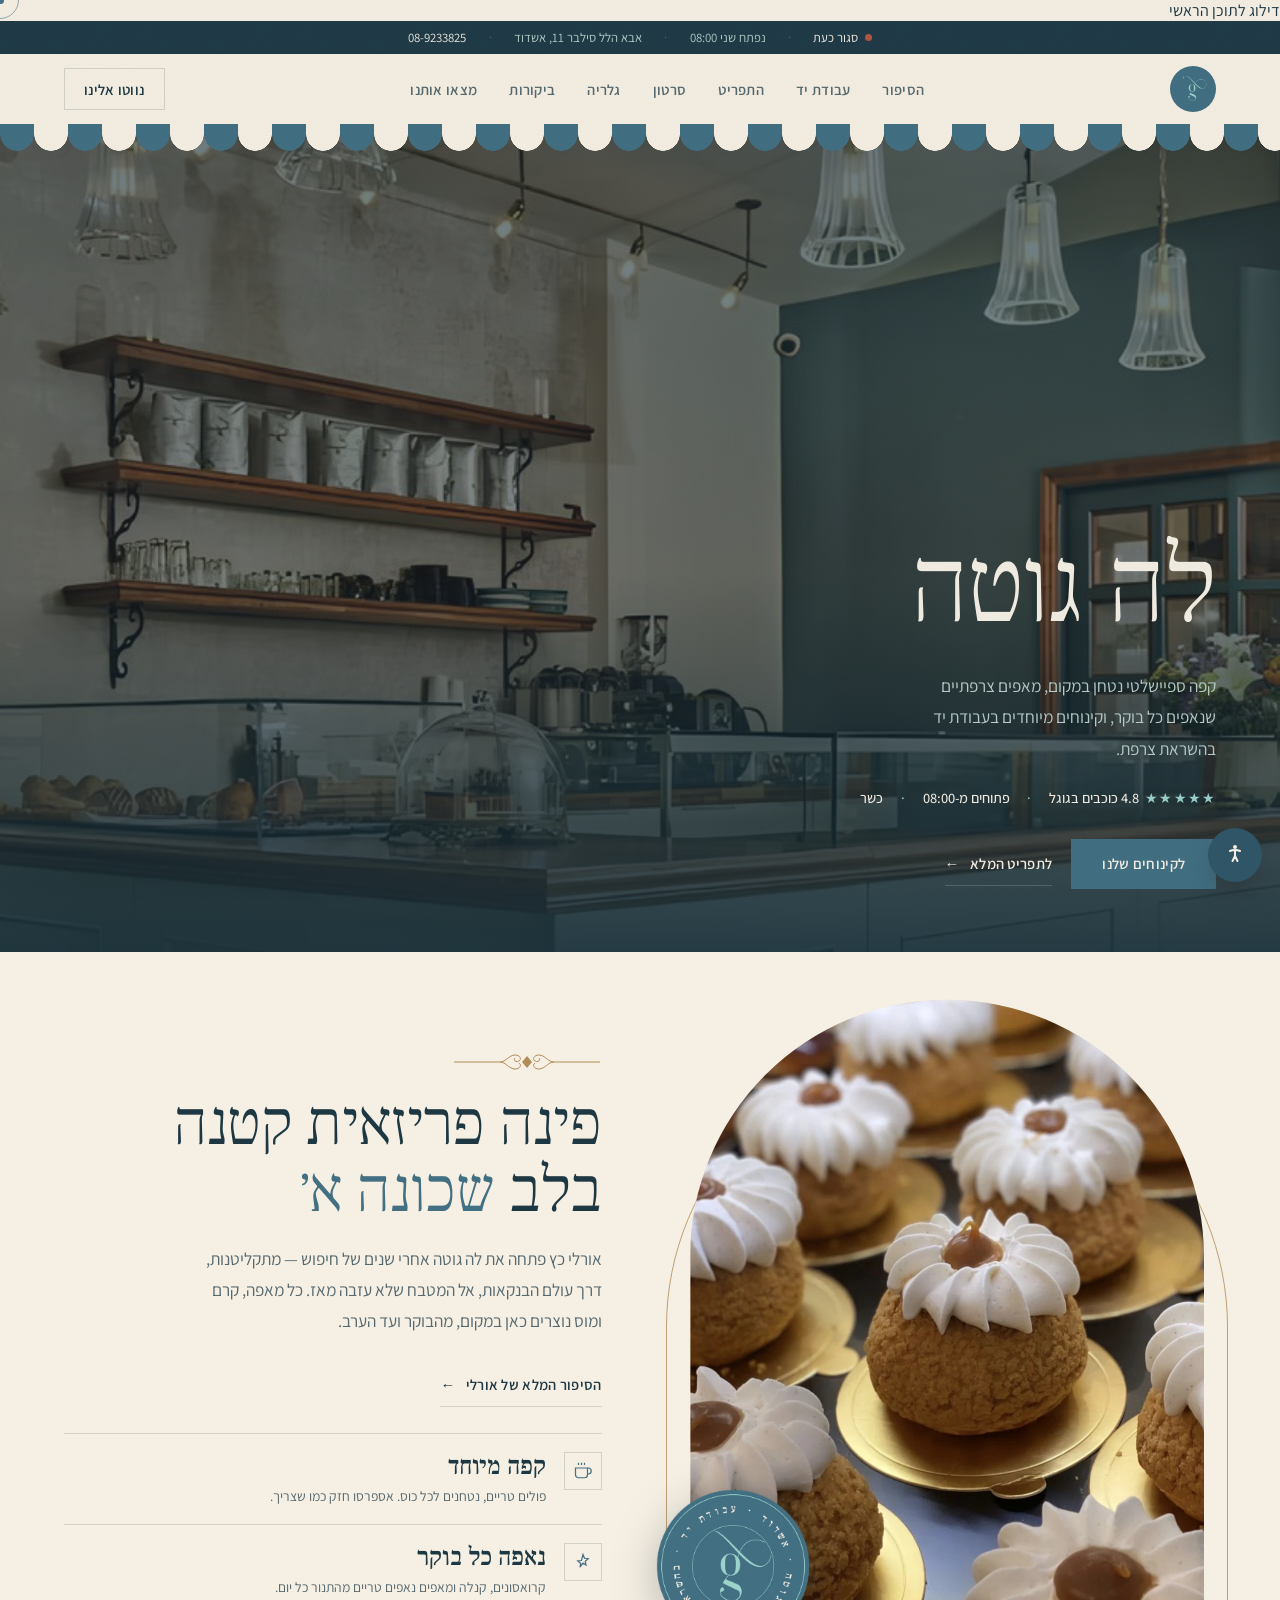
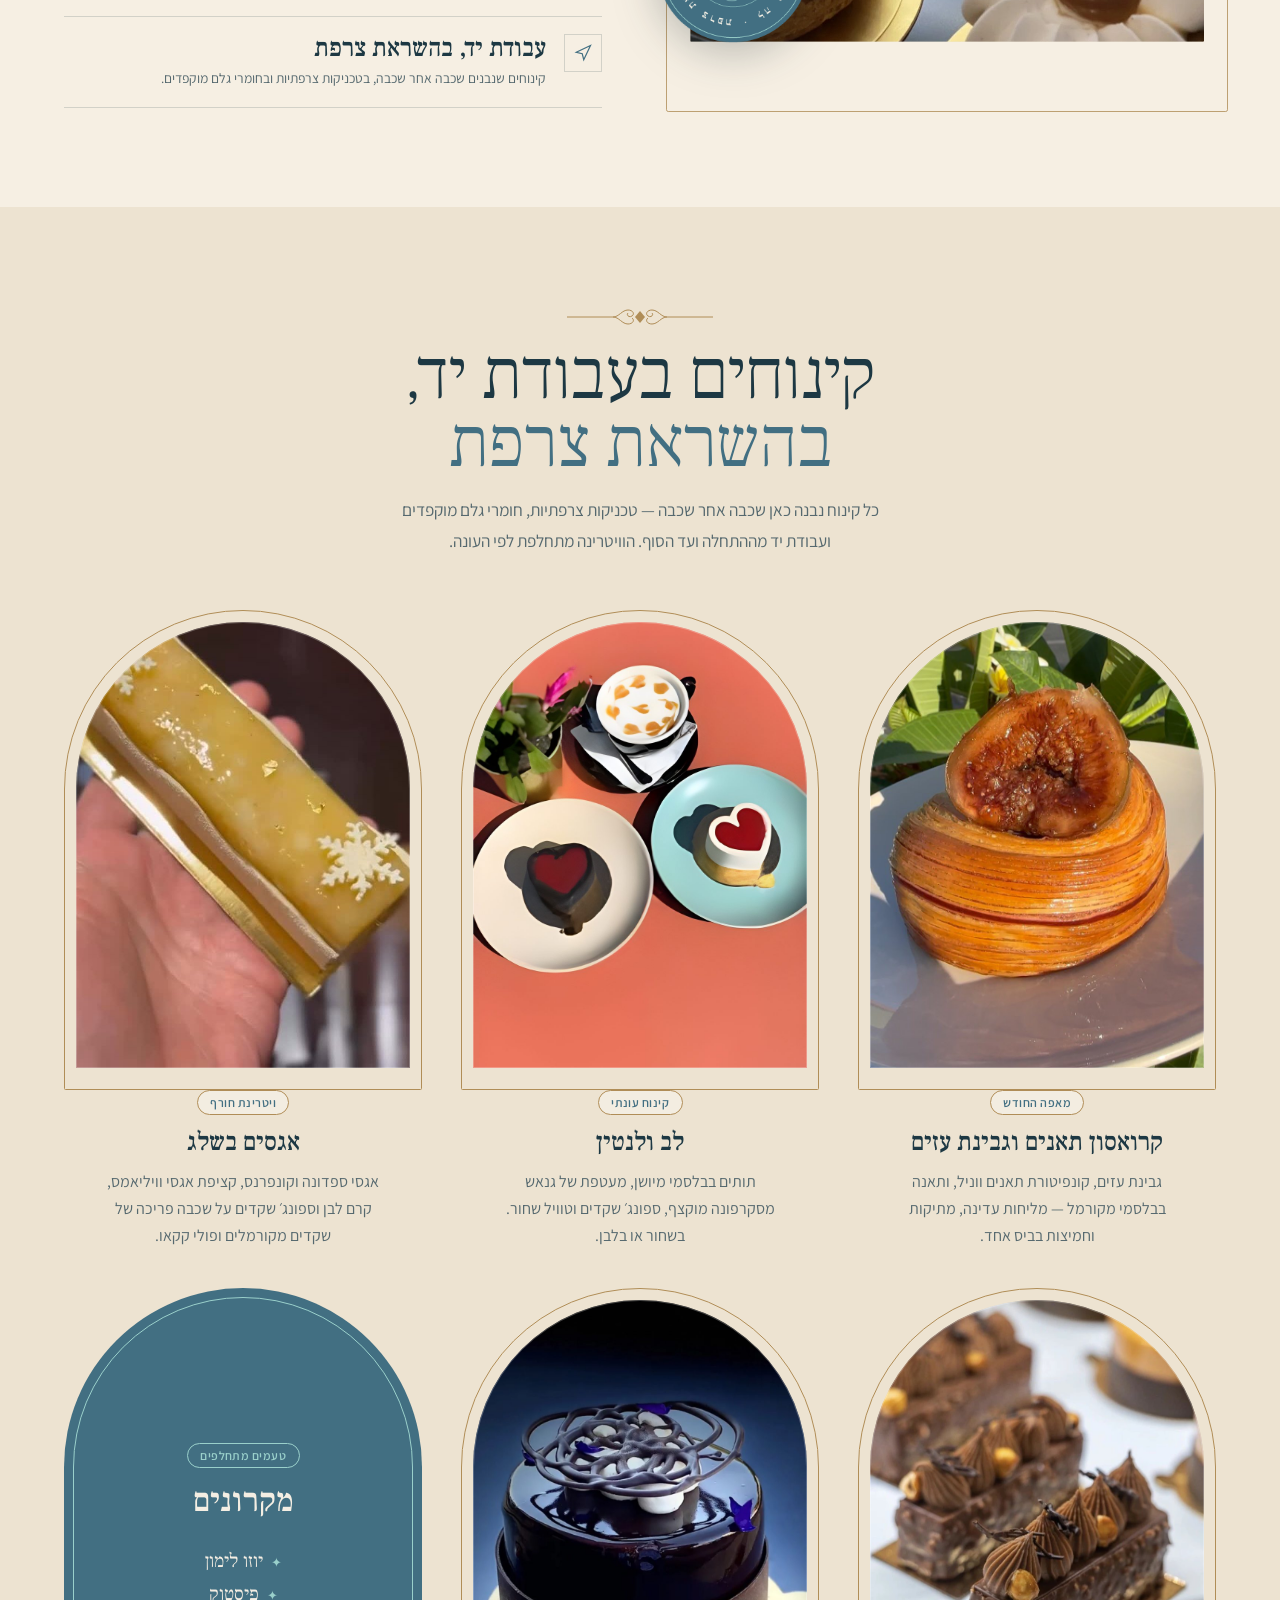
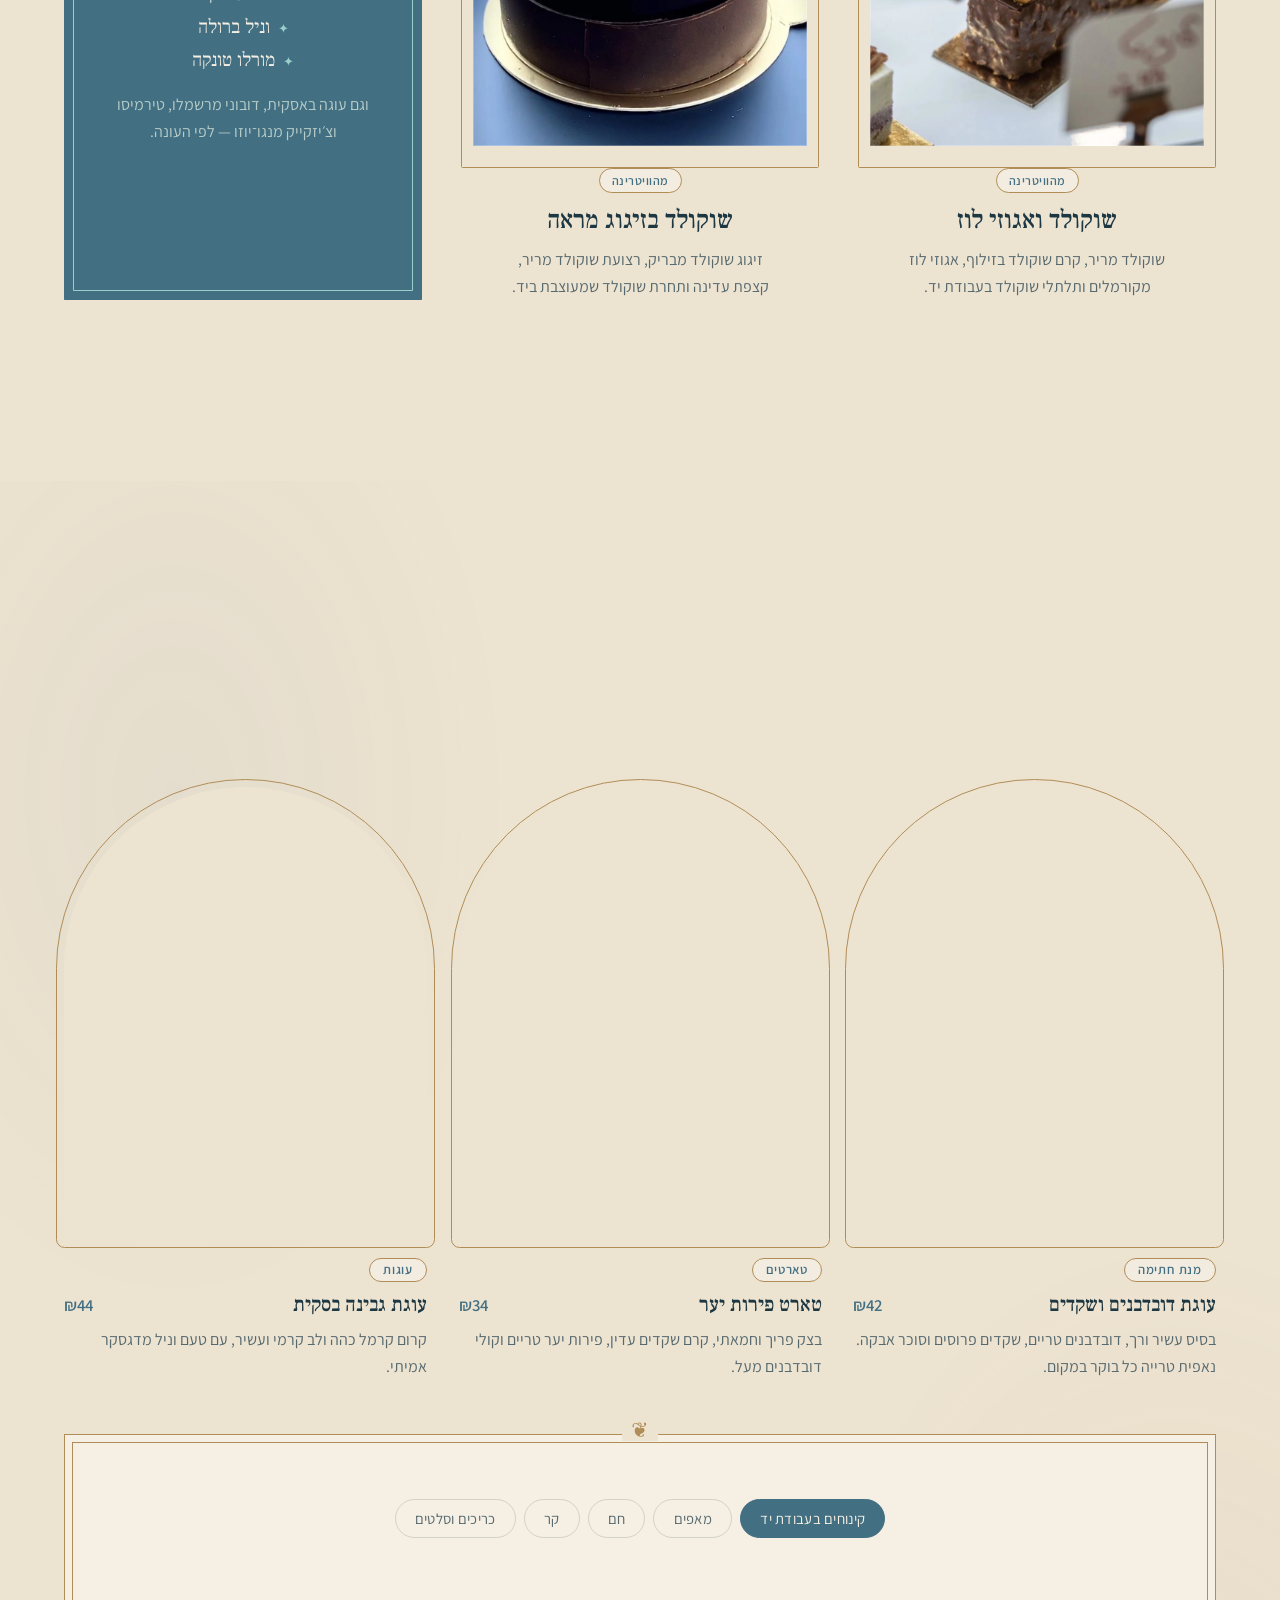
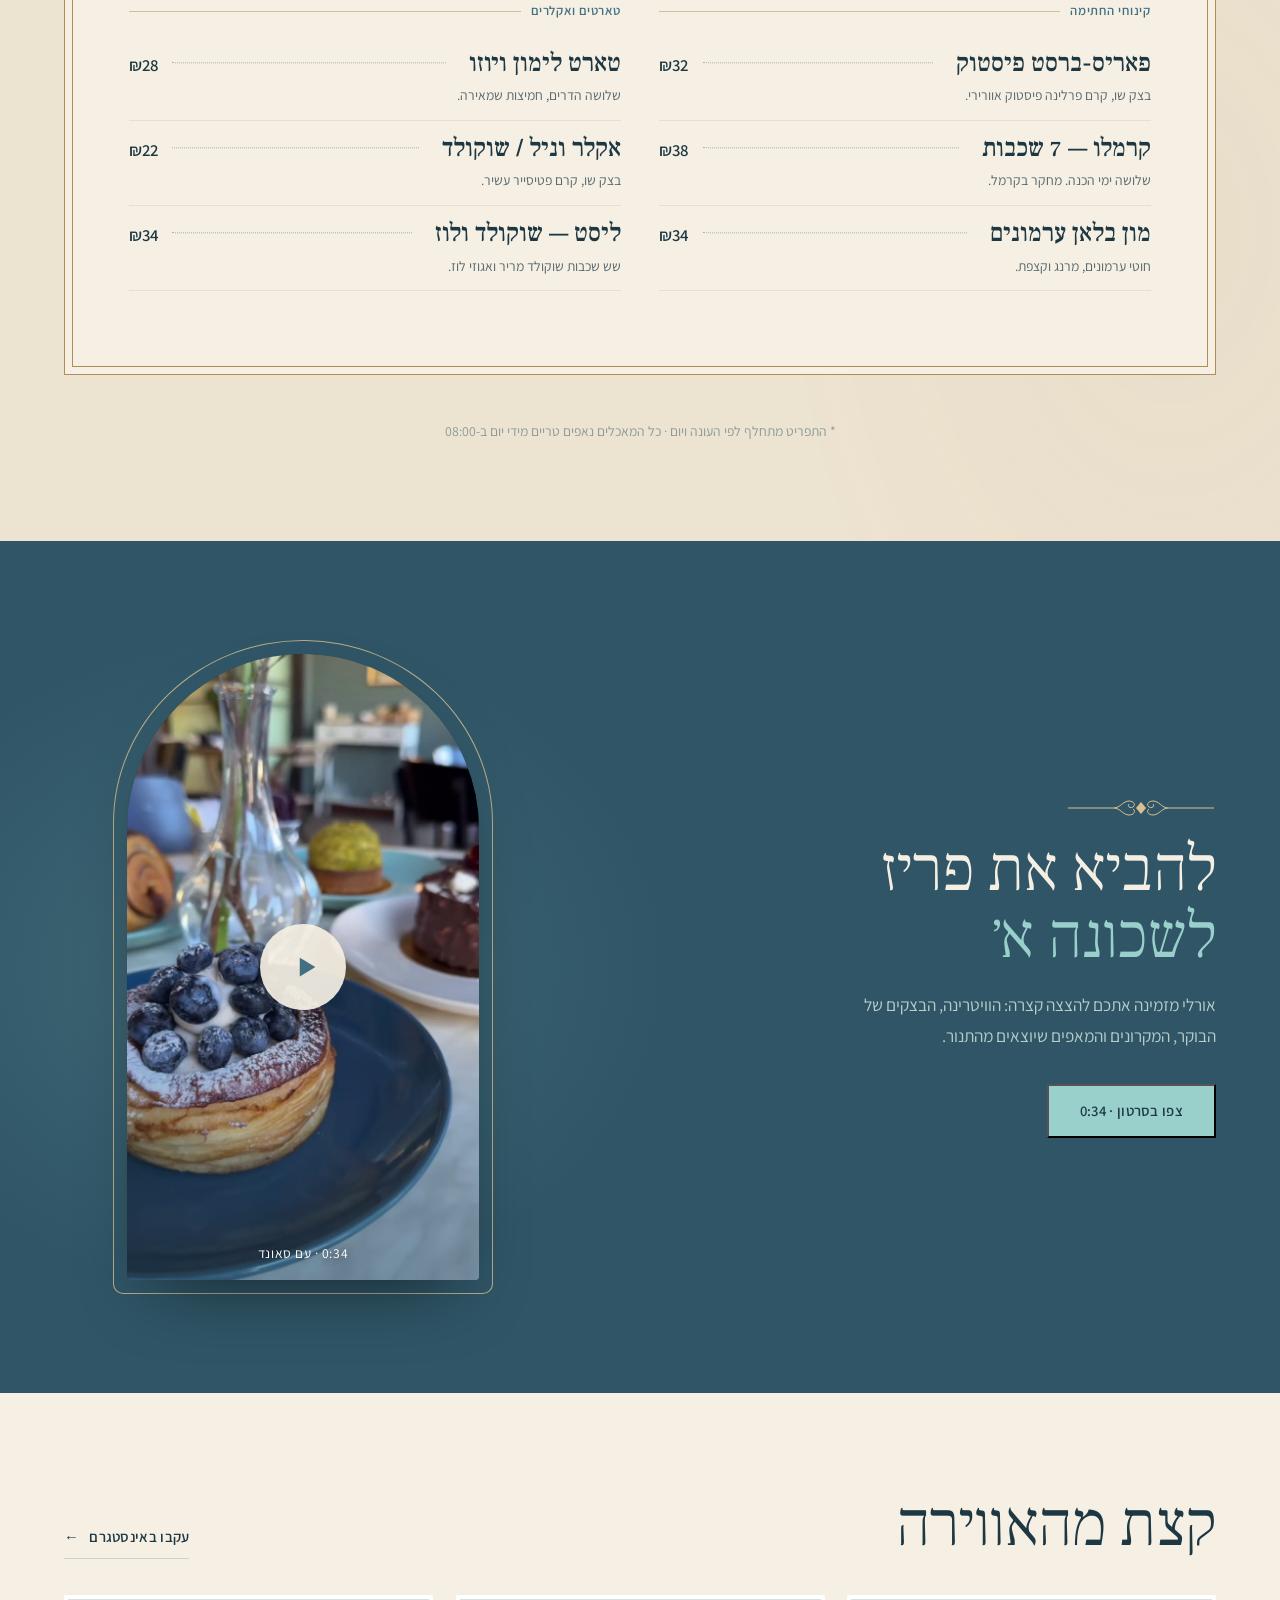
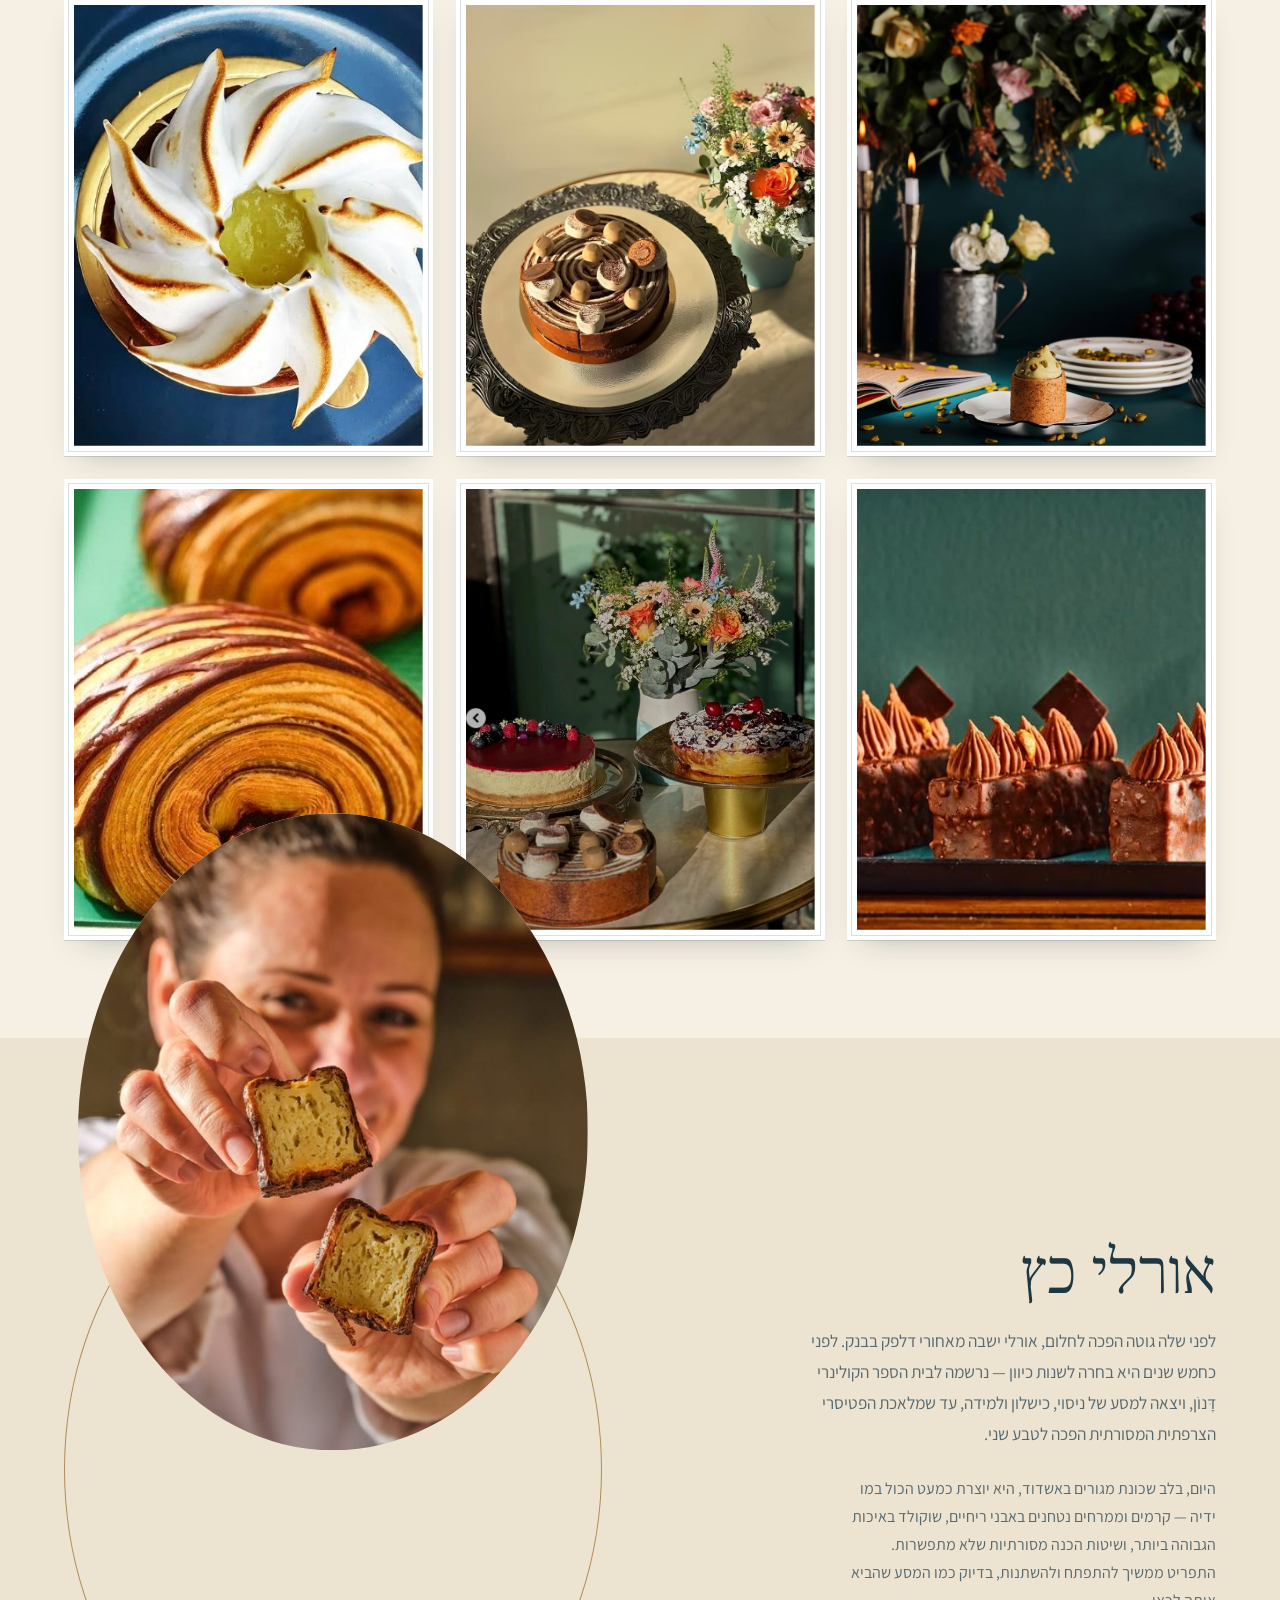
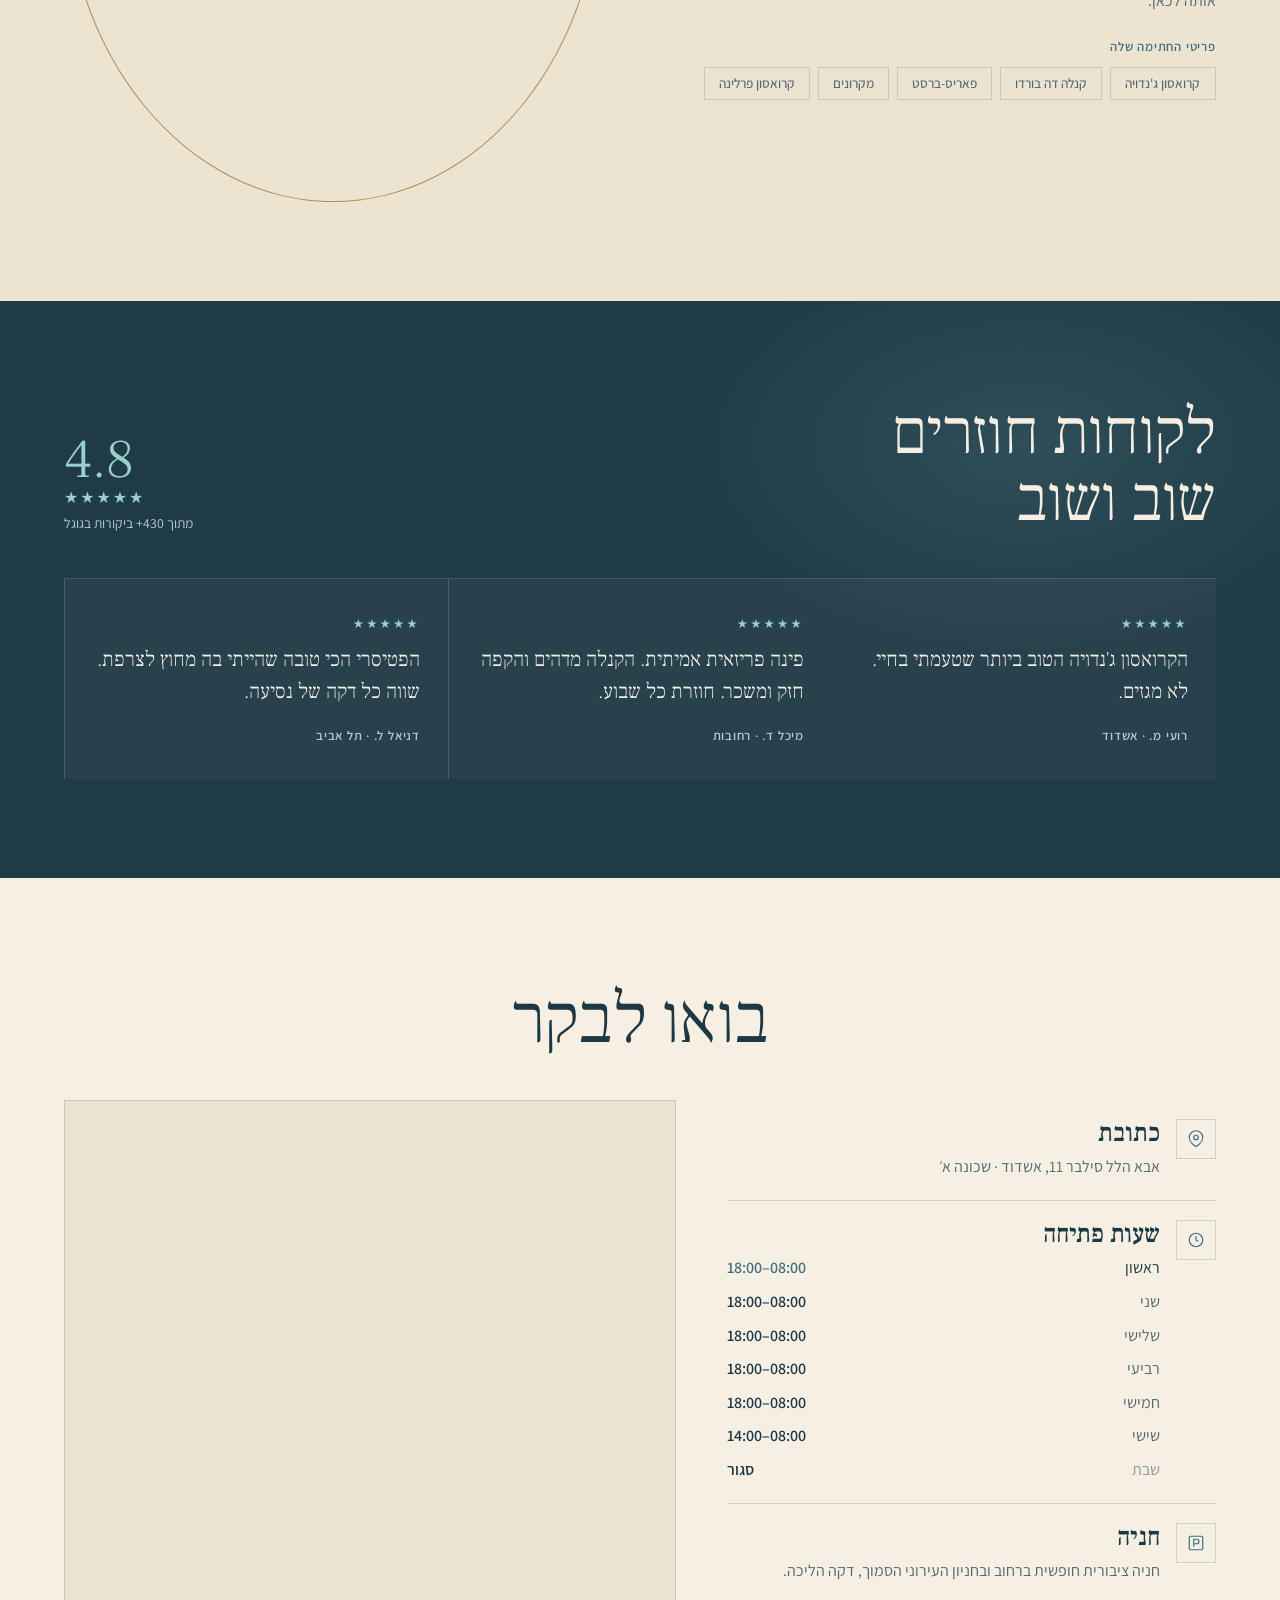
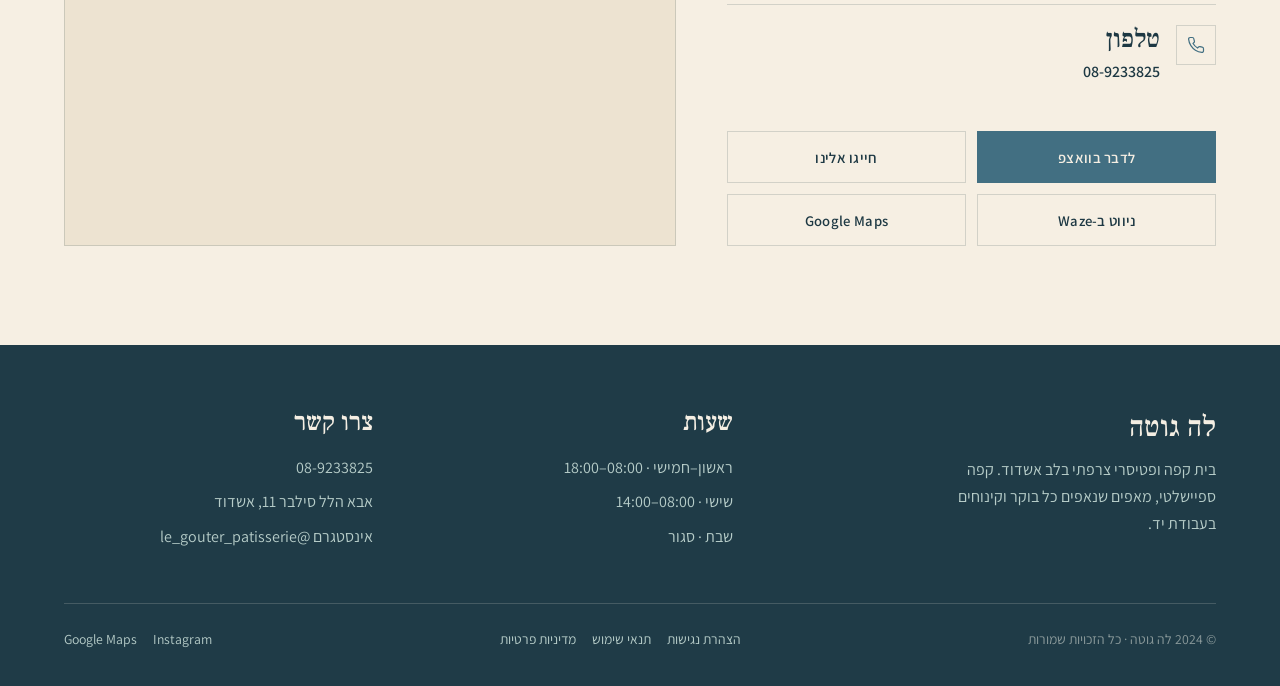
==== index.html @ fa126a37 "Vintage Parisian redesign in the logo's colors, handmade desserts, video Palette moves to the logo's" ====
<!DOCTYPE html>
<html lang="he" dir="rtl">
<head>
<meta charset="UTF-8">
<meta name="viewport" content="width=device-width, initial-scale=1.0">
<title>לה גוטה · בית קפה ופטיסרי צרפתי · אשדוד</title>
<meta name="description" content="לה גוטה — בית קפה ופטיסרי צרפתי בלב אשדוד. קפה ספיישלטי, מאפים שנאפים כל בוקר וקינוחים מיוחדים בעבודת יד בהשראת צרפת. אבא הלל סילבר 11, אשדוד.">
<link rel="preconnect" href="https://fonts.googleapis.com">
<link rel="preconnect" href="https://fonts.gstatic.com" crossorigin>
<!-- 2 FAMILIES ONLY · Hebrew-native: Frank Ruhl Libre (display) + Assistant (text) -->
<link href="https://fonts.googleapis.com/css2?family=Frank+Ruhl+Libre:wght@300;500;700;900&family=Assistant:wght@300;400;500;600;700&display=swap" rel="stylesheet">
<link rel="stylesheet" href="assets/a11y.css?v=1">
<script src="assets/a11y.js?v=1"></script>
<style>
/* =====================================================================
   לה גוטה — מערכת עיצוב
   טיפוגרפיה: Frank Ruhl Libre (כותרות) · Assistant (טקסט) — 2 משפחות בלבד
   ===================================================================== */
:root{
  --paper:#F6EFE3;        /* נייר קרם חם */
  --paper-2:#EDE3D1;      /* קרם עמוק */
  --espresso:#264653;     /* פטרול כהה — משטחים כהים */
  --ink:#1D3843;          /* טקסט ראשי — דיו פטרול */
  --ink-soft:#56696F;
  --ink-faint:#8B9A9B;
  --cream-text:#F4EEE3;
  --cream-soft:#B7CDC9;
  --crema:#426F82;        /* פטרול — צבע הלוגו */
  --crema-2:#9AD0CB;      /* מנטה — המונוגרמה בלוגו */
  --petrol:#426F82; --petrol-d:#2F5566; --petrol-dd:#1F3B47;
  --mint:#9AD0CB; --mint-l:#D5ECE8;
  --gold:#B08D57; --gold-l:#D9C193;
  --green:#5C7A52;        /* פתוח עכשיו */
  --line:rgba(29,56,67,.16);
  --line-2:rgba(29,56,67,.08);
  --line-cream:rgba(244,238,227,.18);
  --r:0px;
  --ease:cubic-bezier(.19,1,.22,1);
  --d1:.4s; --d2:.7s; --d3:1.1s;
  --gut:clamp(18px,5vw,80px);
  --sec:clamp(70px,11vh,150px);
}
*,*::before,*::after{box-sizing:border-box;margin:0;padding:0}
html{scroll-behavior:smooth;-webkit-font-smoothing:antialiased;-moz-osx-font-smoothing:grayscale}
body{background:var(--paper);color:var(--ink);font-family:"Assistant",system-ui,sans-serif;font-weight:400;overflow-x:hidden}
::selection{background:var(--crema);color:var(--paper)}
::-webkit-scrollbar{width:0}
img{display:block;max-width:100%}
a{color:inherit;text-decoration:none}
button,input,select,textarea{font-family:inherit;font-size:inherit;letter-spacing:inherit;color:inherit}

/* ===================== סולם טיפוגרפי (קבוע) ===================== */
.t-hero{font-family:"Frank Ruhl Libre",serif;font-weight:300;font-size:clamp(3.2rem,8.5vw,8.5rem);line-height:.95;letter-spacing:-.01em}
.t-h1{font-family:"Frank Ruhl Libre",serif;font-weight:300;font-size:clamp(2.3rem,5vw,4.4rem);line-height:1.04;letter-spacing:-.01em}
.t-h2{font-family:"Frank Ruhl Libre",serif;font-weight:500;font-size:clamp(1.9rem,3.8vw,3.1rem);line-height:1.08}
.t-h3{font-family:"Frank Ruhl Libre",serif;font-weight:500;font-size:clamp(1.25rem,2vw,1.6rem);line-height:1.2}
.t-bodyL{font-family:"Assistant",sans-serif;font-weight:400;font-size:clamp(1.05rem,1.35vw,1.2rem);line-height:1.8}
.t-body{font-family:"Assistant",sans-serif;font-weight:400;font-size:1rem;line-height:1.75}
.t-caption{font-family:"Assistant",sans-serif;font-weight:400;font-size:.86rem;line-height:1.6;color:var(--ink-soft)}
.t-label{font-family:"Assistant",sans-serif;font-weight:600;font-size:.8rem;line-height:1;letter-spacing:.06em}
.t-price{font-family:"Assistant",sans-serif;font-weight:600;font-size:1.05rem;line-height:1;font-feature-settings:"tnum"}
.t-btn{font-family:"Assistant",sans-serif;font-weight:600;font-size:.92rem;letter-spacing:.02em}
.cr{color:var(--crema)}
.serif{font-family:"Frank Ruhl Libre",serif}

/* ===================== פרימיטיבים ===================== */
.wrap{max-width:1280px;margin:0 auto;padding:0 var(--gut)}
.ey{display:inline-flex;align-items:center;gap:.7em;color:var(--crema)}
.ey::before{content:"";width:26px;height:1px;background:currentColor}

/* מערכת כפתורים אחת */
.btn{display:inline-flex;align-items:center;gap:.7em;position:relative;cursor:pointer;white-space:nowrap}
.btn .ar{transition:transform var(--d2) var(--ease)}
.btn:hover .ar{transform:translateX(-7px)}
.btn--fill{padding:1.05em 2.1em;background:var(--crema);color:var(--paper);overflow:hidden}
.btn--fill .lbl{position:relative;z-index:1;transition:color var(--d2) var(--ease)}
.btn--fill::before{content:"";position:absolute;inset:0;background:var(--ink);transform:translateY(101%);transition:transform var(--d2) var(--ease)}
.btn--fill:hover::before{transform:translateY(0)}
.btn--out{padding:1.05em 1.8em;border:1px solid var(--line);color:var(--ink);transition:border-color var(--d2),background var(--d2),color var(--d2)}
.btn--out:hover{border-color:var(--crema);color:var(--crema)}
.btn--out svg{flex:none}
.btn--text{padding:.85em 0;color:var(--ink);border-bottom:1px solid var(--line)}
.btn--text::after{content:"";position:absolute;right:0;bottom:-1px;width:0;height:1px;background:var(--crema);transition:width var(--d2) var(--ease)}
.btn--text:hover::after{width:100%}
.on-dark.btn--out{color:var(--cream-text);border-color:var(--line-cream)}
.on-dark.btn--out:hover{border-color:var(--crema-2);color:var(--crema-2)}
.on-dark.btn--text{color:var(--cream-text);border-color:var(--line-cream)}

/* טיפול תמונה אחיד */
.fig{position:relative;overflow:hidden;border-radius:var(--r);background:var(--paper-2)}
.fig img{width:100%;height:100%;object-fit:cover;filter:saturate(.96) contrast(1.02);
  clip-path:inset(0 0 100% 0);transform:scale(1.1);transition:clip-path var(--d3) var(--ease),transform 1.5s var(--ease)}
.fig.in img{clip-path:inset(0 0 0 0);transform:scale(1)}
.fig:hover img{transform:scale(1.05)}
.fig .pl{position:absolute;right:14px;bottom:12px;z-index:2;color:#fff;text-shadow:0 1px 14px rgba(0,0,0,.5);opacity:0;transform:translateY(8px);transition:.5s var(--ease)}
.fig:hover .pl{opacity:1;transform:none}

/* תנועה */
.rise{opacity:0;transform:translateY(26px);will-change:transform,opacity;transition:opacity var(--d3) var(--ease),transform var(--d3) var(--ease)}
.rise.in{opacity:1;transform:none}
.rise:not(.in){pointer-events:none}
.dl1{transition-delay:.08s}.dl2{transition-delay:.16s}.dl3{transition-delay:.24s}.dl4{transition-delay:.32s}
.mask{display:block;overflow:hidden;padding-bottom:.05em}
.mask>span{display:block;transform:translateY(108%);transition:transform var(--d3) var(--ease)}
.in .mask>span{transform:none}
.mk2>span{transition-delay:.1s}

/* ===================== מד מידע עליון ===================== */
.topbar{background:var(--espresso);color:var(--cream-soft)}
.topbar-in{max-width:1280px;margin:0 auto;padding:8px var(--gut);display:flex;align-items:center;justify-content:center;gap:1.4rem;flex-wrap:wrap;font-size:.8rem}
.topbar .o{display:inline-flex;align-items:center;gap:.5em;color:var(--cream-text)}
.topbar .o .d{width:7px;height:7px;border-radius:50%;background:var(--green);box-shadow:0 0 0 0 rgba(92,122,82,.6);animation:pulse 2.4s infinite}
.topbar .o.closed .d{background:#B5563E;animation:none}
@keyframes pulse{0%{box-shadow:0 0 0 0 rgba(92,122,82,.55)}70%{box-shadow:0 0 0 7px rgba(92,122,82,0)}100%{box-shadow:0 0 0 0 rgba(92,122,82,0)}}
.topbar .sep{color:rgba(238,228,211,.25)}
@media(max-width:640px){.topbar .hidesm{display:none}}

/* ===================== ניווט ===================== */
nav{position:sticky;top:0;z-index:100;background:var(--paper);transition:box-shadow var(--d2),background var(--d2)}
nav::after{content:"";position:absolute;left:0;right:0;bottom:0;height:1px;background:var(--line)}
nav.scr{background:rgba(246,239,227,.97)}
.nav-in{display:flex;align-items:center;justify-content:space-between;height:70px;max-width:1280px;margin:0 auto;padding:0 var(--gut)}
.brand{display:flex;align-items:center;gap:.5em}
.brand .b1{font-family:"Frank Ruhl Libre",serif;font-weight:500;font-size:1.55rem;color:var(--ink)}
.brand .b2{font-weight:600;font-size:.62rem;letter-spacing:.04em;color:var(--ink-soft)}
.logo-img{height:46px;width:auto;display:block;border-radius:50%}
.loader-logo{display:block;height:clamp(110px,18vw,170px);width:auto;margin:0 auto}
.nav-links{display:flex;align-items:center;gap:2rem}
.nav-links a{color:var(--ink-soft);position:relative;transition:color var(--d1)}
.nav-links a::after{content:"";position:absolute;right:0;bottom:-5px;width:0;height:1px;background:var(--crema);transition:width var(--d2) var(--ease)}
.nav-links a:hover{color:var(--ink)}.nav-links a:hover::after{width:100%}
.nav-cta{display:flex;align-items:center;gap:1rem}
.burger{display:none;width:28px;height:12px;position:relative;cursor:pointer}
.burger span{position:absolute;right:0;left:0;height:1.5px;background:var(--ink);transition:.4s var(--ease)}
.burger span:nth-child(1){top:0}.burger span:nth-child(2){bottom:0}
.burger.x span:nth-child(1){top:5px;transform:rotate(45deg)}
.burger.x span:nth-child(2){bottom:5px;transform:rotate(-45deg)}
.mm{position:fixed;inset:0;z-index:99;background:var(--espresso);display:flex;flex-direction:column;justify-content:center;padding:0 var(--gut);gap:.15rem;clip-path:inset(0 0 100% 0);transition:clip-path var(--d2) var(--ease)}
.mm.open{clip-path:inset(0 0 0 0)}
.mm a{color:var(--cream-text);padding:.28em 0;border-bottom:1px solid var(--line-cream)}
.mm .info{margin-top:2rem;color:var(--cream-soft);display:flex;flex-direction:column;gap:.6rem}

/* ===================== הירו ===================== */
.hero{position:relative;min-height:92svh;display:flex;align-items:flex-end;overflow:hidden}
.hero-bg{position:absolute;inset:0;z-index:0;overflow:hidden;background:var(--espresso)}
.hero-bg img{position:absolute;inset:0;width:100%;height:100%;object-fit:cover;filter:saturate(.92) contrast(1.03) brightness(.78)}
.hb-mobile{display:none}
@media(max-width:760px){.hb-desktop{display:none}.hb-mobile{display:block}}
.hero-bg::after{content:"";position:absolute;inset:0;background:
  linear-gradient(to top,rgba(24,48,58,.9) 0%,rgba(24,48,58,.4) 46%,rgba(24,48,58,.5) 100%),
  radial-gradient(60% 50% at 80% 20%,rgba(154,208,203,.18),transparent 60%)}
#steam{position:absolute;inset:0;z-index:1;pointer-events:none;mix-blend-mode:screen;opacity:.5}
.hero-in{position:relative;z-index:3;width:100%;max-width:1280px;margin:0 auto;padding:0 var(--gut) clamp(40px,7vh,90px);color:var(--cream-text)}
.hero h1{color:var(--cream-text)}
.hero h1 .l2{color:var(--crema-2)}
.hero-sub{margin-top:1.6rem;max-width:32ch;color:var(--cream-soft)}
.hero-meta{margin-top:1.5rem;display:flex;align-items:center;gap:.7rem 1.1rem;flex-wrap:wrap;
  font-family:"Assistant",sans-serif;font-weight:500;font-size:.9rem}
.hero-meta .hm{display:inline-flex;align-items:center;gap:.45em;color:var(--cream-text)}
.hero-meta .dotsep{color:var(--crema-2)}
.hero-meta .stars{color:var(--crema-2);letter-spacing:.08em}
.hero-cta{margin-top:2rem;display:flex;align-items:center;gap:1.2rem;flex-wrap:wrap}
.cue{position:absolute;left:var(--gut);bottom:34px;z-index:3;display:flex;flex-direction:column;align-items:center;gap:8px}
.cue .rail{width:1px;height:46px;background:var(--line-cream);position:relative;overflow:hidden}
.cue .rail::after{content:"";position:absolute;left:0;right:0;height:42%;background:var(--crema-2);animation:cue 1.9s var(--ease) infinite}
@keyframes cue{0%{top:-50%}100%{top:118%}}

/* ===================== אודות (קצר, קונקרטי) ===================== */
.about{padding:var(--sec) 0}
.about-in{display:grid;grid-template-columns:1fr 1fr;gap:clamp(32px,6vw,90px);align-items:center}
.about-fig .fig{aspect-ratio:4/5}
.about-txt h2{margin-bottom:1.2rem}
.about-txt .p{color:var(--ink-soft);max-width:46ch;margin-bottom:1.6rem}
.about-points{display:flex;flex-direction:column;gap:0;border-top:1px solid var(--line)}
.about-points .pt{display:grid;grid-template-columns:auto 1fr;gap:1.1rem;padding:1.1rem 0;border-bottom:1px solid var(--line);align-items:start}
.about-points .pt .ic{width:38px;height:38px;border:1px solid var(--line);display:flex;align-items:center;justify-content:center;color:var(--crema)}
.about-points .pt .h{margin-bottom:.15rem}
.about-points .pt .d{color:var(--ink-soft)}

/* ===================== תפריט אמיתי ===================== */
.menu{background:var(--paper-2);padding:var(--sec) 0}
.menu-head{text-align:center;margin-bottom:clamp(40px,6vh,70px)}
.menu-head h2{margin:.7rem 0 .8rem}
.menu-head .sub{color:var(--ink-soft);max-width:48ch;margin:0 auto}
.menu-tabs{display:flex;justify-content:center;flex-wrap:wrap;gap:.5rem;margin-bottom:clamp(36px,5vh,56px)}
.menu-tab{padding:.6em 1.3em;border:1px solid var(--line);color:var(--ink-soft);cursor:pointer;transition:.4s var(--ease);background:transparent}
.menu-tab:hover{border-color:var(--crema);color:var(--ink)}
.menu-tab.active{background:var(--ink);color:var(--paper);border-color:var(--ink)}
.menu-panel{display:none}
.menu-panel.show{display:block;animation:fadeup .6s var(--ease)}
@keyframes fadeup{from{opacity:0;transform:translateY(14px)}to{opacity:1;transform:none}}
.menu-grid{display:grid;grid-template-columns:1fr 1fr;gap:clamp(8px,3vw,72px)}
.mcat{margin-bottom:1.2rem}
.mcat>h3{display:flex;align-items:center;gap:.8em;color:var(--crema);margin:1.4rem 0 1.1rem}
.mcat>h3::after{content:"";flex:1;height:1px;background:var(--line)}
.mitem{display:grid;grid-template-columns:1fr auto;gap:.25rem .9rem;padding:.85rem 0;border-bottom:1px solid var(--line-2);align-items:baseline}
.mitem .nm{display:flex;align-items:baseline;gap:.5em;flex-wrap:wrap}
.mitem .nm .lat{font-size:.78rem;color:var(--ink-faint);font-weight:400}
.mitem .pr{color:var(--ink);white-space:nowrap}
.mitem .ds{grid-column:1/-1;color:var(--ink-soft);font-size:.86rem;line-height:1.5;margin-top:.1rem}
.menu-note{margin-top:clamp(34px,5vh,56px);text-align:center;color:var(--ink-faint)}
/* מנות חתימה — 3 כרטיסים בשורה (תמונה למעלה, טקסט מתחת) */
.menu-feature{display:grid;grid-template-columns:repeat(3,1fr);gap:clamp(20px,2.5vw,34px);margin-bottom:clamp(40px,6vh,64px)}
.mf{display:block}
.mf .fig{aspect-ratio:4/5;margin-bottom:1.1rem}
.mf-tag{display:block;margin-bottom:.7rem}
.mf-h{display:flex;justify-content:space-between;align-items:baseline;gap:.6em;margin-bottom:.5rem}
.mf-h .t-h3{font-size:clamp(1.2rem,1.6vw,1.5rem)}
.mf-h .pr{color:var(--crema);white-space:nowrap}
.mf .ds{color:var(--ink-soft);line-height:1.7}
@media(max-width:760px){
  /* טלפון: תמונה מלאה (ללא חיתוך), ממורכזת וקטנה יותר, טקסט מתחת */
  .menu-feature{grid-template-columns:1fr;gap:clamp(40px,9vw,54px)}
  .mf{display:block;text-align:center;max-width:430px;margin:0 auto}
  .mf:nth-child(even) .fig{order:0}
  .mf .fig{aspect-ratio:auto;overflow:visible;background:transparent;width:78%;max-width:300px;margin:0 auto 1rem}
  .mf .fig img{position:relative;height:auto;object-fit:contain;clip-path:none!important;transform:none!important}
  .mf-body{align-items:center}
  .mf-tag{margin-bottom:.6rem}
  .mf-h{justify-content:center;margin-bottom:.45rem}
  .mf .ds{line-height:1.65;max-width:42ch}
}

/* ===================== גלריה ===================== */
.gal{padding:var(--sec) 0}
.gal-head{display:flex;justify-content:space-between;align-items:flex-end;gap:18px;margin-bottom:clamp(28px,4vh,48px);flex-wrap:wrap}
.gal-grid{display:grid;grid-template-columns:repeat(3,1fr);gap:clamp(16px,1.8vw,24px)}
.gal-grid .fig{aspect-ratio:4/5}

/* ===================== ביקורות (כהה) ===================== */
.rev{background:var(--espresso);color:var(--cream-text);padding:var(--sec) 0;position:relative;overflow:hidden}
.rev .glow{position:absolute;inset:0;background:radial-gradient(46% 60% at 80% 25%,rgba(154,208,203,.13),transparent 60%);pointer-events:none}
.rev-in{position:relative}
.rev-head{display:flex;justify-content:space-between;align-items:flex-end;gap:20px;flex-wrap:wrap;margin-bottom:clamp(34px,5vh,56px)}
.rev-head h2{color:var(--cream-text)}
.rev-score{text-align:left}
.rev-score .n{font-family:"Frank Ruhl Libre",serif;font-weight:300;font-size:3.4rem;color:var(--crema-2);line-height:1}
.rev-score .s{color:var(--crema-2);letter-spacing:.12em}
.rev-score .c{color:var(--cream-soft);margin-top:.2rem}
.rev-grid{display:grid;grid-template-columns:repeat(3,1fr);border-top:1px solid var(--line-cream)}
.rcard{padding:clamp(26px,4vh,40px) clamp(16px,2.2vw,32px);border-left:1px solid var(--line-cream)}
.rcard:first-child{border-left:none}
.rcard .st{color:var(--crema-2);letter-spacing:.18em;margin-bottom:1em;font-size:.78rem}
.rcard p{font-family:"Frank Ruhl Libre",serif;font-weight:300;font-size:1.3rem;line-height:1.5;color:var(--cream-text);margin-bottom:1.1em}
.rcard .who{color:var(--cream-soft)}

/* ===================== מצאו אותנו ===================== */
.find{padding:var(--sec) 0}
.find-head{text-align:center;margin-bottom:clamp(36px,5vh,56px)}
.find-head h2{margin-top:.7rem}
.find-grid{display:grid;grid-template-columns:1fr 1.25fr;gap:clamp(28px,4vw,64px);align-items:stretch}
.find-info{display:flex;flex-direction:column}
.irow{display:grid;grid-template-columns:40px 1fr;gap:1rem;padding:1.2rem 0;border-top:1px solid var(--line);align-items:start}
.irow:first-child{border-top:none}
.irow .ic{width:40px;height:40px;border:1px solid var(--line);display:flex;align-items:center;justify-content:center;color:var(--crema);flex:none}
.irow .k{margin-bottom:.2rem}
.irow .v{color:var(--ink-soft)}
.irow .v b{color:var(--ink);font-weight:600}
.hrs{display:flex;flex-direction:column;gap:.35rem}
.hrs .h{display:flex;justify-content:space-between;gap:1.5rem}
.hrs .h.today{color:var(--ink)}
.hrs .h.today b{color:var(--crema)}
.hrs .h.cl{color:var(--ink-faint)}
.find-actions{display:grid;grid-template-columns:1fr 1fr;gap:.7rem;margin-top:1.6rem}
.find-actions .btn{justify-content:center}
.find-actions .full{grid-column:1/-1}
.map-wrap{position:relative;overflow:hidden;border:1px solid var(--line);min-height:420px}
.map-wrap iframe{width:100%;height:100%;border:0;display:block;filter:saturate(.92) contrast(1.02)}

/* ===================== פוטר ===================== */
footer{background:var(--espresso);color:var(--cream-soft);padding:clamp(48px,7vh,80px) 0 clamp(28px,4vh,40px)}
.foot-top{display:grid;grid-template-columns:1.4fr 1fr 1fr;gap:clamp(28px,4vw,60px);padding-bottom:clamp(34px,5vh,52px);border-bottom:1px solid var(--line-cream)}
.foot-top .b1{font-family:"Frank Ruhl Libre",serif;font-weight:500;font-size:1.8rem;color:var(--cream-text)}
.foot-col h4{color:var(--cream-text);margin-bottom:1rem}
.foot-col a,.foot-col p{color:var(--cream-soft);display:block;margin-bottom:.55rem;line-height:1.6}
.foot-col a:hover{color:var(--crema-2)}
.foot-bottom{display:flex;justify-content:space-between;align-items:center;gap:16px;flex-wrap:wrap;padding-top:1.5rem;color:var(--ink-faint)}
.foot-legal{display:flex;flex-wrap:wrap;align-items:center;gap:.6rem 1rem}
.foot-legal a{color:var(--cream-soft)}
.foot-legal a:hover{color:var(--crema-2)}
.foot-soc{display:flex;gap:1rem}
.foot-soc a{color:var(--cream-soft)}.foot-soc a:hover{color:var(--crema-2)}

/* ===================== אפקטים ואנימציות ===================== */
/* פס התקדמות גלילה */
#progress{position:fixed;top:0;right:0;height:2px;width:0;z-index:130;
  background:linear-gradient(90deg,var(--gold-l),var(--petrol));box-shadow:0 0 12px rgba(154,208,203,.5)}
/* קן-ברנס עדין על תמונת ההירו — תנועה רגועה ויוקרתית */
.hero-bg img{will-change:auto}
@keyframes kenburns{0%{transform:scale(1.05)}100%{transform:scale(1.16) translate(-1.5%,-1%)}}
/* הרמת כרטיסי מנת חתימה */
.mf .fig{transition:transform var(--d2) var(--ease)}
.mf:hover .fig{transform:translateY(-5px)}
/* זוהר עדין בכניסת מנה */
.menu-feature .fig::after{content:"";position:absolute;inset:0;background:linear-gradient(180deg,transparent 55%,rgba(34,25,19,.35));opacity:0;transition:opacity var(--d2)}
.mf:hover .fig::after{opacity:1}
/* סרגל הזמנה קבוע במובייל */
.mbar{position:fixed;left:0;right:0;bottom:0;z-index:96;display:none;align-items:center;justify-content:space-between;gap:14px;
  background:rgba(31,59,71,.98);border-top:1px solid var(--line-cream);
  padding:10px var(--gut) calc(10px + env(safe-area-inset-bottom));transform:translateY(110%);transition:transform var(--d2) var(--ease)}
.mbar.show{transform:none}
.mbar .info{display:flex;flex-direction:column;gap:1px;min-width:0}
.mbar .info .o{color:var(--cream-text);font-weight:600;font-size:.92rem}
.mbar .info .h{color:var(--cream-soft);font-size:.74rem;white-space:nowrap;overflow:hidden;text-overflow:ellipsis}
.mbar a{background:var(--crema);color:var(--paper);padding:.85em 1.5em;white-space:nowrap;flex:none}

/* ===================== שכבת פרימיום (ליטוש ברמת Apple) ===================== */
/* טעינת עמוד — וילון מותג */
#loader{position:fixed;inset:0;z-index:200;background:#426F82;display:flex;align-items:center;justify-content:center;transition:transform 1s var(--ease)}
#loader.done{transform:translateY(-100%)}
#loader .lg{font-family:"Frank Ruhl Libre",serif;font-weight:300;font-size:clamp(2.6rem,7vw,5rem);color:var(--ink);opacity:0;transform:translateY(14px);animation:loadIn 1s var(--ease) .15s forwards}
#loader .ln{height:1px;background:var(--mint);width:0;margin:16px auto 0;animation:loadLn 1.1s var(--ease) .5s forwards}
#loader .sm{margin-top:14px;color:var(--mint-l);opacity:0;animation:loadIn 1s var(--ease) .55s forwards}
@keyframes loadIn{to{opacity:1;transform:none}}
@keyframes loadLn{to{width:120px}}
/* סמן מותאם (דסקטופ בלבד) */
.cur,.curd{position:fixed;top:0;left:0;z-index:190;pointer-events:none;border-radius:50%;will-change:transform}
.cur{width:7px;height:7px;background:var(--crema);margin:-3.5px 0 0 -3.5px}
.curd{width:38px;height:38px;border:1px solid var(--crema);margin:-19px 0 0 -19px;opacity:.55;
  transition:width .3s var(--ease),height .3s var(--ease),margin .3s var(--ease),background .3s,opacity .3s}
.curd.big{width:74px;height:74px;margin:-37px 0 0 -37px;background:rgba(66,111,130,.08);opacity:1}
@media(hover:none),(max-width:900px){.cur,.curd{display:none}}
/* גרדיאנט חמים נע במקטעים הכהים */
/* glow סטטי — בלי אנימציית background-position היקרה */
@keyframes drift{0%{background-position:0% 0%}100%{background-position:100% 100%}}
/* זכוכית עדינה על כרטיסי הביקורות */
.rev .rcard{background:rgba(238,228,211,.04);transition:background .4s var(--ease)}
.rev .rcard:hover{background:rgba(238,228,211,.06)}
/* כפתורים מגנטיים — מעבר חלק */
[data-magnetic]{transition:transform .35s var(--ease)}
/* רקע אַאוּרה עדין נע במקטע התפריט (לא פוגע בקריאוּת) */
.menu{position:relative;overflow:hidden}
.menu>.wrap{position:relative;z-index:1}
.menu::before{content:"";position:absolute;inset:-15%;z-index:0;pointer-events:none;opacity:.6;
  will-change:transform;transform:translateZ(0);
  background:radial-gradient(34% 40% at 22% 26%,rgba(66,111,130,.08),transparent 62%),
             radial-gradient(38% 44% at 82% 74%,rgba(176,141,87,.10),transparent 64%);
  animation:aurora 26s ease-in-out infinite alternate}
@keyframes aurora{0%{transform:translate(0,0) scale(1)}100%{transform:translate(-3%,-4%) scale(1.12)}}
/* כרטיסי 3D — חזרה חלקה ביציאת העכבר */
.rev .rcard{transform-style:preserve-3d;will-change:transform}
/* תגיות פריטי חתימה (סקשן המנהלת) */
.chip{font-family:"Assistant",sans-serif;font-weight:500;font-size:.84rem;color:var(--ink-soft);border:1px solid var(--line);padding:.5em 1.05em;transition:border-color var(--d1),color var(--d1)}
.chip:hover{border-color:var(--crema);color:var(--crema)}


/* ===================== שכבת וינטג' — פריז, צבעי הלוגו ===================== */
/* גרעיניות נייר עדינה, כמו הדפס ישן */
body::after{content:"";position:fixed;inset:0;z-index:150;pointer-events:none;opacity:.07;mix-blend-mode:multiply;
  background-image:url("data:image/svg+xml,%3Csvg xmlns='http://www.w3.org/2000/svg' width='160' height='160'%3E%3Cfilter id='n'%3E%3CfeTurbulence type='fractalNoise' baseFrequency='.85' numOctaves='3' stitchTiles='stitch'/%3E%3CfeColorMatrix values='0 0 0 0 .12 0 0 0 0 .22 0 0 0 0 .26 0 0 0 .9 0'/%3E%3C/filter%3E%3Crect width='100%25' height='100%25' filter='url(%23n)'/%3E%3C/svg%3E")}
/* סוכך פריזאי מפוספס עם שוליים מסולסלים — יושב מתחת לניווט */
.awning{--s:34px;position:absolute;right:0;left:0;top:100%;height:calc(10px + var(--s)/2);pointer-events:none;z-index:2;
  background:repeating-linear-gradient(90deg,var(--petrol) 0 var(--s),var(--paper) 0 calc(var(--s)*2));
  -webkit-mask:linear-gradient(#000 0 0) top/100% 10px no-repeat,radial-gradient(circle calc(var(--s)/2) at 50% 0,#000 97%,#0000) 0 10px/var(--s) calc(var(--s)/2) repeat-x;
          mask:linear-gradient(#000 0 0) top/100% 10px no-repeat,radial-gradient(circle calc(var(--s)/2) at 50% 0,#000 97%,#0000) 0 10px/var(--s) calc(var(--s)/2) repeat-x;
  filter:drop-shadow(0 3px 2px rgba(20,40,48,.18))}
nav::after{display:none}
section,header.hero{scroll-margin-top:92px}
@media(max-width:560px){section{scroll-margin-top:78px}}
@media(max-width:560px){.awning{--s:26px;height:calc(8px + var(--s)/2)}}
/* קישוט מפריד — סלסול זהב */
.orn{display:block;width:150px;height:22px;margin:0 auto;color:var(--gold)}
.orn--l{margin:0 0 18px}
/* מסגרת קשת — כמו חלון ראווה ישן */
.arch{position:relative}
.arch .fig{border-radius:999px 999px 4px 4px}
.arch::before{content:"";position:absolute;inset:-12px;border:1px solid var(--gold);border-radius:999px 999px 8px 8px;pointer-events:none;opacity:.8}
.about-fig.arch{padding:0 12px}
.stamp{position:absolute;width:clamp(110px,12vw,158px);height:auto;left:-22px;bottom:9%;z-index:3;filter:drop-shadow(0 10px 22px rgba(20,40,48,.28));will-change:transform}
@media(max-width:900px){.stamp{left:-6px;bottom:-26px;width:112px}}
/* קמאו אובלי לאורלי */
#owner .about-fig{padding:14px}
#owner .fig{border-radius:50%;aspect-ratio:4/5}
#owner .about-fig::before{content:"";position:absolute;inset:0;border:1px solid var(--gold);border-radius:50%;pointer-events:none}
#owner .about-fig{position:relative}
/* מנות חתימה בקשתות */
.mf .fig{border-radius:999px 999px 3px 3px;outline:1px solid var(--gold);outline-offset:7px}
.mf-tag,.vc-tag{display:inline-block;padding:.35em 1em;border:1px solid var(--gold);color:var(--petrol);border-radius:999px;background:rgba(255,255,255,.35)}
.mf-tag.ey::before{display:none}
/* תפריט בסגנון קארט צרפתי מודפס */
.carte{position:relative;background:var(--paper);padding:clamp(28px,5vw,64px) clamp(18px,5vw,70px);border:1px solid var(--gold);outline:1px solid var(--gold);outline-offset:-9px}
.carte::before,.carte::after{content:"❦";position:absolute;top:-.72em;font-size:1.3rem;color:var(--gold);background:var(--paper-2);padding:0 .45em;line-height:1}
.carte::before{right:50%;transform:translateX(50%)}
.carte::after{display:none}
.mitem .nm{flex-wrap:nowrap}
.mitem .nm::after{content:"";flex:1;min-width:16px;border-bottom:1px dotted rgba(29,56,67,.35);transform:translateY(-.3em);margin-inline-start:.4em}
.mitem .nm .lat{white-space:nowrap}
.menu-tab{border-radius:999px}
.menu-tab.active{background:var(--petrol);border-color:var(--petrol)}
.mcat>h3{color:var(--petrol)}
.mcat>h3::after{background:var(--gold);opacity:.5}
/* גלריה — הדפסים ממוסגרים עם פספרטו */
.gal-grid .fig{padding:10px;background:#fff;box-shadow:0 1px 0 var(--line),0 14px 30px -18px rgba(29,56,67,.35);outline:1px solid var(--line);outline-offset:-5px}
.gal-grid .fig img{position:relative}
.gal .pl{right:22px;bottom:20px}
/* ===================== הוויטרינה — קינוחים בעבודת יד ===================== */
.vit{padding:var(--sec) 0;background:var(--paper-2);position:relative}
.vit-head{text-align:center;max-width:760px;margin:0 auto clamp(40px,6vh,70px)}
.vit-head h2{margin:.9rem 0 1rem}
.vit-head p{color:var(--ink-soft);max-width:54ch;margin:0 auto}
.vit-grid{display:grid;grid-template-columns:repeat(3,1fr);gap:clamp(22px,3vw,44px)}
.vcard{display:flex;flex-direction:column;text-align:center}
.vc-fig{position:relative;aspect-ratio:3/4;border-radius:999px 999px 4px 4px;overflow:hidden;background:var(--paper);margin:12px 12px 22px}
.vc-fig::after{content:"";position:absolute;inset:0;border-radius:inherit;box-shadow:inset 0 0 0 1px rgba(255,255,255,.25)}
.vcard .vc-wrap{position:relative}
.vcard .vc-wrap::before{content:"";position:absolute;inset:0;border:1px solid var(--gold);border-radius:999px 999px 8px 8px;pointer-events:none}
.vc-fig img{width:100%;height:100%;object-fit:cover;transition:transform 1.4s var(--ease)}
.vcard:hover .vc-fig img{transform:scale(1.05)}
.vc-tag{align-self:center;font-family:"Assistant",sans-serif;font-weight:600;font-size:.76rem;letter-spacing:.04em;margin-bottom:.8rem}
.vcard h3{margin-bottom:.55rem}
.vcard p{color:var(--ink-soft);max-width:34ch;margin:0 auto;line-height:1.7}
.vcard--type{justify-content:center;background:var(--petrol);color:var(--cream-text);padding:clamp(34px,4vw,54px) clamp(22px,3vw,36px);outline:1px solid var(--mint);outline-offset:-10px;border-radius:999px 999px 4px 4px}
.vcard--type h3{color:var(--cream-text);font-size:clamp(1.8rem,2.6vw,2.4rem)}
.vcard--type .vc-tag{color:var(--mint);border-color:var(--mint);background:transparent}
.vcard--type .flav{list-style:none;margin:1.2rem 0;display:flex;flex-direction:column;gap:.55rem;font-family:"Frank Ruhl Libre",serif;font-size:1.2rem}
.vcard--type .flav li::before{content:"✦";color:var(--mint);font-size:.7em;margin-inline-end:.6em;vertical-align:middle}
.vcard--type p{color:var(--cream-soft)}
.vit-note{text-align:center;margin-top:clamp(40px,6vh,64px);color:var(--ink-soft)}
.vit-note a{color:var(--petrol);font-weight:600;border-bottom:1px solid var(--gold)}
@media(max-width:1000px){.vit-grid{grid-template-columns:repeat(2,1fr)}}
@media(max-width:640px){
  .vit-grid{display:flex;overflow-x:auto;scroll-snap-type:x mandatory;gap:18px;margin:0 calc(-1*var(--gut));padding:4px var(--gut) 16px;scrollbar-width:none}
  .vit-grid::-webkit-scrollbar{display:none}
  .vcard{flex:0 0 78%;scroll-snap-align:center}
}
/* ===================== סרטון ===================== */
.film{background:var(--petrol-d);color:var(--cream-text);padding:var(--sec) 0;position:relative;overflow:hidden}
.film::before{content:"";position:absolute;inset:0;background:radial-gradient(50% 60% at 20% 50%,rgba(154,208,203,.16),transparent 65%);pointer-events:none}
.film-in{position:relative;display:grid;grid-template-columns:1.1fr .9fr;gap:clamp(36px,7vw,110px);align-items:center}
.film-txt h2{color:var(--cream-text);margin:1rem 0 1.2rem}
.film-txt h2 .cr{color:var(--mint)}
.film-txt p{color:var(--cream-soft);max-width:40ch;margin-bottom:2rem}
.film-txt .orn{color:var(--gold-l)}
.film-go{background:var(--mint);color:var(--petrol-dd)}
.film-go .lbl{color:var(--petrol-dd)}
.film-go:hover .lbl{color:var(--paper)}
.film-frame{position:relative;justify-self:center;width:min(100%,380px);padding:14px}
.film-frame::before{content:"";position:absolute;inset:0;border:1px solid var(--gold-l);border-radius:50% 50% 10px 10px/28% 28% 10px 10px;pointer-events:none;opacity:.8}
.film-arch{position:relative;aspect-ratio:9/16;border-radius:50% 50% 4px 4px/28% 28% 4px 4px;overflow:hidden;background:var(--petrol-dd);box-shadow:0 30px 70px -30px rgba(0,0,0,.6)}
.film-arch video{width:100%;height:100%;object-fit:cover;display:block}
.film-play{position:absolute;inset:0;display:flex;align-items:center;justify-content:center;background:linear-gradient(180deg,rgba(31,59,71,0) 40%,rgba(31,59,71,.45));border:0;cursor:pointer;transition:opacity .5s var(--ease)}
.film-play span{width:86px;height:86px;border-radius:50%;background:rgba(246,239,227,.92);color:var(--petrol);display:flex;align-items:center;justify-content:center;box-shadow:0 12px 34px rgba(0,0,0,.3);transition:transform .5s var(--ease)}
.film-play:hover span{transform:scale(1.08)}
.film-play span svg{width:30px;height:30px;margin-left:5px}
.film-play small{position:absolute;bottom:18px;right:0;left:0;text-align:center;color:#fff;font-size:.85rem;letter-spacing:.04em;text-shadow:0 1px 8px rgba(0,0,0,.5)}
.film.is-playing .film-play{opacity:0;pointer-events:none}
@media(max-width:900px){.film-in{grid-template-columns:1fr;text-align:center}.film-txt p{margin-inline:auto}.film-txt .orn--l{margin:0 auto 18px}.film-frame{width:min(86%,340px)}}
/* ביקורות וכהים אחרים — פטרול */
.rev{background:var(--petrol-dd)}
footer{background:var(--petrol-dd)}
.topbar{background:var(--petrol-dd)}
.mm{background:var(--petrol-d)}
.rev-score .n,.rev-score .s,.rcard .st{color:var(--mint)}
@media(prefers-reduced-motion:reduce){.stamp{transform:none!important}}

/* ===================== מובייל ===================== */
@media(max-width:900px){
  :root{--sec:clamp(56px,9vh,90px)}
  .nav-links{display:none}.burger{display:block}
  .nav-cta .btn--out{display:none}
  .about-in{grid-template-columns:1fr;gap:36px}.about-fig{order:-1}
  .menu-grid{grid-template-columns:1fr;gap:0}
  /* טאבים: רצועה נגללת אופקית במקום שורות שבורות */
  .menu-tabs{flex-wrap:nowrap;overflow-x:auto;justify-content:flex-start;gap:.5rem;
    -webkit-overflow-scrolling:touch;scrollbar-width:none;padding:0 var(--gut) 6px;margin-left:calc(-1*var(--gut));margin-right:calc(-1*var(--gut));
    scroll-snap-type:x proximity;-webkit-mask-image:linear-gradient(90deg,transparent,#000 6%,#000 94%,transparent)}
  .menu-tabs::-webkit-scrollbar{display:none}
  .menu-tab{flex:0 0 auto;scroll-snap-align:center}
  .gal-grid{grid-template-columns:repeat(2,1fr);gap:12px}
  .rev-grid{grid-template-columns:1fr}
  .rcard{border-left:none;border-bottom:1px solid var(--line-cream)}.rcard:last-child{border-bottom:none}
  .find-grid{grid-template-columns:1fr;gap:28px}
  .map-wrap{min-height:340px;order:-1}
  .foot-top{grid-template-columns:1fr;gap:28px}
}
@media(max-width:560px){
  .hero{min-height:69svh;align-items:center}
  .hero-in{padding-top:14px;padding-bottom:20px}
    .hero h1{font-size:clamp(2.8rem,13.5vw,4rem)}
  .hero-sub{font-size:.9rem;max-width:none;margin-top:1.1rem;line-height:1.65}
  .hero-meta{gap:.4rem .8rem;font-size:.78rem;margin-top:1rem}
  .hero-cta{gap:.55rem;flex-direction:column;align-items:stretch;margin-top:1.3rem}
  .hero-cta .btn{justify-content:center;font-size:.8rem}
  .hero-cta .btn--fill{padding:1em 1.8em}
  .menu-tab{padding:.6em 1.1em;font-size:.9rem}
  .menu-head h2{font-size:clamp(2.3rem,9vw,3rem)}
  .find-actions{grid-template-columns:1fr}
  .find-actions .btn{padding:1.1em 1.4em}
  .topbar-in{gap:.7rem;font-size:.74rem}
  .logo-img{height:34px}
  /* מקום לסרגל ההזמנה הקבוע מלמטה */
  body{padding-bottom:66px}
  footer{padding-bottom:calc(28px + 66px)}
  .mbar{display:flex}
}
@media(prefers-reduced-motion:reduce){
  .rise,.mask>span,.fig img{transition:none!important;opacity:1!important;transform:none!important;clip-path:none!important;filter:none!important}
  .cue .rail::after,.topbar .o .d,.hero-bg img,.rev .glow,.final .glow,.menu::before{animation:none!important}
}
</style>
</head>
<body>

<a class="skip-link" href="#top">דילוג לתוכן הראשי</a>

<!-- ===== תפריט נגישות ===== -->
<button class="a11y-btn" aria-label="פתיחת תפריט נגישות" aria-expanded="false" aria-controls="a11yPanel">
  <svg viewBox="0 0 24 24" width="24" height="24" aria-hidden="true"><circle cx="12" cy="4" r="2" fill="currentColor"/><path d="M12 7c-3 0-5 1-5 1M12 7c3 0 5 1 5 1M12 7v6m0 0l-2.5 5M12 13l2.5 5" stroke="currentColor" stroke-width="2" fill="none" stroke-linecap="round"/></svg>
</button>
<div class="a11y-panel" id="a11yPanel" role="dialog" aria-label="הגדרות נגישות" aria-hidden="true">
  <h2 class="a11y-title">נגישות</h2>
  <div class="a11y-row"><span>ניגודיות גבוהה</span><div class="a11y-seg" role="group" aria-label="ניגודיות"><button class="a11y-chip" type="button" data-key="contrast" data-val="normal" aria-pressed="true">רגילה</button><button class="a11y-chip" type="button" data-key="contrast" data-val="high" aria-pressed="false">גבוהה</button></div></div>
  <div class="a11y-row"><span>גודל טקסט</span><div class="a11y-seg" role="group" aria-label="גודל טקסט"><button class="a11y-chip" type="button" data-key="text" data-val="normal" aria-pressed="true">רגיל</button><button class="a11y-chip" type="button" data-key="text" data-val="large" aria-pressed="false">גדול</button></div></div>
  <div class="a11y-row"><span>הדגשת קישורים</span><div class="a11y-seg" role="group" aria-label="הדגשת קישורים"><button class="a11y-chip" type="button" data-key="links" data-val="off" aria-pressed="true">כבוי</button><button class="a11y-chip" type="button" data-key="links" data-val="on" aria-pressed="false">דלוק</button></div></div>
  <div class="a11y-row"><span>עצירת אנימציות</span><div class="a11y-seg" role="group" aria-label="עצירת אנימציות"><button class="a11y-chip" type="button" data-key="motion" data-val="on" aria-pressed="true">דלוקות</button><button class="a11y-chip" type="button" data-key="motion" data-val="off" aria-pressed="false">עצורות</button></div></div>
  <button class="a11y-reset" type="button">איפוס הגדרות</button>
  <a class="a11y-statement" href="accessibility.html">הצהרת נגישות</a>
</div>
<div id="progress"></div>
<div class="cur" id="cur"></div><div class="curd" id="curd"></div>

<!-- וילון טעינה -->
<div id="loader"><div style="text-align:center">
  <img src="assets/img/logo.jpg" alt="לה גוטה" class="loader-logo">
  <div class="ln"></div>
  <div class="sm t-label">בית קפה · פטיסרי · אשדוד</div>
</div></div>
<script>
(function(){var l=document.getElementById('loader');if(!l)return;
  function hide(){l.classList.add('done');setTimeout(function(){if(l&&l.parentNode)l.parentNode.removeChild(l);},1000);}
  if(matchMedia('(prefers-reduced-motion:reduce)').matches){hide();return;}
  var done=false,go=function(){if(done)return;done=true;hide();};
  window.addEventListener('load',function(){setTimeout(go,650);});
  setTimeout(go,2600);})();
</script>

<!-- מד מידע עליון -->
<div class="topbar">
  <div class="topbar-in">
    <span class="o" id="openState"><span class="d"></span><span id="openTxt">פתוח עכשיו</span></span>
    <span class="sep">·</span>
    <span id="todayHrs">היום 08:00–18:00</span>
    <span class="sep hidesm">·</span>
    <span class="hidesm">אבא הלל סילבר 11, אשדוד</span>
    <span class="sep hidesm">·</span>
    <a href="tel:089233825" class="hidesm" style="color:var(--cream-text)">08-9233825</a>
  </div>
</div>

<!-- ניווט -->
<nav id="nav">
  <div class="nav-in">
    <a href="#top" class="brand" aria-label="לה גוטה — דף הבית"><img src="assets/img/logo.jpg" alt="לה גוטה" class="logo-img"></a>
    <div class="nav-links t-btn">
      <a href="#about">הסיפור</a>
      <a href="#handmade">עבודת יד</a>
      <a href="#menu">התפריט</a>
      <a href="#film">סרטון</a>
      <a href="#gallery">גלריה</a>
      <a href="#reviews">ביקורות</a>
      <a href="#find">מצאו אותנו</a>
    </div>
    <div class="nav-cta">
      <a href="https://waze.com/ul?ll=31.8113175,34.6441395&navigate=yes" target="_blank" rel="noopener" class="btn btn--out t-btn" style="padding:.7em 1.3em">נווטו אלינו</a>
      <div class="burger" id="burger"><span></span><span></span></div>
    </div>
  </div>
  <div class="awning" aria-hidden="true"></div>
</nav>
<div class="mm" id="mm">
  <a href="#about" class="t-h1">הסיפור</a>
  <a href="#handmade" class="t-h1">עבודת יד</a>
  <a href="#menu" class="t-h1">התפריט</a>
  <a href="#film" class="t-h1">סרטון</a>
  <a href="#gallery" class="t-h1">גלריה</a>
  <a href="#reviews" class="t-h1">ביקורות</a>
  <a href="#find" class="t-h1">מצאו אותנו</a>
  <div class="info t-body">
    <span>אבא הלל סילבר 11, אשדוד</span>
    <a href="tel:089233825">08-9233825</a>
    <span>א׳–ה׳ 08:00–18:00 · ו׳ 08:00–14:00</span>
  </div>
</div>

<!-- הירו -->
<header class="hero" id="top">
  <div class="hero-bg">
    <img class="hb-desktop" src="assets/img/hero-d.jpg" alt="פנים בית הקפה לה גוטה">
    <img class="hb-mobile" src="assets/img/hero-m.jpg" alt="פנים בית הקפה לה גוטה">
  </div>
  <canvas id="steam"></canvas>

  <div class="hero-in">
    <div id="heroCopy" class="rise">
      <h1 class="t-hero">
        <span class="mask"><span>לה גוטה</span></span>
      </h1>
      <p class="hero-sub t-bodyL">קפה ספיישלטי נטחן במקום, מאפים צרפתיים שנאפים כל בוקר, וקינוחים מיוחדים בעבודת יד בהשראת צרפת.</p>
      <div class="hero-meta">
        <span class="hm"><span class="stars">★★★★★</span> 4.8 כוכבים בגוגל</span>
        <span class="dotsep">·</span>
        <span class="hm">פתוחים מ-08:00</span>
        <span class="dotsep">·</span>
        <span class="hm">כשר</span>
      </div>
      <div class="hero-cta">
        <a href="#handmade" class="btn btn--fill t-btn"><span class="lbl">לקינוחים שלנו</span></a>
        <a href="#menu" class="btn btn--text on-dark t-btn">לתפריט המלא <span class="ar">←</span></a>
        
      </div>
    </div>
  </div>
</header>

<!-- אודות -->
<section class="about" id="about">
  <div class="wrap about-in">
    <div class="about-fig arch">
      <div class="fig"><img src="assets/img/about-choux.jpg" alt="פחזניות קרם וניל עם לב קרמל, על תחתיות זהב בוויטרינה"></div>
      <img class="stamp" src="assets/img/stamp.png" alt="" aria-hidden="true" width="420" height="420">
    </div>
    <div class="about-txt">
      <svg class="orn orn--l rise" viewBox="0 0 150 22" fill="none" stroke="currentColor" stroke-width="1" aria-hidden="true"><path d="M2 11h46M102 11h46"/><path d="M48 11c6 0 9-7 15-7 5 0 7 4 4 6-3 2-6-1-4-3M102 11c-6 0-9-7-15-7-5 0-7 4-4 6 3 2 6-1 4-3M48 11c6 0 9 7 15 7 5 0 7-4 4-6M102 11c-6 0-9 7-15 7-5 0-7-4-4-6"/><path d="M75 5l5 6-5 6-5-6z" fill="currentColor" stroke="none"/></svg>
      <h2 class="t-h1 rise dl1">פינה פריזאית קטנה<br>בלב <span class="cr">שכונה א׳</span></h2>
      <p class="p t-bodyL rise dl1">אורלי כץ פתחה את לה גוטה אחרי שנים של חיפוש — מתקליטנות, דרך עולם הבנקאות, אל המטבח שלא עזבה מאז. כל מאפה, קרם ומוס נוצרים כאן במקום, מהבוקר ועד הערב.</p>
      <div class="rise dl1" style="margin:.4rem 0 1.6rem"><a href="#owner" class="btn btn--text t-btn">הסיפור המלא של אורלי <span class="ar">←</span></a></div>
      <div class="about-points rise dl2">
        <div class="pt">
          <div class="ic"><svg width="18" height="18" viewBox="0 0 24 24" fill="none" stroke="currentColor" stroke-width="1.6"><path d="M18 8h1a4 4 0 010 8h-1M2 8h16v9a4 4 0 01-4 4H6a4 4 0 01-4-4V8zM6 1v3M10 1v3M14 1v3"/></svg></div>
          <div><div class="h t-h3">קפה מיוחד</div><div class="d t-caption">פולים טריים, נטחנים לכל כוס. אספרסו חזק כמו שצריך.</div></div>
        </div>
        <div class="pt">
          <div class="ic"><svg width="18" height="18" viewBox="0 0 24 24" fill="none" stroke="currentColor" stroke-width="1.6"><path d="M12 2l2 5 5 .5-4 3.5 1 5-4-2.5L8 19l1-5-4-3.5 5-.5z"/></svg></div>
          <div><div class="h t-h3">נאפה כל בוקר</div><div class="d t-caption">קרואסונים, קנלה ומאפים נאפים טריים מהתנור כל יום.</div></div>
        </div>
        <div class="pt">
          <div class="ic"><svg width="18" height="18" viewBox="0 0 24 24" fill="none" stroke="currentColor" stroke-width="1.6"><path d="M3 11l19-9-9 19-2-8-8-2z"/></svg></div>
          <div><div class="h t-h3">עבודת יד, בהשראת צרפת</div><div class="d t-caption">קינוחים שנבנים שכבה אחר שכבה, בטכניקות צרפתיות ובחומרי גלם מוקפדים.</div></div>
        </div>
      </div>
    </div>
  </div>
</section>

<!-- הוויטרינה: קינוחים בעבודת יד -->
<section class="vit" id="handmade">
  <div class="wrap">
    <div class="vit-head">
      <svg class="orn" viewBox="0 0 150 22" fill="none" stroke="currentColor" stroke-width="1" aria-hidden="true"><path d="M2 11h46M102 11h46"/><path d="M48 11c6 0 9-7 15-7 5 0 7 4 4 6-3 2-6-1-4-3M102 11c-6 0-9-7-15-7-5 0-7 4-4 6 3 2 6-1 4-3M48 11c6 0 9 7 15 7 5 0 7-4 4-6M102 11c-6 0-9 7-15 7-5 0-7-4-4-6"/><path d="M75 5l5 6-5 6-5-6z" fill="currentColor" stroke="none"/></svg>
      <h2 class="t-hero rise" style="font-size:clamp(2.5rem,5.6vw,4.6rem)">קינוחים בעבודת יד,<br><span class="cr">בהשראת צרפת</span></h2>
      <p class="t-bodyL rise dl1">כל קינוח נבנה כאן שכבה אחר שכבה — טכניקות צרפתיות, חומרי גלם מוקפדים ועבודת יד מההתחלה ועד הסוף. הוויטרינה מתחלפת לפי העונה.</p>
    </div>
    <div class="vit-grid">
      <article class="vcard rise">
        <div class="vc-wrap"><div class="vc-fig"><img src="assets/img/v-fig.jpg" alt="מאפה קרואסון מסולסל עם תאנה מקורמלת מעל" loading="lazy"></div></div>
        <span class="vc-tag">מאפה החודש</span>
        <h3 class="t-h3">קרואסון תאנים וגבינת עזים</h3>
        <p>גבינת עזים, קונפיטורת תאנים ווניל, ותאנה בבלסמי מקורמל — מליחות עדינה, מתיקות וחמיצות בביס אחד.</p>
      </article>
      <article class="vcard rise dl1">
        <div class="vc-wrap"><div class="vc-fig"><img src="assets/img/v-valentine.jpg" alt="קינוחי לב בשחור ובלבן על שולחן קורל, לצד קפה" loading="lazy"></div></div>
        <span class="vc-tag">קינוח עונתי</span>
        <h3 class="t-h3">לב ולנטין</h3>
        <p>תותים בבלסמי מיושן, מעטפת של גנאש מסקרפונה מוקצף, ספונג׳ שקדים וטוויל שחור. בשחור או בלבן.</p>
      </article>
      <article class="vcard rise dl2">
        <div class="vc-wrap"><div class="vc-fig"><img src="assets/img/v-pears.jpg" alt="קינוח אגסים מוארך עם פתיתי שלג משוקולד לבן" loading="lazy"></div></div>
        <span class="vc-tag">ויטרינת חורף</span>
        <h3 class="t-h3">אגסים בשלג</h3>
        <p>אגסי ספדונה וקונפרנס, קציפת אגסי וויליאמס, קרם לבן וספונג׳ שקדים על שכבה פריכה של שקדים מקורמלים ופולי קקאו.</p>
      </article>
      <article class="vcard rise">
        <div class="vc-wrap"><div class="vc-fig"><img src="assets/img/v-choco.jpg" alt="קינוחי שוקולד ואגוזי לוז עם זילופי קרם בוויטרינה" loading="lazy"></div></div>
        <span class="vc-tag">מהוויטרינה</span>
        <h3 class="t-h3">שוקולד ואגוזי לוז</h3>
        <p>שוקולד מריר, קרם שוקולד בזילוף, אגוזי לוז מקורמלים ותלתלי שוקולד בעבודת יד.</p>
      </article>
      <article class="vcard rise dl1">
        <div class="vc-wrap"><div class="vc-fig"><img src="assets/img/v-mirror.jpg" alt="עוגת שוקולד בזיגוג מראה עם תחרת שוקולד וקצפת" loading="lazy"></div></div>
        <span class="vc-tag">מהוויטרינה</span>
        <h3 class="t-h3">שוקולד בזיגוג מראה</h3>
        <p>זיגוג שוקולד מבריק, רצועת שוקולד מריר, קצפת עדינה ותחרת שוקולד שמעוצבת ביד.</p>
      </article>
      <article class="vcard vcard--type rise dl2">
        <span class="vc-tag">טעמים מתחלפים</span>
        <h3 class="t-h3">מקרונים</h3>
        <ul class="flav"><li>יוזו לימון</li><li>פיסטוק</li><li>וניל ברולה</li><li>מורלו טונקה</li></ul>
        <p>וגם עוגה באסקית, דובוני מרשמלו, טירמיסו וצ׳יזקייק מנגו־יוזו — לפי העונה.</p>
      </article>
    </div>
    <p class="vit-note t-body rise">קולקציות החגים מיוצרות בעבודת יד ובכמויות מוגבלות — מומלץ להזמין מראש: <a href="tel:089233825">08-9233825</a> · <a href="https://wa.me/972534233825?text=%D7%94%D7%99%D7%99%2C%20%D7%90%D7%A9%D7%9E%D7%97%20%D7%9C%D7%94%D7%96%D7%9E%D7%99%D7%9F%20%D7%A7%D7%99%D7%A0%D7%95%D7%97%D7%99%D7%9D" target="_blank" rel="noopener">וואטסאפ</a></p>
  </div>
</section>

<!-- תפריט -->
<section class="menu" id="menu">
  <div class="wrap">
    <div class="menu-head">
      <h2 class="t-hero rise dl1" style="font-size:clamp(2.6rem,6vw,5rem)">מה מגישים אצלנו</h2>
      <p class="sub t-body rise dl1">קפה, מאפים וקינוחים בעבודת יד — נטחן, נאפה ומורכב כאן במקום. ייתכנו שינויים בתפריט ובמחירים לפי העונה.</p>
    </div>

    <!-- מנות החתימה (החליפו את התמונות בצילומים מהאינסטגרם — ראו הערה בראש הקובץ) -->
    <div class="menu-feature">
      <article class="mf rise">
        <div class="fig"><img src="assets/img/sig-cherry.jpg" alt="עוגת דובדבנים ושקדים"></div>
        <div class="mf-body">
          <span class="ey t-label mf-tag">מנת חתימה</span>
          <div class="mf-h"><span class="t-h3">עוגת דובדבנים ושקדים</span><span class="pr t-price">₪42</span></div>
          <p class="ds t-body">בסיס עשיר ורך, דובדבנים טריים, שקדים פרוסים וסוכר אבקה. נאפית טרייה כל בוקר במקום.</p>
        </div>
      </article>
      <article class="mf rise">
        <div class="fig"><img src="assets/img/sig-berry.jpg" alt="טארט פירות יער"></div>
        <div class="mf-body">
          <span class="ey t-label mf-tag">טארטים</span>
          <div class="mf-h"><span class="t-h3">טארט פירות יער</span><span class="pr t-price">₪34</span></div>
          <p class="ds t-body">בצק פריך וחמאתי, קרם שקדים עדין, פירות יער טריים וקולי דובדבנים מעל.</p>
        </div>
      </article>
      <article class="mf rise">
        <div class="fig"><img src="assets/img/sig-basque.jpg" alt="עוגת גבינה בסקית וניל"></div>
        <div class="mf-body">
          <span class="ey t-label mf-tag">עוגות</span>
          <div class="mf-h"><span class="t-h3">עוגת גבינה בסקית</span><span class="pr t-price">₪44</span></div>
          <p class="ds t-body">קרום קרמל כהה ולב קרמי ועשיר, עם טעם וניל מדגסקר אמיתי.</p>
        </div>
      </article>
    </div>

    <div class="carte rise">
    <div class="menu-tabs t-btn">
      <button class="menu-tab active" data-tab="dessert">קינוחים בעבודת יד</button>
      <button class="menu-tab" data-tab="pastry">מאפים</button>
      <button class="menu-tab" data-tab="hot">חם</button>
      <button class="menu-tab" data-tab="cold">קר</button>
      <button class="menu-tab" data-tab="food">כריכים וסלטים</button>
    </div>

    <!-- חם -->
    <div class="menu-panel" data-panel="hot">
      <div class="menu-grid">
        <div>
          <div class="mcat">
            <h3 class="t-label">אספרסו</h3>
            <div class="mitem"><div class="nm t-h3">אספרסו <span class="lat">Espresso</span></div><div class="pr t-price">₪9</div><div class="ds">שוט יחיד, פולים שנטחנים בהזמנה.</div></div>
            <div class="mitem"><div class="nm t-h3">אספרסו כפול <span class="lat">Doppio</span></div><div class="pr t-price">₪11</div><div class="ds">שני שוטים לבוקר רציני.</div></div>
            <div class="mitem"><div class="nm t-h3">מקיאטו <span class="lat">Macchiato</span></div><div class="pr t-price">₪12</div><div class="ds">אספרסו עם נגיעת קצף חלב.</div></div>
            <div class="mitem"><div class="nm t-h3">אמריקנו <span class="lat">Americano</span></div><div class="pr t-price">₪12</div><div class="ds">אספרסו ארוך על מים חמים.</div></div>
          </div>
        </div>
        <div>
          <div class="mcat">
            <h3 class="t-label">קפה חלב</h3>
            <div class="mitem"><div class="nm t-h3">קפה הפוך <span class="lat">Latte</span></div><div class="pr t-price">₪15</div><div class="ds">חלב מוקצף קטיפתי, איזון מושלם.</div></div>
            <div class="mitem"><div class="nm t-h3">קפוצ'ינו <span class="lat">Cappuccino</span></div><div class="pr t-price">₪14</div><div class="ds">שליש אספרסו, שליש חלב, שליש קצף.</div></div>
            <div class="mitem"><div class="nm t-h3">פלאט וויט <span class="lat">Flat White</span></div><div class="pr t-price">₪15</div><div class="ds">אספרסו כפול, מיקרו-פום דק.</div></div>
            <div class="mitem"><div class="nm t-h3">מוקה <span class="lat">Mocha</span></div><div class="pr t-price">₪17</div><div class="ds">אספרסו, שוקולד בלגי וחלב.</div></div>
            <div class="mitem"><div class="nm t-h3">שוקו חם / תה</div><div class="pr t-price">₪16 / ₪12</div><div class="ds">שוקולד אמיתי, או תה מבחר.</div></div>
          </div>
        </div>
      </div>
    </div>

    <!-- קר -->
    <div class="menu-panel" data-panel="cold">
      <div class="menu-grid">
        <div>
          <div class="mcat">
            <h3 class="t-label">קפה קר</h3>
            <div class="mitem"><div class="nm t-h3">לאטה קר <span class="lat">Iced Latte</span></div><div class="pr t-price">₪16</div><div class="ds">אספרסו, חלב וקרח.</div></div>
            <div class="mitem"><div class="nm t-h3">קולד ברו <span class="lat">Cold Brew</span></div><div class="pr t-price">₪18</div><div class="ds">חליטה קרה של 18 שעות, רך ונקי.</div></div>
            <div class="mitem"><div class="nm t-h3">אמריקנו קר <span class="lat">Iced Americano</span></div><div class="pr t-price">₪13</div><div class="ds">אספרסו על מים קרים וקרח.</div></div>
          </div>
        </div>
        <div>
          <div class="mcat">
            <h3 class="t-label">מתוקים וקרים</h3>
            <div class="mitem"><div class="nm t-h3">פראפה <span class="lat">Frappé</span></div><div class="pr t-price">₪19</div><div class="ds">קפה שייק קרמי עם קצפת.</div></div>
            <div class="mitem"><div class="nm t-h3">אייס שוקו</div><div class="pr t-price">₪18</div><div class="ds">שוקולד בלגי קר עם חלב.</div></div>
            <div class="mitem"><div class="nm t-h3">לימונדה במקום</div><div class="pr t-price">₪14</div><div class="ds">לימון סחוט ונענע טרייה.</div></div>
          </div>
        </div>
      </div>
    </div>

    <!-- מאפים -->
    <div class="menu-panel" data-panel="pastry">
      <div class="menu-grid">
        <div>
          <div class="mcat">
            <h3 class="t-label">קרואסונים</h3>
            <div class="mitem"><div class="nm t-h3">קרואסון חמאה</div><div class="pr t-price">₪14</div><div class="ds">81 שכבות חמאה, פריך מבחוץ ואוורירי מבפנים.</div></div>
            <div class="mitem"><div class="nm t-h3">קרואסון ג'נדויה</div><div class="pr t-price">₪18</div><div class="ds">ממולא שוקולד-אגוזי לוז, נזר שוקולד.</div></div>
            <div class="mitem"><div class="nm t-h3">קרואסון מנגו-פסיפלורה</div><div class="pr t-price">₪18</div><div class="ds">קרם מנגו ופסיפלורה, חמיצות טרופית.</div></div>
            <div class="mitem"><div class="nm t-h3">קרואסון קרמל מלוח</div><div class="pr t-price">₪18</div><div class="ds">קרם וניל וקרמל מלוח, מקורמל מעל.</div></div>
            <div class="mitem"><div class="nm t-h3">קרואסון לימון-יוזו</div><div class="pr t-price">₪18</div><div class="ds">קרם הדרים מרענן, פריכות חמאתית.</div></div>
          </div>
        </div>
        <div>
          <div class="mcat">
            <h3 class="t-label">מאפי בוקר</h3>
            <div class="mitem"><div class="nm t-h3">קנלה דה בורדו</div><div class="pr t-price">₪9</div><div class="ds">קליפת קרמל כהה, לב רך בניחוח רום.</div></div>
            <div class="mitem"><div class="nm t-h3">מקרון</div><div class="pr t-price">₪8</div><div class="ds">קמח שקדים נטחן בבוקר. טעמים מתחלפים.</div></div>
            <div class="mitem"><div class="nm t-h3">בורקס גבינה / תפו"א</div><div class="pr t-price">₪16</div><div class="ds">בצק עלים חמאתי, נאפה במקום.</div></div>
          </div>
        </div>
      </div>
    </div>

    <!-- כריכים וסלטים -->
    <div class="menu-panel" data-panel="food">
      <div class="menu-grid">
        <div>
          <div class="mcat">
            <h3 class="t-label">כריכים</h3>
            <div class="mitem"><div class="nm t-h3">כריך סלמון</div><div class="pr t-price">₪52</div><div class="ds">סלמון מעושן, גבינת שמנת, צלף ובצל סגול בבאגט.</div></div>
            <div class="mitem"><div class="nm t-h3">כריך גבינות וירק</div><div class="pr t-price">₪44</div><div class="ds">מבחר גבינות, עגבנייה מיובשת ופסטו.</div></div>
            <div class="mitem"><div class="nm t-h3">בצק עלים פטריות</div><div class="pr t-price">₪38</div><div class="ds">פטה פטריות חמאתי, נאפה במקום.</div></div>
            <div class="mitem"><div class="nm t-h3">מאפה ריקוטה-קישואים</div><div class="pr t-price">₪38</div><div class="ds">ריקוטה, פסטו וקישואים בבצק עלים.</div></div>
          </div>
        </div>
        <div>
          <div class="mcat">
            <h3 class="t-label">סלטים</h3>
            <div class="mitem"><div class="nm t-h3">סלט ירוק</div><div class="pr t-price">₪46</div><div class="ds">עלים, אבוקדו, אגוזים וויניגרט הדרים.</div></div>
            <div class="mitem"><div class="nm t-h3">סלט קינואה</div><div class="pr t-price">₪52</div><div class="ds">קינואה, ירקות צלויים וגבינת פטה.</div></div>
          </div>
        </div>
      </div>
    </div>

    <!-- קינוחים -->
    <div class="menu-panel show" data-panel="dessert">
      <div class="menu-grid">
        <div>
          <div class="mcat">
            <h3 class="t-label">קינוחי החתימה</h3>
            <div class="mitem"><div class="nm t-h3">פאריס-ברסט פיסטוק</div><div class="pr t-price">₪32</div><div class="ds">בצק שו, קרם פרלינה פיסטוק אוורירי.</div></div>
            <div class="mitem"><div class="nm t-h3">קרמלו — 7 שכבות</div><div class="pr t-price">₪38</div><div class="ds">שלושה ימי הכנה. מחקר בקרמל.</div></div>
            <div class="mitem"><div class="nm t-h3">מון בלאן ערמונים</div><div class="pr t-price">₪34</div><div class="ds">חוטי ערמונים, מרנג וקצפת.</div></div>
          </div>
        </div>
        <div>
          <div class="mcat">
            <h3 class="t-label">טארטים ואקלרים</h3>
            <div class="mitem"><div class="nm t-h3">טארט לימון ויוזו</div><div class="pr t-price">₪28</div><div class="ds">שלושה הדרים, חמיצות שמאירה.</div></div>
            <div class="mitem"><div class="nm t-h3">אקלר וניל / שוקולד</div><div class="pr t-price">₪22</div><div class="ds">בצק שו, קרם פטיסייר עשיר.</div></div>
            <div class="mitem"><div class="nm t-h3">ליסט — שוקולד ולוז</div><div class="pr t-price">₪34</div><div class="ds">שש שכבות שוקולד מריר ואגוזי לוז.</div></div>
          </div>
        </div>
      </div>
    </div>

    </div>
    <p class="menu-note t-caption rise">* התפריט מתחלף לפי העונה ויום · כל המאכלים נאפים טריים מידי יום ב-08:00</p>
  </div>
</section>

<!-- סרטון -->
<section class="film" id="film">
  <div class="wrap film-in">
    <div class="film-txt">
      <svg class="orn orn--l" viewBox="0 0 150 22" fill="none" stroke="currentColor" stroke-width="1" aria-hidden="true"><path d="M2 11h46M102 11h46"/><path d="M48 11c6 0 9-7 15-7 5 0 7 4 4 6-3 2-6-1-4-3M102 11c-6 0-9-7-15-7-5 0-7 4-4 6 3 2 6-1 4-3M48 11c6 0 9 7 15 7 5 0 7-4 4-6M102 11c-6 0-9 7-15 7-5 0-7-4-4-6"/><path d="M75 5l5 6-5 6-5-6z" fill="currentColor" stroke="none"/></svg>
      <h2 class="t-h1 rise">להביא את פריז<br><span class="cr">לשכונה א׳</span></h2>
      <p class="t-bodyL rise dl1">אורלי מזמינה אתכם להצצה קצרה: הוויטרינה, הבצקים של הבוקר, המקרונים והמאפים שיוצאים מהתנור.</p>
      <button type="button" class="btn btn--fill t-btn film-go rise dl2"><span class="lbl">צפו בסרטון · 0:34</span></button>
    </div>
    <div class="film-frame rise dl1">
      <div class="film-arch">
        <video id="filmVideo" src="assets/video/le-gouter.mp4" poster="assets/img/film-poster.jpg" preload="none" playsinline aria-label="סרטון: אורלי כץ מציגה את לה גוטה"></video>
        <button type="button" class="film-play" aria-label="הפעלת הסרטון"><span><svg viewBox="0 0 24 24" fill="currentColor" aria-hidden="true"><path d="M7 4.5v15l12.5-7.5z"/></svg></span><small>0:34 · עם סאונד</small></button>
      </div>
    </div>
  </div>
</section>

<!-- גלריה -->
<section class="gal" id="gallery">
  <div class="wrap">
    <div class="gal-head">
      <div>
        <h2 class="t-h1 rise dl1">קצת מהאווירה</h2>
      </div>
      <a href="https://www.instagram.com/le_gouter_patisserie" target="_blank" rel="noopener" class="btn btn--text t-btn rise dl1">עקבו באינסטגרם <span class="ar">←</span></a>
    </div>
    <div class="gal-grid">
      <div class="fig g-a rise"><img src="assets/img/g-pistachio.jpg" alt="קינוח פיסטוק"><span class="pl t-label">פיסטוק</span></div>
      <div class="fig g-b rise dl1"><img src="assets/img/g-caramel.jpg" alt="קרמלו — שבע שכבות"><span class="pl t-label">קרמלו</span></div>
      <div class="fig g-c rise"><img src="assets/img/g-lemon.jpg" alt="טארט מרנג לימון"><span class="pl t-label">טארט לימון</span></div>
      <div class="fig g-d rise dl1"><img src="assets/img/g-choco.jpg" alt="מנות שוקולד ואגוזי לוז"><span class="pl t-label">שוקולד-לוז</span></div>
      <div class="fig g-e rise dl2"><img src="assets/img/g-vitrine.jpg" alt="מבחר עוגות בוויטרינה"><span class="pl t-label">ויטרינת העוגות</span></div>
      <div class="fig rise dl2"><img src="assets/img/g-croissant.jpg" alt="קרואסונים טריים מהתנור"><span class="pl t-label">קורסונים טריים</span></div>
    </div>
  </div>
</section>

<!-- על המנהלת -->
<section class="about" id="owner" style="background:var(--paper-2)">
  <div class="wrap about-in">
    <div class="about-txt">
      <h2 class="t-h1 rise dl1">אורלי כץ</h2>
      <p class="p t-bodyL rise dl1">לפני שלה גוטה הפכה לחלום, אורלי ישבה מאחורי דלפק בבנק. לפני כחמש שנים היא בחרה לשנות כיוון — נרשמה לבית הספר הקולינרי דָּנוֹן, ויצאה למסע של ניסוי, כישלון ולמידה, עד שמלאכת הפטיסרי הצרפתית המסורתית הפכה לטבע שני.</p>
      <p class="p t-body rise dl2">היום, בלב שכונת מגורים באשדוד, היא יוצרת כמעט הכול במו ידיה — קרמים וממרחים נטחנים באבני ריחיים, שוקולד באיכות הגבוהה ביותר, ושיטות הכנה מסורתיות שלא מתפשרות. התפריט ממשיך להתפתח ולהשתנות, בדיוק כמו המסע שהביא אותה לכאן.</p>
      <div class="rise dl2" style="margin-top:1.5rem">
        <div class="t-label cr" style="margin-bottom:.8rem">פריטי החתימה שלה</div>
        <div style="display:flex;flex-wrap:wrap;gap:.5rem">
          <span class="chip">קרואסון ג'נדויה</span><span class="chip">קנלה דה בורדו</span><span class="chip">פאריס-ברסט</span><span class="chip">מקרונים</span><span class="chip">קרואסון פרלינה</span>
        </div>
      </div>
    </div>
    <div class="about-fig rise dl1">
      <div class="fig"><img src="assets/img/orly.jpg" style="object-position:center 32%" alt="אורלי כץ, מייסדת לה גוטה"></div>
    </div>
  </div>
</section>

<!-- ביקורות -->
<section class="rev" id="reviews">
  <div class="glow"></div>
  <div class="wrap rev-in">
    <div class="rev-head">
      <div>
        <h2 class="t-h1 rise dl1">לקוחות חוזרים<br>שוב ושוב</h2>
      </div>
      <div class="rev-score rise dl1">
        <div class="n">4.8</div>
        <div class="s">★★★★★</div>
        <div class="c t-caption">מתוך 430+ ביקורות בגוגל</div>
      </div>
    </div>
    <div class="rev-grid">
      <div class="rcard rise"><div class="st">★★★★★</div><p>הקרואסון ג'נדויה הטוב ביותר שטעמתי בחיי. לא מגזים.</p><div class="who t-label">רועי מ. · אשדוד</div></div>
      <div class="rcard rise dl1"><div class="st">★★★★★</div><p>פינה פריזאית אמיתית. הקנלה מדהים והקפה חזק ומשכר. חוזרת כל שבוע.</p><div class="who t-label">מיכל ד. · רחובות</div></div>
      <div class="rcard rise dl2"><div class="st">★★★★★</div><p>הפטיסרי הכי טובה שהייתי בה מחוץ לצרפת. שווה כל דקה של נסיעה.</p><div class="who t-label">דניאל ל. · תל אביב</div></div>
    </div>
  </div>
</section>

<!-- מצאו אותנו -->
<section class="find" id="find">
  <div class="wrap">
    <div class="find-head">
      <h2 class="t-hero rise dl1" style="font-size:clamp(2.4rem,5.5vw,4.4rem)">בואו לבקר</h2>
    </div>
    <div class="find-grid">
      <div class="find-info rise">
        <div class="irow">
          <div class="ic"><svg width="18" height="18" viewBox="0 0 24 24" fill="none" stroke="currentColor" stroke-width="1.6"><path d="M21 10c0 7-9 12-9 12s-9-5-9-12a9 9 0 1118 0z"/><circle cx="12" cy="10" r="3"/></svg></div>
          <div><div class="k t-h3">כתובת</div><div class="v t-body">אבא הלל סילבר 11, אשדוד · שכונה א׳</div></div>
        </div>
        <div class="irow">
          <div class="ic"><svg width="18" height="18" viewBox="0 0 24 24" fill="none" stroke="currentColor" stroke-width="1.6"><circle cx="12" cy="12" r="9"/><path d="M12 7v5l3 2"/></svg></div>
          <div><div class="k t-h3">שעות פתיחה</div>
            <div class="v hrs t-body">
              <div class="h" data-day="0">ראשון<b>08:00–18:00</b></div>
              <div class="h" data-day="1">שני<b>08:00–18:00</b></div>
              <div class="h" data-day="2">שלישי<b>08:00–18:00</b></div>
              <div class="h" data-day="3">רביעי<b>08:00–18:00</b></div>
              <div class="h" data-day="4">חמישי<b>08:00–18:00</b></div>
              <div class="h" data-day="5">שישי<b>08:00–14:00</b></div>
              <div class="h cl" data-day="6">שבת<b>סגור</b></div>
            </div>
          </div>
        </div>
        <div class="irow">
          <div class="ic"><svg width="18" height="18" viewBox="0 0 24 24" fill="none" stroke="currentColor" stroke-width="1.6"><rect x="3" y="3" width="18" height="18" rx="2"/><path d="M9 17V7h4a3 3 0 010 6H9"/></svg></div>
          <div><div class="k t-h3">חניה</div><div class="v t-body">חניה ציבורית חופשית ברחוב ובחניון העירוני הסמוך, דקה הליכה.</div></div>
        </div>
        <div class="irow">
          <div class="ic"><svg width="18" height="18" viewBox="0 0 24 24" fill="none" stroke="currentColor" stroke-width="1.6"><path d="M22 16.92v3a2 2 0 01-2.18 2 19.79 19.79 0 01-8.63-3.07 19.5 19.5 0 01-6-6 19.79 19.79 0 01-3.07-8.67A2 2 0 014.11 2h3a2 2 0 012 1.72c.13.96.36 1.9.7 2.81a2 2 0 01-.45 2.11L8.09 9.91a16 16 0 006 6l1.27-1.27a2 2 0 012.11-.45c.91.34 1.85.57 2.81.7A2 2 0 0122 16.92z"/></svg></div>
          <div><div class="k t-h3">טלפון</div><div class="v t-body"><b>08-9233825</b></div></div>
        </div>

        <div class="find-actions t-btn">
          <a href="https://wa.me/972534233825?text=%D7%94%D7%99%D7%99%2C%20%D7%90%D7%A9%D7%9E%D7%97%20%D7%9C%D7%A9%D7%A8%D7%99%D7%99%D7%9F%20%D7%A9%D7%95%D7%9C%D7%97%D7%9F" target="_blank" rel="noopener" class="btn btn--fill"><span class="lbl">לדבר בוואצפ</span></a>
          <a href="tel:089233825" class="btn btn--out">חייגו אלינו</a>
          <a href="https://waze.com/ul?ll=31.8113175,34.6441395&navigate=yes" target="_blank" rel="noopener" class="btn btn--out">ניווט ב-Waze</a>
          <a href="https://www.google.com/maps/dir/?api=1&destination=31.8113175,34.6441395" target="_blank" rel="noopener" class="btn btn--out">Google Maps</a>
        </div>
      </div>

      <div class="map-wrap fig rise dl1">
        <iframe title="מפת לה גוטה פטיסרי אשדוד והסביבה" loading="lazy" referrerpolicy="no-referrer-when-downgrade" allowfullscreen
          src="https://maps.google.com/maps?q=31.8113175,34.6441395&hl=he&z=15&output=embed"></iframe>
      </div>
    </div>
  </div>
</section>

<!-- פוטר -->
<footer>
  <div class="wrap">
    <div class="foot-top">
      <div>
        <div class="b1">לה גוטה</div>
        <p style="color:var(--cream-soft);margin-top:.6rem;max-width:34ch;line-height:1.7" class="t-body">בית קפה ופטיסרי צרפתי בלב אשדוד. קפה ספיישלטי, מאפים שנאפים כל בוקר וקינוחים בעבודת יד.</p>
      </div>
      <div class="foot-col t-body">
        <h4 class="t-h3">שעות</h4>
        <p>ראשון–חמישי · 08:00–18:00</p>
        <p>שישי · 08:00–14:00</p>
        <p>שבת · סגור</p>
      </div>
      <div class="foot-col t-body">
        <h4 class="t-h3">צרו קשר</h4>
        <a href="tel:089233825">08-9233825</a>
        <p>אבא הלל סילבר 11, אשדוד</p>
        <a href="https://www.instagram.com/le_gouter_patisserie" target="_blank" rel="noopener">אינסטגרם @le_gouter_patisserie</a>
      </div>
    </div>
    <div class="foot-bottom t-caption">
      <span>© 2024 לה גוטה · כל הזכויות שמורות</span>
      <div class="foot-legal" role="navigation" aria-label="מסמכים משפטיים">
        <a href="accessibility.html">הצהרת נגישות</a>
        <a href="terms.html">תנאי שימוש</a>
        <a href="privacy.html">מדיניות פרטיות</a>
      </div>
      <div class="foot-soc">
        <a href="https://www.instagram.com/le_gouter_patisserie" target="_blank" rel="noopener">Instagram</a>
        <a href="https://maps.google.com/?q=31.8113175,34.6441395" target="_blank" rel="noopener">Google Maps</a>
      </div>
    </div>
  </div>
</footer>

<!-- סרגל הזמנה קבוע (מובייל) -->
<div class="mbar" id="mbar">
  <div class="info"><span class="o">לה גוטה · אשדוד</span><span class="h">אבא הלל סילבר 11</span></div>
  <a href="tel:089233825" class="t-btn">חייגו / הזמנה</a>
</div>

<script>
(function(){
  var reduce=matchMedia('(prefers-reduced-motion:reduce)').matches;

  /* ---------- פתוח/סגור עכשיו + הדגשת היום ---------- */
  (function(){
    var hours=[[8,18],[8,18],[8,18],[8,18],[8,18],[8,14],null]; // א..ש
    var names=['ראשון','שני','שלישי','רביעי','חמישי','שישי','שבת'];
    var now=new Date(),d=now.getDay(),h=now.getHours()+now.getMinutes()/60;
    var t=hours[d],open=t&&h>=t[0]&&h<t[1];
    var st=document.getElementById('openState'),tx=document.getElementById('openTxt'),th=document.getElementById('todayHrs');
    if(open){tx.textContent='פתוח עכשיו';th.textContent='היום '+('0'+t[0]).slice(-2)+':00–'+('0'+t[1]).slice(-2)+':00';}
    else{st.classList.add('closed');tx.textContent='סגור כעת';
      // מצא יום הבא שפתוח
      var nx=d;for(var i=1;i<=7;i++){var j=(d+i)%7;if(hours[j]){nx=j;th.textContent='נפתח '+names[j]+' '+('0'+hours[j][0]).slice(-2)+':00';break;}}}
    var today=document.querySelector('.hrs .h[data-day="'+d+'"]');
    if(today&&hours[d])today.classList.add('today');
  })();

  /* ---------- ניווט ---------- */
  var nav=document.getElementById('nav');
  addEventListener('scroll',function(){nav.classList.toggle('scr',scrollY>20);},{passive:true});
  var burger=document.getElementById('burger'),mm=document.getElementById('mm');
  burger.addEventListener('click',function(){var o=mm.classList.toggle('open');burger.classList.toggle('x',o);
    document.body.style.overflow=o?'hidden':'';});
  mm.querySelectorAll('a').forEach(function(a){a.addEventListener('click',function(){
    mm.classList.remove('open');burger.classList.remove('x');document.body.style.overflow='';});});

  /* ---------- טאבים בתפריט ---------- */
  var tabs=document.querySelectorAll('.menu-tab'),panels=document.querySelectorAll('.menu-panel');
  tabs.forEach(function(t){t.addEventListener('click',function(){
    tabs.forEach(function(x){x.classList.remove('active');});t.classList.add('active');
    var id=t.dataset.tab;panels.forEach(function(p){p.classList.toggle('show',p.dataset.panel===id);});
  });});

  /* ---------- חשיפה בגלילה ---------- */
  var io=new IntersectionObserver(function(es){es.forEach(function(e){
    if(e.isIntersecting){e.target.classList.add('in');io.unobserve(e.target);}});},
    {threshold:.14,rootMargin:'0px 0px -7% 0px'});
  document.querySelectorAll('.rise,.fig').forEach(function(el){io.observe(el);});
  requestAnimationFrame(function(){document.getElementById('heroCopy').classList.add('in');});

  /* ---------- אדי קפה עולים (קנבס, עדין) ---------- */
  if(!reduce)(function(){
    var c=document.getElementById('steam'),x=c.getContext('2d',{alpha:true}),W,H,parts=[];
    var hero=document.querySelector('.hero');
    /* ספרייט רך מצויר פעם אחת — במקום ליצור גרדיאנט בכל פריים */
    var sp=document.createElement('canvas'),SS=128;sp.width=sp.height=SS;
    var sx=sp.getContext('2d'),sg=sx.createRadialGradient(SS/2,SS/2,0,SS/2,SS/2,SS/2);
    sg.addColorStop(0,'rgba(255,244,228,1)');sg.addColorStop(1,'rgba(255,244,228,0)');
    sx.fillStyle=sg;sx.fillRect(0,0,SS,SS);
    function mk(){return{x:Math.random()*W,y:H+Math.random()*H*.4,r:130+Math.random()*180,
      s:.18+Math.random()*.3,sway:Math.random()*6.28,sw:.012+Math.random()*.012,a:.05+Math.random()*.06};}
    function rs(){W=c.width=hero.clientWidth;H=c.height=hero.clientHeight;c.style.width=W+'px';c.style.height=H+'px';
      parts=[];var n=Math.min(6,Math.max(4,Math.round(W/280)));for(var i=0;i<n;i++)parts.push(mk());}
    function draw(){x.clearRect(0,0,W,H);
      for(var i=0;i<parts.length;i++){var p=parts[i];p.y-=p.s;p.sway+=p.sw;
        var dx=Math.sin(p.sway)*22,fade=Math.min(1,(H-p.y)/(H*.5));
        x.globalAlpha=fade>0?p.a*fade:0;
        x.drawImage(sp,p.x+dx-p.r,p.y-p.r,p.r*2,p.r*2);
        if(p.y<-p.r)parts[i]=mk();}
      x.globalAlpha=1;}
    rs();addEventListener('resize',rs);
    var run=false,last=0;
    function loop(t){if(!run)return;if(t-last>33){last=t;draw();}requestAnimationFrame(loop);} /* ~30fps לאפקט אווירה */
    new IntersectionObserver(function(e){var v=e[0].isIntersecting;if(v&&!run){run=true;requestAnimationFrame(loop);}else if(!v){run=false;}}).observe(hero);
  })();

  /* ---------- פס התקדמות + פרלקס עדין על תמונות ---------- */
  var prog=document.getElementById('progress');
  var plx=[].slice.call(document.querySelectorAll('.about-fig .fig'));
  var heroCopyEl=document.getElementById('heroCopy');
  var ticking=false;
  function onScroll(){
    var sy=scrollY;
    if(prog){var hh=document.documentElement.scrollHeight-innerHeight;prog.style.width=(hh>0?(sy/hh*100):0)+'%';}
    if(!reduce){
      if(innerWidth>900){for(var i=0;i<plx.length;i++){var el=plx[i],r=el.getBoundingClientRect();
        var c=r.top+r.height/2-innerHeight/2;el.style.transform='translate3d(0,'+(c*-0.045).toFixed(1)+'px,0)';}}
      else{for(var j=0;j<plx.length;j++)plx[j].style.transform='';}
      /* הירו נע ומתעמעם בגלילה (scroll-linked) */
      if(heroCopyEl&&sy<innerHeight){heroCopyEl.style.transform='translateY('+(sy*.16).toFixed(1)+'px)';
        heroCopyEl.style.opacity=Math.max(0,1-sy/(innerHeight*.62)).toFixed(3);}
    }
    ticking=false;
  }
  addEventListener('scroll',function(){if(!ticking){ticking=true;requestAnimationFrame(onScroll);}},{passive:true});
  onScroll();

  /* ---------- סמן מותאם + כפתורים מגנטיים (דסקטופ) ---------- */
  var fine=matchMedia('(hover:hover) and (pointer:fine)').matches&&innerWidth>900;
  if(fine){
    var cur=document.getElementById('cur'),curd=document.getElementById('curd');
    var mx=innerWidth/2,my=innerHeight/2,dx=mx,dy=my;
    var raf=null;
    function ring(){dx+=(mx-dx)*.18;dy+=(my-dy)*.18;
      curd.style.transform='translate('+dx+'px,'+dy+'px)';
      if(Math.abs(mx-dx)>.1||Math.abs(my-dy)>.1){raf=requestAnimationFrame(ring);}else{raf=null;}}
    addEventListener('mousemove',function(e){mx=e.clientX;my=e.clientY;
      cur.style.transform='translate('+mx+'px,'+my+'px)';
      if(!raf)raf=requestAnimationFrame(ring);},{passive:true});
    document.querySelectorAll('a,button,.fig,.mitem,.menu-tab,.crow').forEach(function(el){
      el.addEventListener('mouseenter',function(){curd.classList.add('big');});
      el.addEventListener('mouseleave',function(){curd.classList.remove('big');});
    });
    /* מגנטיות לכפתורים הראשיים */
    document.querySelectorAll('.btn--fill,.nav-cta .btn').forEach(function(b){
      b.setAttribute('data-magnetic','');
      b.addEventListener('mousemove',function(e){var r=b.getBoundingClientRect();
        var x=e.clientX-(r.left+r.width/2),y=e.clientY-(r.top+r.height/2);
        b.style.transform='translate('+(x*.28)+'px,'+(y*.4)+'px)';});
      b.addEventListener('mouseleave',function(){b.style.transform='';});
    });
    /* הטיית 3D על כרטיסים (מנות חתימה + ביקורות) */
    if(!reduce)document.querySelectorAll('.rev .rcard').forEach(function(el){
      var r=null;
      el.addEventListener('mouseenter',function(){r=el.getBoundingClientRect();el.style.transition='transform .12s linear';});
      el.addEventListener('mousemove',function(e){if(!r)r=el.getBoundingClientRect();
        var x=(e.clientX-r.left)/r.width-.5,y=(e.clientY-r.top)/r.height-.5;
        el.style.transform='perspective(900px) rotateX('+(-y*7).toFixed(2)+'deg) rotateY('+(x*7).toFixed(2)+'deg) translateY(-6px) scale(1.02)';});
      el.addEventListener('mouseleave',function(){el.style.transition='transform .6s cubic-bezier(.19,1,.22,1)';el.style.transform='';r=null;});
    });
  }else{var c1=document.getElementById('cur'),c2=document.getElementById('curd');if(c1)c1.style.display='none';if(c2)c2.style.display='none';}

  /* ---------- חשיפת סרגל ההזמנה אחרי ההירו ---------- */
  var mbar=document.getElementById('mbar'),heroEl=document.querySelector('.hero');
  if(mbar&&heroEl){new IntersectionObserver(function(e){
    mbar.classList.toggle('show',!e[0].isIntersecting);},{threshold:0}).observe(heroEl);}

  /* ---------- ספירה עולה לדירוג ---------- */
  var sc=document.querySelector('.rev-score .n');
  if(sc){var done=false;new IntersectionObserver(function(e){
    if(e[0].isIntersecting&&!done){done=true;
      if(reduce){sc.textContent='4.8';return;}
      var t0=performance.now();(function a(){var p=Math.min((performance.now()-t0)/1000,1);
        sc.textContent=(4.8*(1-Math.pow(1-p,3))).toFixed(1);if(p<1)requestAnimationFrame(a);})();}
  },{threshold:.6}).observe(sc);}
})();
</script>

<script>
(function(){
  var reduce=matchMedia('(prefers-reduced-motion:reduce)').matches||document.documentElement.getAttribute('data-motion')==='off';
  var stamp=document.querySelector('.stamp');
  if(stamp&&!reduce){var t=false;addEventListener('scroll',function(){if(t)return;t=true;requestAnimationFrame(function(){stamp.style.transform='rotate('+(scrollY*.12).toFixed(1)+'deg)';t=false;});},{passive:true});}
  var sec=document.getElementById('film'),v=document.getElementById('filmVideo');
  if(!sec||!v)return;
  function play(){sec.classList.add('is-playing');v.setAttribute('controls','');var p=v.play();if(p&&p.catch)p.catch(function(){});}
  sec.querySelector('.film-play').addEventListener('click',play);
  sec.querySelector('.film-go').addEventListener('click',function(){play();v.scrollIntoView({behavior:reduce?'auto':'smooth',block:'center'});});
  v.addEventListener('ended',function(){sec.classList.remove('is-playing');v.removeAttribute('controls');v.load();});
  if('IntersectionObserver' in window)new IntersectionObserver(function(e){if(!e[0].isIntersecting&&!v.paused)v.pause();},{threshold:.2}).observe(v);
})();
</script>
</body>
</html>
---- assets/a11y.css ----
/* ==========================================================================
   לה גוטה — accessibility widget + accessibility state overrides.
   Matches the site's own tokens (warm cream / espresso / crema, Frank Ruhl
   Libre + Assistant, sharp corners — --r:0px everywhere on this site) so it
   never reads as a bolted-on plugin. Works standalone on the legal pages too.
   ========================================================================== */

.a11y-btn,
.a11y-panel { font-family: 'Assistant', system-ui, sans-serif; }

/* ---------- Floating button (kept circular — the one universal a11y
   convention worth breaking the site's sharp-corner rule for) ---------- */
.a11y-btn {
  position: fixed;
  inset-inline-start: 18px;
  bottom: 18px;
  z-index: 9950;
  width: 54px;
  height: 54px;
  padding: 0;
  border: 1.5px solid #2F5566;
  border-radius: 50%;
  background: #2F5566;
  color: #F4EEE3;
  display: grid;
  place-items: center;
  cursor: pointer;
  box-shadow: 0 12px 28px -12px rgba(34, 25, 19, .55);
  transition: transform .3s ease, background .3s ease, border-color .3s ease;
}
.a11y-btn:hover { transform: scale(1.06); background: #426F82; border-color: #426F82; }
.a11y-btn:focus-visible { outline: 2px solid #426F82; outline-offset: 3px; }

/* ---------- Panel — sharp corners, matches every card/button on the site ---------- */
.a11y-panel {
  position: fixed;
  inset-inline-start: 18px;
  bottom: 84px;
  z-index: 9951;
  width: 302px;
  max-width: calc(100vw - 36px);
  padding: 22px;
  background: #F6EFE3;
  border: 1px solid rgba(29, 56, 67, .16);
  box-shadow: 0 30px 66px -30px rgba(34, 25, 19, .6);
  opacity: 0;
  visibility: hidden;
  transform: translateY(10px) scale(.97);
  transform-origin: bottom right;
  transition: opacity .28s ease, transform .28s ease, visibility .28s ease;
}
.a11y-panel.is-open { opacity: 1; visibility: visible; transform: none; }

.a11y-title {
  margin: 0 0 14px;
  font-family: 'Frank Ruhl Libre', Georgia, serif;
  font-weight: 500;
  font-size: 20px;
  color: #1D3843;
}
.a11y-row {
  display: flex;
  align-items: center;
  justify-content: space-between;
  gap: 10px;
  padding: 9px 0;
  font-size: 14.5px;
  font-weight: 500;
  color: #1D3843;
}
.a11y-seg {
  display: inline-flex;
  padding: 3px;
  background: #EDE3D1;
  border: 1px solid rgba(29, 56, 67, .12);
}
.a11y-chip {
  padding: 6px 12px;
  border: 0;
  background: transparent;
  font-family: inherit;
  font-size: 13px;
  font-weight: 600;
  color: #56696F;
  cursor: pointer;
  transition: background .2s ease, color .2s ease;
}
.a11y-chip:hover { color: #1D3843; }
.a11y-chip[aria-pressed="true"] { background: #2F5566; color: #F4EEE3; }
.a11y-chip:focus-visible { outline: 2px solid #426F82; outline-offset: 2px; }

.a11y-reset {
  width: 100%;
  margin-top: 14px;
  padding: 11px;
  border: 1px solid rgba(29, 56, 67, .2);
  background: transparent;
  font-family: inherit;
  font-size: 14px;
  font-weight: 600;
  color: #1D3843;
  cursor: pointer;
  transition: background .2s ease, color .2s ease;
}
.a11y-reset:hover { background: #2F5566; color: #F4EEE3; }

.a11y-statement {
  display: block;
  margin-top: 10px;
  text-align: center;
  font-size: 13px;
  color: #56696F;
  text-decoration: underline;
  text-underline-offset: 3px;
}
.a11y-statement:hover { color: #426F82; }

/* ==========================================================================
   Accessibility state overrides
   ========================================================================== */

/* Larger text — scales page blocks, never the widget itself */
[data-text="large"] body > *:not(.a11y-btn):not(.a11y-panel):not(#loader) { zoom: 1.12; }

/* High contrast — deepen the muted inks so body copy passes AA comfortably.
   `html[...]` so these outrank the page's own :root, same specificity but
   earlier in source order. */
html[data-contrast="high"] {
  --ink-soft: #1D3843;
  --ink-faint: #2F4A54;
  --cream-soft: #F6EFE3;
  --line: rgba(29, 56, 67, .4);
  --line-cream: rgba(244, 238, 227, .4);
}

/* Emphasise links */
[data-links="on"] a:not(.a11y-statement) {
  text-decoration: underline !important;
  text-underline-offset: 3px;
  text-decoration-thickness: 2px;
}

/* Stop motion */
[data-motion="off"] { scroll-behavior: auto !important; }
[data-motion="off"] *,
[data-motion="off"] *::before,
[data-motion="off"] *::after {
  animation: none !important;
  transition: none !important;
}
[data-motion="off"] .rise,
[data-motion="off"] [class*="rise"] {
  opacity: 1 !important;
  transform: none !important;
}

@media (max-width: 480px) {
  .a11y-btn { width: 48px; height: 48px; inset-inline-start: 14px; bottom: 14px; }
  .a11y-panel { inset-inline-start: 14px; bottom: 74px; }
}
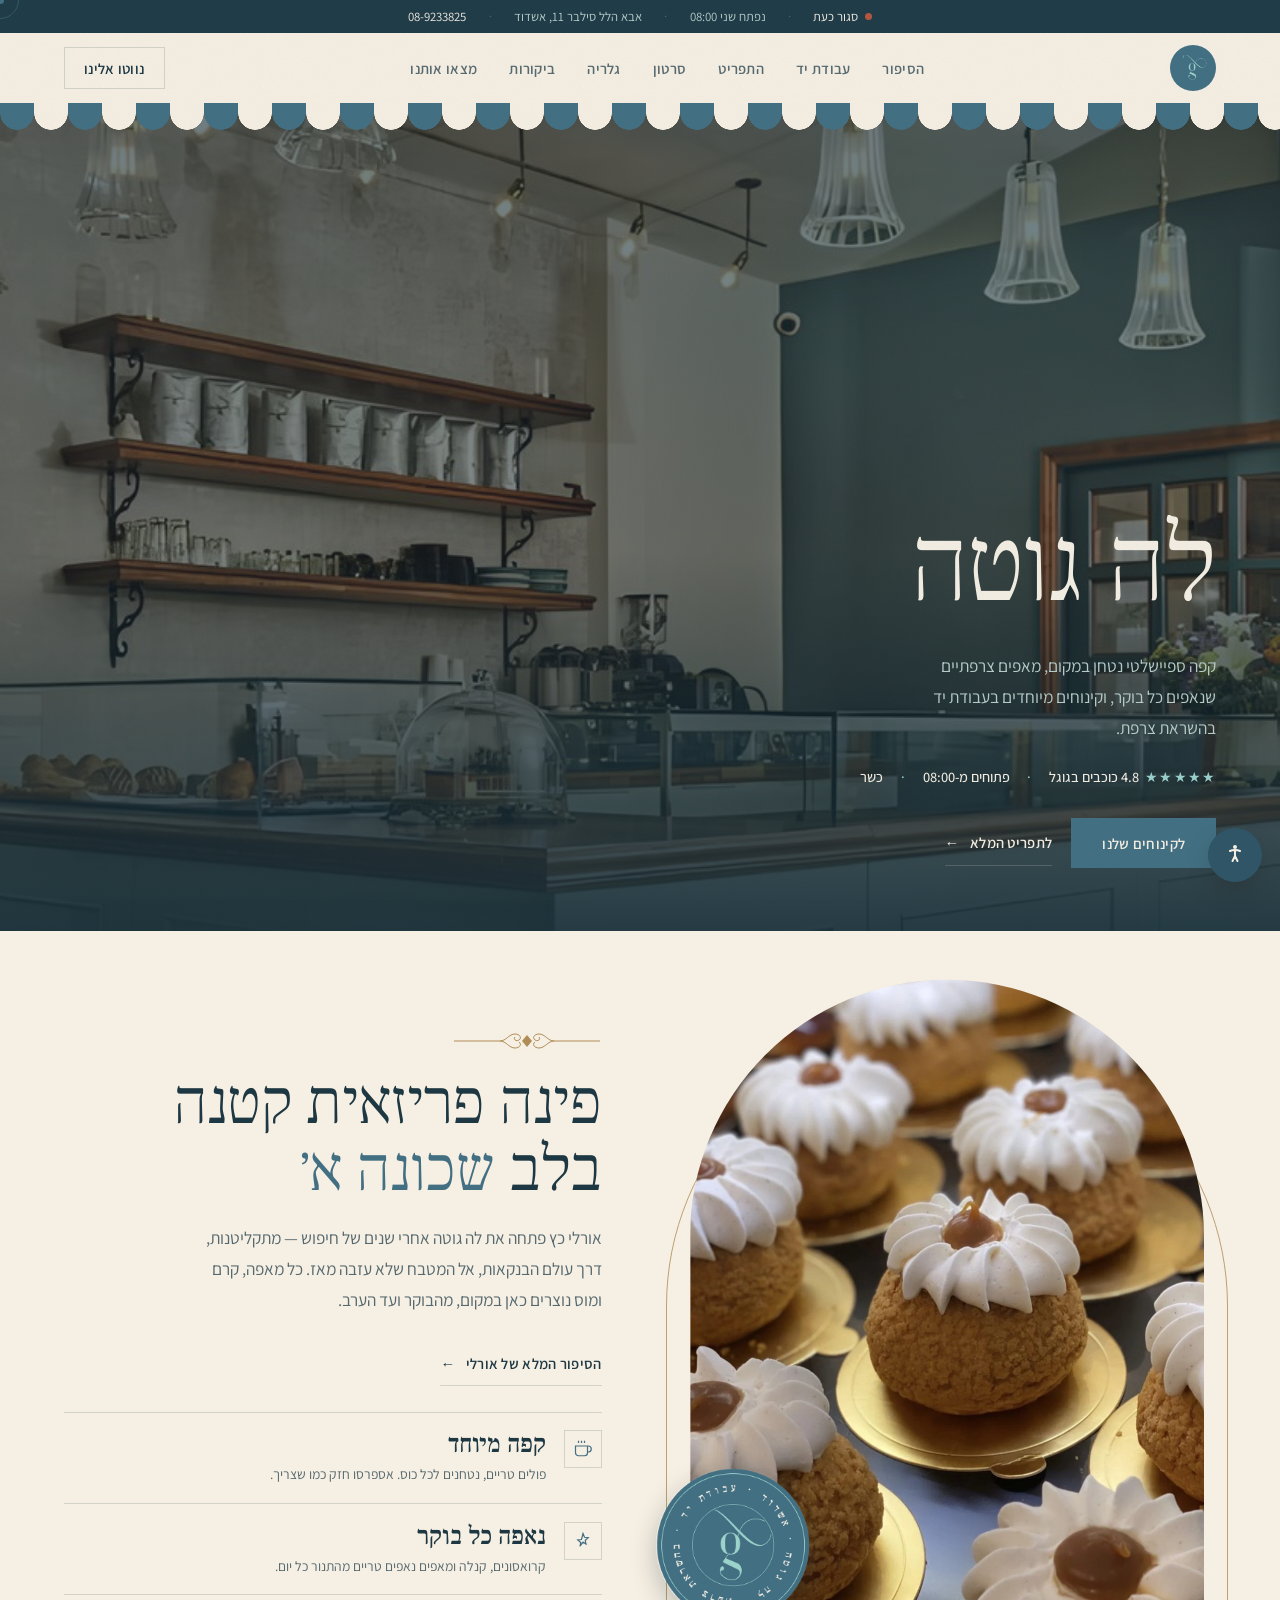
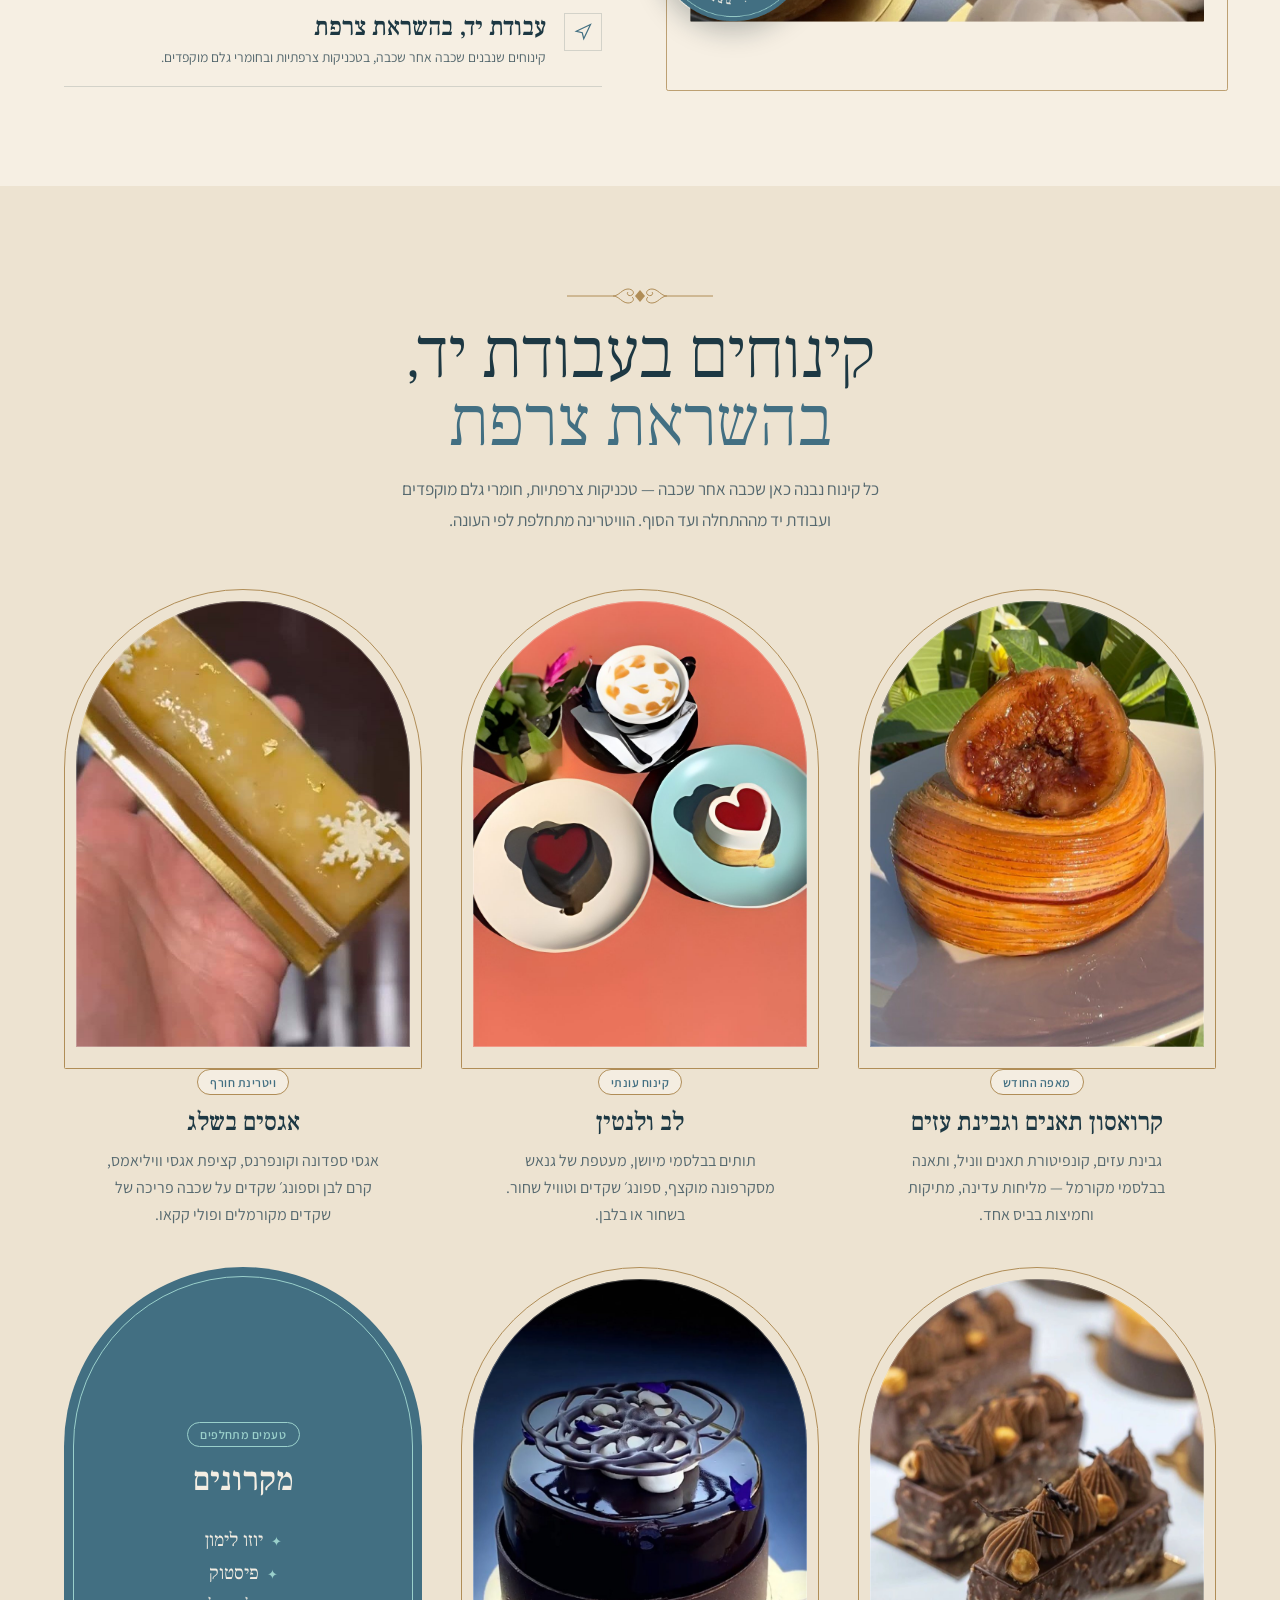
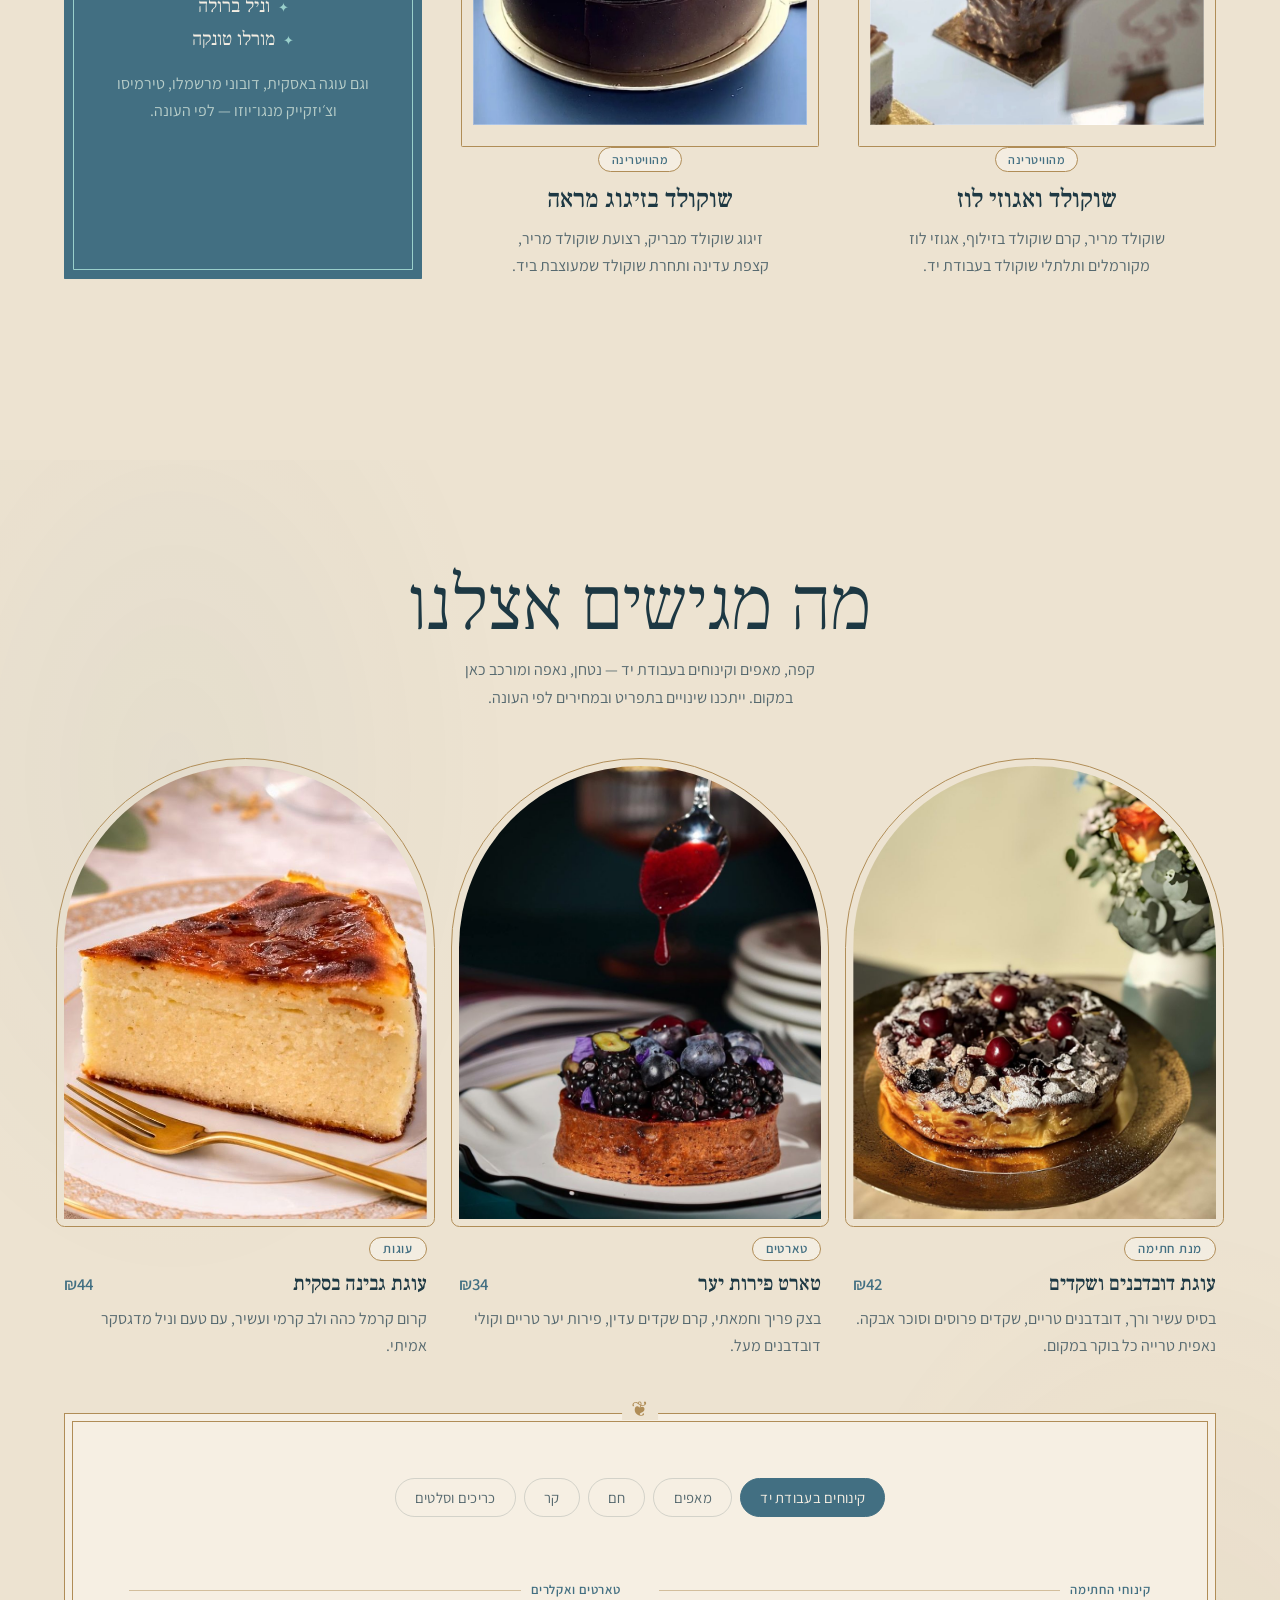
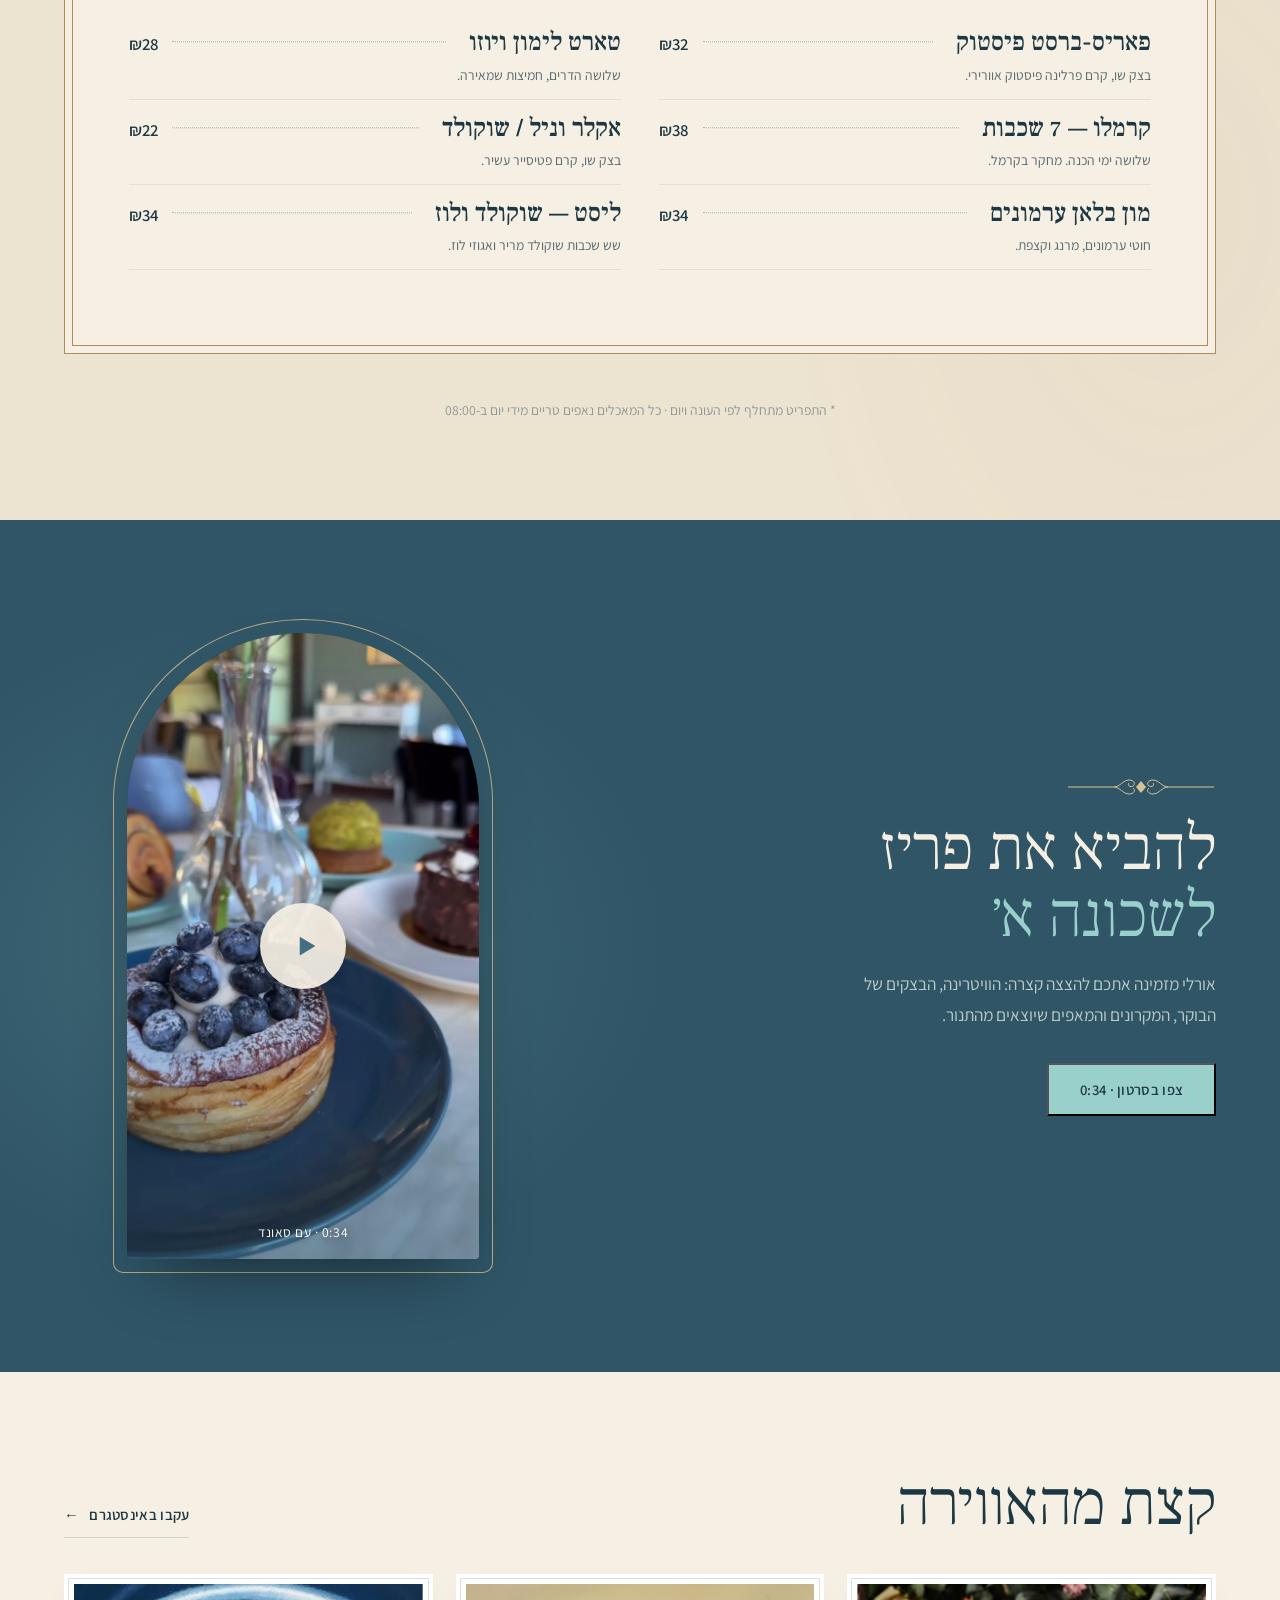
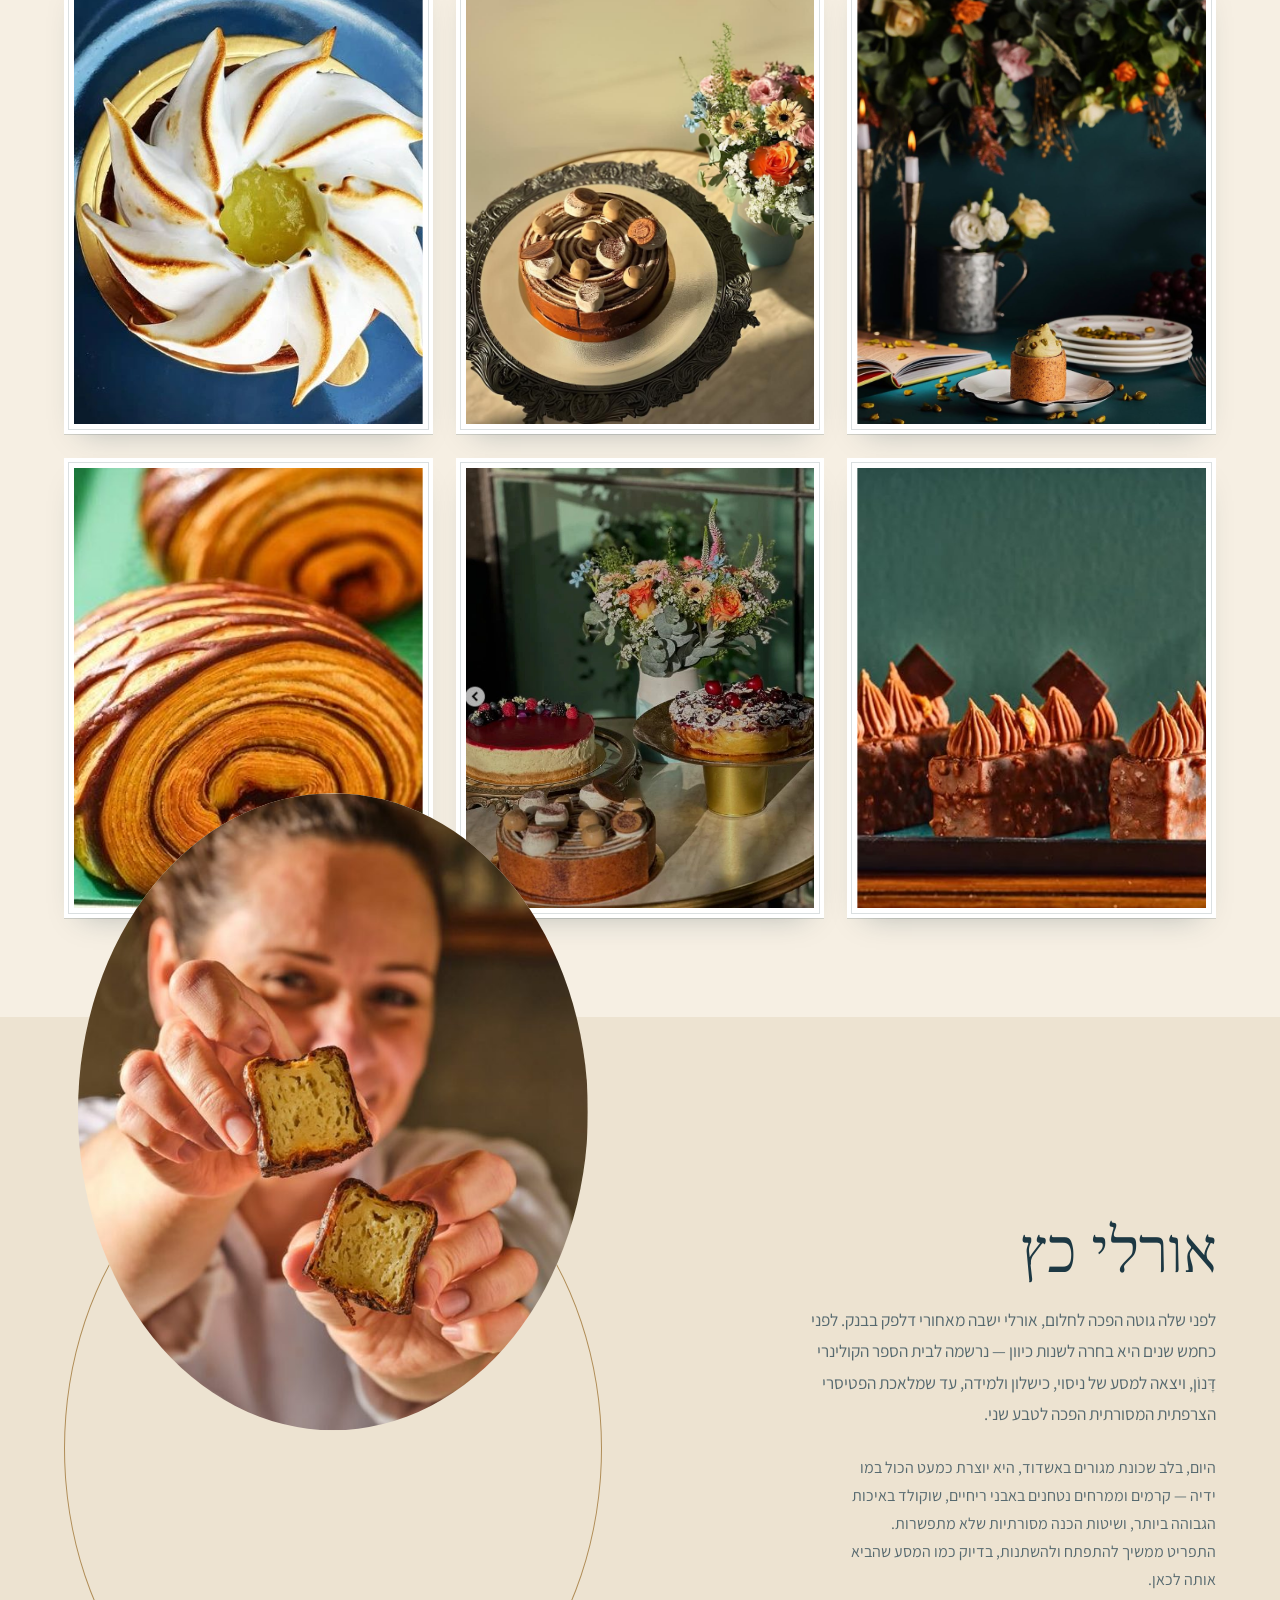
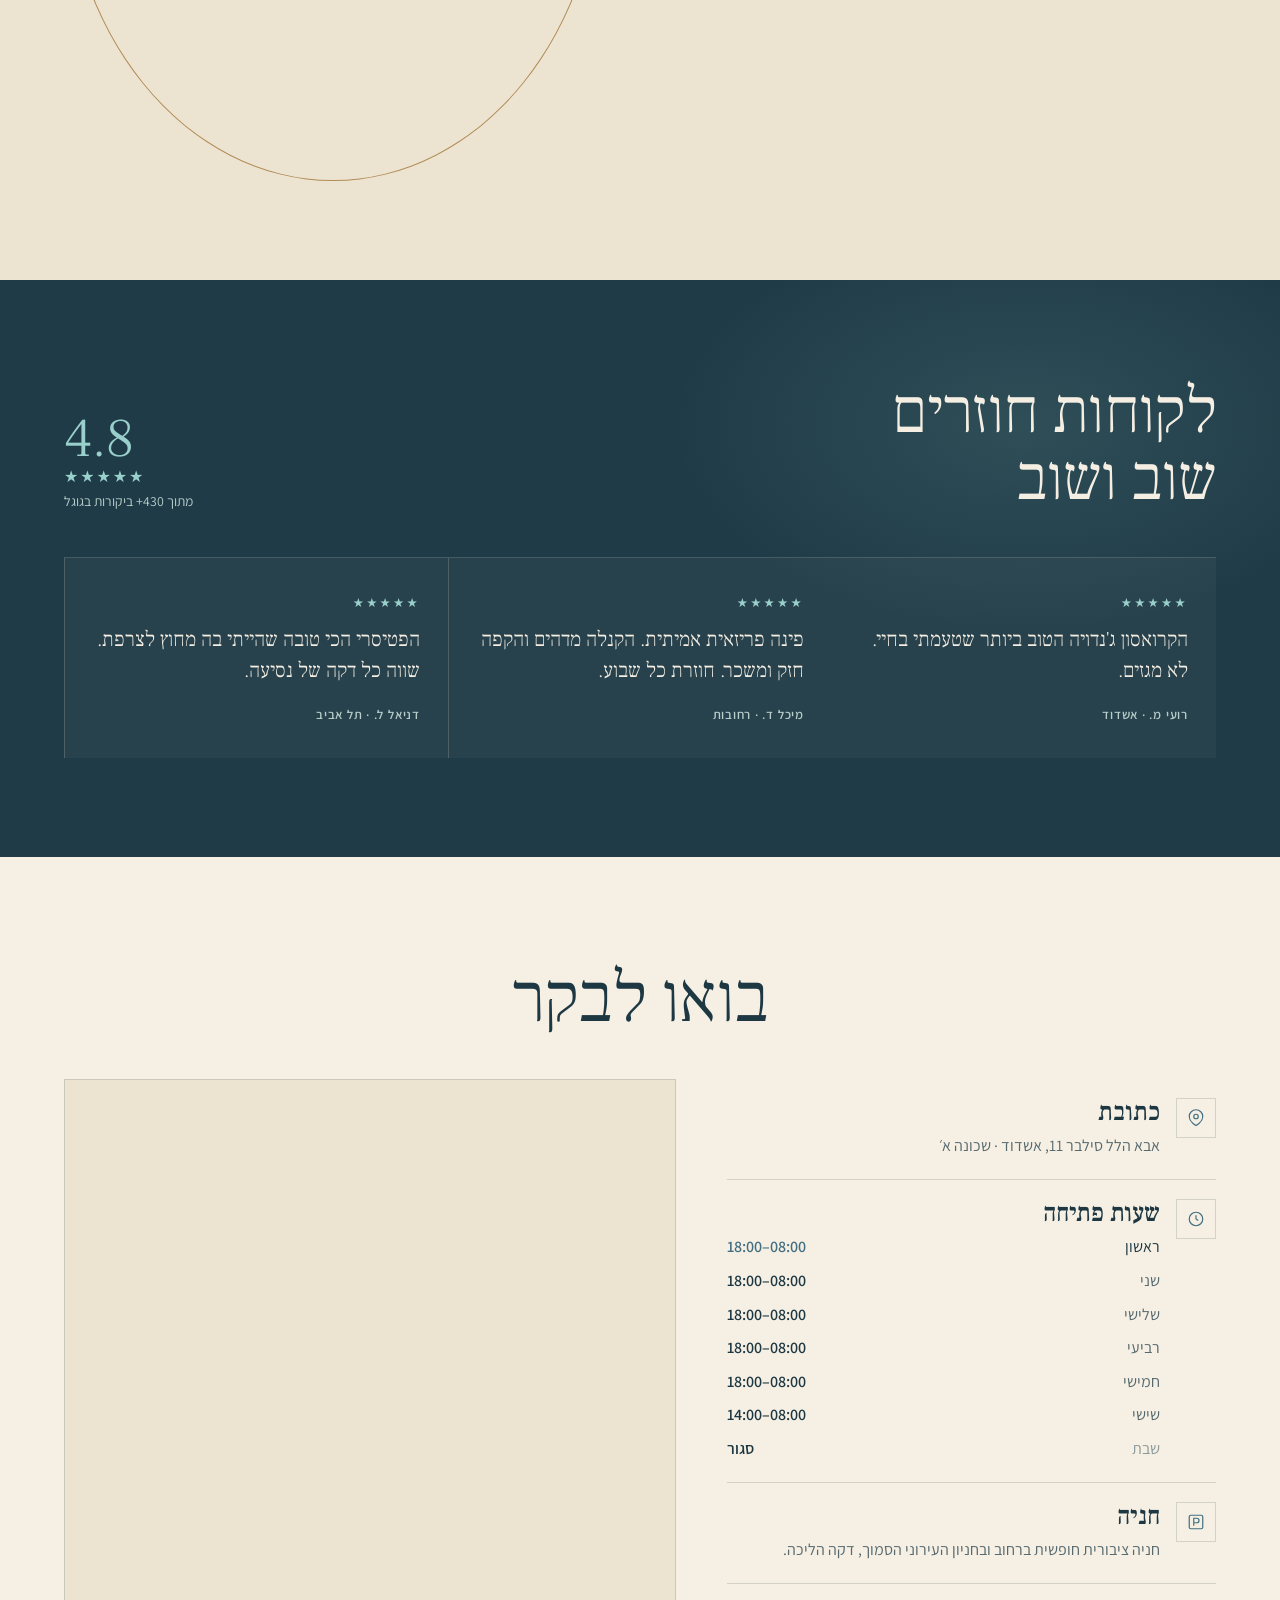
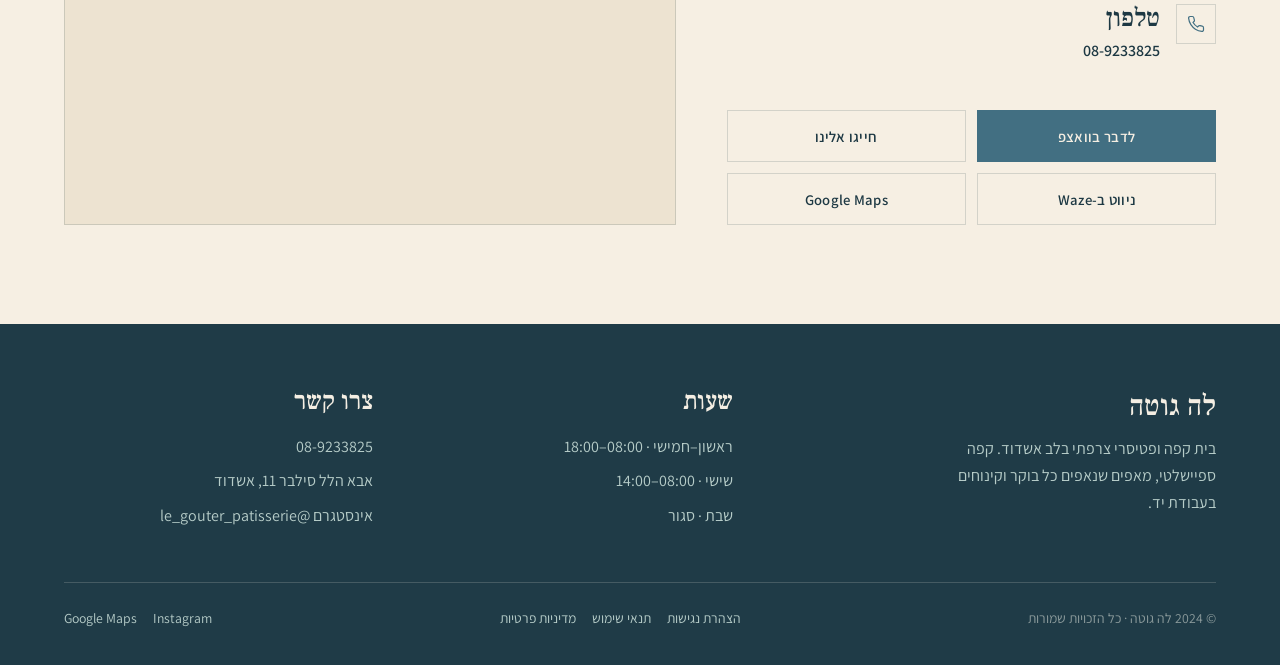
==== commit 576f0440: "Remove skip link, smooth mobile scrolling, fix mobile dessert list and arch crops Drops the visible " ====
--- a/index.html
+++ b/index.html
@@ -88,7 +88,7 @@
 
 /* טיפול תמונה אחיד */
 .fig{position:relative;overflow:hidden;border-radius:var(--r);background:var(--paper-2)}
-.fig img{width:100%;height:100%;object-fit:cover;filter:saturate(.96) contrast(1.02);
+.fig img{width:100%;height:100%;object-fit:cover;
   clip-path:inset(0 0 100% 0);transform:scale(1.1);transition:clip-path var(--d3) var(--ease),transform 1.5s var(--ease)}
 .fig.in img{clip-path:inset(0 0 0 0);transform:scale(1)}
 .fig:hover img{transform:scale(1.05)}
@@ -96,7 +96,7 @@
 .fig:hover .pl{opacity:1;transform:none}
 
 /* תנועה */
-.rise{opacity:0;transform:translateY(26px);will-change:transform,opacity;transition:opacity var(--d3) var(--ease),transform var(--d3) var(--ease)}
+.rise{opacity:0;transform:translateY(26px);transition:opacity var(--d3) var(--ease),transform var(--d3) var(--ease)}
 .rise.in{opacity:1;transform:none}
 .rise:not(.in){pointer-events:none}
 .dl1{transition-delay:.08s}.dl2{transition-delay:.16s}.dl3{transition-delay:.24s}.dl4{transition-delay:.32s}
@@ -162,8 +162,8 @@
 .hero-cta{margin-top:2rem;display:flex;align-items:center;gap:1.2rem;flex-wrap:wrap}
 .cue{position:absolute;left:var(--gut);bottom:34px;z-index:3;display:flex;flex-direction:column;align-items:center;gap:8px}
 .cue .rail{width:1px;height:46px;background:var(--line-cream);position:relative;overflow:hidden}
-.cue .rail::after{content:"";position:absolute;left:0;right:0;height:42%;background:var(--crema-2);animation:cue 1.9s var(--ease) infinite}
-@keyframes cue{0%{top:-50%}100%{top:118%}}
+.cue .rail::after{content:"";position:absolute;left:0;right:0;top:0;height:42%;background:var(--crema-2);animation:cue 1.9s var(--ease) infinite}
+@keyframes cue{0%{transform:translateY(-120%)}100%{transform:translateY(280%)}}
 
 /* ===================== אודות (קצר, קונקרטי) ===================== */
 .about{padding:var(--sec) 0}
@@ -283,7 +283,7 @@
 
 /* ===================== אפקטים ואנימציות ===================== */
 /* פס התקדמות גלילה */
-#progress{position:fixed;top:0;right:0;height:2px;width:0;z-index:130;
+#progress{position:fixed;top:0;right:0;left:0;height:2px;z-index:130;transform:scaleX(0);transform-origin:right;
   background:linear-gradient(90deg,var(--gold-l),var(--petrol));box-shadow:0 0 12px rgba(154,208,203,.5)}
 /* קן-ברנס עדין על תמונת ההירו — תנועה רגועה ויוקרתית */
 .hero-bg img{will-change:auto}
@@ -332,13 +332,13 @@
 .menu{position:relative;overflow:hidden}
 .menu>.wrap{position:relative;z-index:1}
 .menu::before{content:"";position:absolute;inset:-15%;z-index:0;pointer-events:none;opacity:.6;
-  will-change:transform;transform:translateZ(0);
+  transform:translateZ(0);
   background:radial-gradient(34% 40% at 22% 26%,rgba(66,111,130,.08),transparent 62%),
              radial-gradient(38% 44% at 82% 74%,rgba(176,141,87,.10),transparent 64%);
   animation:aurora 26s ease-in-out infinite alternate}
 @keyframes aurora{0%{transform:translate(0,0) scale(1)}100%{transform:translate(-3%,-4%) scale(1.12)}}
 /* כרטיסי 3D — חזרה חלקה ביציאת העכבר */
-.rev .rcard{transform-style:preserve-3d;will-change:transform}
+.rev .rcard{transform-style:preserve-3d}
 /* תגיות פריטי חתימה (סקשן המנהלת) */
 .chip{font-family:"Assistant",sans-serif;font-weight:500;font-size:.84rem;color:var(--ink-soft);border:1px solid var(--line);padding:.5em 1.05em;transition:border-color var(--d1),color var(--d1)}
 .chip:hover{border-color:var(--crema);color:var(--crema)}
@@ -346,14 +346,14 @@
 
 /* ===================== שכבת וינטג' — פריז, צבעי הלוגו ===================== */
 /* גרעיניות נייר עדינה, כמו הדפס ישן */
-body::after{content:"";position:fixed;inset:0;z-index:150;pointer-events:none;opacity:.07;mix-blend-mode:multiply;
+body::after{content:"";position:fixed;inset:0;z-index:150;pointer-events:none;opacity:.05;
   background-image:url("data:image/svg+xml,%3Csvg xmlns='http://www.w3.org/2000/svg' width='160' height='160'%3E%3Cfilter id='n'%3E%3CfeTurbulence type='fractalNoise' baseFrequency='.85' numOctaves='3' stitchTiles='stitch'/%3E%3CfeColorMatrix values='0 0 0 0 .12 0 0 0 0 .22 0 0 0 0 .26 0 0 0 .9 0'/%3E%3C/filter%3E%3Crect width='100%25' height='100%25' filter='url(%23n)'/%3E%3C/svg%3E")}
 /* סוכך פריזאי מפוספס עם שוליים מסולסלים — יושב מתחת לניווט */
 .awning{--s:34px;position:absolute;right:0;left:0;top:100%;height:calc(10px + var(--s)/2);pointer-events:none;z-index:2;
   background:repeating-linear-gradient(90deg,var(--petrol) 0 var(--s),var(--paper) 0 calc(var(--s)*2));
   -webkit-mask:linear-gradient(#000 0 0) top/100% 10px no-repeat,radial-gradient(circle calc(var(--s)/2) at 50% 0,#000 97%,#0000) 0 10px/var(--s) calc(var(--s)/2) repeat-x;
           mask:linear-gradient(#000 0 0) top/100% 10px no-repeat,radial-gradient(circle calc(var(--s)/2) at 50% 0,#000 97%,#0000) 0 10px/var(--s) calc(var(--s)/2) repeat-x;
-  filter:drop-shadow(0 3px 2px rgba(20,40,48,.18))}
+}
 nav::after{display:none}
 section,header.hero{scroll-margin-top:92px}
 @media(max-width:560px){section{scroll-margin-top:78px}}
@@ -366,7 +366,7 @@
 .arch .fig{border-radius:999px 999px 4px 4px}
 .arch::before{content:"";position:absolute;inset:-12px;border:1px solid var(--gold);border-radius:999px 999px 8px 8px;pointer-events:none;opacity:.8}
 .about-fig.arch{padding:0 12px}
-.stamp{position:absolute;width:clamp(110px,12vw,158px);height:auto;left:-22px;bottom:9%;z-index:3;filter:drop-shadow(0 10px 22px rgba(20,40,48,.28));will-change:transform}
+.stamp{position:absolute;width:clamp(110px,12vw,158px);height:auto;left:-22px;bottom:9%;z-index:3;border-radius:50%;box-shadow:0 10px 26px rgba(20,40,48,.26)}
 @media(max-width:900px){.stamp{left:-6px;bottom:-26px;width:112px}}
 /* קמאו אובלי לאורלי */
 #owner .about-fig{padding:14px}
@@ -453,6 +453,13 @@
 .rev-score .n,.rev-score .s,.rcard .st{color:var(--mint)}
 @media(prefers-reduced-motion:reduce){.stamp{transform:none!important}}
 
+/* ===================== טלפון: ביצועי גלילה ===================== */
+@media (hover:none),(max-width:900px){
+  body::after{display:none}
+  #steam{display:none}
+  .menu::before{animation:none;display:none}
+  .fig img{transition:clip-path .8s var(--ease),transform .8s var(--ease)}
+}
 /* ===================== מובייל ===================== */
 @media(max-width:900px){
   :root{--sec:clamp(56px,9vh,90px)}
@@ -493,6 +500,25 @@
   footer{padding-bottom:calc(28px + 66px)}
   .mbar{display:flex}
 }
+@media(max-width:760px){
+  /* "מה מגישים אצלנו": התמונה נחתכת בתוך הקשת */
+  .mf .fig{aspect-ratio:4/5;overflow:hidden;border-radius:999px 999px 3px 3px;width:74%;max-width:290px;margin:0 auto 1.4rem;background:var(--paper)}
+  .mf .fig img{position:absolute;inset:0;width:100%;height:100%;object-fit:cover}
+}
+@media(max-width:640px){
+  /* "קינוחים בעבודת יד": רשימה אנכית — בלי גלילה לצדדים */
+  .vit-grid{display:grid;grid-template-columns:1fr;overflow:visible;margin:0;padding:0;gap:26px;scroll-snap-type:none}
+  .vcard{display:grid;grid-template-columns:38% 1fr;grid-template-rows:auto auto 1fr;column-gap:18px;text-align:right;align-items:start;flex:none}
+  .vcard .vc-wrap{grid-row:1/4}
+  .vc-fig{margin:8px;aspect-ratio:3/4}
+  .vc-tag{align-self:start;justify-self:start;margin:6px 0 .5rem;font-size:.7rem}
+  .vcard h3{font-size:1.2rem;margin-bottom:.35rem}
+  .vcard p{font-size:.88rem;line-height:1.6;margin:0}
+  .vcard--type{display:flex;text-align:center;border-radius:4px 4px 4px 4px;padding:30px 22px}
+  .vcard--type .vc-tag{align-self:center;justify-self:auto}
+  .vcard--type p{margin:0 auto}
+  .vcard--type .flav{flex-direction:row;flex-wrap:wrap;justify-content:center;gap:.4rem 1rem;font-size:1.05rem}
+}
 @media(prefers-reduced-motion:reduce){
   .rise,.mask>span,.fig img{transition:none!important;opacity:1!important;transform:none!important;clip-path:none!important;filter:none!important}
   .cue .rail::after,.topbar .o .d,.hero-bg img,.rev .glow,.final .glow,.menu::before{animation:none!important}
@@ -501,7 +527,6 @@
 </head>
 <body>
 
-<a class="skip-link" href="#top">דילוג לתוכן הראשי</a>
 
 <!-- ===== תפריט נגישות ===== -->
 <button class="a11y-btn" aria-label="פתיחת תפריט נגישות" aria-expanded="false" aria-controls="a11yPanel">
@@ -1073,7 +1098,7 @@
   requestAnimationFrame(function(){document.getElementById('heroCopy').classList.add('in');});
 
   /* ---------- אדי קפה עולים (קנבס, עדין) ---------- */
-  if(!reduce)(function(){
+  if(!reduce&&matchMedia('(hover:hover) and (pointer:fine)').matches&&innerWidth>900)(function(){
     var c=document.getElementById('steam'),x=c.getContext('2d',{alpha:true}),W,H,parts=[];
     var hero=document.querySelector('.hero');
     /* ספרייט רך מצויר פעם אחת — במקום ליצור גרדיאנט בכל פריים */
@@ -1105,7 +1130,7 @@
   var ticking=false;
   function onScroll(){
     var sy=scrollY;
-    if(prog){var hh=document.documentElement.scrollHeight-innerHeight;prog.style.width=(hh>0?(sy/hh*100):0)+'%';}
+    if(prog){var hh=document.documentElement.scrollHeight-innerHeight;prog.style.transform='scaleX('+(hh>0?(sy/hh):0).toFixed(4)+')';}
     if(!reduce){
       if(innerWidth>900){for(var i=0;i<plx.length;i++){var el=plx[i],r=el.getBoundingClientRect();
         var c=r.top+r.height/2-innerHeight/2;el.style.transform='translate3d(0,'+(c*-0.045).toFixed(1)+'px,0)';}}
@@ -1174,7 +1199,7 @@
 (function(){
   var reduce=matchMedia('(prefers-reduced-motion:reduce)').matches||document.documentElement.getAttribute('data-motion')==='off';
   var stamp=document.querySelector('.stamp');
-  if(stamp&&!reduce){var t=false;addEventListener('scroll',function(){if(t)return;t=true;requestAnimationFrame(function(){stamp.style.transform='rotate('+(scrollY*.12).toFixed(1)+'deg)';t=false;});},{passive:true});}
+  if(stamp&&!reduce&&matchMedia('(hover:hover) and (pointer:fine)').matches){var t=false;addEventListener('scroll',function(){if(t)return;t=true;requestAnimationFrame(function(){stamp.style.transform='rotate('+(scrollY*.12).toFixed(1)+'deg)';t=false;});},{passive:true});}
   var sec=document.getElementById('film'),v=document.getElementById('filmVideo');
   if(!sec||!v)return;
   function play(){sec.classList.add('is-playing');v.setAttribute('controls','');var p=v.play();if(p&&p.catch)p.catch(function(){});}
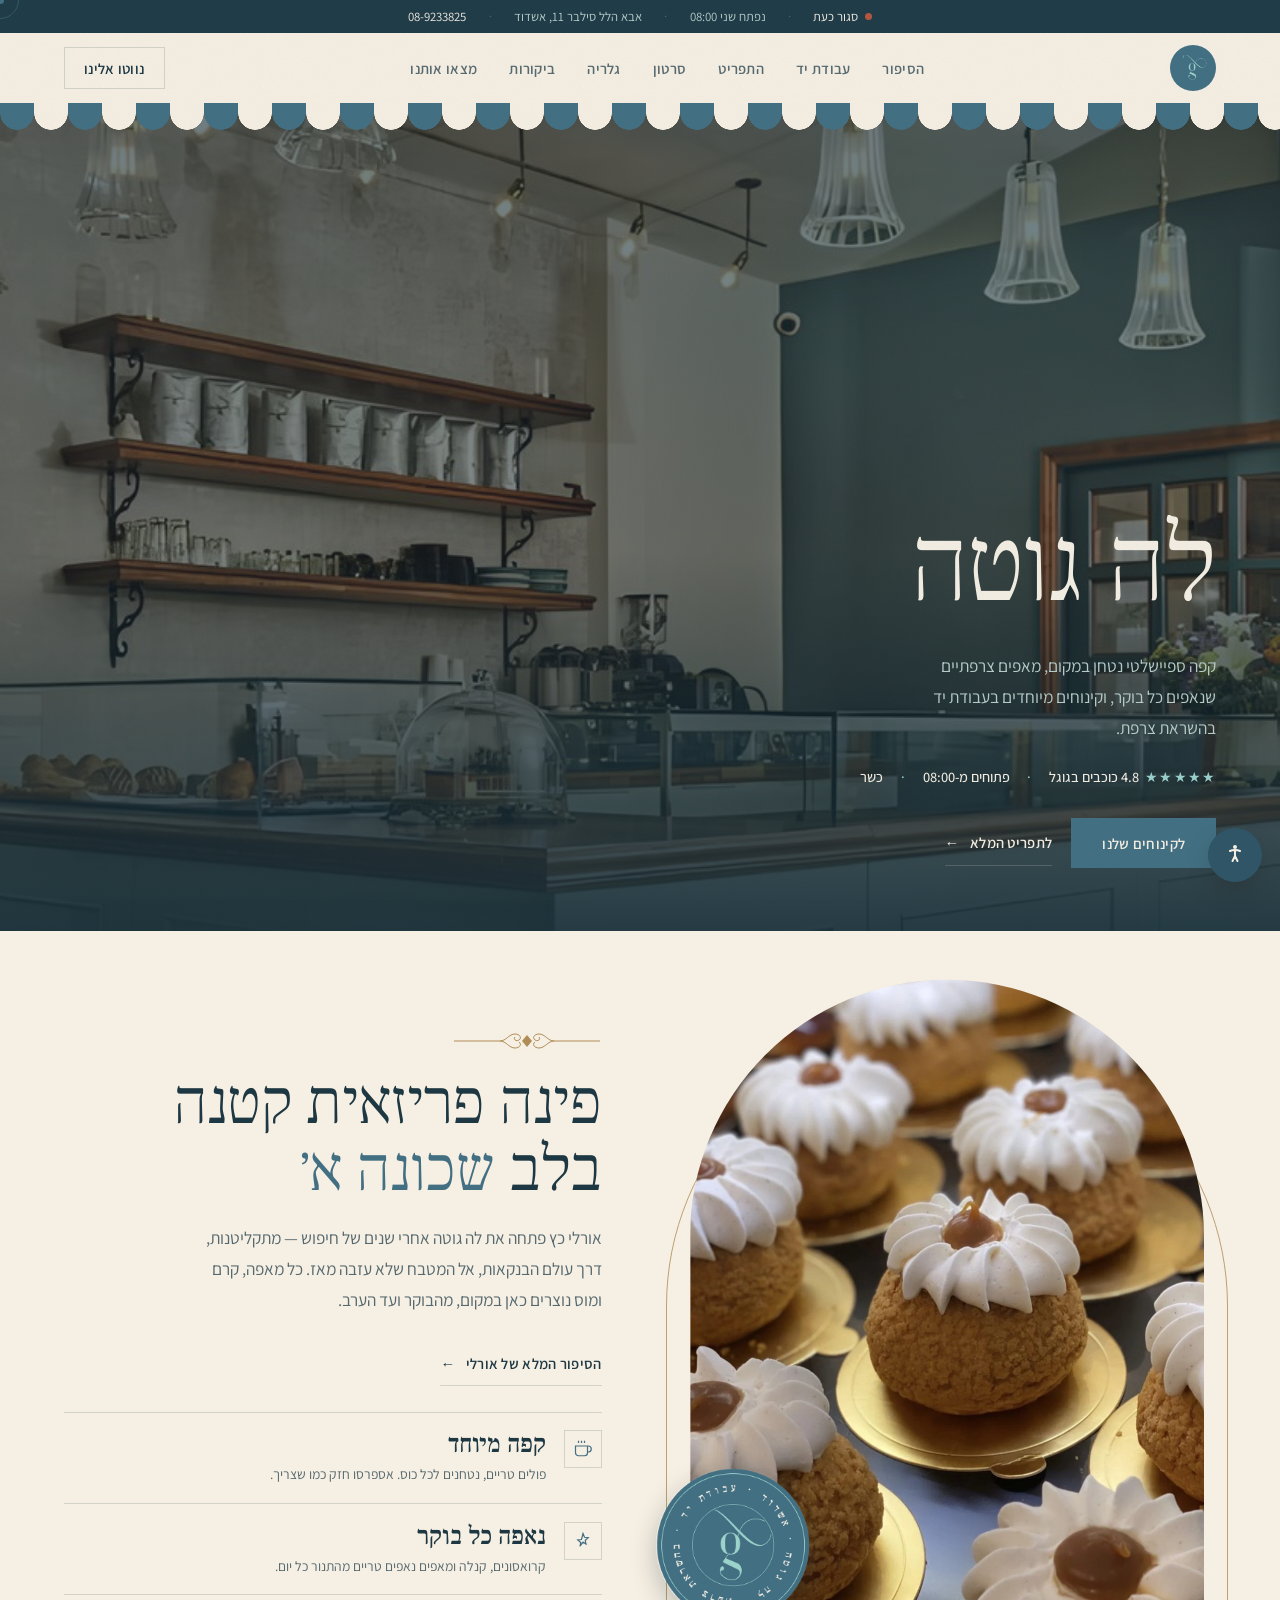
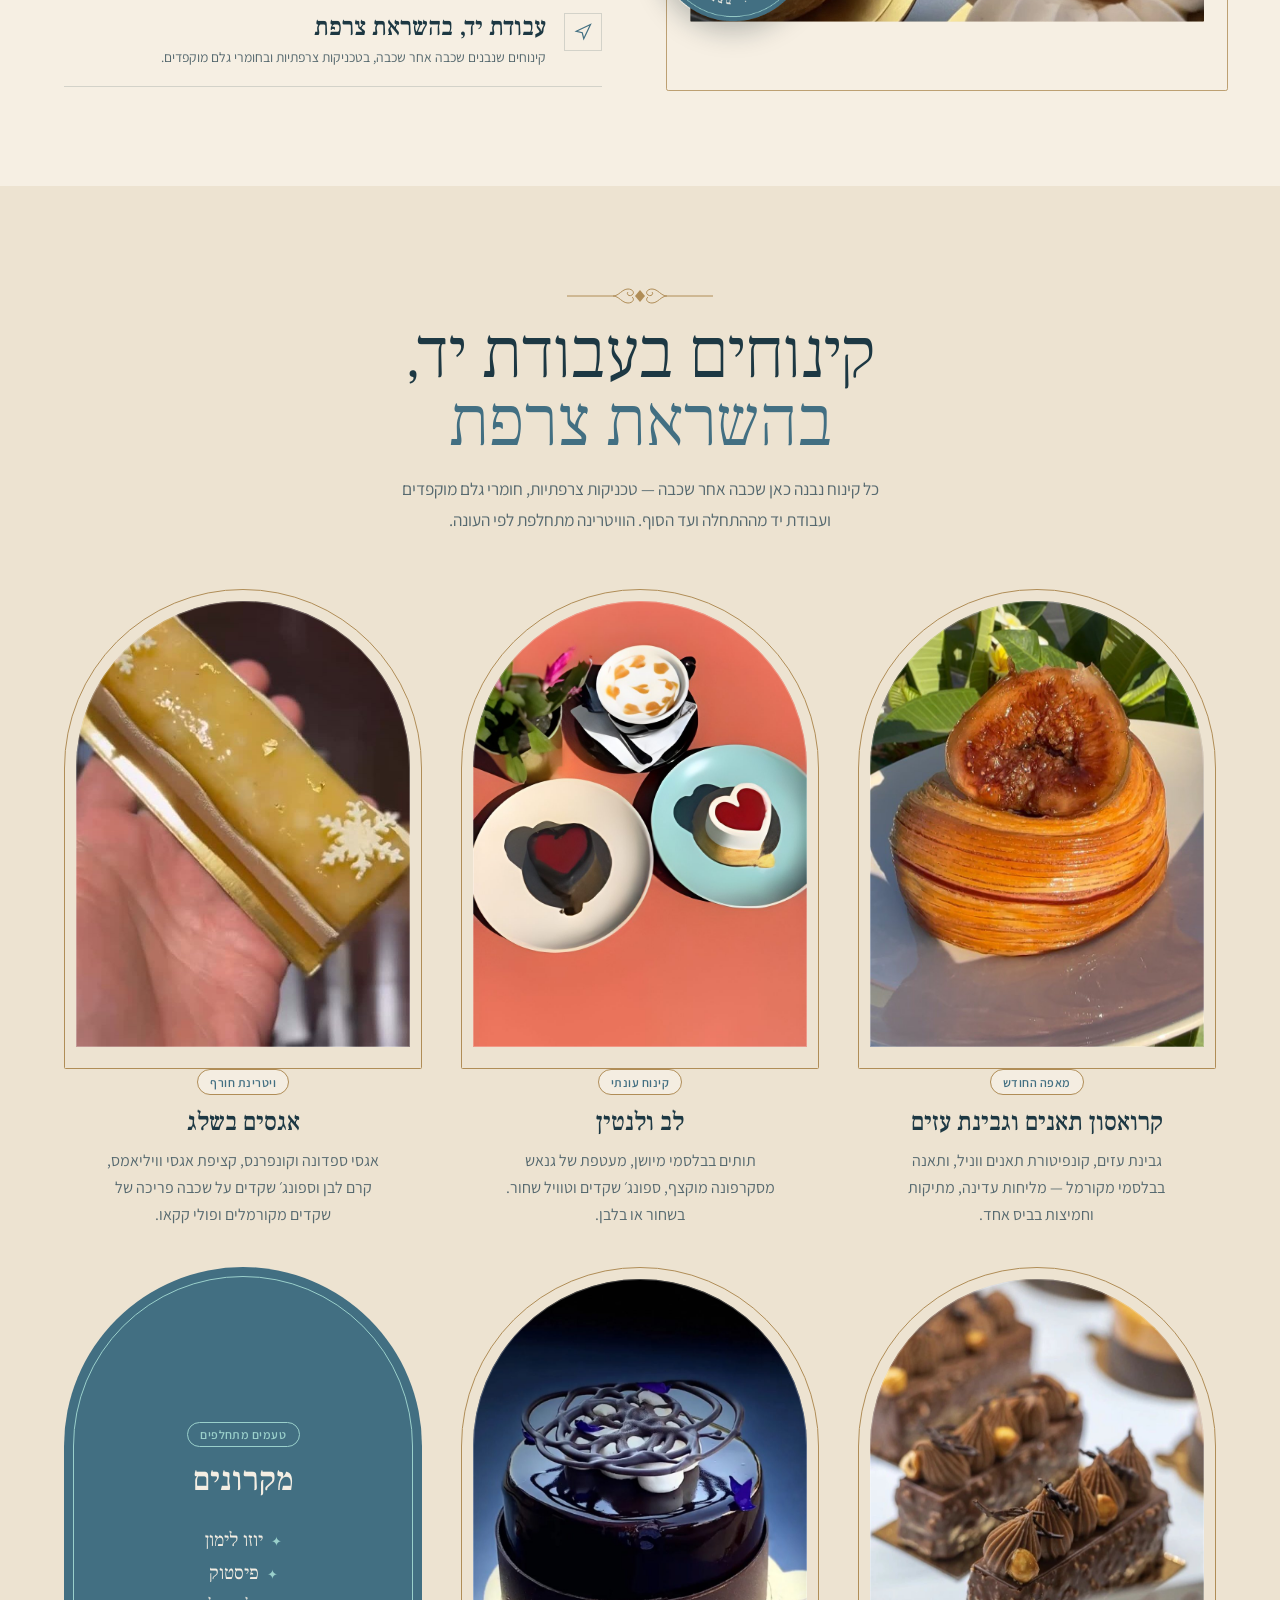
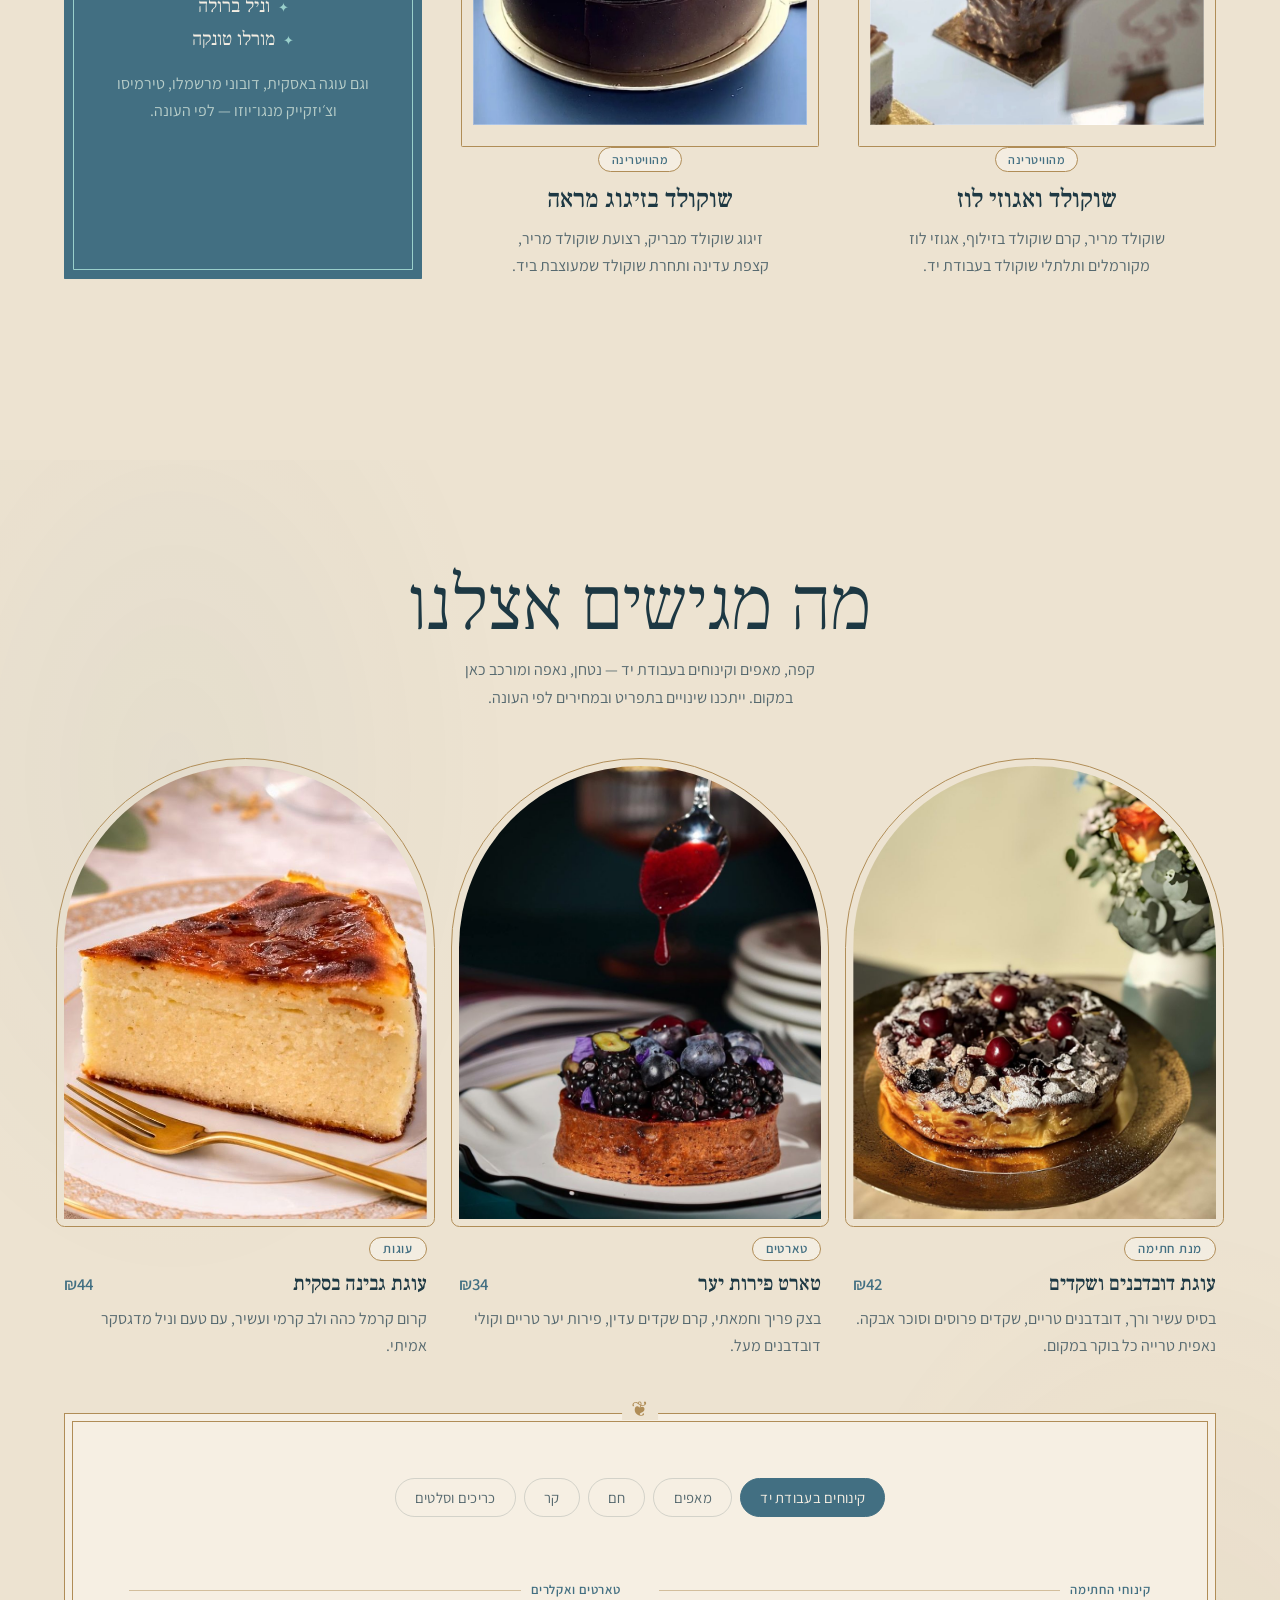
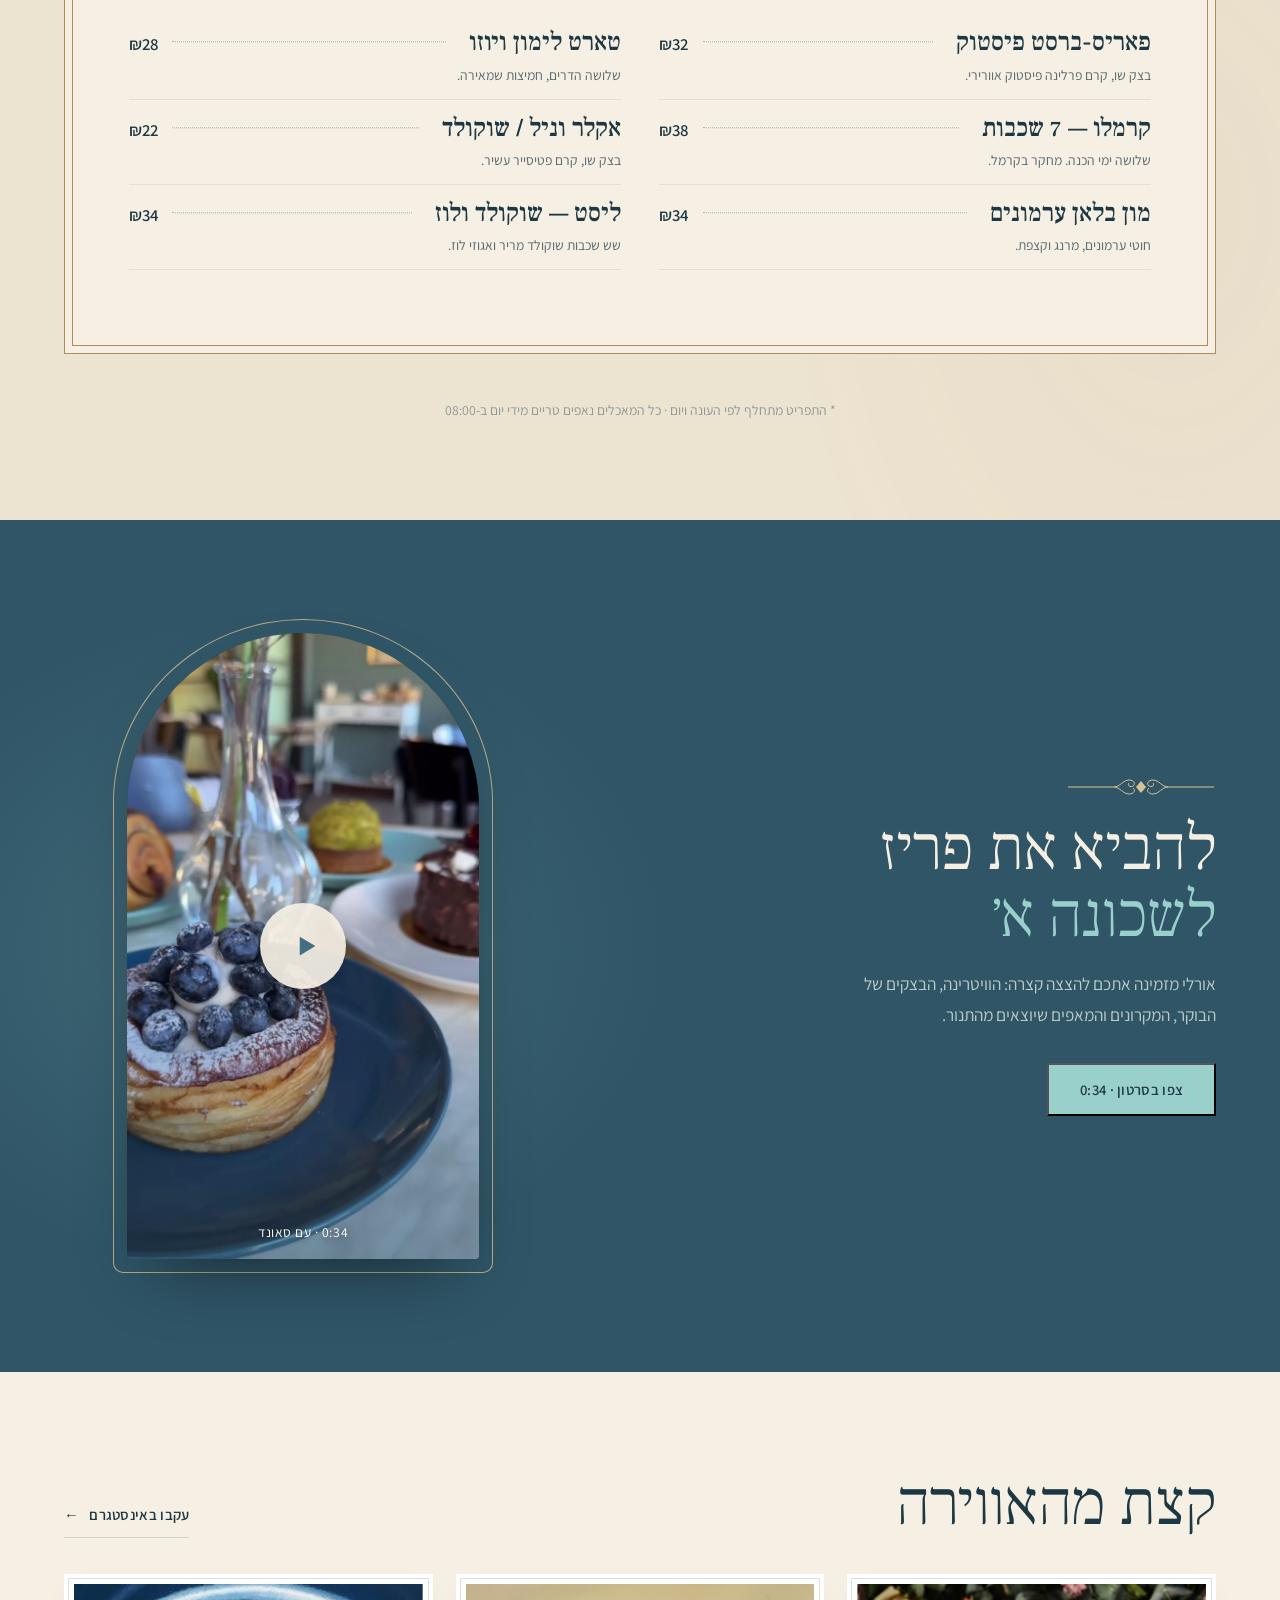
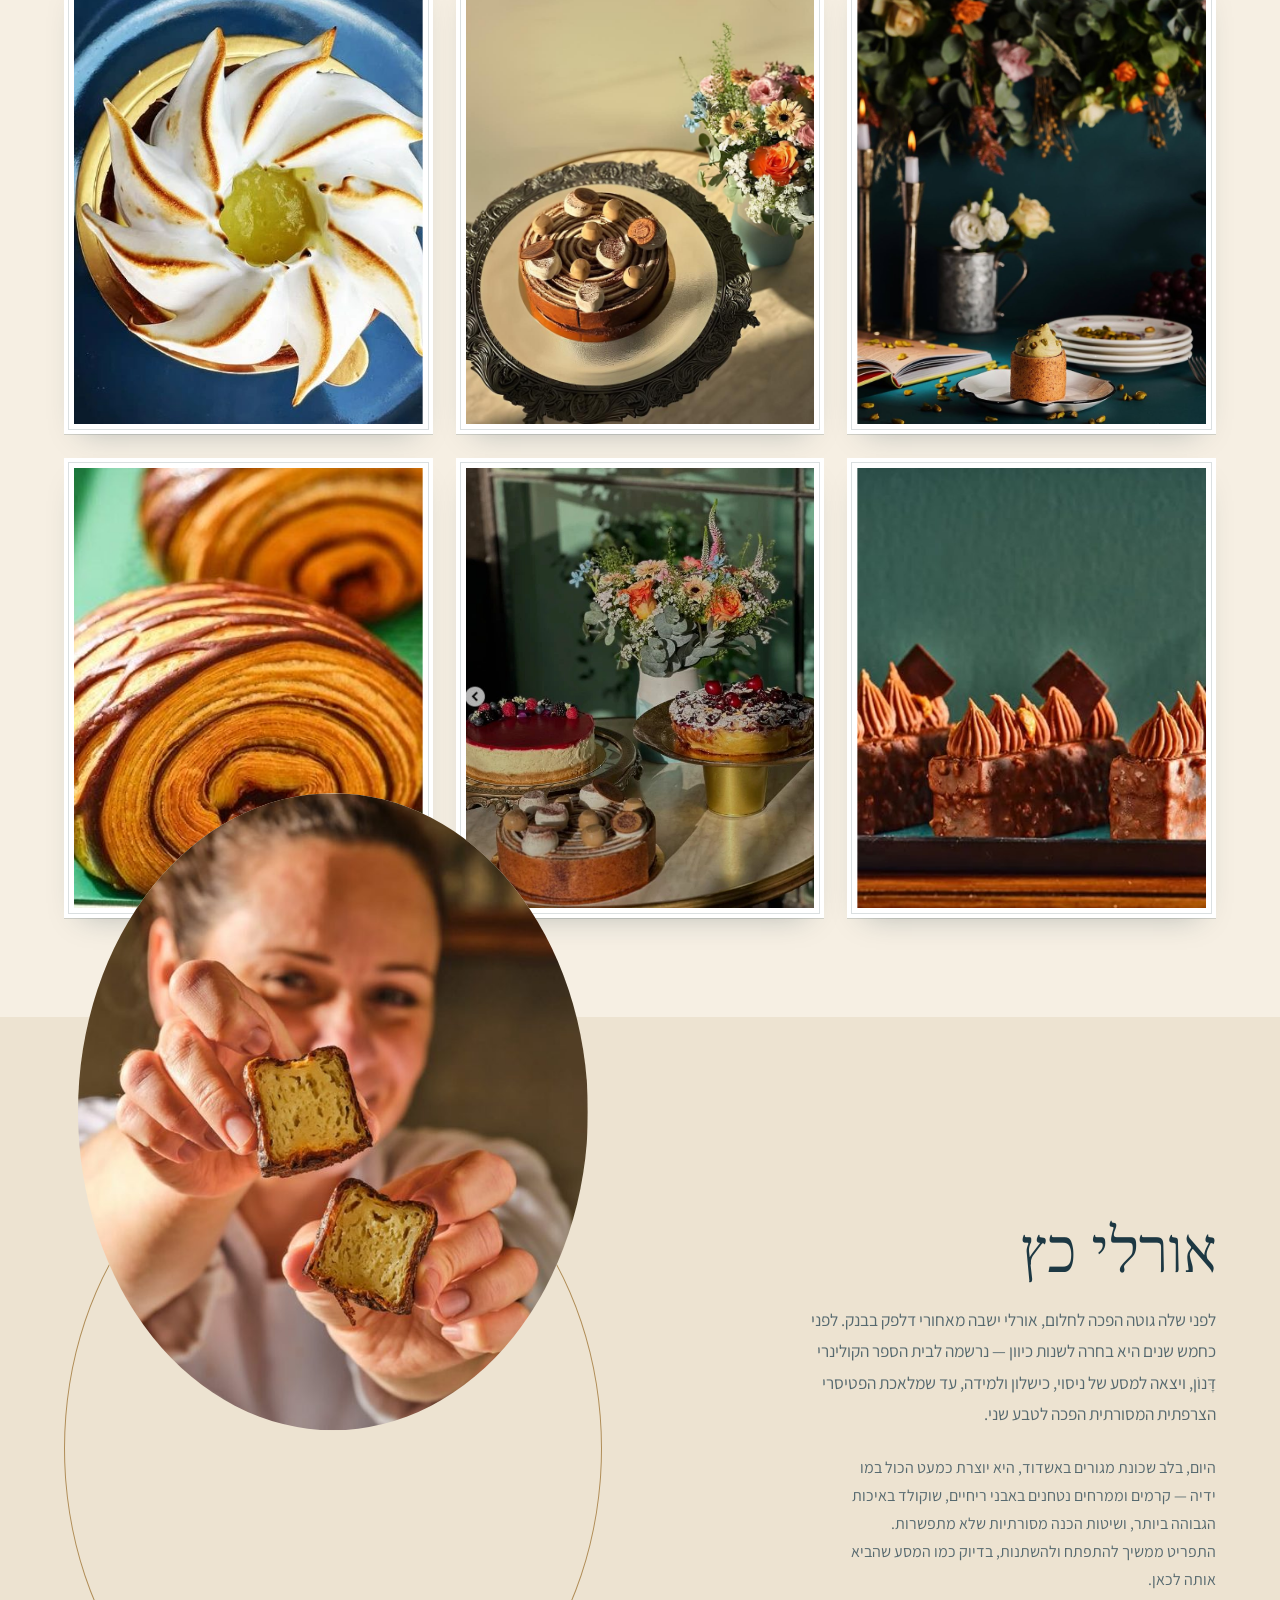
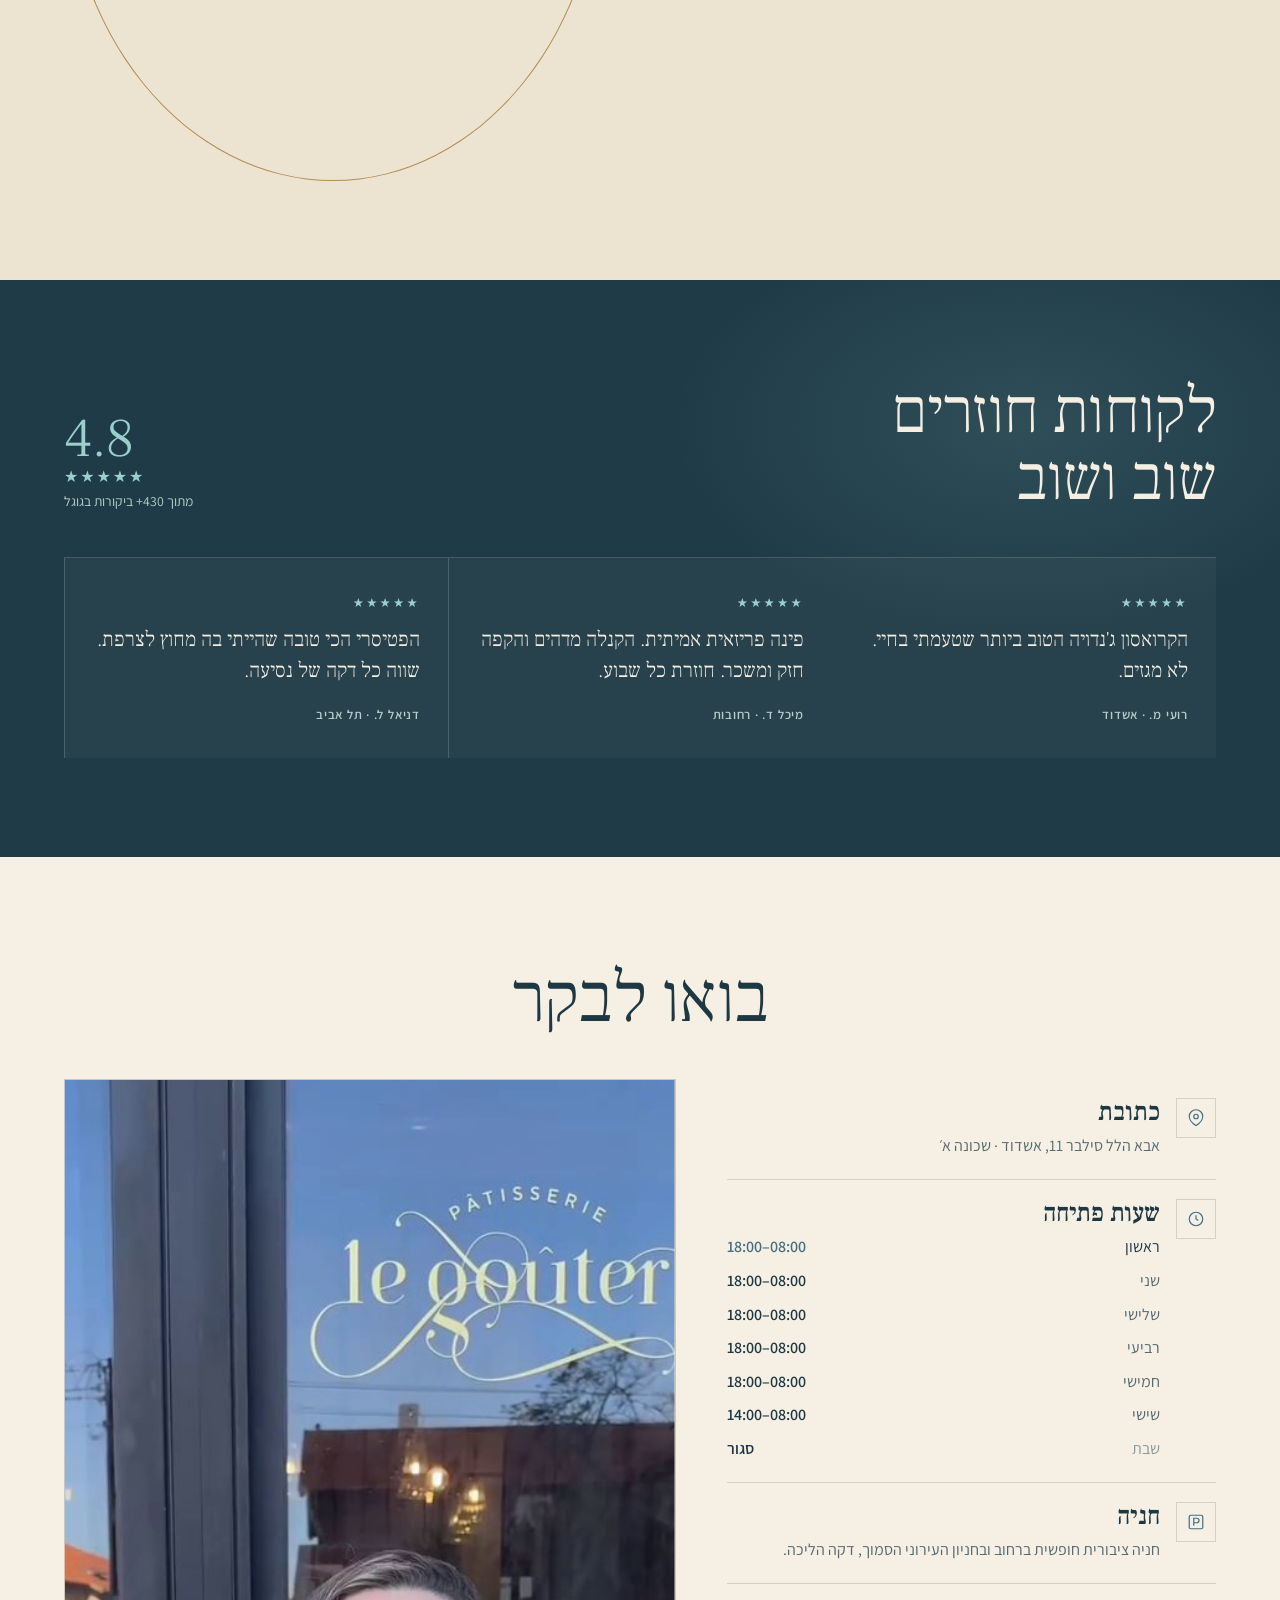
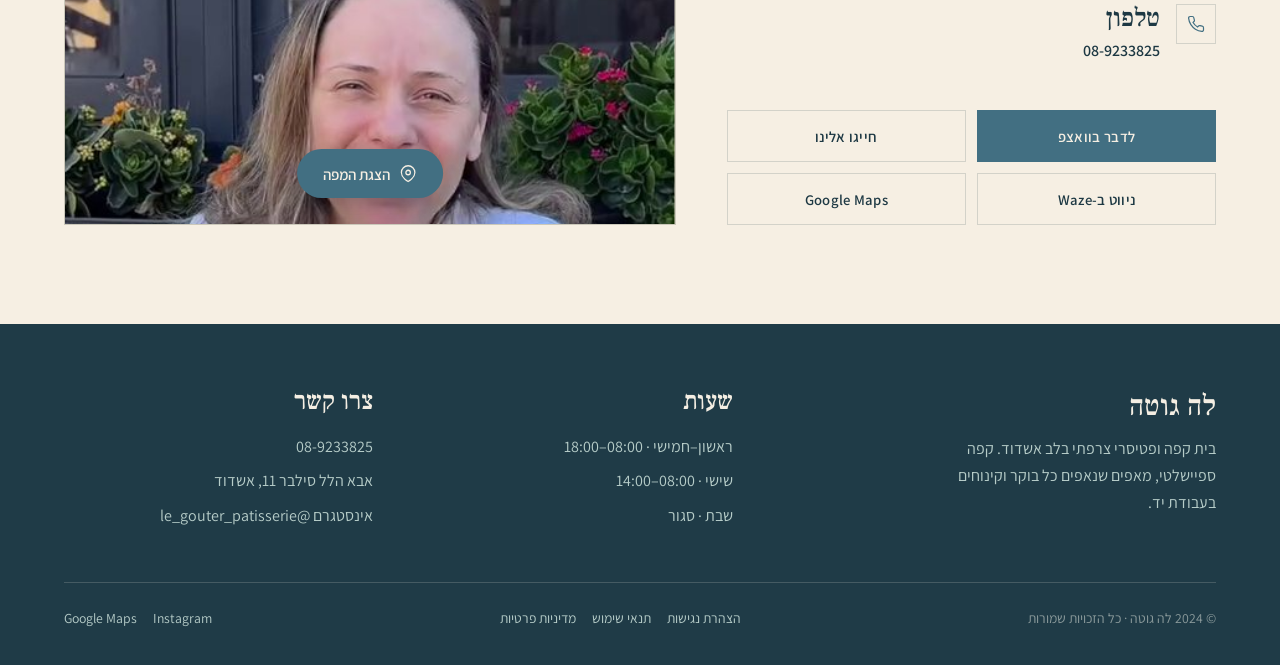
==== commit c1250af9: "Load the Google map on click to stop scroll jank on phones The embedded map loaded lazily mid-scroll" ====
--- a/index.html
+++ b/index.html
@@ -265,7 +265,10 @@
 .find-actions .btn{justify-content:center}
 .find-actions .full{grid-column:1/-1}
 .map-wrap{position:relative;overflow:hidden;border:1px solid var(--line);min-height:420px}
-.map-wrap iframe{width:100%;height:100%;border:0;display:block;filter:saturate(.92) contrast(1.02)}
+.map-wrap iframe{position:absolute;inset:0;width:100%;height:100%;border:0;display:block}
+.map-wrap .map-ph{position:absolute;inset:0;width:100%;height:100%;object-fit:cover;object-position:50% 30%}
+.map-load{position:absolute;left:50%;bottom:26px;transform:translateX(-50%);display:inline-flex;align-items:center;gap:.6em;padding:.95em 1.7em;border:0;border-radius:999px;background:var(--petrol);color:var(--paper);font-family:"Assistant",sans-serif;font-weight:600;font-size:.95rem;cursor:pointer;box-shadow:0 12px 30px rgba(20,40,48,.35);transition:background .4s var(--ease),transform .4s var(--ease)}
+.map-load:hover{background:var(--ink);transform:translateX(-50%) translateY(-2px)}
 
 /* ===================== פוטר ===================== */
 footer{background:var(--espresso);color:var(--cream-soft);padding:clamp(48px,7vh,80px) 0 clamp(28px,4vh,40px)}
@@ -1006,8 +1009,10 @@
       </div>
 
       <div class="map-wrap fig rise dl1">
-        <iframe title="מפת לה גוטה פטיסרי אשדוד והסביבה" loading="lazy" referrerpolicy="no-referrer-when-downgrade" allowfullscreen
-          src="https://maps.google.com/maps?q=31.8113175,34.6441395&hl=he&z=15&output=embed"></iframe>
+        <img class="map-ph" src="assets/img/storefront.jpg" alt="חזית לה גוטה פטיסרי ברחוב אבא הלל סילבר 11, אשדוד" loading="lazy">
+        <button type="button" class="map-load" data-src="https://maps.google.com/maps?q=31.8113175,34.6441395&amp;hl=he&amp;z=15&amp;output=embed">
+          <svg width="18" height="18" viewBox="0 0 24 24" fill="none" stroke="currentColor" stroke-width="1.7" aria-hidden="true"><path d="M21 10c0 7-9 12-9 12s-9-5-9-12a9 9 0 1118 0z"/><circle cx="12" cy="10" r="3"/></svg>
+          <span>הצגת המפה</span></button>
       </div>
     </div>
   </div>
@@ -1208,6 +1213,14 @@
   v.addEventListener('ended',function(){sec.classList.remove('is-playing');v.removeAttribute('controls');v.load();});
   if('IntersectionObserver' in window)new IntersectionObserver(function(e){if(!e[0].isIntersecting&&!v.paused)v.pause();},{threshold:.2}).observe(v);
 })();
+(function(){
+  var b=document.querySelector('.map-load');if(!b)return;
+  b.addEventListener('click',function(){
+    var w=b.parentNode,f=document.createElement('iframe');
+    f.title='מפת לה גוטה פטיסרי, אבא הלל סילבר 11, אשדוד';f.referrerPolicy='no-referrer-when-downgrade';f.allowFullscreen=true;f.src=b.dataset.src;
+    w.appendChild(f);b.remove();var ph=w.querySelector('.map-ph');if(ph)ph.remove();
+  });
+})();
 </script>
 </body>
 </html>
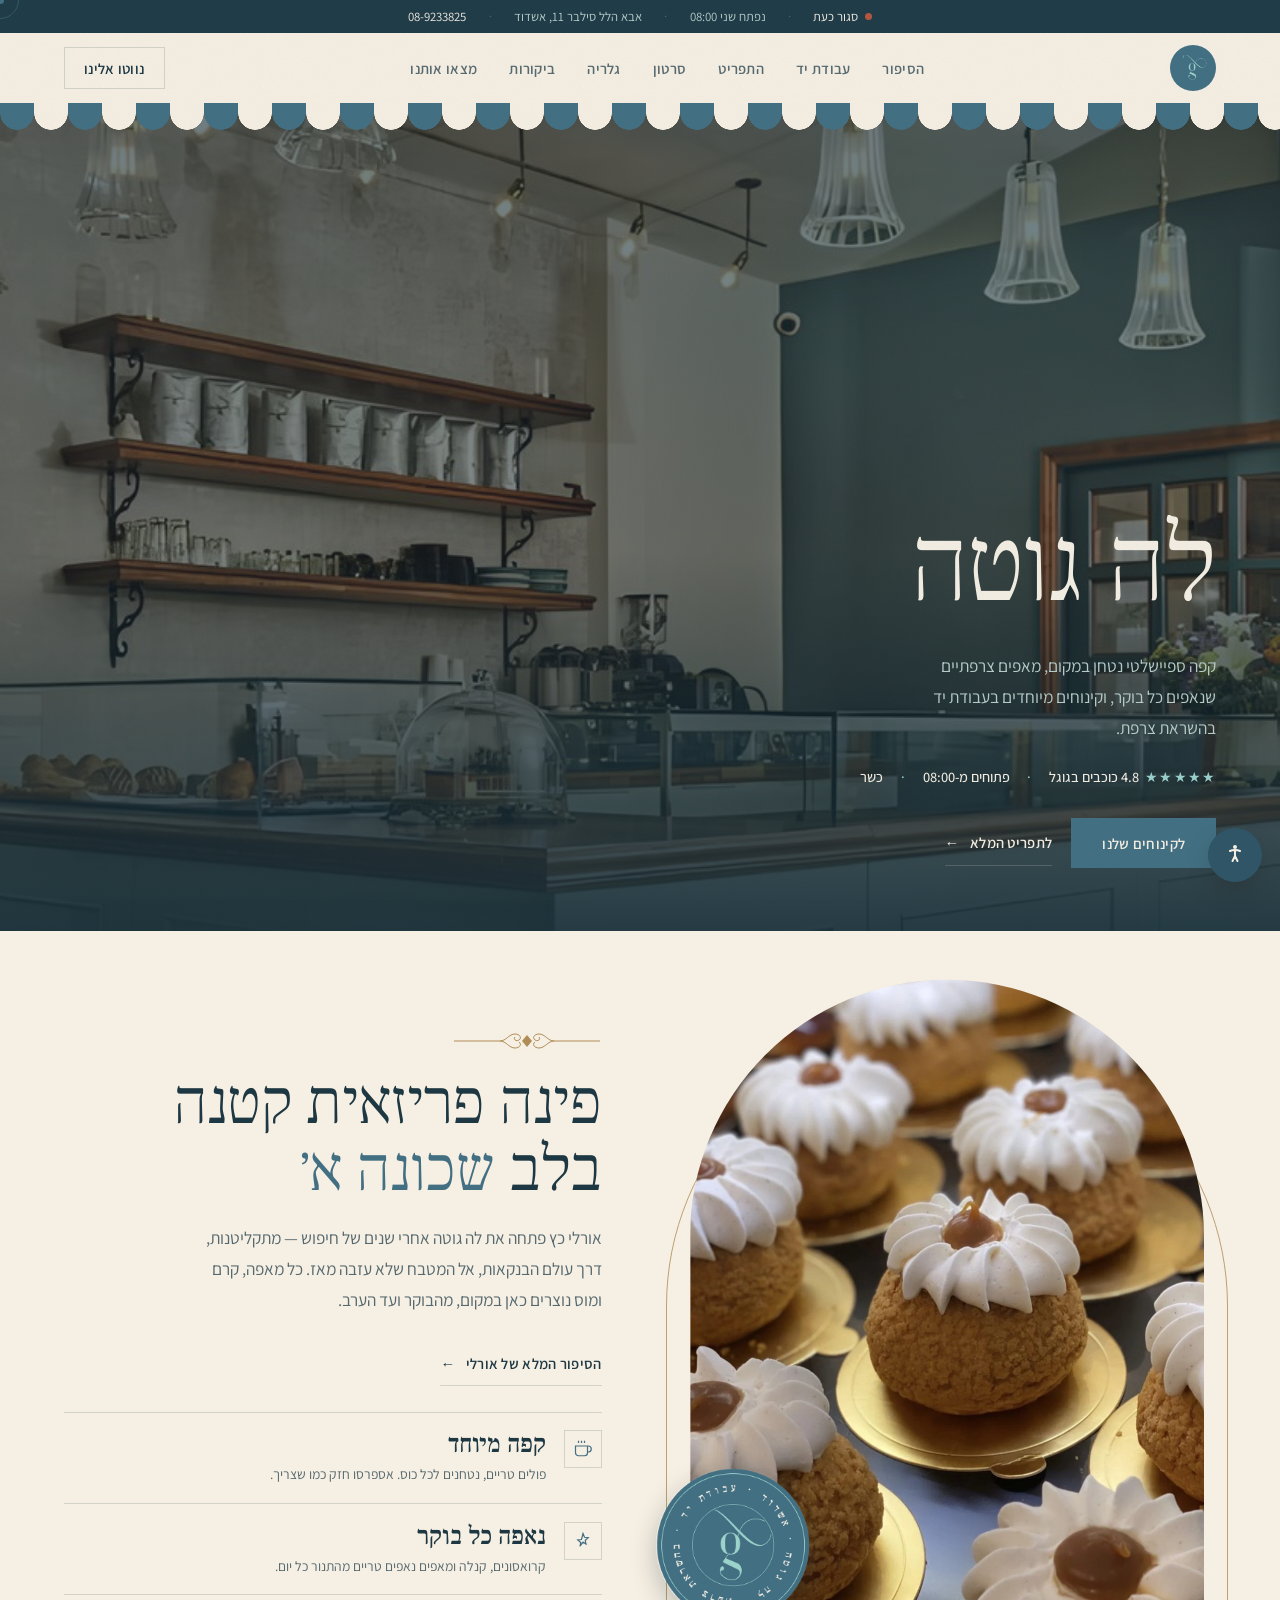
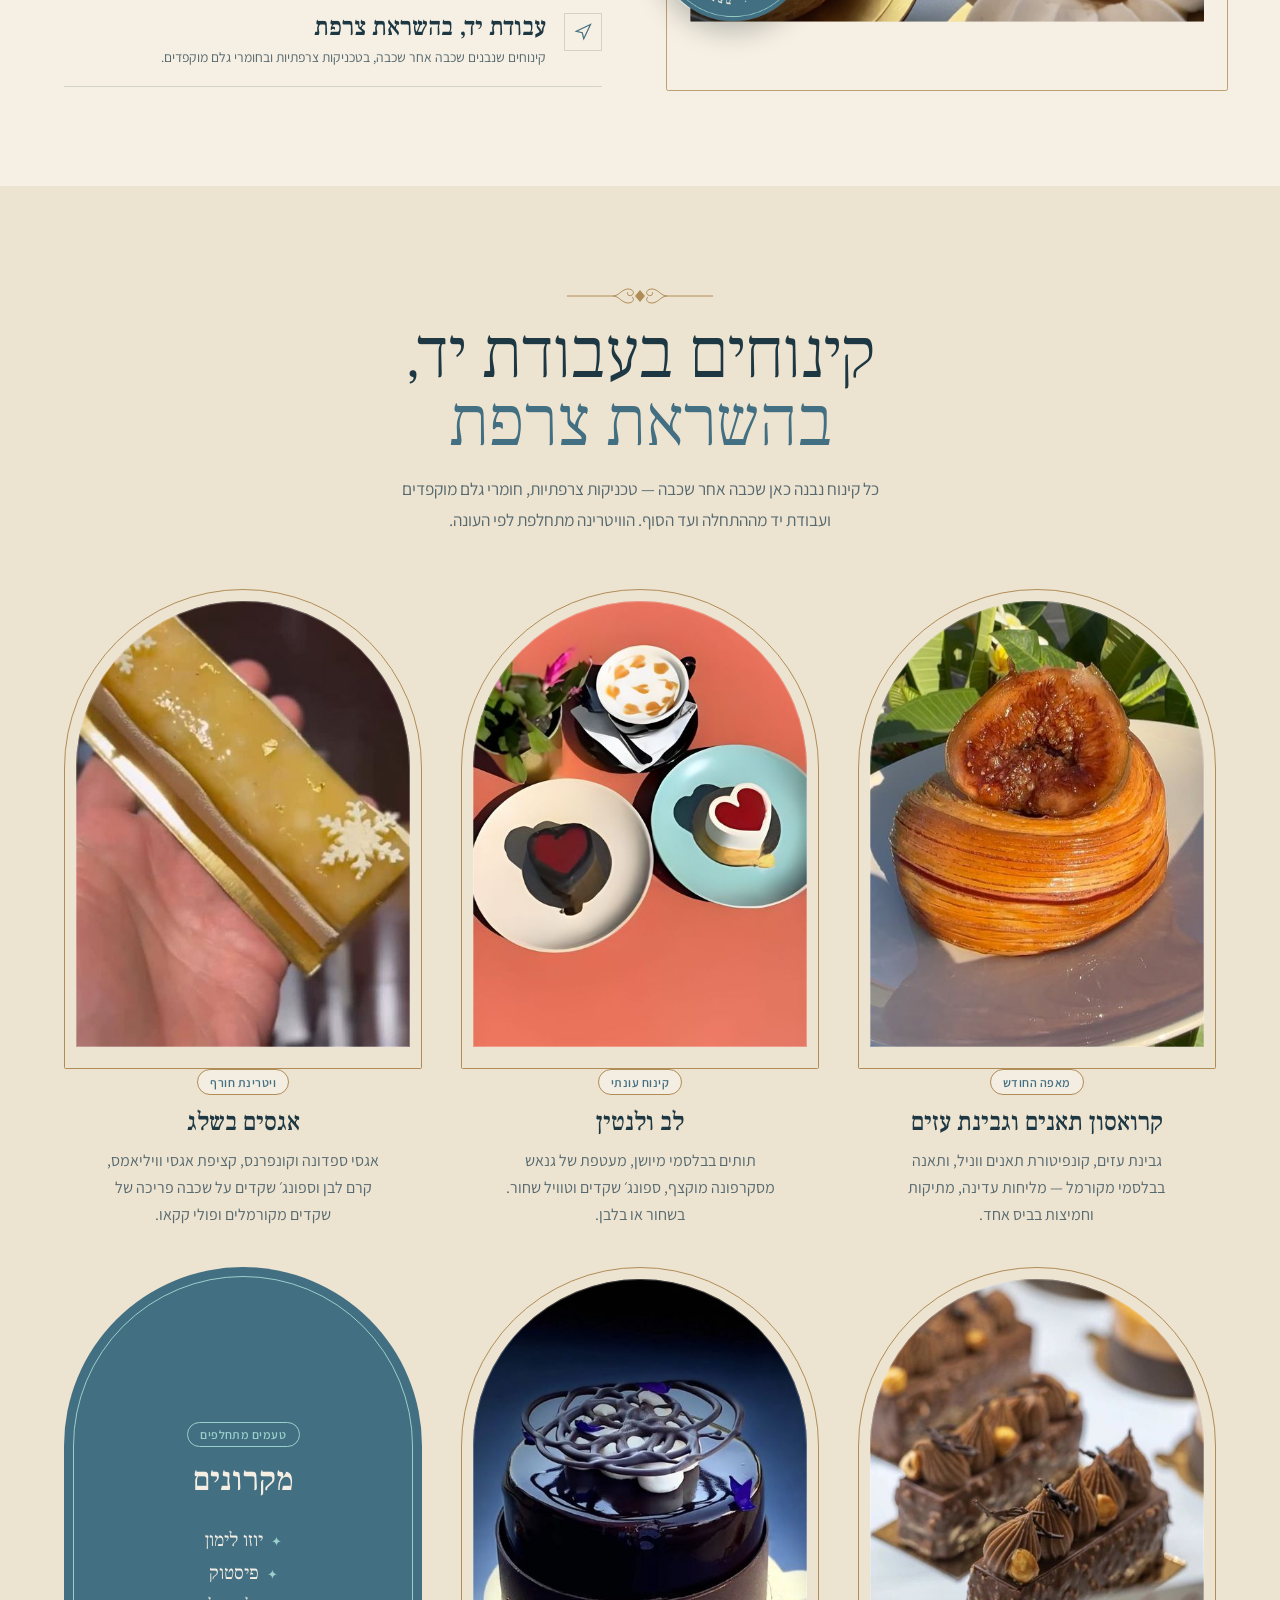
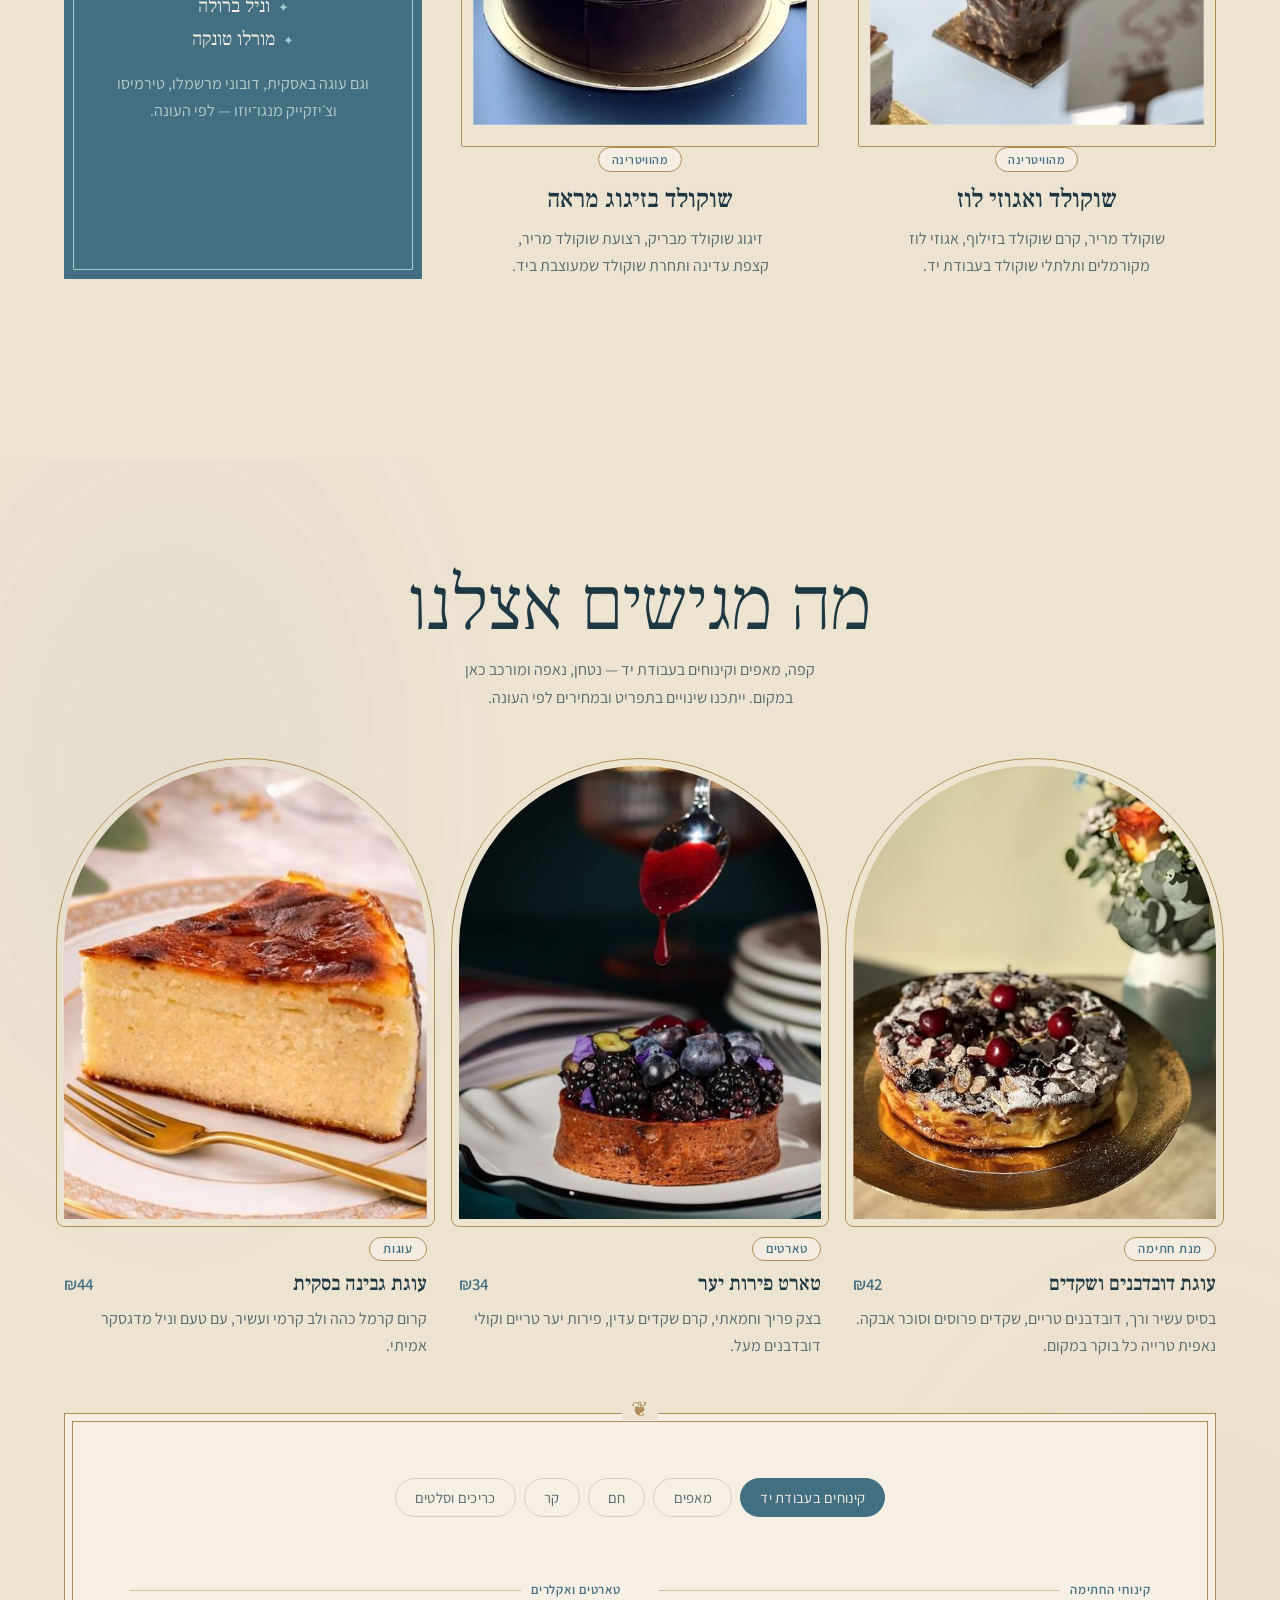
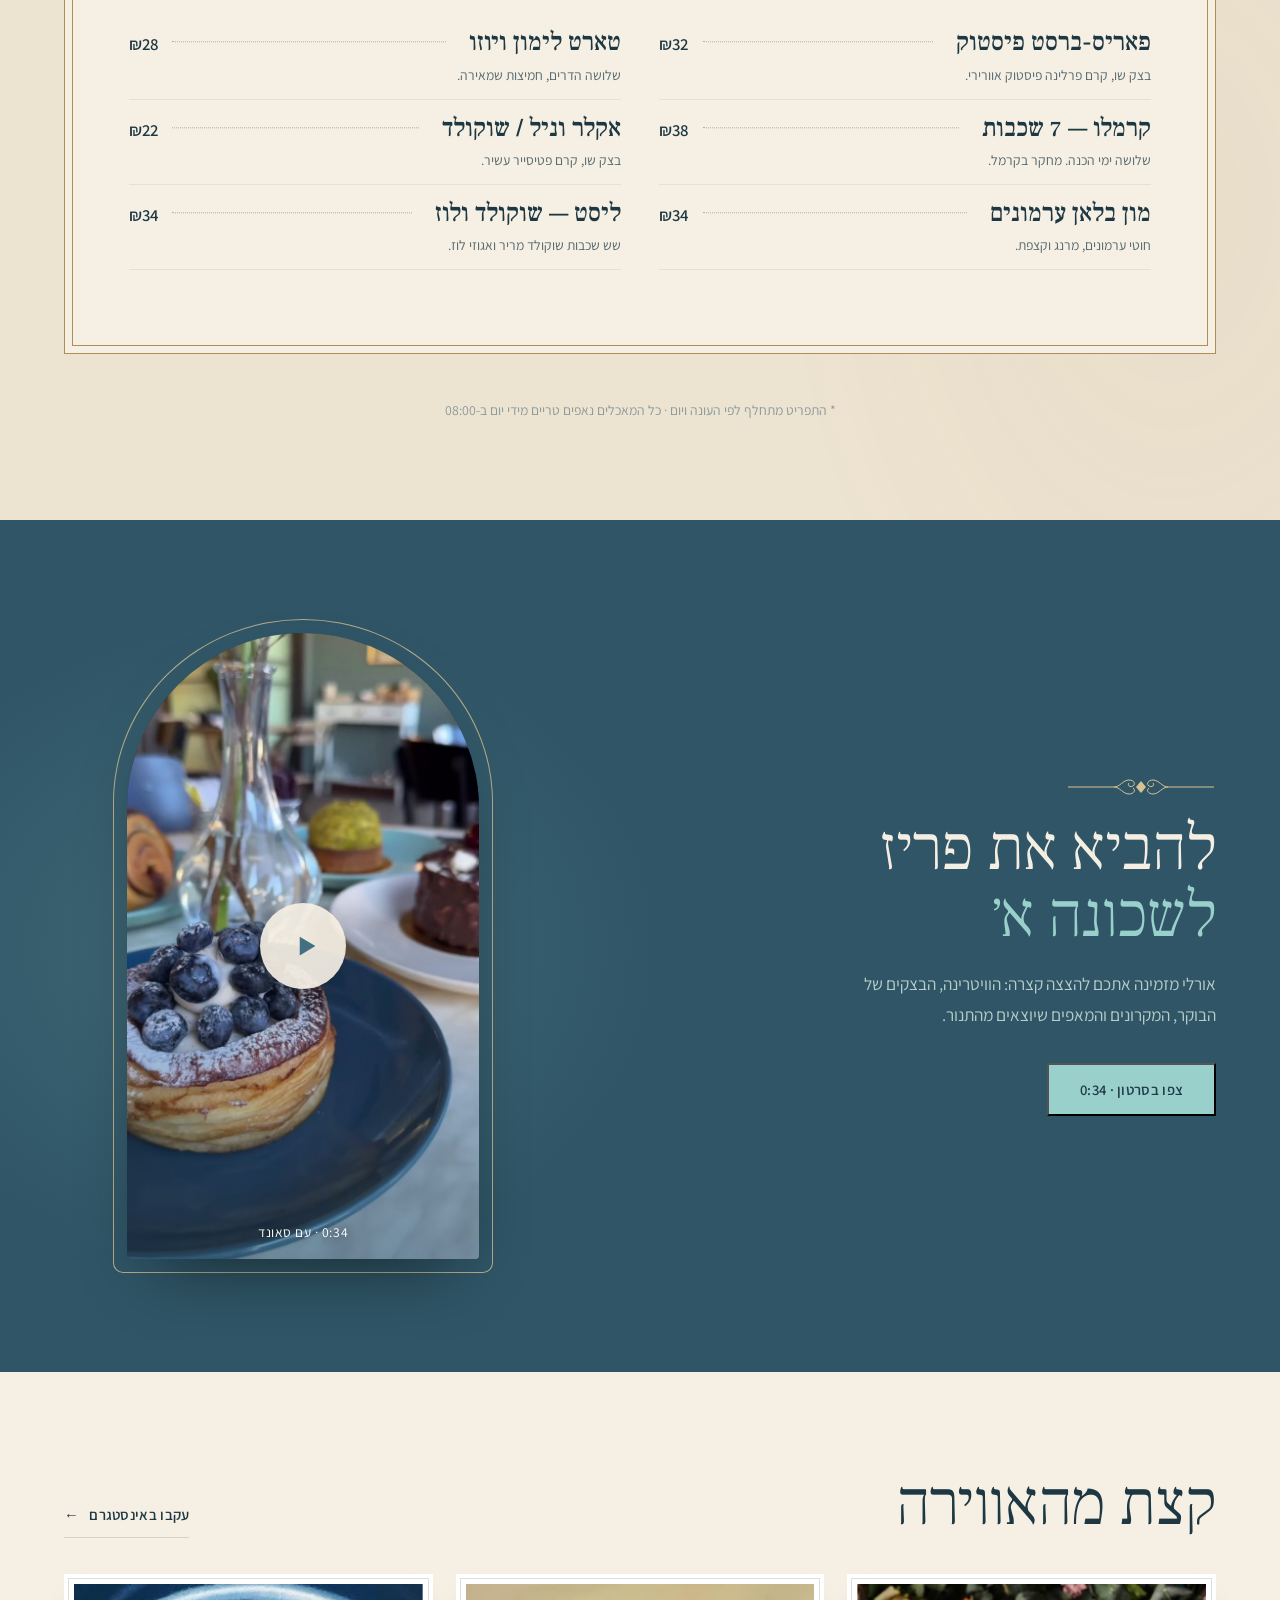
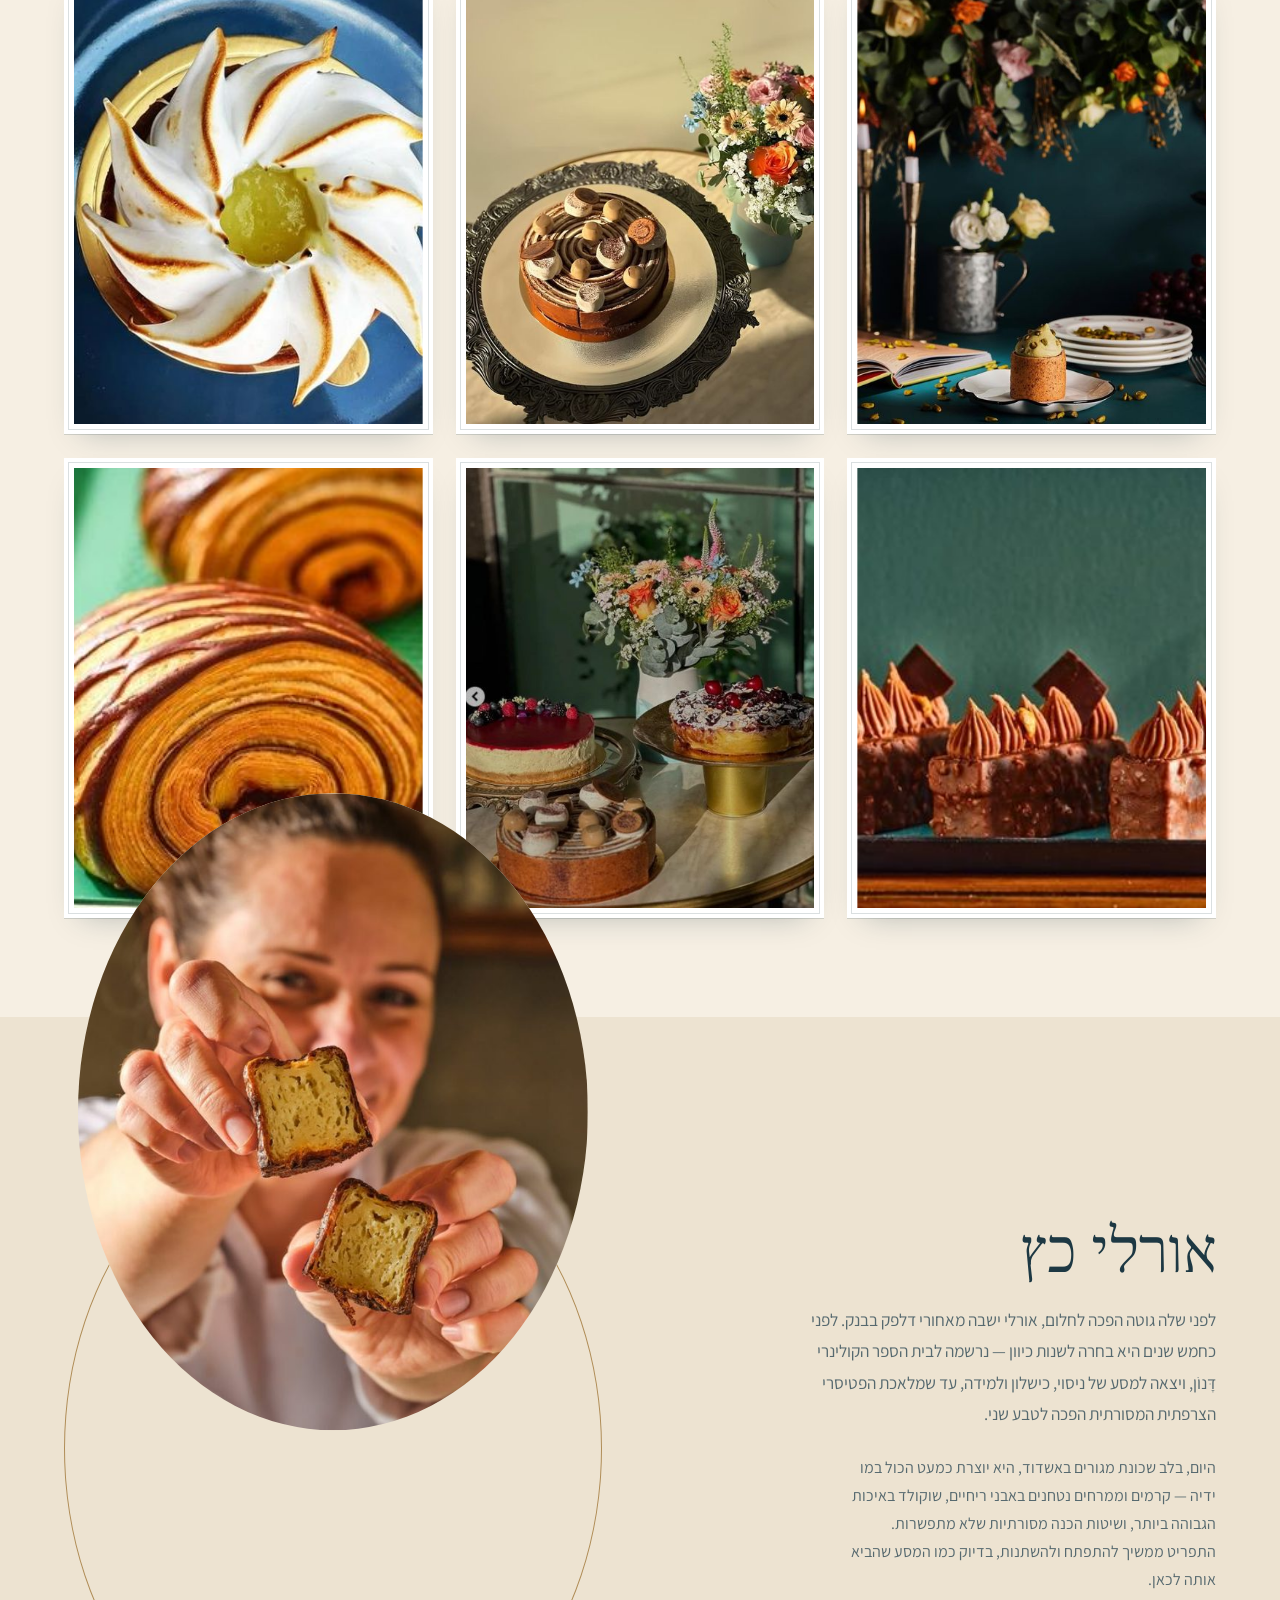
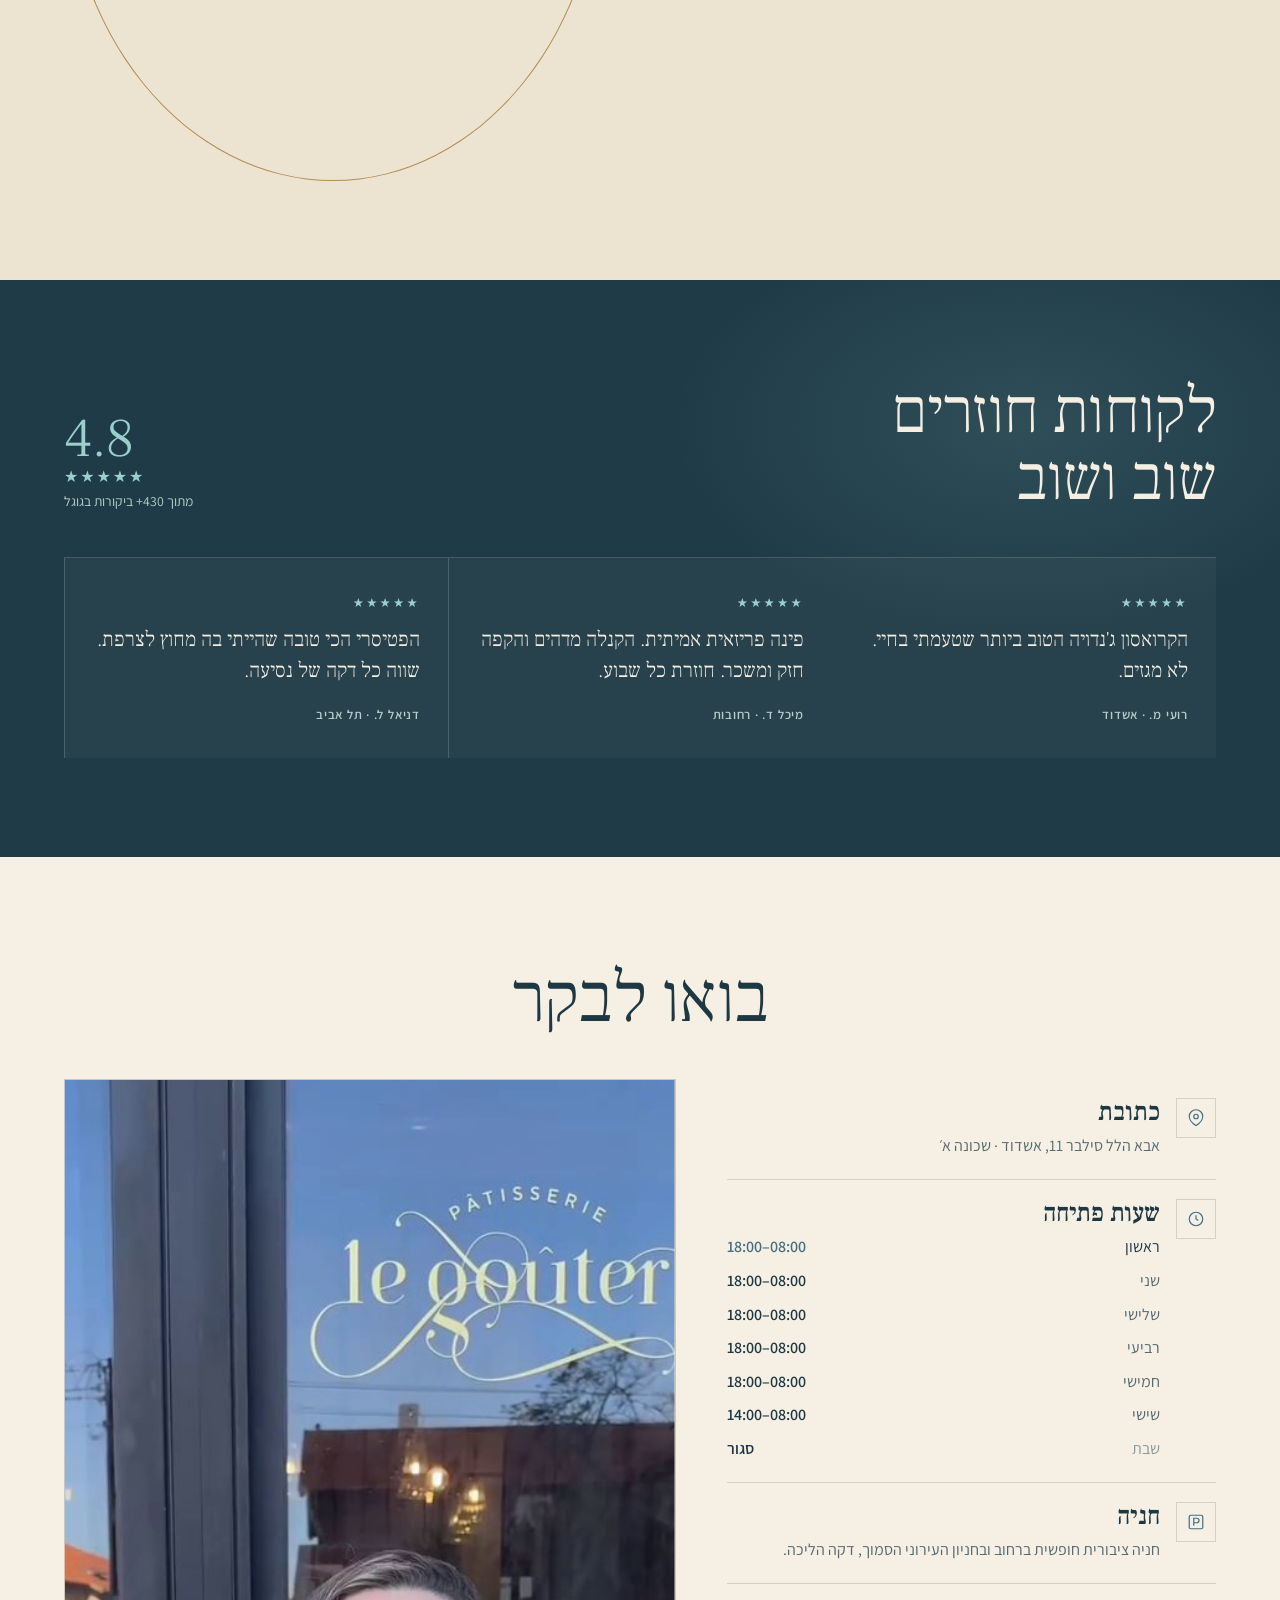
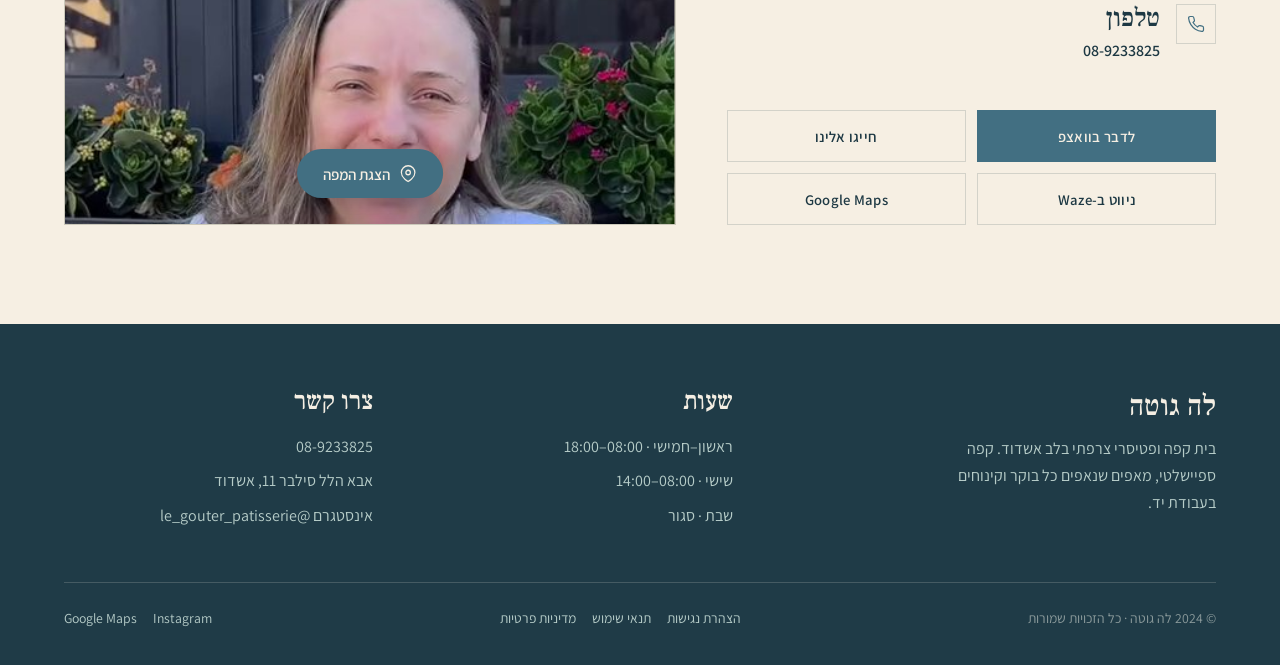
==== commit 5aaadaa7: "Serve 480px image variants to phones Co-Authored-By: Claude Opus 5.5 <noreply@anthropic.com>" ====
--- a/index.html
+++ b/index.html
@@ -644,7 +644,7 @@
 <section class="about" id="about">
   <div class="wrap about-in">
     <div class="about-fig arch">
-      <div class="fig"><img src="assets/img/about-choux.jpg" alt="פחזניות קרם וניל עם לב קרמל, על תחתיות זהב בוויטרינה"></div>
+      <div class="fig"><img src="assets/img/about-choux.jpg" srcset="assets/img/about-choux-480.jpg 480w, assets/img/about-choux.jpg 1000w" sizes="(max-width:900px) 92vw, 44vw" alt="פחזניות קרם וניל עם לב קרמל, על תחתיות זהב בוויטרינה"></div>
       <img class="stamp" src="assets/img/stamp.png" alt="" aria-hidden="true" width="420" height="420">
     </div>
     <div class="about-txt">
@@ -680,31 +680,31 @@
     </div>
     <div class="vit-grid">
       <article class="vcard rise">
-        <div class="vc-wrap"><div class="vc-fig"><img src="assets/img/v-fig.jpg" alt="מאפה קרואסון מסולסל עם תאנה מקורמלת מעל" loading="lazy"></div></div>
+        <div class="vc-wrap"><div class="vc-fig"><img src="assets/img/v-fig.jpg" srcset="assets/img/v-fig-480.jpg 480w, assets/img/v-fig.jpg 720w" sizes="(max-width:640px) 38vw, (max-width:1000px) 44vw, 30vw" alt="מאפה קרואסון מסולסל עם תאנה מקורמלת מעל" loading="lazy"></div></div>
         <span class="vc-tag">מאפה החודש</span>
         <h3 class="t-h3">קרואסון תאנים וגבינת עזים</h3>
         <p>גבינת עזים, קונפיטורת תאנים ווניל, ותאנה בבלסמי מקורמל — מליחות עדינה, מתיקות וחמיצות בביס אחד.</p>
       </article>
       <article class="vcard rise dl1">
-        <div class="vc-wrap"><div class="vc-fig"><img src="assets/img/v-valentine.jpg" alt="קינוחי לב בשחור ובלבן על שולחן קורל, לצד קפה" loading="lazy"></div></div>
+        <div class="vc-wrap"><div class="vc-fig"><img src="assets/img/v-valentine.jpg" srcset="assets/img/v-valentine-480.jpg 480w, assets/img/v-valentine.jpg 900w" sizes="(max-width:640px) 38vw, (max-width:1000px) 44vw, 30vw" alt="קינוחי לב בשחור ובלבן על שולחן קורל, לצד קפה" loading="lazy"></div></div>
         <span class="vc-tag">קינוח עונתי</span>
         <h3 class="t-h3">לב ולנטין</h3>
         <p>תותים בבלסמי מיושן, מעטפת של גנאש מסקרפונה מוקצף, ספונג׳ שקדים וטוויל שחור. בשחור או בלבן.</p>
       </article>
       <article class="vcard rise dl2">
-        <div class="vc-wrap"><div class="vc-fig"><img src="assets/img/v-pears.jpg" alt="קינוח אגסים מוארך עם פתיתי שלג משוקולד לבן" loading="lazy"></div></div>
+        <div class="vc-wrap"><div class="vc-fig"><img src="assets/img/v-pears.jpg" srcset="assets/img/v-pears-480.jpg 480w, assets/img/v-pears.jpg 640w" sizes="(max-width:640px) 38vw, (max-width:1000px) 44vw, 30vw" alt="קינוח אגסים מוארך עם פתיתי שלג משוקולד לבן" loading="lazy"></div></div>
         <span class="vc-tag">ויטרינת חורף</span>
         <h3 class="t-h3">אגסים בשלג</h3>
         <p>אגסי ספדונה וקונפרנס, קציפת אגסי וויליאמס, קרם לבן וספונג׳ שקדים על שכבה פריכה של שקדים מקורמלים ופולי קקאו.</p>
       </article>
       <article class="vcard rise">
-        <div class="vc-wrap"><div class="vc-fig"><img src="assets/img/v-choco.jpg" alt="קינוחי שוקולד ואגוזי לוז עם זילופי קרם בוויטרינה" loading="lazy"></div></div>
+        <div class="vc-wrap"><div class="vc-fig"><img src="assets/img/v-choco.jpg" srcset="assets/img/v-choco-480.jpg 480w, assets/img/v-choco.jpg 841w" sizes="(max-width:640px) 38vw, (max-width:1000px) 44vw, 30vw" alt="קינוחי שוקולד ואגוזי לוז עם זילופי קרם בוויטרינה" loading="lazy"></div></div>
         <span class="vc-tag">מהוויטרינה</span>
         <h3 class="t-h3">שוקולד ואגוזי לוז</h3>
         <p>שוקולד מריר, קרם שוקולד בזילוף, אגוזי לוז מקורמלים ותלתלי שוקולד בעבודת יד.</p>
       </article>
       <article class="vcard rise dl1">
-        <div class="vc-wrap"><div class="vc-fig"><img src="assets/img/v-mirror.jpg" alt="עוגת שוקולד בזיגוג מראה עם תחרת שוקולד וקצפת" loading="lazy"></div></div>
+        <div class="vc-wrap"><div class="vc-fig"><img src="assets/img/v-mirror.jpg" srcset="assets/img/v-mirror-480.jpg 480w, assets/img/v-mirror.jpg 900w" sizes="(max-width:640px) 38vw, (max-width:1000px) 44vw, 30vw" alt="עוגת שוקולד בזיגוג מראה עם תחרת שוקולד וקצפת" loading="lazy"></div></div>
         <span class="vc-tag">מהוויטרינה</span>
         <h3 class="t-h3">שוקולד בזיגוג מראה</h3>
         <p>זיגוג שוקולד מבריק, רצועת שוקולד מריר, קצפת עדינה ותחרת שוקולד שמעוצבת ביד.</p>
@@ -731,7 +731,7 @@
     <!-- מנות החתימה (החליפו את התמונות בצילומים מהאינסטגרם — ראו הערה בראש הקובץ) -->
     <div class="menu-feature">
       <article class="mf rise">
-        <div class="fig"><img src="assets/img/sig-cherry.jpg" alt="עוגת דובדבנים ושקדים"></div>
+        <div class="fig"><img src="assets/img/sig-cherry.jpg" srcset="assets/img/sig-cherry-480.jpg 480w, assets/img/sig-cherry.jpg 900w" sizes="(max-width:760px) 74vw, 30vw" alt="עוגת דובדבנים ושקדים"></div>
         <div class="mf-body">
           <span class="ey t-label mf-tag">מנת חתימה</span>
           <div class="mf-h"><span class="t-h3">עוגת דובדבנים ושקדים</span><span class="pr t-price">₪42</span></div>
@@ -739,7 +739,7 @@
         </div>
       </article>
       <article class="mf rise">
-        <div class="fig"><img src="assets/img/sig-berry.jpg" alt="טארט פירות יער"></div>
+        <div class="fig"><img src="assets/img/sig-berry.jpg" srcset="assets/img/sig-berry-480.jpg 480w, assets/img/sig-berry.jpg 900w" sizes="(max-width:760px) 74vw, 30vw" alt="טארט פירות יער"></div>
         <div class="mf-body">
           <span class="ey t-label mf-tag">טארטים</span>
           <div class="mf-h"><span class="t-h3">טארט פירות יער</span><span class="pr t-price">₪34</span></div>
@@ -747,7 +747,7 @@
         </div>
       </article>
       <article class="mf rise">
-        <div class="fig"><img src="assets/img/sig-basque.jpg" alt="עוגת גבינה בסקית וניל"></div>
+        <div class="fig"><img src="assets/img/sig-basque.jpg" srcset="assets/img/sig-basque-480.jpg 480w, assets/img/sig-basque.jpg 900w" sizes="(max-width:760px) 74vw, 30vw" alt="עוגת גבינה בסקית וניל"></div>
         <div class="mf-body">
           <span class="ey t-label mf-tag">עוגות</span>
           <div class="mf-h"><span class="t-h3">עוגת גבינה בסקית</span><span class="pr t-price">₪44</span></div>
@@ -913,12 +913,12 @@
       <a href="https://www.instagram.com/le_gouter_patisserie" target="_blank" rel="noopener" class="btn btn--text t-btn rise dl1">עקבו באינסטגרם <span class="ar">←</span></a>
     </div>
     <div class="gal-grid">
-      <div class="fig g-a rise"><img src="assets/img/g-pistachio.jpg" alt="קינוח פיסטוק"><span class="pl t-label">פיסטוק</span></div>
-      <div class="fig g-b rise dl1"><img src="assets/img/g-caramel.jpg" alt="קרמלו — שבע שכבות"><span class="pl t-label">קרמלו</span></div>
-      <div class="fig g-c rise"><img src="assets/img/g-lemon.jpg" alt="טארט מרנג לימון"><span class="pl t-label">טארט לימון</span></div>
-      <div class="fig g-d rise dl1"><img src="assets/img/g-choco.jpg" alt="מנות שוקולד ואגוזי לוז"><span class="pl t-label">שוקולד-לוז</span></div>
-      <div class="fig g-e rise dl2"><img src="assets/img/g-vitrine.jpg" alt="מבחר עוגות בוויטרינה"><span class="pl t-label">ויטרינת העוגות</span></div>
-      <div class="fig rise dl2"><img src="assets/img/g-croissant.jpg" alt="קרואסונים טריים מהתנור"><span class="pl t-label">קורסונים טריים</span></div>
+      <div class="fig g-a rise"><img src="assets/img/g-pistachio.jpg" srcset="assets/img/g-pistachio-480.jpg 480w, assets/img/g-pistachio.jpg 900w" sizes="(max-width:900px) 46vw, 30vw" alt="קינוח פיסטוק"><span class="pl t-label">פיסטוק</span></div>
+      <div class="fig g-b rise dl1"><img src="assets/img/g-caramel.jpg" srcset="assets/img/g-caramel-480.jpg 480w, assets/img/g-caramel.jpg 798w" sizes="(max-width:900px) 46vw, 30vw" alt="קרמלו — שבע שכבות"><span class="pl t-label">קרמלו</span></div>
+      <div class="fig g-c rise"><img src="assets/img/g-lemon.jpg" srcset="assets/img/g-lemon-480.jpg 480w, assets/img/g-lemon.jpg 592w" sizes="(max-width:900px) 46vw, 30vw" alt="טארט מרנג לימון"><span class="pl t-label">טארט לימון</span></div>
+      <div class="fig g-d rise dl1"><img src="assets/img/g-choco.jpg" srcset="assets/img/g-choco-480.jpg 480w, assets/img/g-choco.jpg 759w" sizes="(max-width:900px) 46vw, 30vw" alt="מנות שוקולד ואגוזי לוז"><span class="pl t-label">שוקולד-לוז</span></div>
+      <div class="fig g-e rise dl2"><img src="assets/img/g-vitrine.jpg" srcset="assets/img/g-vitrine-480.jpg 480w, assets/img/g-vitrine.jpg 603w" sizes="(max-width:900px) 46vw, 30vw" alt="מבחר עוגות בוויטרינה"><span class="pl t-label">ויטרינת העוגות</span></div>
+      <div class="fig rise dl2"><img src="assets/img/g-croissant.jpg" srcset="assets/img/g-croissant-480.jpg 480w, assets/img/g-croissant.jpg 624w" sizes="(max-width:900px) 46vw, 30vw" alt="קרואסונים טריים מהתנור"><span class="pl t-label">קורסונים טריים</span></div>
     </div>
   </div>
 </section>
@@ -938,7 +938,7 @@
       </div>
     </div>
     <div class="about-fig rise dl1">
-      <div class="fig"><img src="assets/img/orly.jpg" style="object-position:center 32%" alt="אורלי כץ, מייסדת לה גוטה"></div>
+      <div class="fig"><img src="assets/img/orly.jpg" srcset="assets/img/orly-480.jpg 480w, assets/img/orly.jpg 1000w" sizes="(max-width:900px) 92vw, 44vw" style="object-position:center 32%" alt="אורלי כץ, מייסדת לה גוטה"></div>
     </div>
   </div>
 </section>
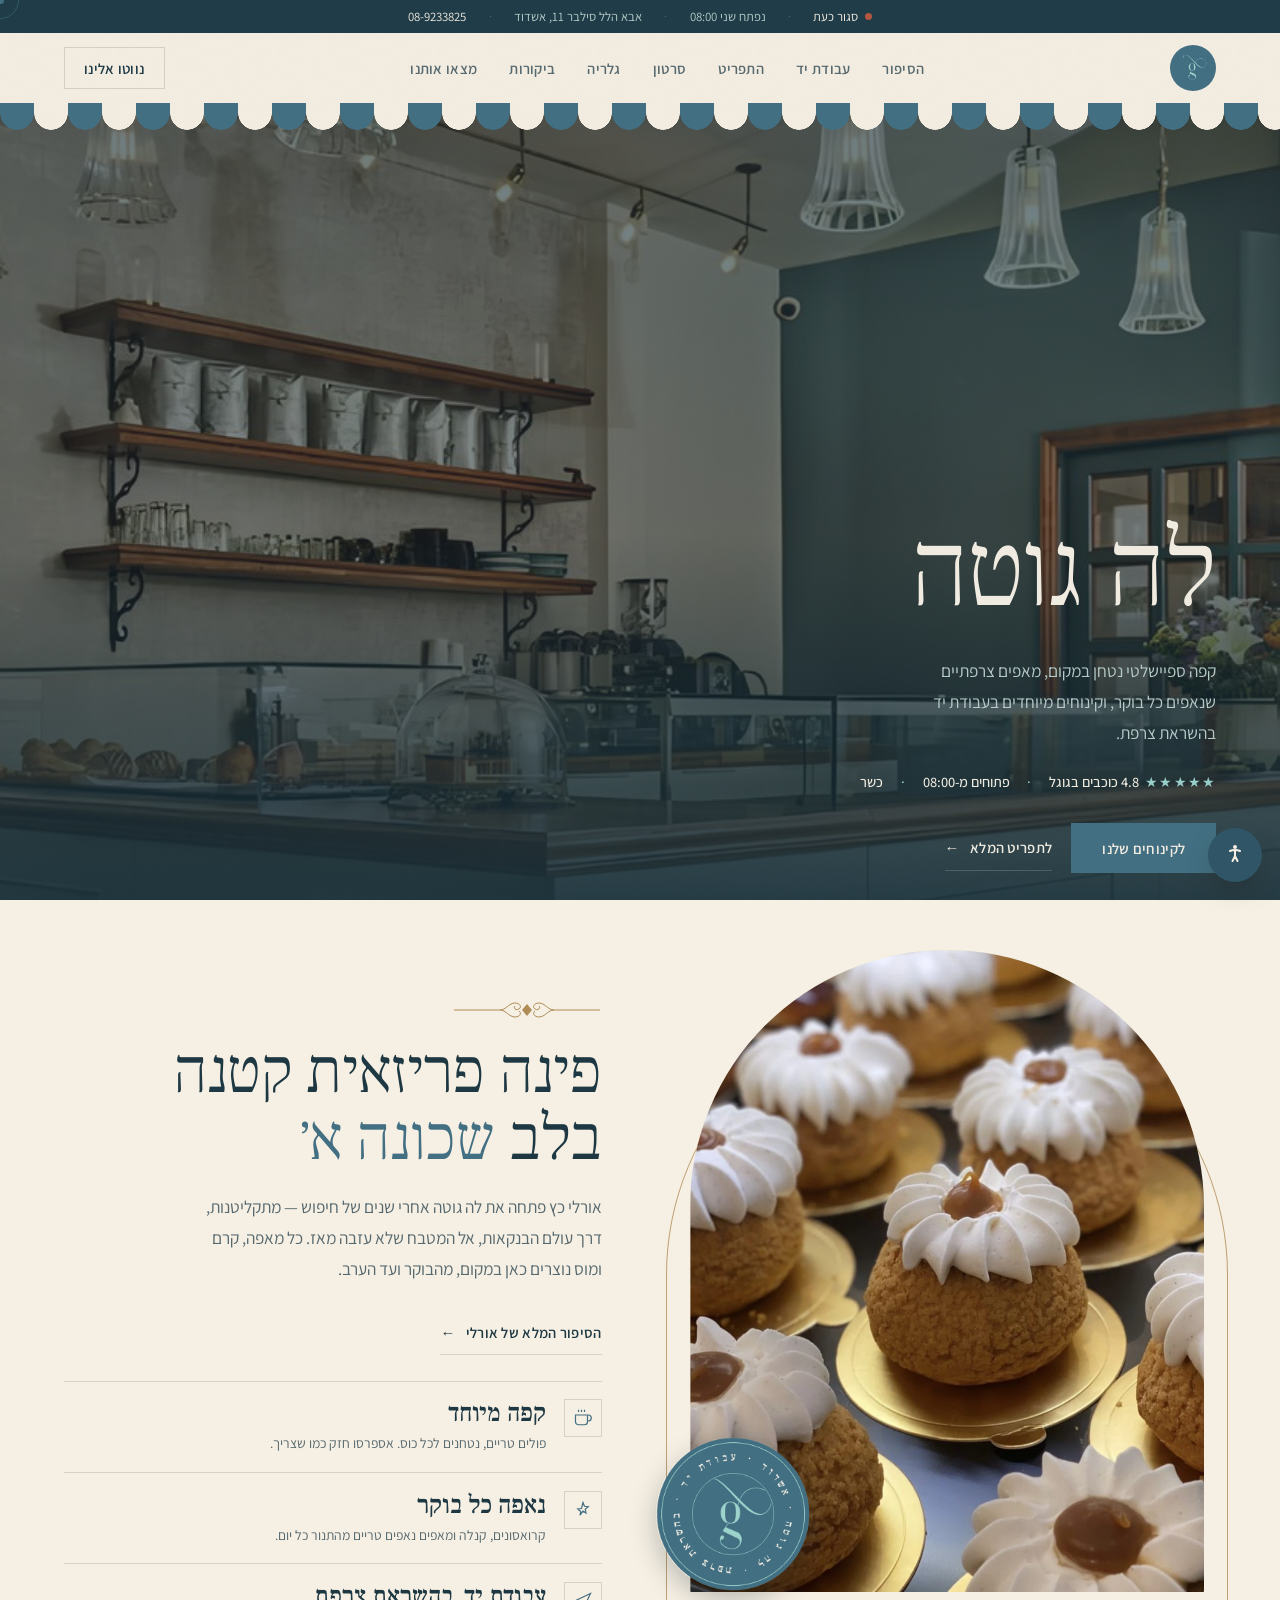
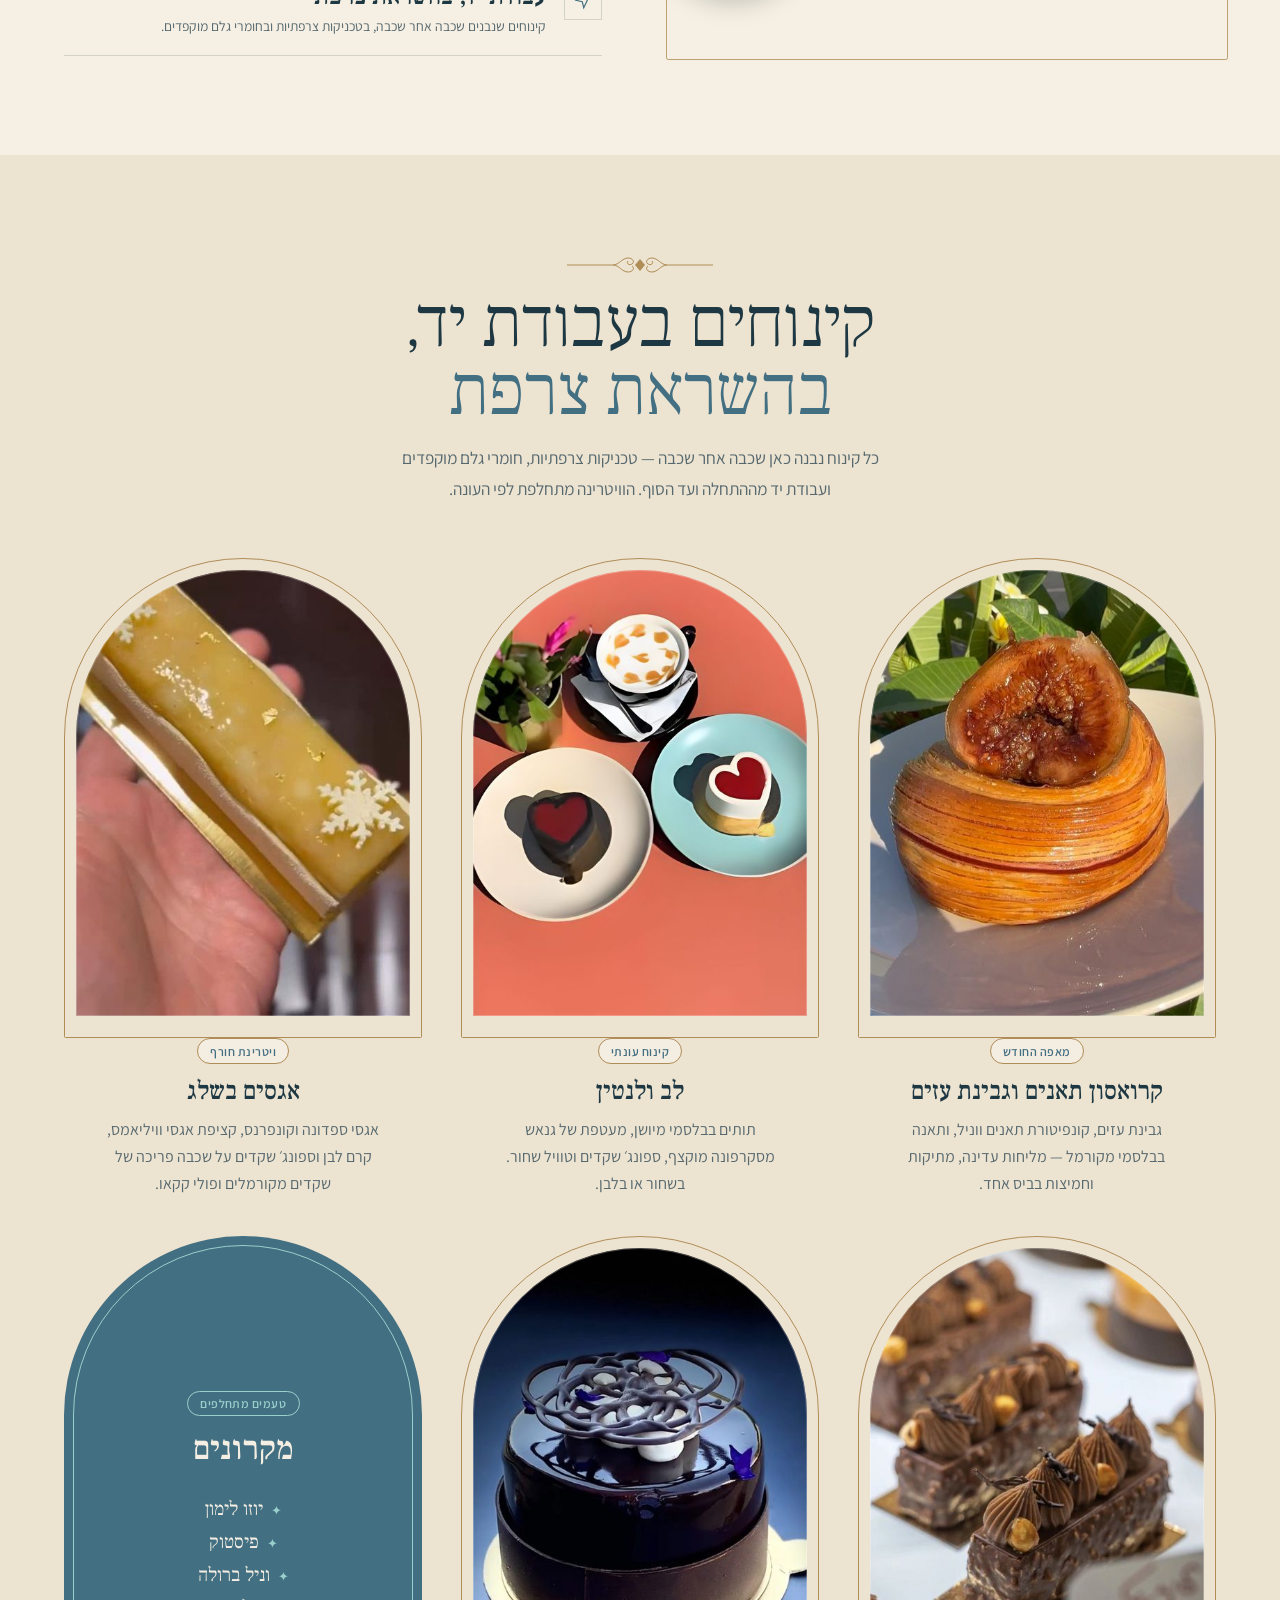
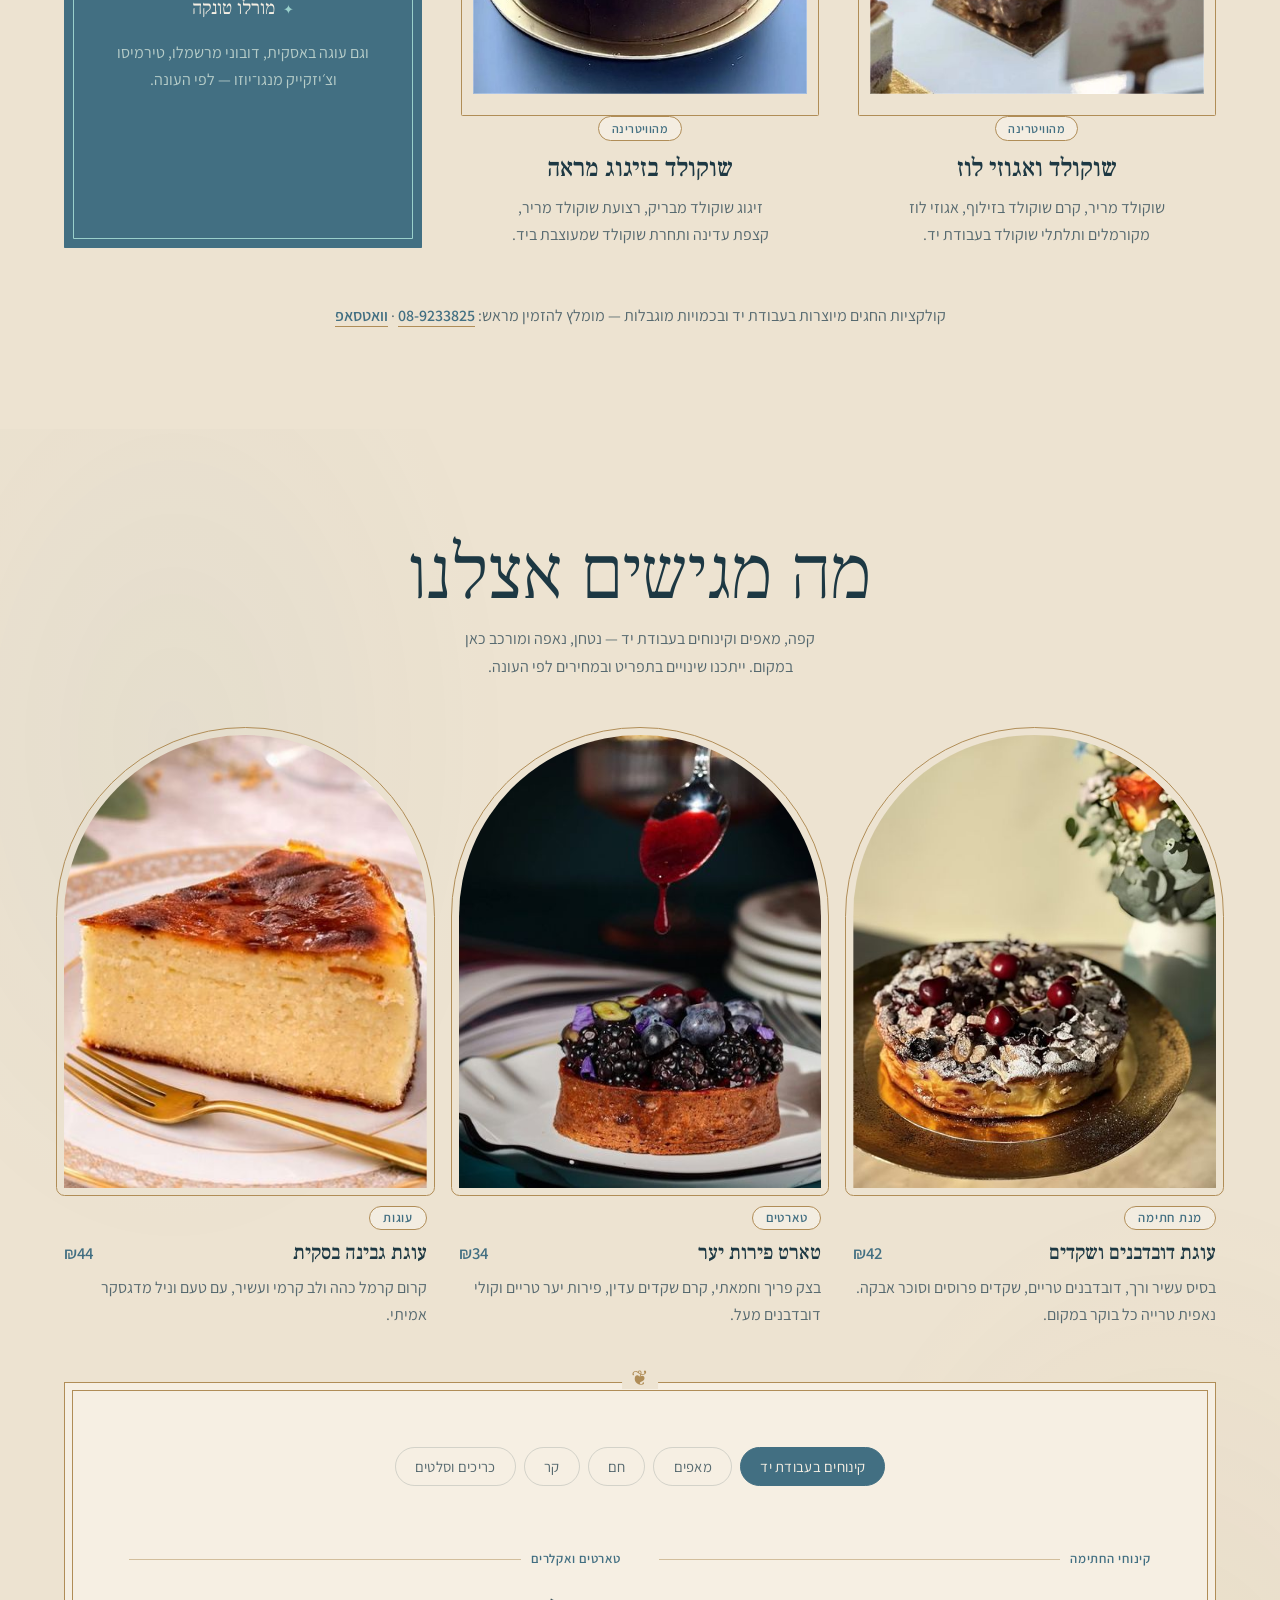
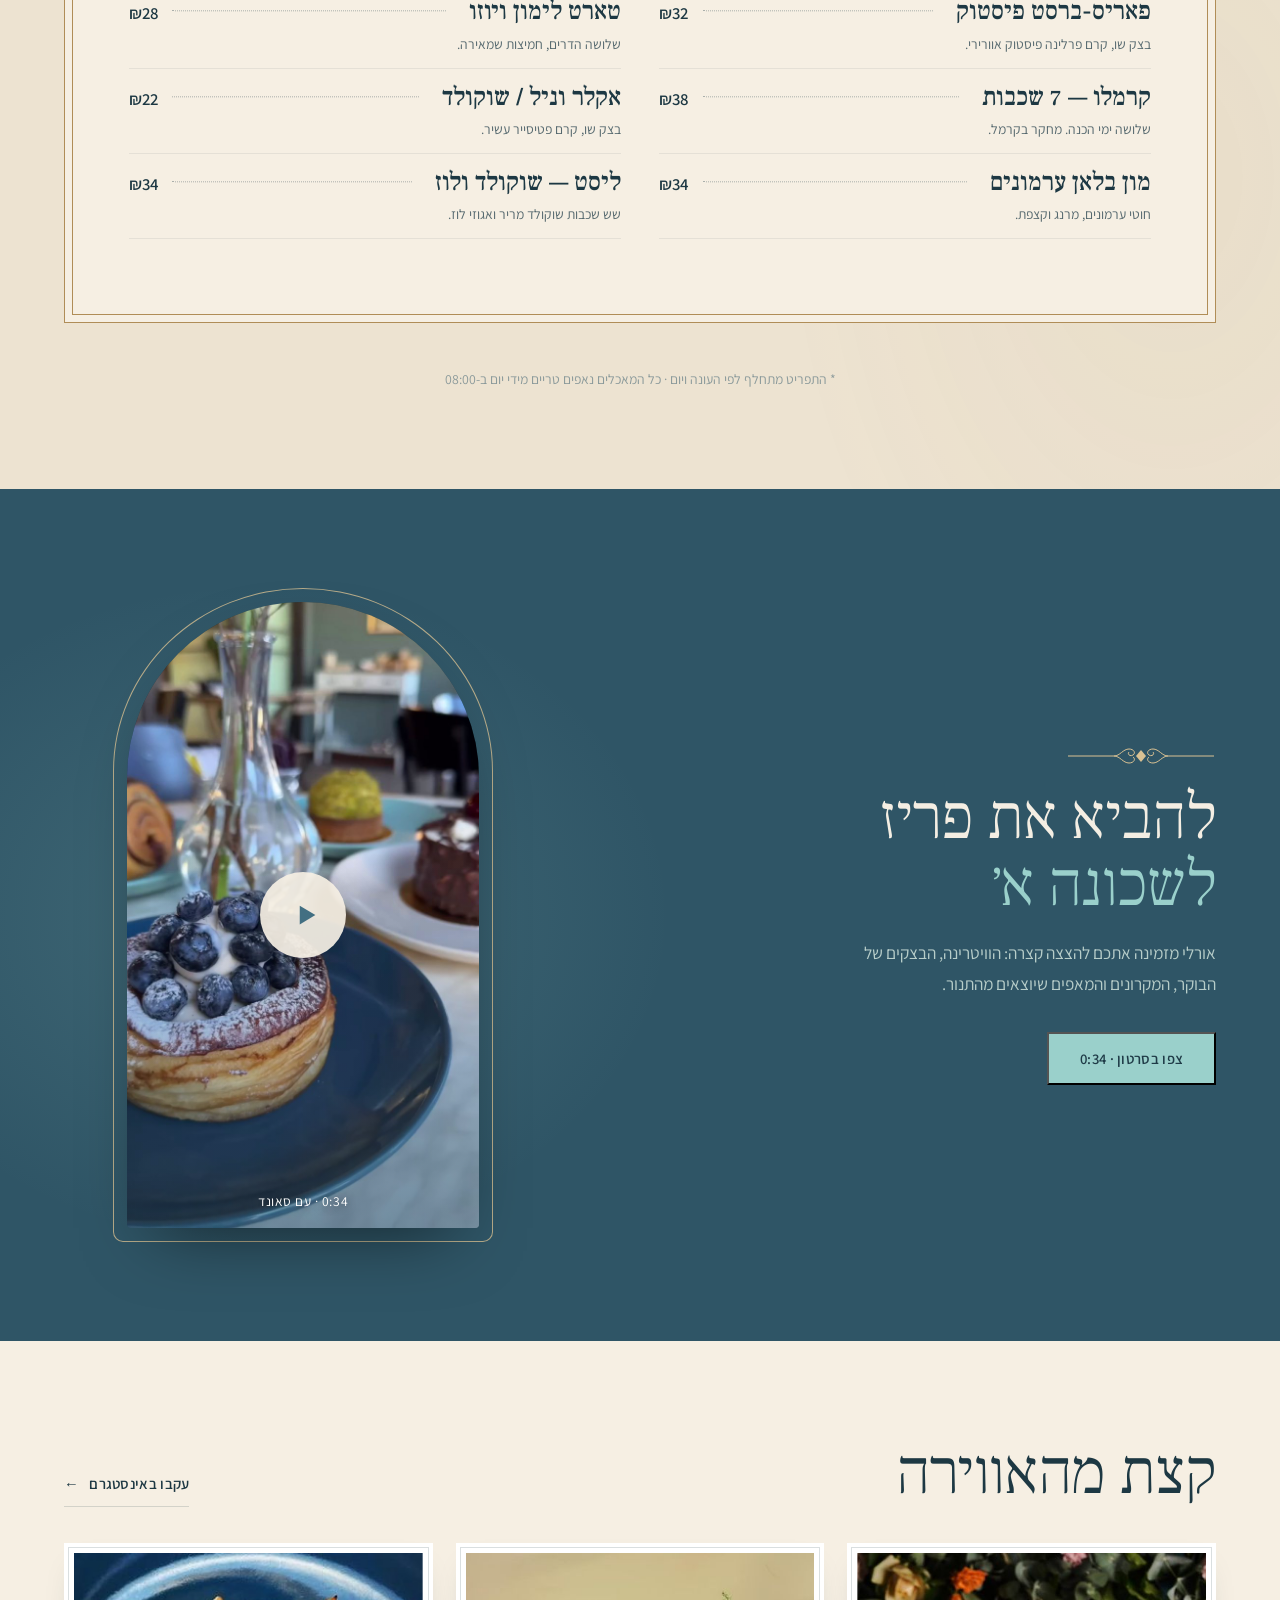
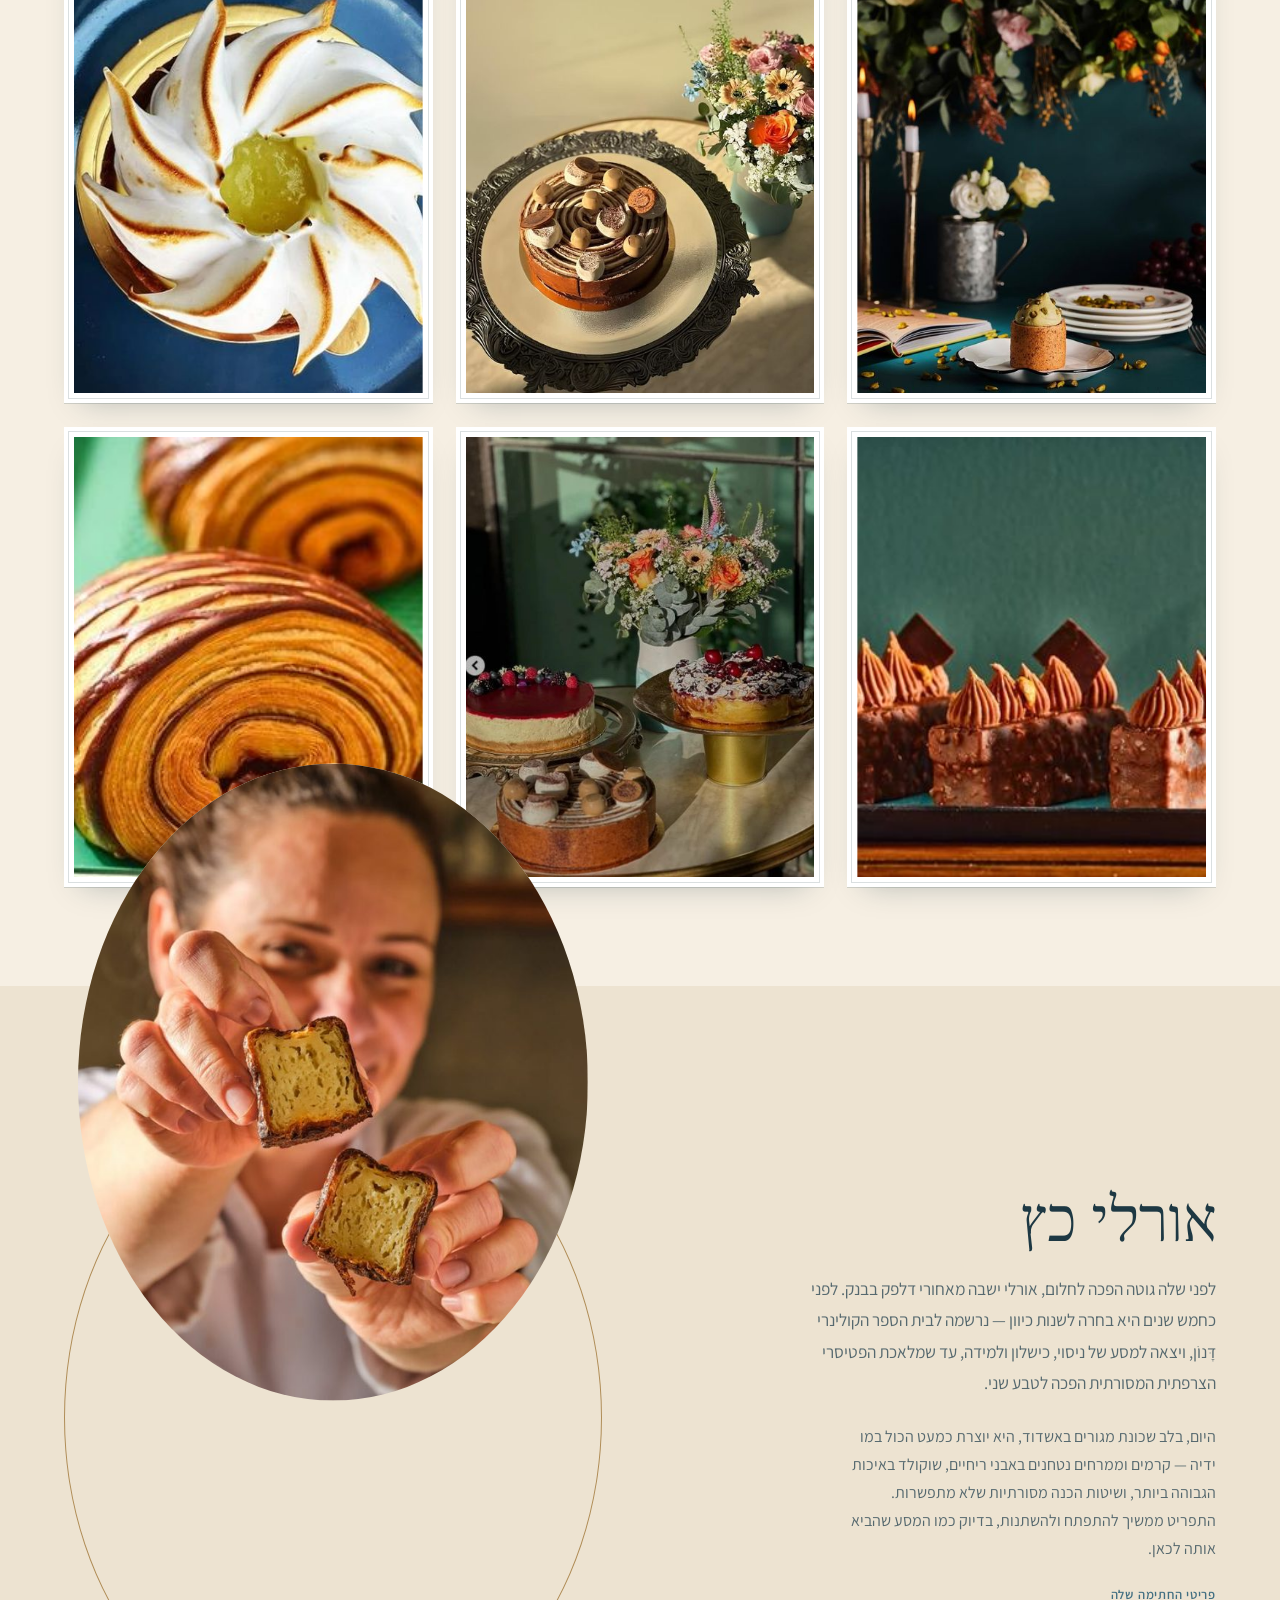
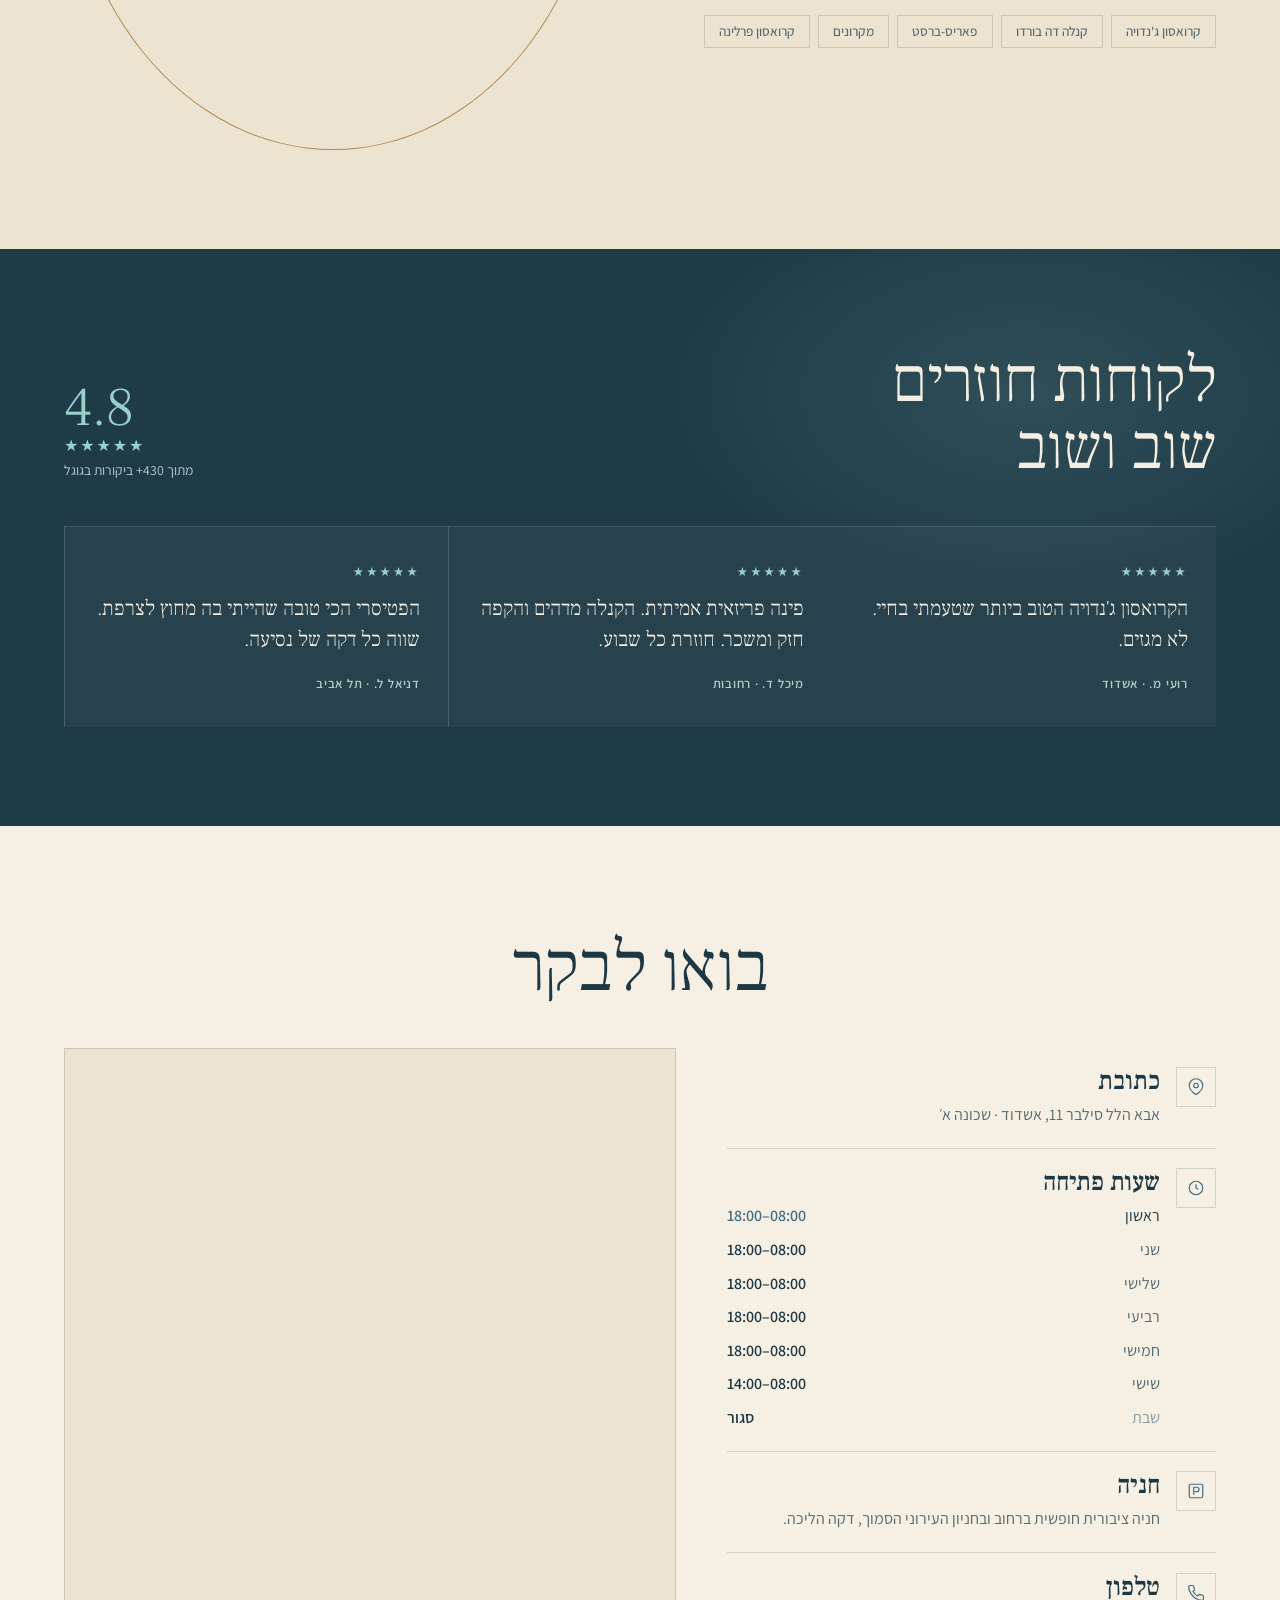
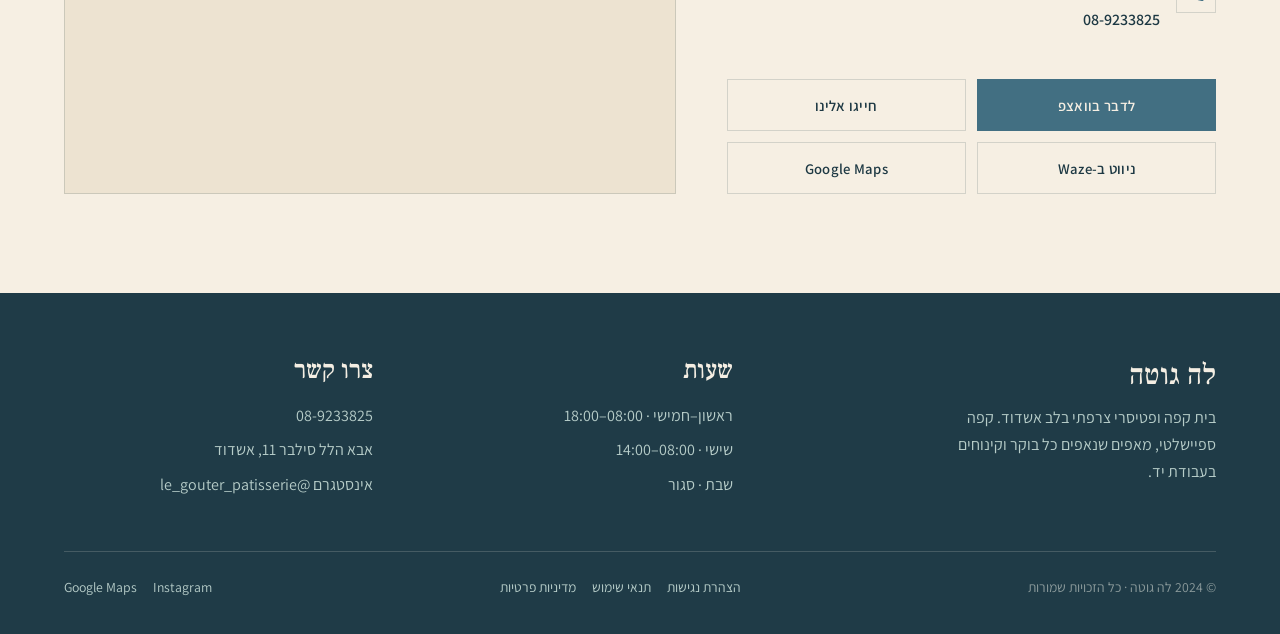
==== commit 63711cc9: "Restore the Google map, lower the hero copy, mobile header with centered logo and call button The ma" ====
--- a/index.html
+++ b/index.html
@@ -130,6 +130,8 @@
 .nav-links a::after{content:"";position:absolute;right:0;bottom:-5px;width:0;height:1px;background:var(--crema);transition:width var(--d2) var(--ease)}
 .nav-links a:hover{color:var(--ink)}.nav-links a:hover::after{width:100%}
 .nav-cta{display:flex;align-items:center;gap:1rem}
+.nav-tel{display:none;width:40px;height:40px;border-radius:50%;border:1px solid rgba(66,111,130,.35);color:var(--petrol);align-items:center;justify-content:center;transition:background .4s var(--ease),color .4s var(--ease),border-color .4s}
+.nav-tel:hover,.nav-tel:active{background:var(--petrol);color:var(--paper);border-color:var(--petrol)}
 .burger{display:none;width:28px;height:12px;position:relative;cursor:pointer}
 .burger span{position:absolute;right:0;left:0;height:1.5px;background:var(--ink);transition:.4s var(--ease)}
 .burger span:nth-child(1){top:0}.burger span:nth-child(2){bottom:0}
@@ -141,7 +143,7 @@
 .mm .info{margin-top:2rem;color:var(--cream-soft);display:flex;flex-direction:column;gap:.6rem}
 
 /* ===================== הירו ===================== */
-.hero{position:relative;min-height:92svh;display:flex;align-items:flex-end;overflow:hidden}
+.hero{position:relative;min-height:calc(100svh - var(--hdr,104px));min-height:max(560px,calc(100svh - var(--hdr,104px)));display:flex;align-items:flex-end;overflow:hidden}
 .hero-bg{position:absolute;inset:0;z-index:0;overflow:hidden;background:var(--espresso)}
 .hero-bg img{position:absolute;inset:0;width:100%;height:100%;object-fit:cover;filter:saturate(.92) contrast(1.03) brightness(.78)}
 .hb-mobile{display:none}
@@ -150,7 +152,7 @@
   linear-gradient(to top,rgba(24,48,58,.9) 0%,rgba(24,48,58,.4) 46%,rgba(24,48,58,.5) 100%),
   radial-gradient(60% 50% at 80% 20%,rgba(154,208,203,.18),transparent 60%)}
 #steam{position:absolute;inset:0;z-index:1;pointer-events:none;mix-blend-mode:screen;opacity:.5}
-.hero-in{position:relative;z-index:3;width:100%;max-width:1280px;margin:0 auto;padding:0 var(--gut) clamp(40px,7vh,90px);color:var(--cream-text)}
+.hero-in{position:relative;z-index:3;width:100%;max-width:1280px;margin:0 auto;padding:0 var(--gut) clamp(18px,3vh,34px);color:var(--cream-text)}
 .hero h1{color:var(--cream-text)}
 .hero h1 .l2{color:var(--crema-2)}
 .hero-sub{margin-top:1.6rem;max-width:32ch;color:var(--cream-soft)}
@@ -160,7 +162,7 @@
 .hero-meta .dotsep{color:var(--crema-2)}
 .hero-meta .stars{color:var(--crema-2);letter-spacing:.08em}
 .hero-cta{margin-top:2rem;display:flex;align-items:center;gap:1.2rem;flex-wrap:wrap}
-.cue{position:absolute;left:var(--gut);bottom:34px;z-index:3;display:flex;flex-direction:column;align-items:center;gap:8px}
+.cue{position:absolute;left:var(--gut);bottom:22px;z-index:3;display:flex;flex-direction:column;align-items:center;gap:8px}
 .cue .rail{width:1px;height:46px;background:var(--line-cream);position:relative;overflow:hidden}
 .cue .rail::after{content:"";position:absolute;left:0;right:0;top:0;height:42%;background:var(--crema-2);animation:cue 1.9s var(--ease) infinite}
 @keyframes cue{0%{transform:translateY(-120%)}100%{transform:translateY(280%)}}
@@ -266,9 +268,7 @@
 .find-actions .full{grid-column:1/-1}
 .map-wrap{position:relative;overflow:hidden;border:1px solid var(--line);min-height:420px}
 .map-wrap iframe{position:absolute;inset:0;width:100%;height:100%;border:0;display:block}
-.map-wrap .map-ph{position:absolute;inset:0;width:100%;height:100%;object-fit:cover;object-position:50% 30%}
-.map-load{position:absolute;left:50%;bottom:26px;transform:translateX(-50%);display:inline-flex;align-items:center;gap:.6em;padding:.95em 1.7em;border:0;border-radius:999px;background:var(--petrol);color:var(--paper);font-family:"Assistant",sans-serif;font-weight:600;font-size:.95rem;cursor:pointer;box-shadow:0 12px 30px rgba(20,40,48,.35);transition:background .4s var(--ease),transform .4s var(--ease)}
-.map-load:hover{background:var(--ink);transform:translateX(-50%) translateY(-2px)}
+
 
 /* ===================== פוטר ===================== */
 footer{background:var(--espresso);color:var(--cream-soft);padding:clamp(48px,7vh,80px) 0 clamp(28px,4vh,40px)}
@@ -467,6 +467,9 @@
 @media(max-width:900px){
   :root{--sec:clamp(56px,9vh,90px)}
   .nav-links{display:none}.burger{display:block}
+  .nav-in{position:relative}
+  .nav-tel{display:inline-flex}
+  .brand{position:absolute;left:50%;top:50%;transform:translate(-50%,-50%)}
   .nav-cta .btn--out{display:none}
   .about-in{grid-template-columns:1fr;gap:36px}.about-fig{order:-1}
   .menu-grid{grid-template-columns:1fr;gap:0}
@@ -484,8 +487,8 @@
   .foot-top{grid-template-columns:1fr;gap:28px}
 }
 @media(max-width:560px){
-  .hero{min-height:69svh;align-items:center}
-  .hero-in{padding-top:14px;padding-bottom:20px}
+  .hero{min-height:69svh;align-items:flex-end}
+  .hero-in{padding-top:70px;padding-bottom:16px}
     .hero h1{font-size:clamp(2.8rem,13.5vw,4rem)}
   .hero-sub{font-size:.9rem;max-width:none;margin-top:1.1rem;line-height:1.65}
   .hero-meta{gap:.4rem .8rem;font-size:.78rem;margin-top:1rem}
@@ -578,6 +581,7 @@
 <!-- ניווט -->
 <nav id="nav">
   <div class="nav-in">
+    <a href="tel:089233825" class="nav-tel" aria-label="התקשרו אלינו: 08-9233825"><svg viewBox="0 0 24 24" width="19" height="19" fill="none" stroke="currentColor" stroke-width="1.4" stroke-linecap="round" stroke-linejoin="round" aria-hidden="true"><path d="M21.5 16.9v2.8a1.9 1.9 0 0 1-2.1 1.9 18.7 18.7 0 0 1-8.2-2.9 18.4 18.4 0 0 1-5.7-5.7 18.7 18.7 0 0 1-2.9-8.2A1.9 1.9 0 0 1 4.5 2.7h2.8a1.9 1.9 0 0 1 1.9 1.6c.1.9.4 1.8.7 2.7a1.9 1.9 0 0 1-.4 2L8.3 10.2a15.1 15.1 0 0 0 5.7 5.7l1.2-1.2a1.9 1.9 0 0 1 2-.4c.9.3 1.8.6 2.7.7a1.9 1.9 0 0 1 1.6 1.9z"/></svg></a>
     <a href="#top" class="brand" aria-label="לה גוטה — דף הבית"><img src="assets/img/logo.jpg" alt="לה גוטה" class="logo-img"></a>
     <div class="nav-links t-btn">
       <a href="#about">הסיפור</a>
@@ -1008,11 +1012,8 @@
         </div>
       </div>
 
-      <div class="map-wrap fig rise dl1">
-        <img class="map-ph" src="assets/img/storefront.jpg" alt="חזית לה גוטה פטיסרי ברחוב אבא הלל סילבר 11, אשדוד" loading="lazy">
-        <button type="button" class="map-load" data-src="https://maps.google.com/maps?q=31.8113175,34.6441395&amp;hl=he&amp;z=15&amp;output=embed">
-          <svg width="18" height="18" viewBox="0 0 24 24" fill="none" stroke="currentColor" stroke-width="1.7" aria-hidden="true"><path d="M21 10c0 7-9 12-9 12s-9-5-9-12a9 9 0 1118 0z"/><circle cx="12" cy="10" r="3"/></svg>
-          <span>הצגת המפה</span></button>
+      <div class="map-wrap fig rise dl1" data-map="https://maps.google.com/maps?q=31.8113175,34.6441395&amp;hl=he&amp;z=15&amp;output=embed">
+        <noscript><iframe title="מפת לה גוטה פטיסרי אשדוד והסביבה" referrerpolicy="no-referrer-when-downgrade" allowfullscreen src="https://maps.google.com/maps?q=31.8113175,34.6441395&amp;hl=he&amp;z=15&amp;output=embed"></iframe></noscript>
       </div>
     </div>
   </div>
@@ -1079,6 +1080,8 @@
     if(today&&hours[d])today.classList.add('today');
   })();
 
+  /* גובה הפתיחה = המסך פחות הפס העליון והניווט */
+  (function(){var tb=document.querySelector('.topbar'),n=document.getElementById('nav');function set(){document.documentElement.style.setProperty('--hdr',((tb?tb.offsetHeight:0)+(n?n.offsetHeight:0))+'px');}set();addEventListener('resize',set);})();
   /* ---------- ניווט ---------- */
   var nav=document.getElementById('nav');
   addEventListener('scroll',function(){nav.classList.toggle('scr',scrollY>20);},{passive:true});
@@ -1214,12 +1217,15 @@
   if('IntersectionObserver' in window)new IntersectionObserver(function(e){if(!e[0].isIntersecting&&!v.paused)v.pause();},{threshold:.2}).observe(v);
 })();
 (function(){
-  var b=document.querySelector('.map-load');if(!b)return;
-  b.addEventListener('click',function(){
-    var w=b.parentNode,f=document.createElement('iframe');
-    f.title='מפת לה גוטה פטיסרי, אבא הלל סילבר 11, אשדוד';f.referrerPolicy='no-referrer-when-downgrade';f.allowFullscreen=true;f.src=b.dataset.src;
-    w.appendChild(f);b.remove();var ph=w.querySelector('.map-ph');if(ph)ph.remove();
-  });
+  var w=document.querySelector('.map-wrap[data-map]');if(!w)return;
+  var done=false,near=false,t=null;
+  function load(){if(done)return;done=true;var f=document.createElement('iframe');
+    f.title='מפת לה גוטה פטיסרי אשדוד והסביבה';f.referrerPolicy='no-referrer-when-downgrade';f.allowFullscreen=true;f.src=w.dataset.map;w.appendChild(f);}
+  function idle(){clearTimeout(t);t=setTimeout(function(){if(near)load();},220);}
+  if(!('IntersectionObserver' in window)){load();return;}
+  new IntersectionObserver(function(e){near=e[0].isIntersecting;if(near)idle();},{rootMargin:'1400px 0px'}).observe(w);
+  new IntersectionObserver(function(e){if(e[0].isIntersecting)load();}).observe(w);
+  addEventListener('scroll',function(){if(!done&&near)idle();},{passive:true});
 })();
 </script>
 </body>
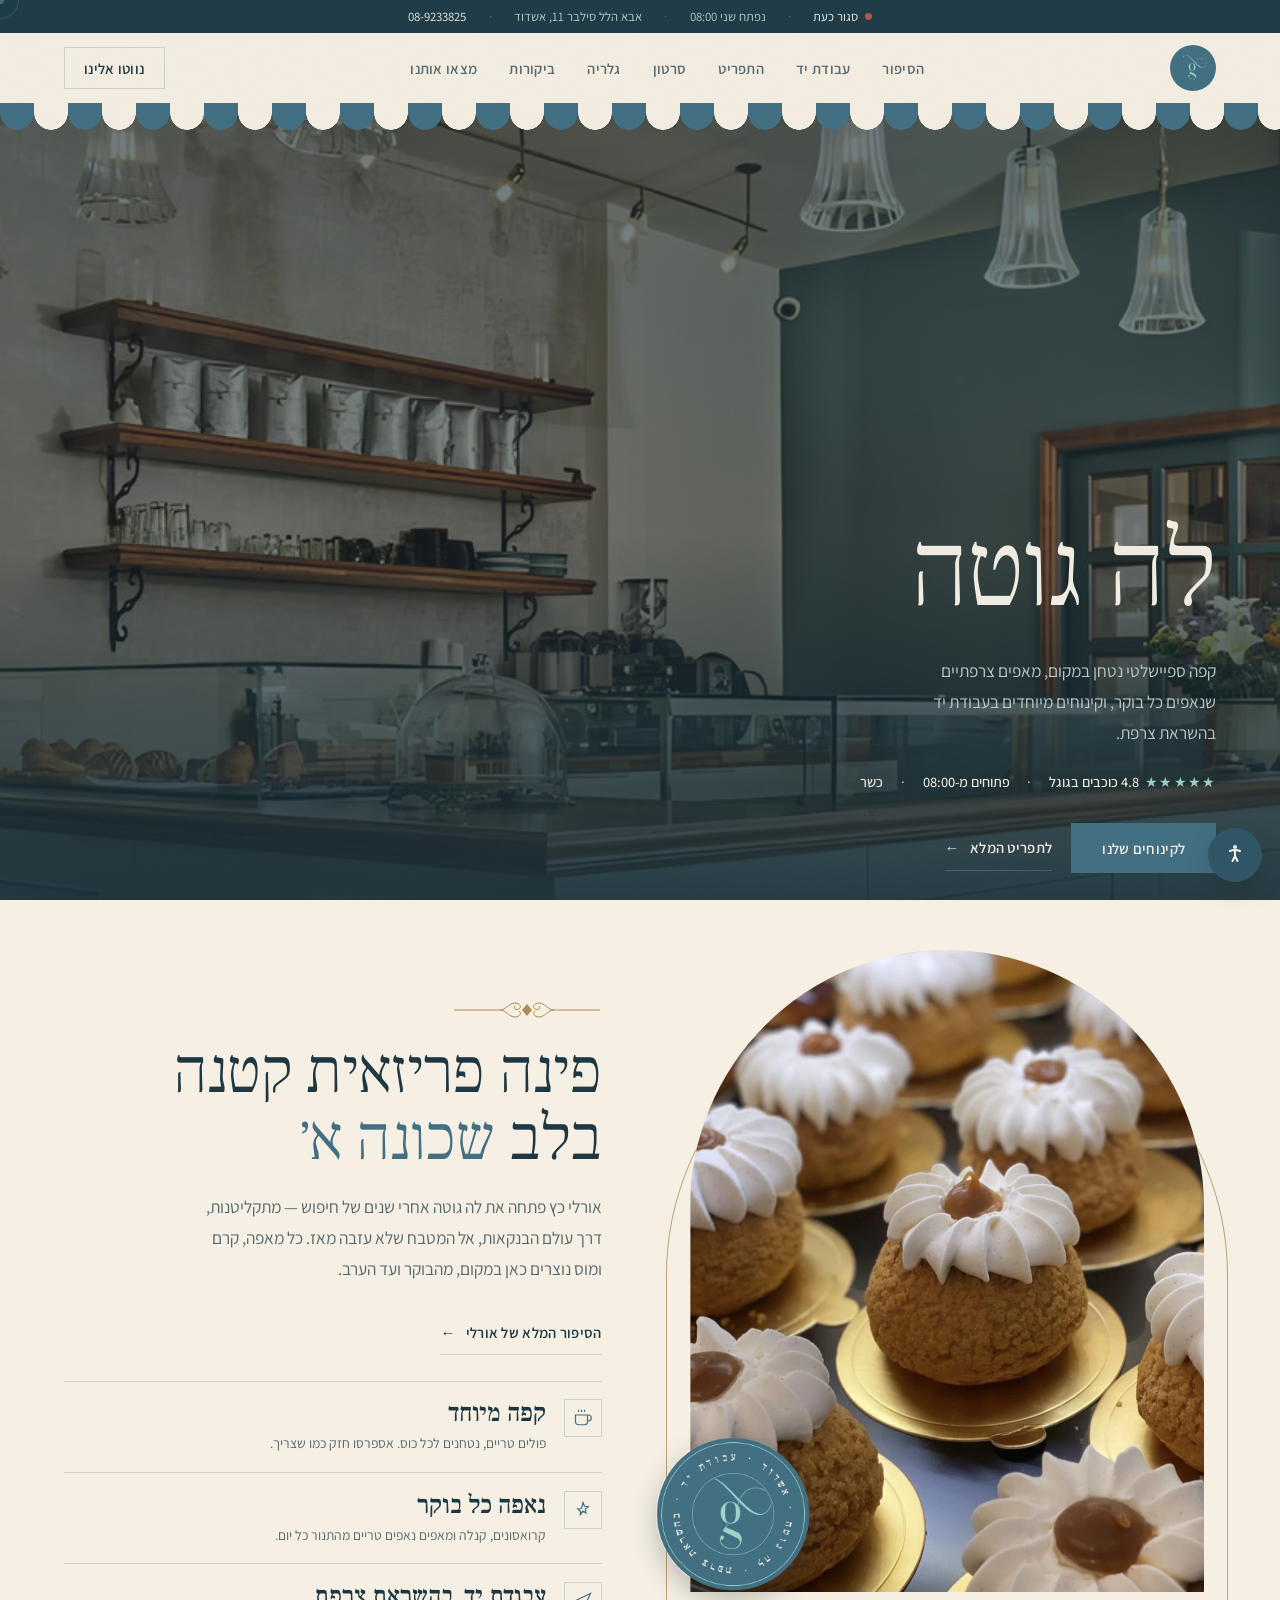
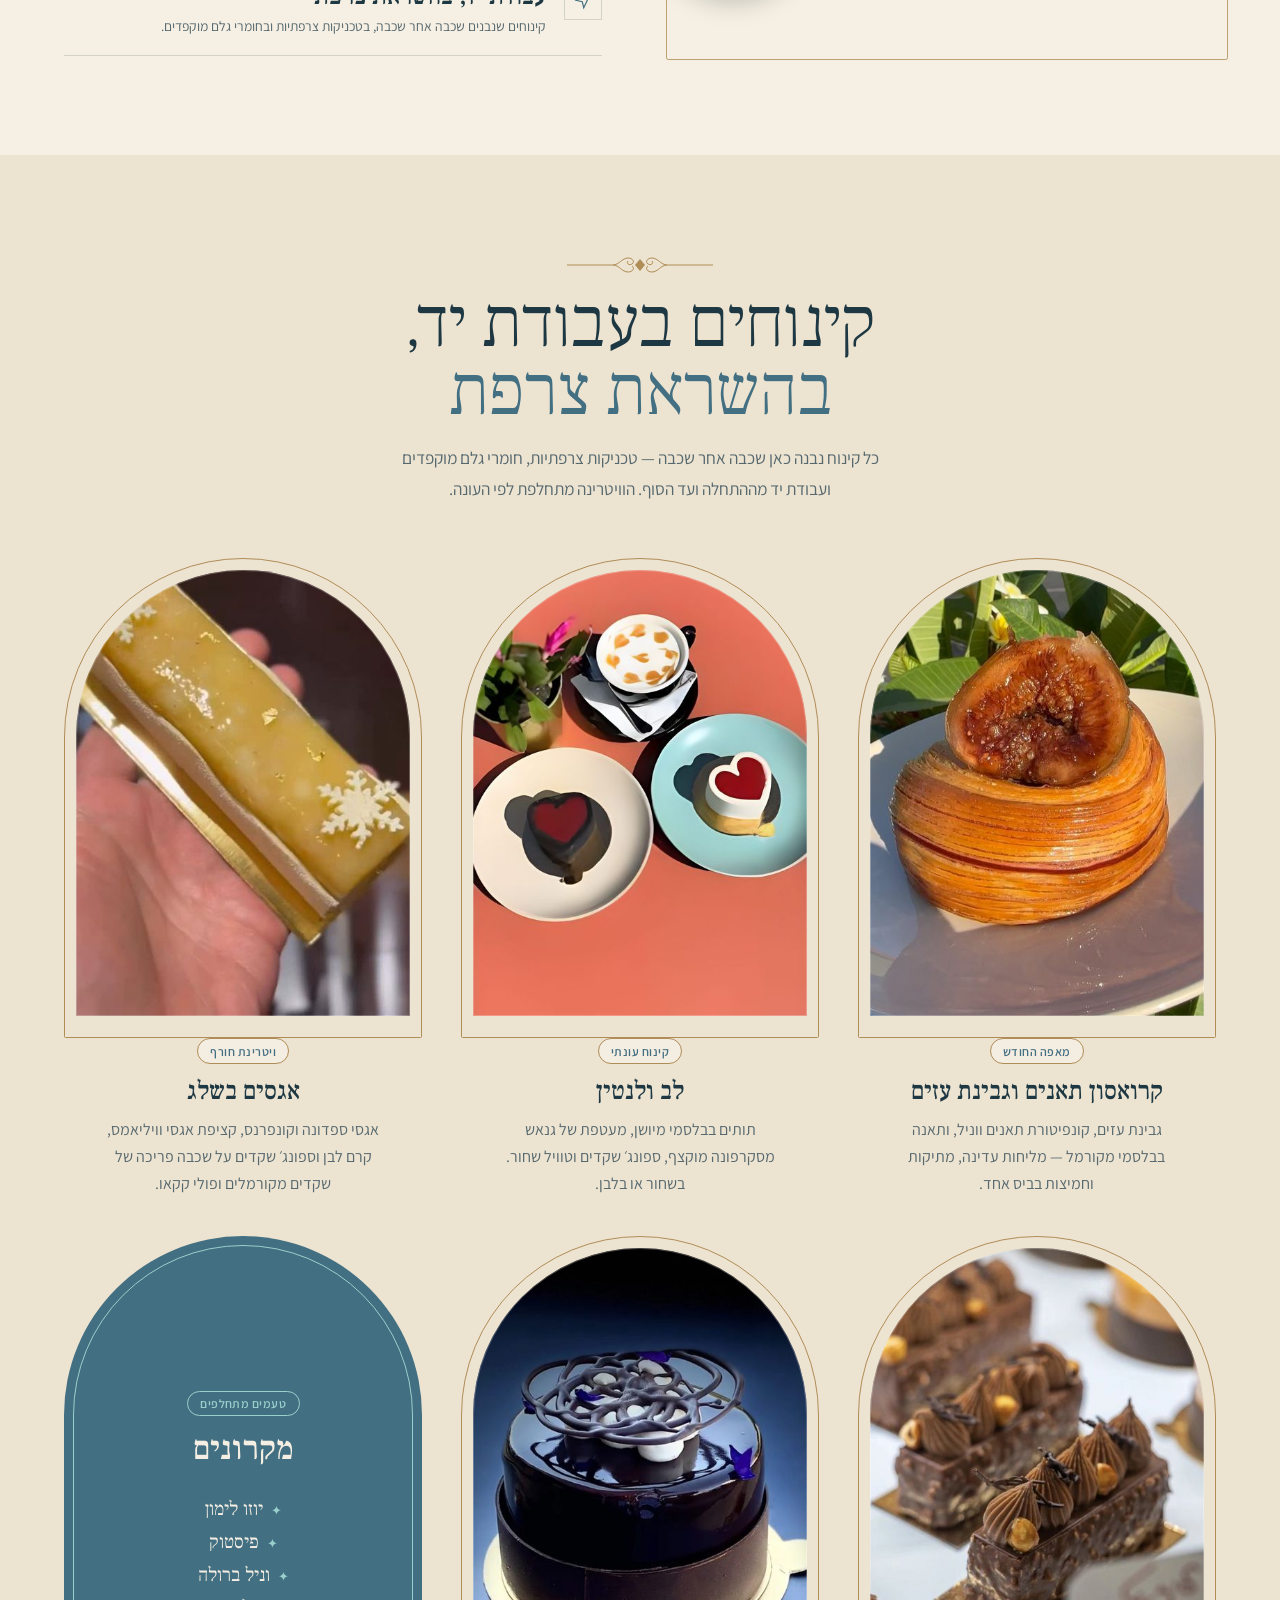
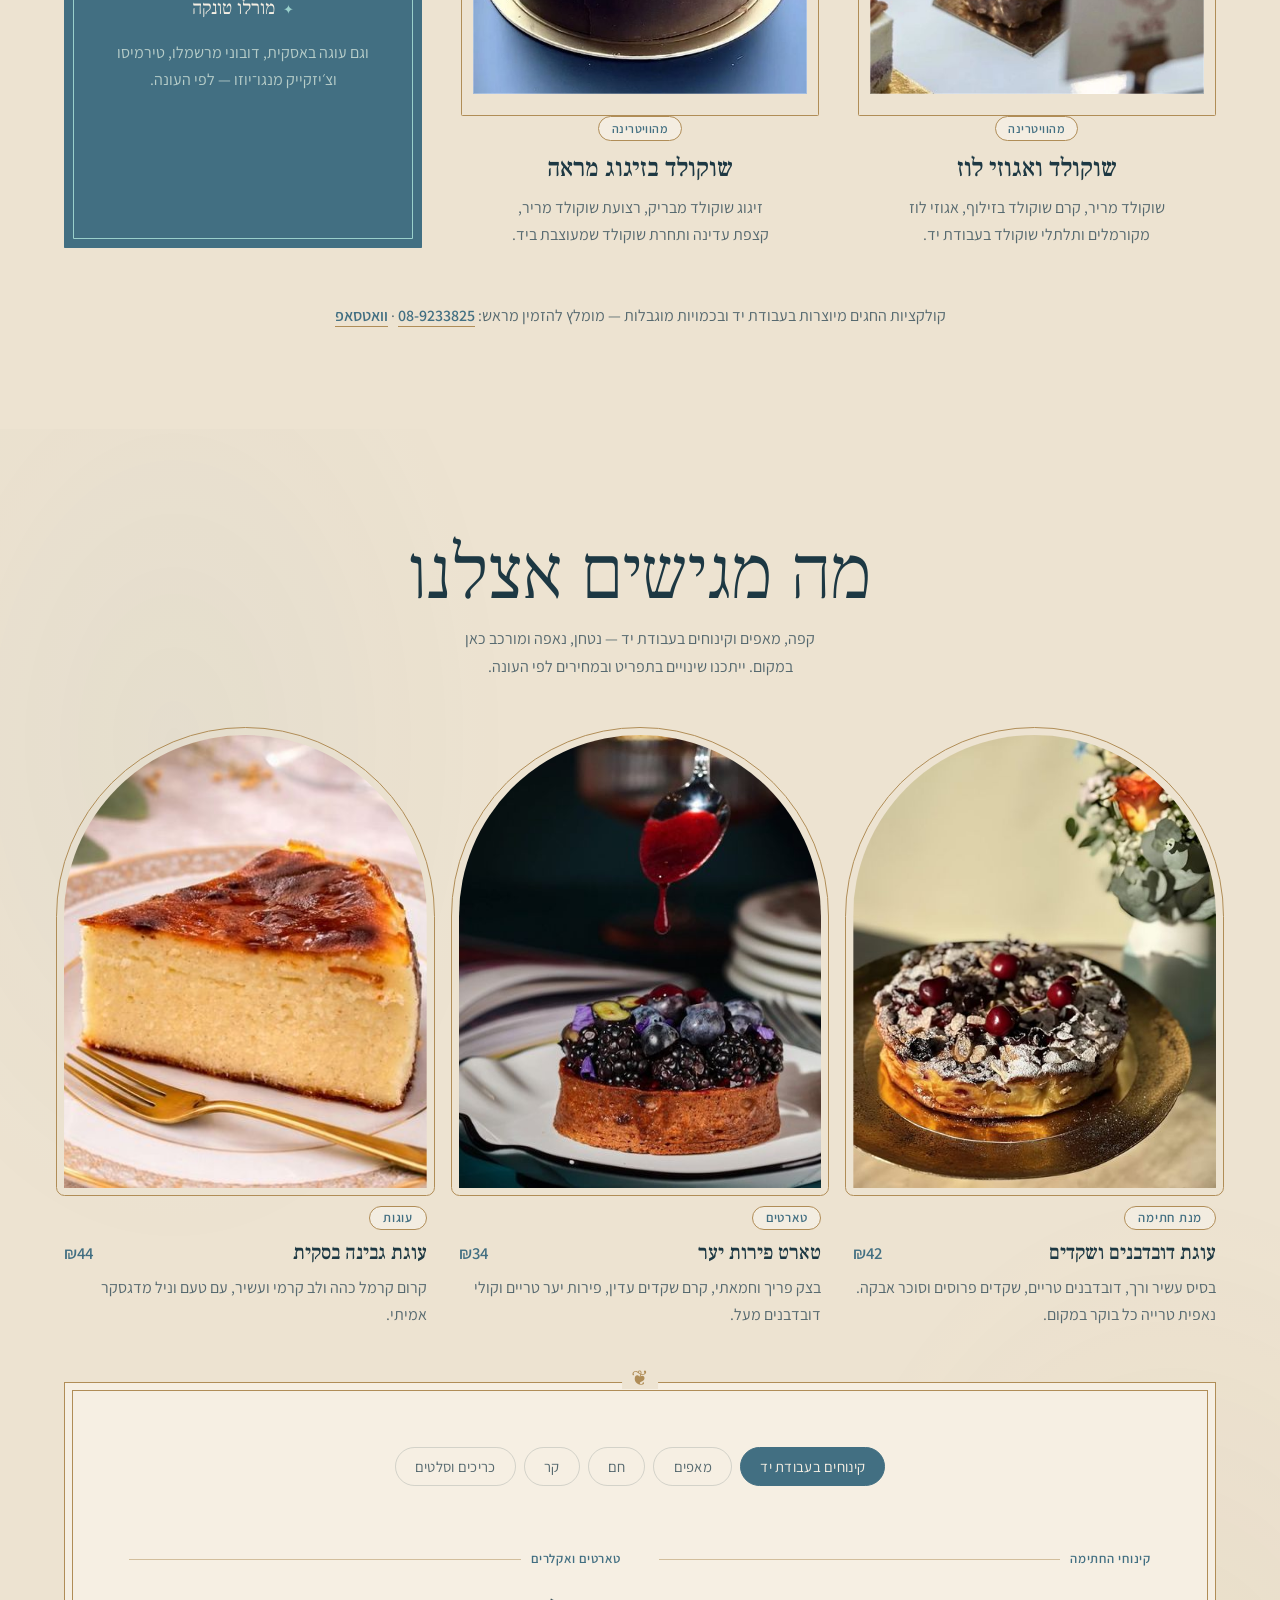
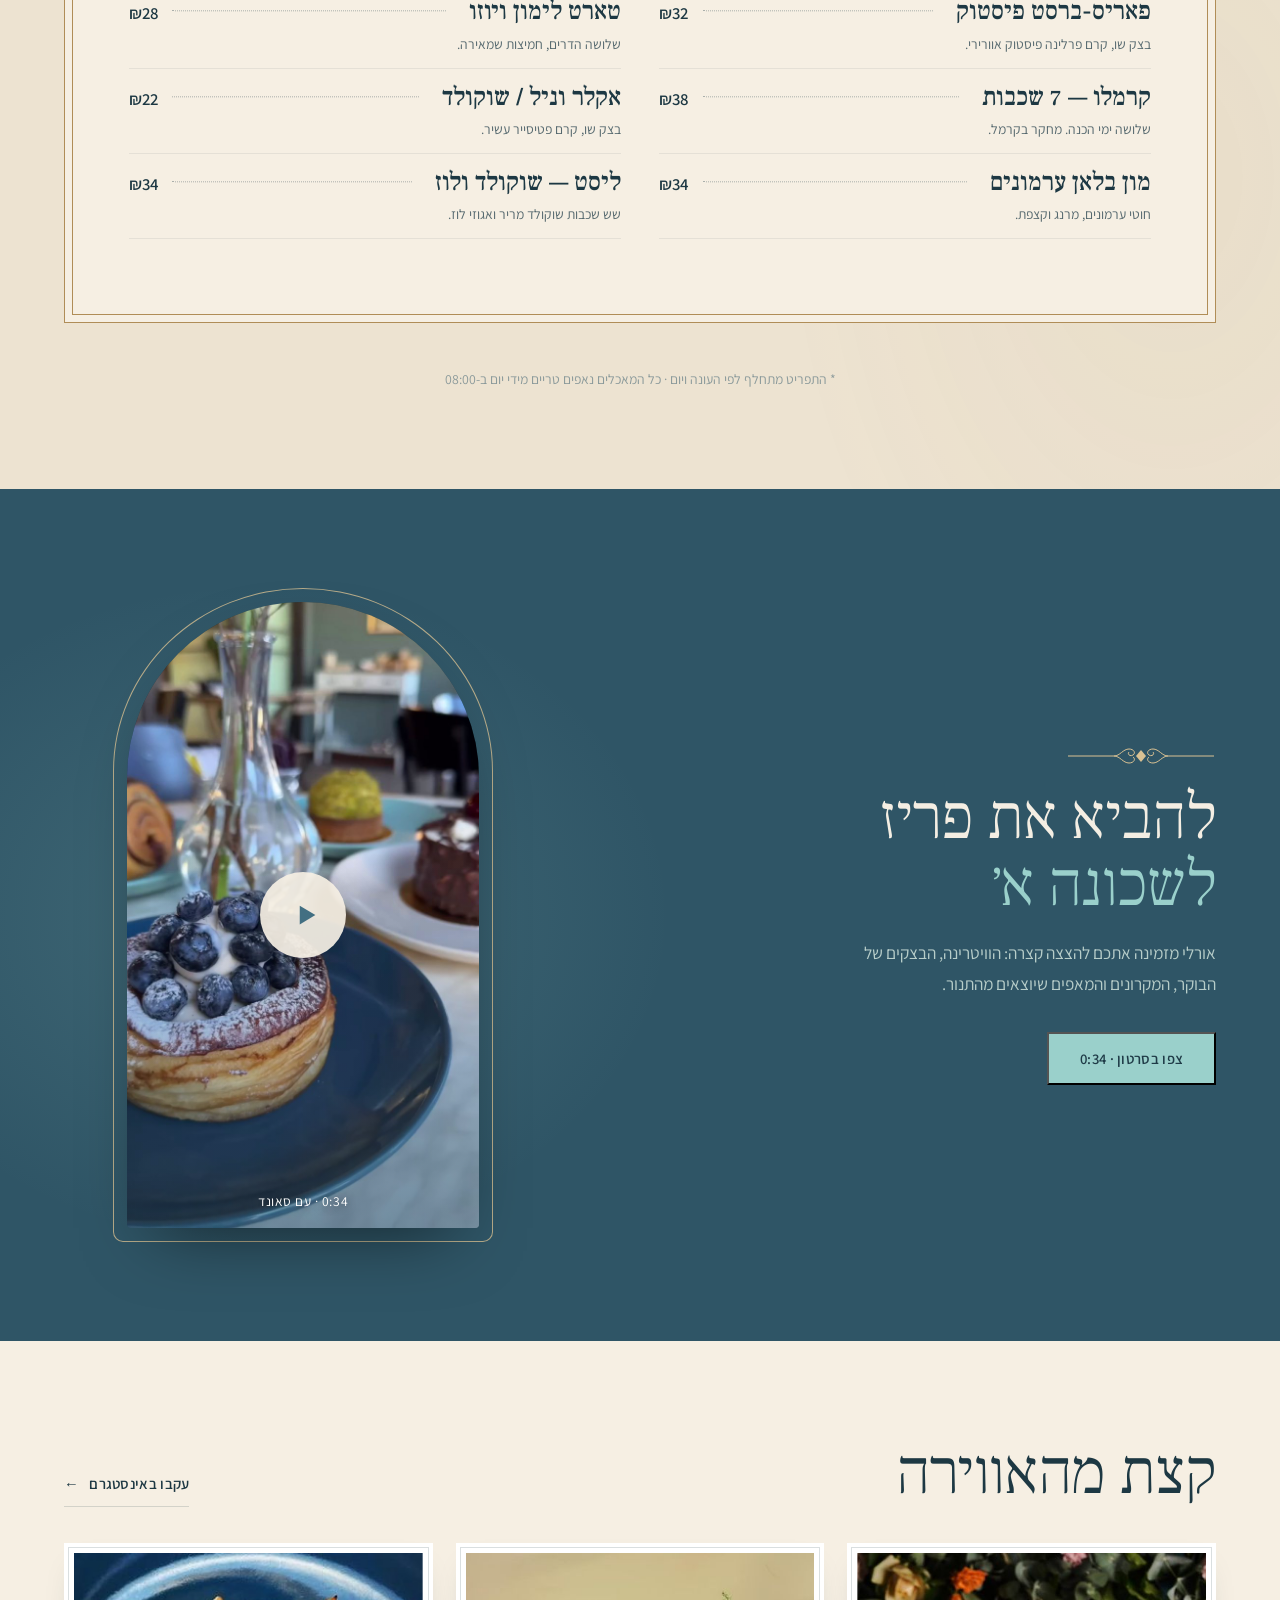
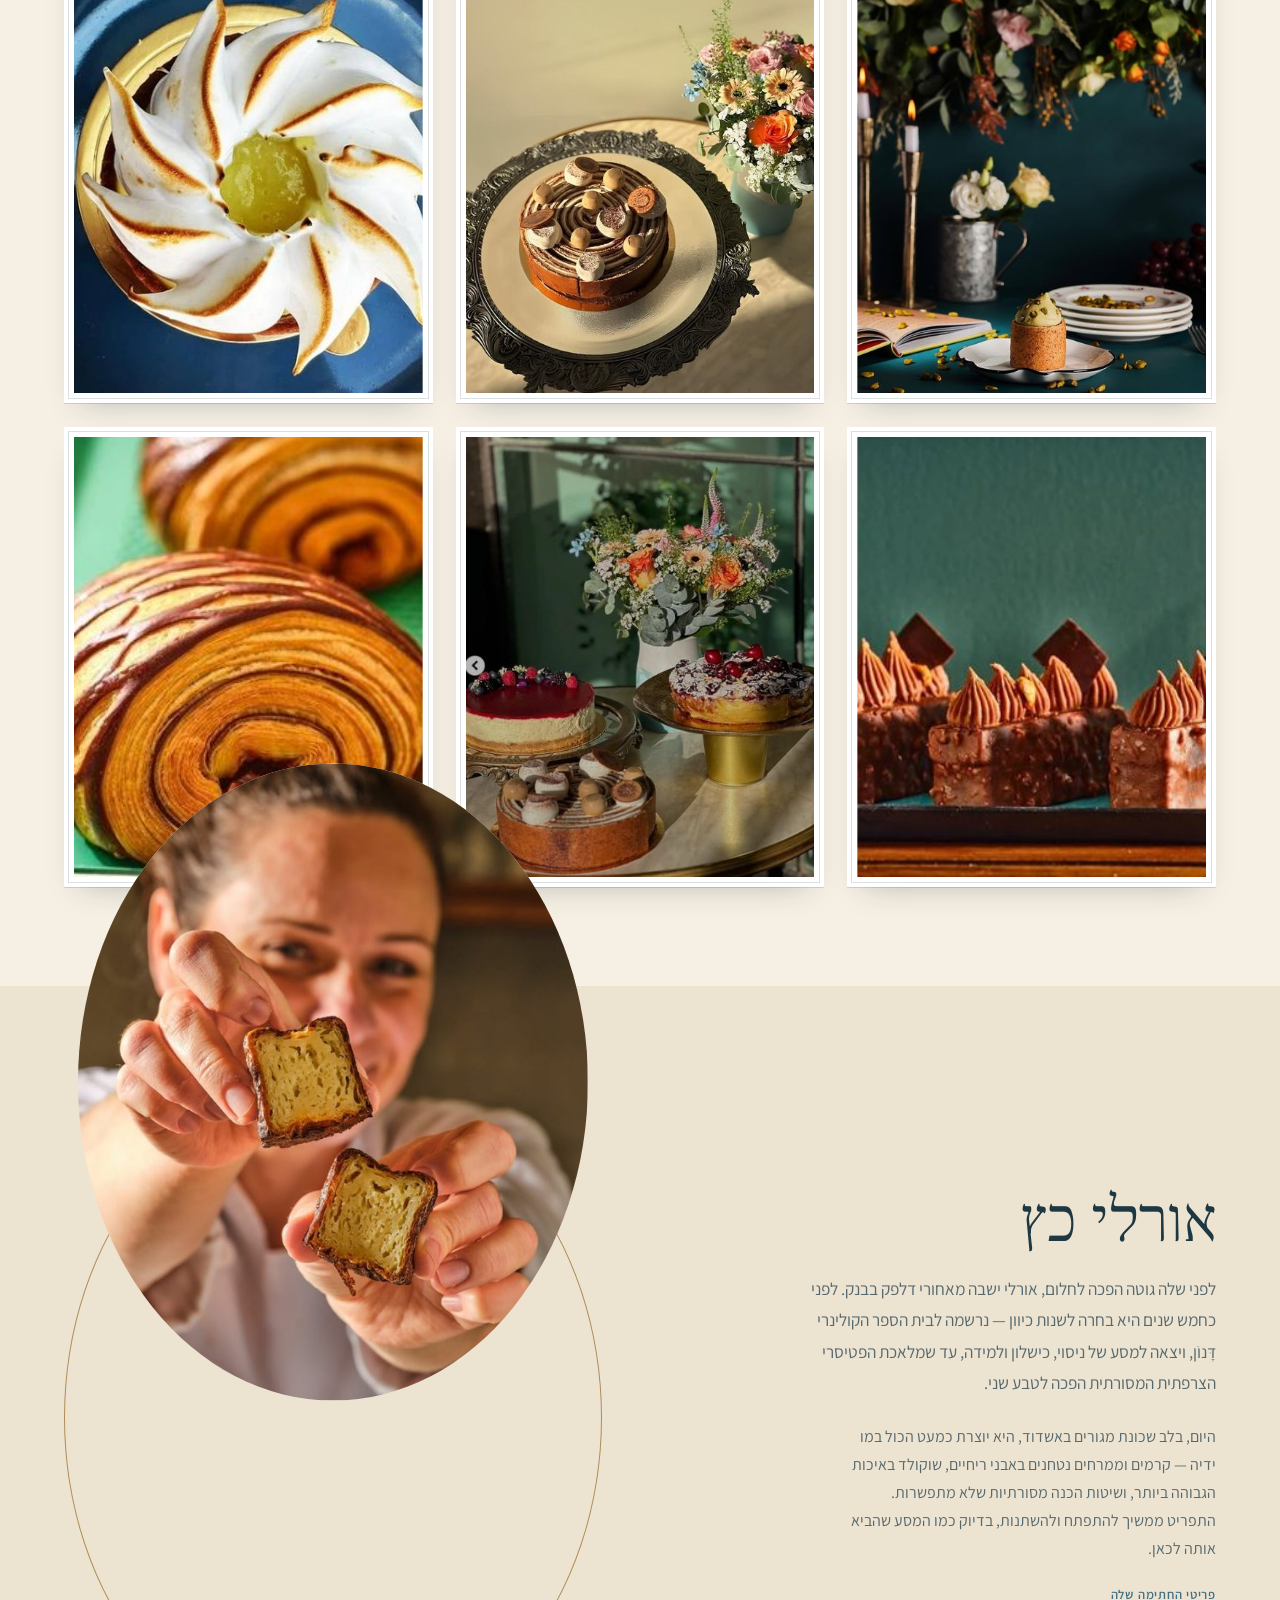
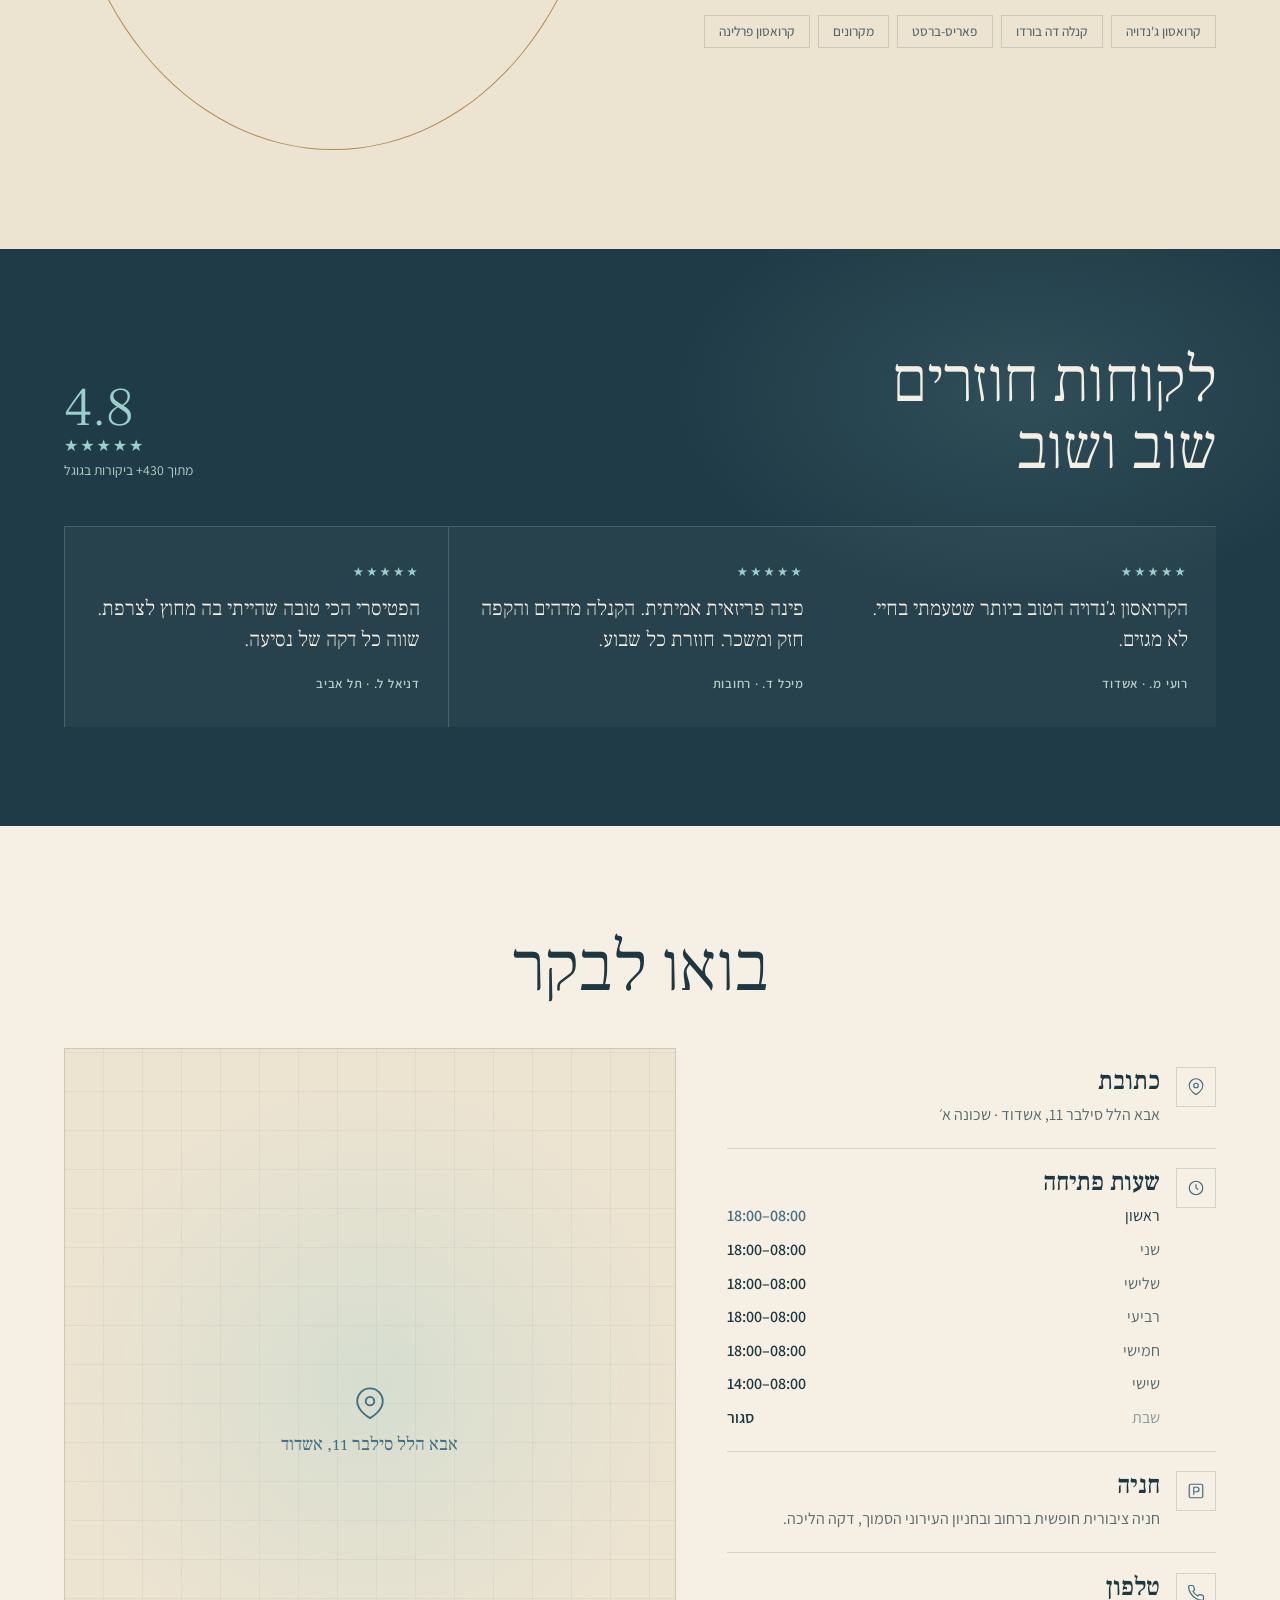
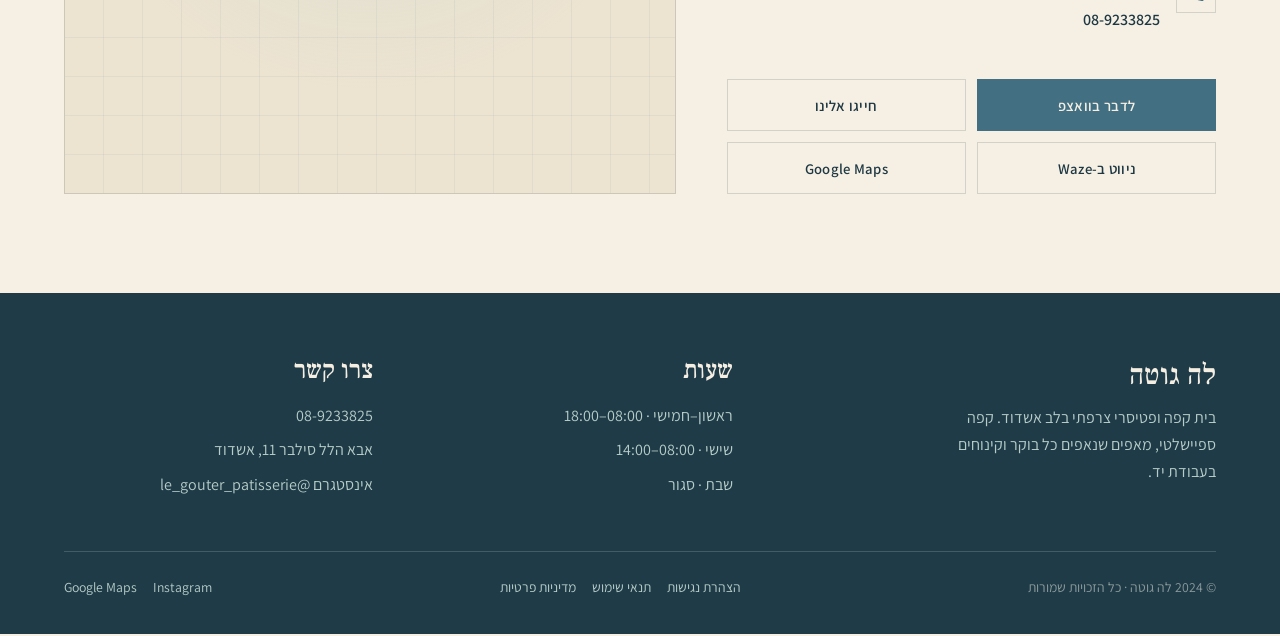
==== commit 1b084d44: "Insert the map only when the visitor pauses next to it Co-Authored-By: Claude Opus 5.5 <noreply@anth" ====
--- a/index.html
+++ b/index.html
@@ -267,7 +267,9 @@
 .find-actions .btn{justify-content:center}
 .find-actions .full{grid-column:1/-1}
 .map-wrap{position:relative;overflow:hidden;border:1px solid var(--line);min-height:420px}
-.map-wrap iframe{position:absolute;inset:0;width:100%;height:100%;border:0;display:block}
+.map-wrap iframe{position:absolute;inset:0;width:100%;height:100%;border:0;display:block;z-index:1}
+.map-ph{position:absolute;inset:0;display:flex;flex-direction:column;align-items:center;justify-content:center;gap:.7rem;color:var(--petrol);font-family:"Frank Ruhl Libre",serif;font-size:1.15rem;
+  background:radial-gradient(circle at 50% 45%,rgba(154,208,203,.28),transparent 60%),repeating-linear-gradient(0deg,transparent 0 38px,rgba(66,111,130,.07) 38px 39px),repeating-linear-gradient(90deg,transparent 0 38px,rgba(66,111,130,.07) 38px 39px),var(--paper-2)}
 
 
 /* ===================== פוטר ===================== */
@@ -1013,6 +1015,7 @@
       </div>
 
       <div class="map-wrap fig rise dl1" data-map="https://maps.google.com/maps?q=31.8113175,34.6441395&amp;hl=he&amp;z=15&amp;output=embed">
+        <div class="map-ph" aria-hidden="true"><svg width="34" height="34" viewBox="0 0 24 24" fill="none" stroke="currentColor" stroke-width="1.3"><path d="M21 10c0 7-9 12-9 12s-9-5-9-12a9 9 0 1118 0z"/><circle cx="12" cy="10" r="3"/></svg><span>אבא הלל סילבר 11, אשדוד</span></div>
         <noscript><iframe title="מפת לה גוטה פטיסרי אשדוד והסביבה" referrerpolicy="no-referrer-when-downgrade" allowfullscreen src="https://maps.google.com/maps?q=31.8113175,34.6441395&amp;hl=he&amp;z=15&amp;output=embed"></iframe></noscript>
       </div>
     </div>
@@ -1221,9 +1224,9 @@
   var done=false,near=false,t=null;
   function load(){if(done)return;done=true;var f=document.createElement('iframe');
     f.title='מפת לה גוטה פטיסרי אשדוד והסביבה';f.referrerPolicy='no-referrer-when-downgrade';f.allowFullscreen=true;f.src=w.dataset.map;w.appendChild(f);}
-  function idle(){clearTimeout(t);t=setTimeout(function(){if(near)load();},220);}
+  function idle(){clearTimeout(t);t=setTimeout(function(){if(near)load();},160);}
   if(!('IntersectionObserver' in window)){load();return;}
-  new IntersectionObserver(function(e){near=e[0].isIntersecting;if(near)idle();},{rootMargin:'1400px 0px'}).observe(w);
+  new IntersectionObserver(function(e){near=e[0].isIntersecting;if(near)idle();},{rootMargin:'350px 0px'}).observe(w);
   new IntersectionObserver(function(e){if(e[0].isIntersecting)load();}).observe(w);
   addEventListener('scroll',function(){if(!done&&near)idle();},{passive:true});
 })();
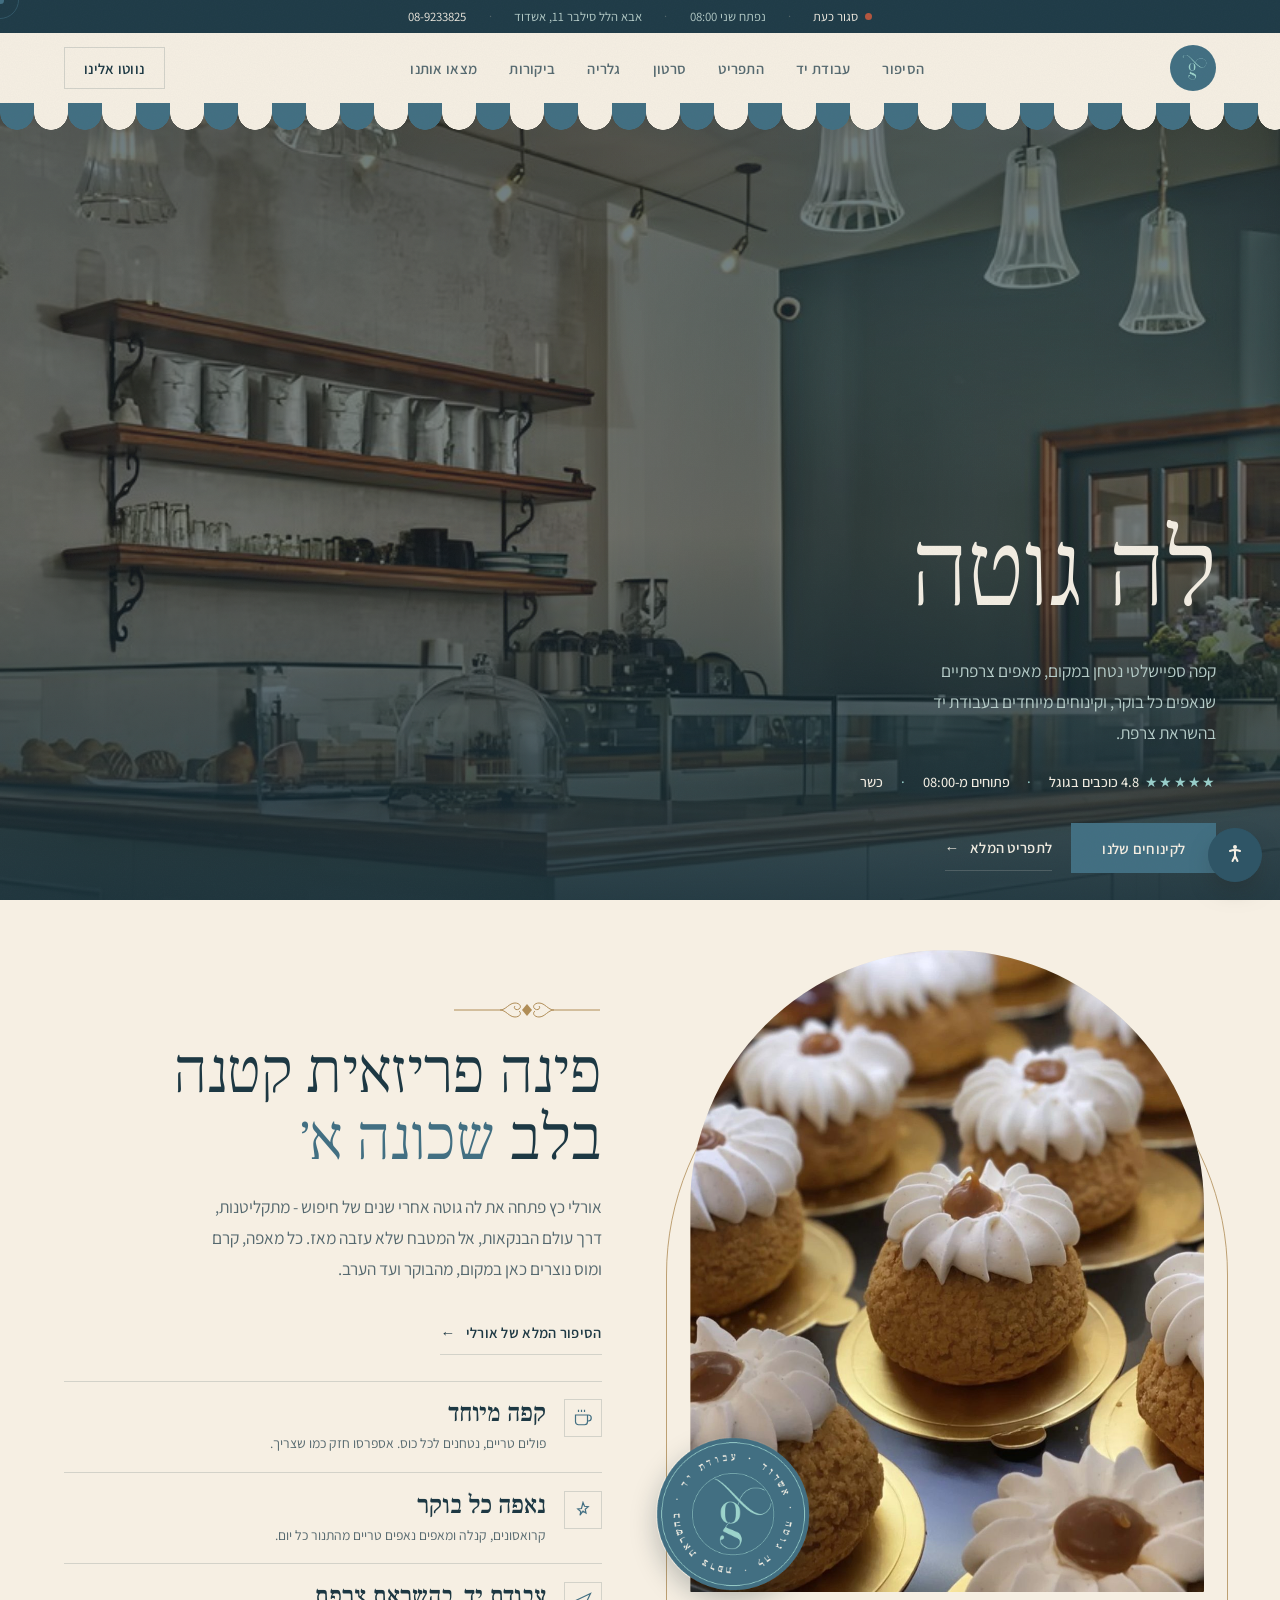
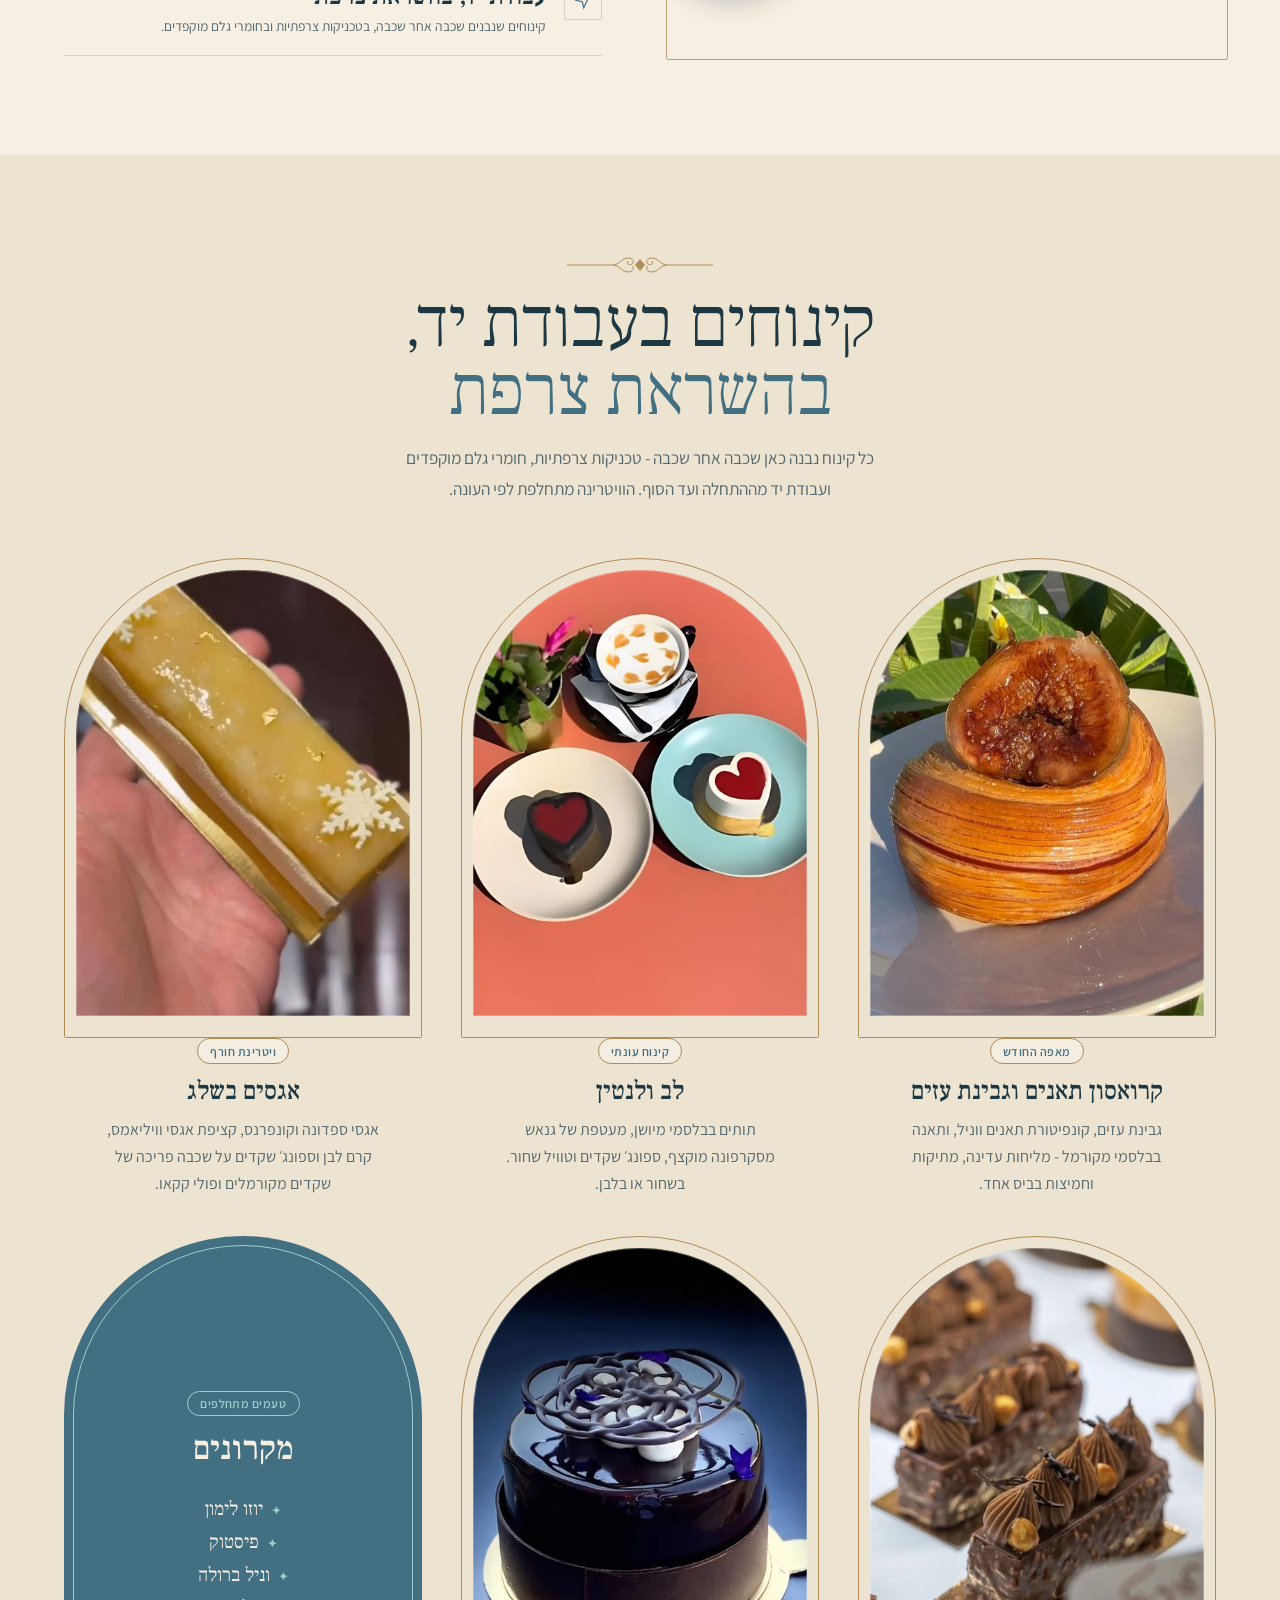
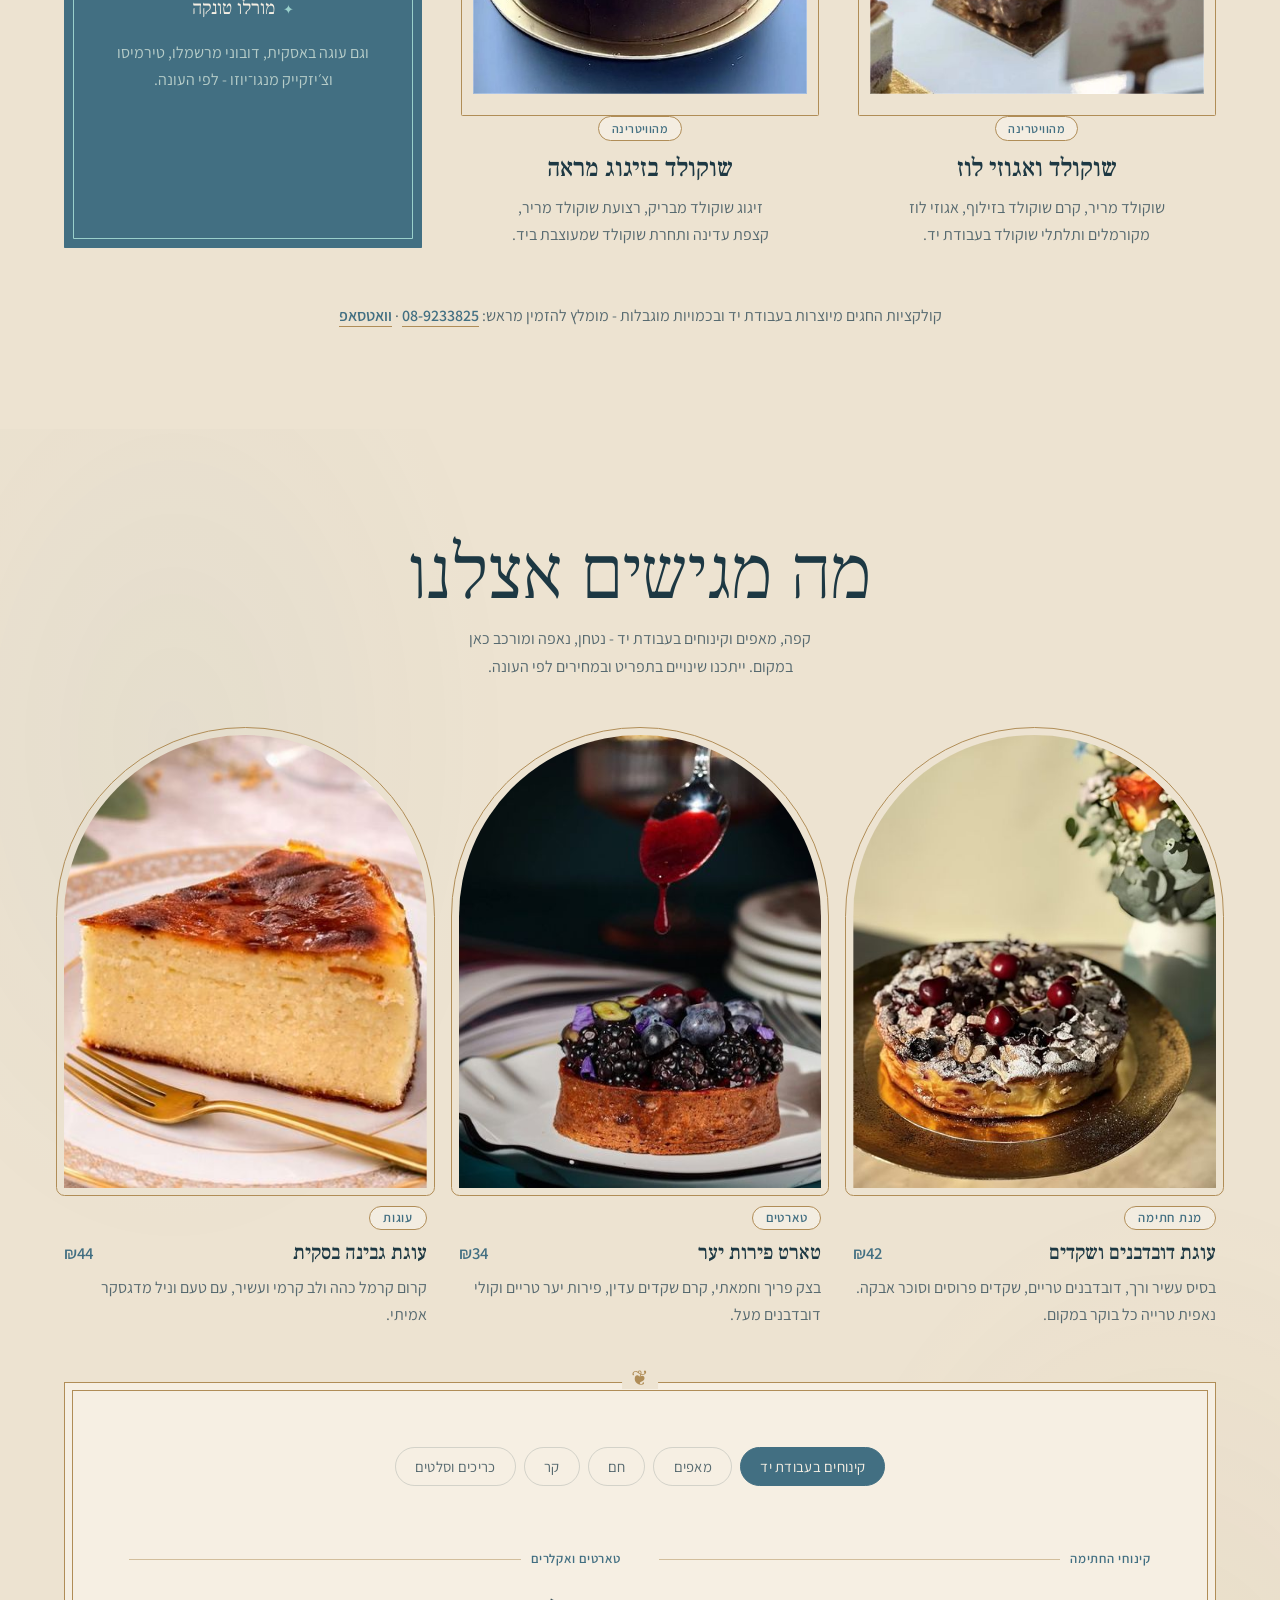
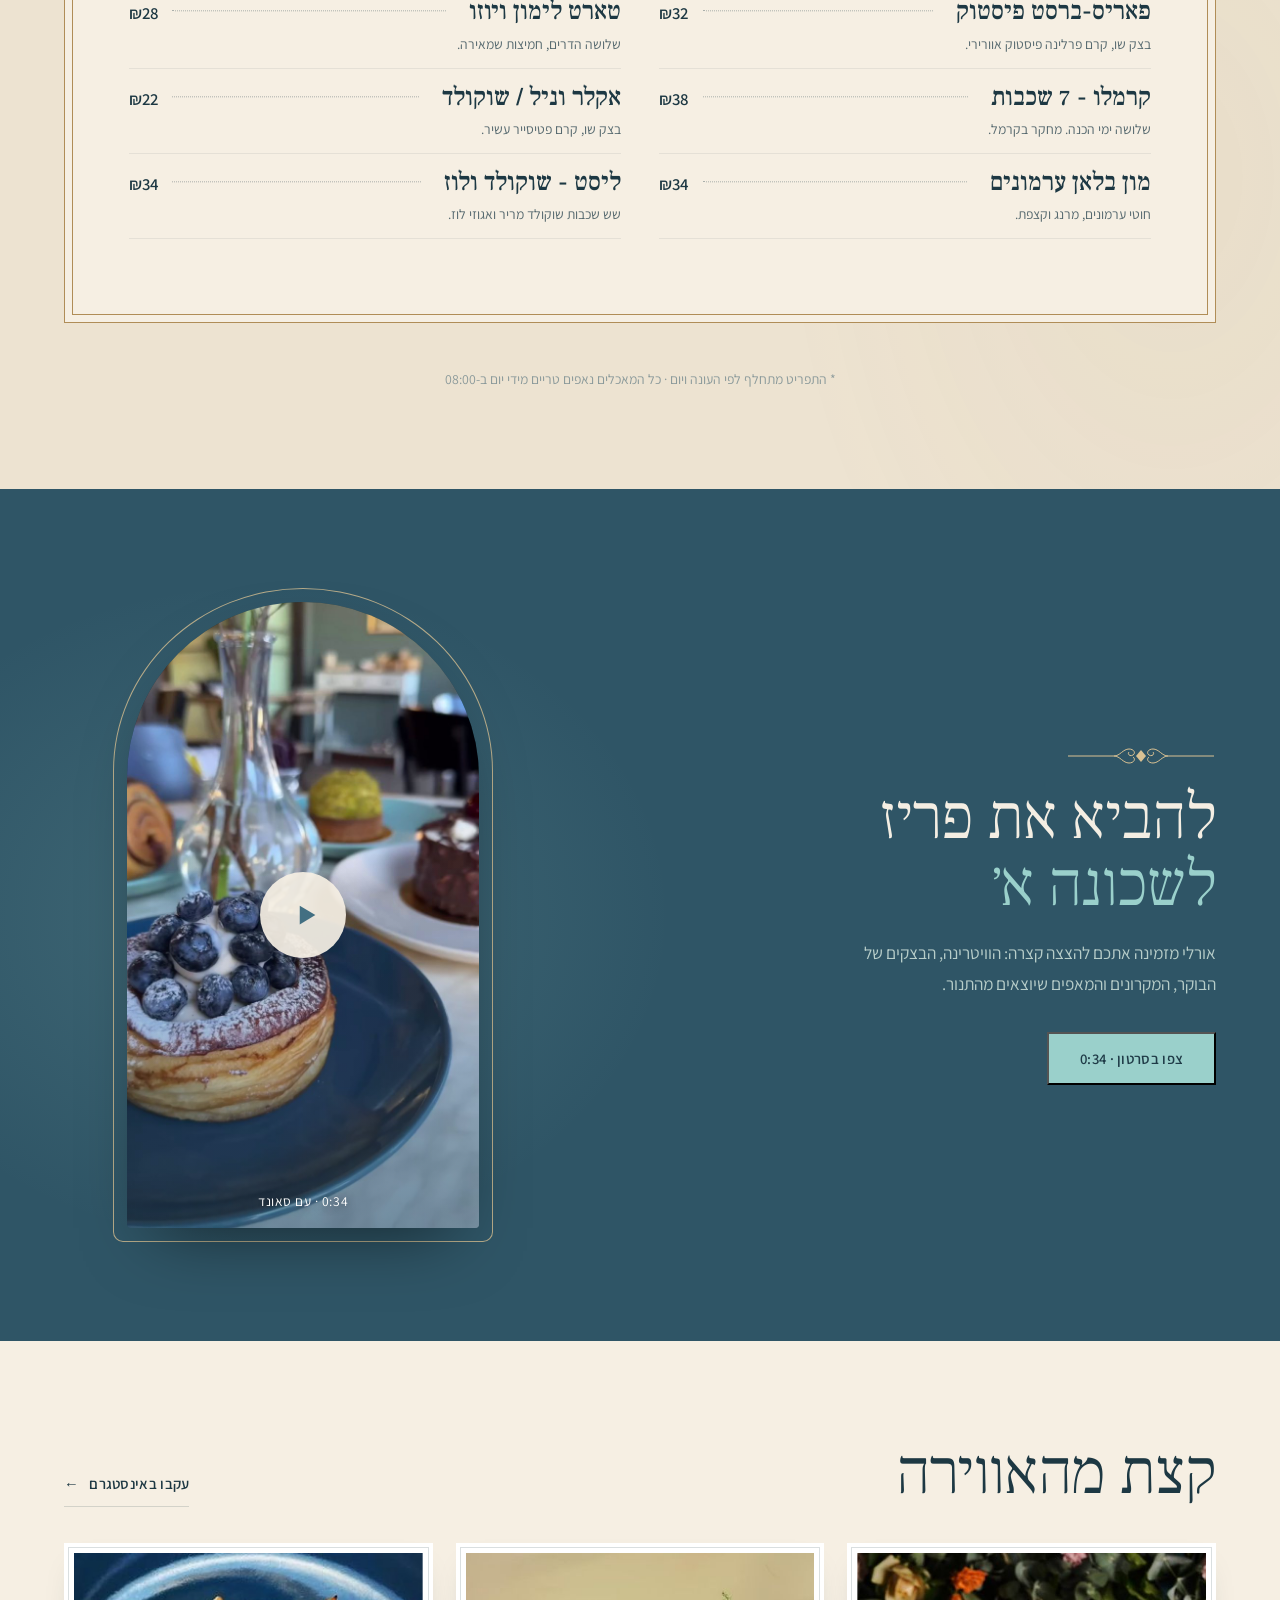
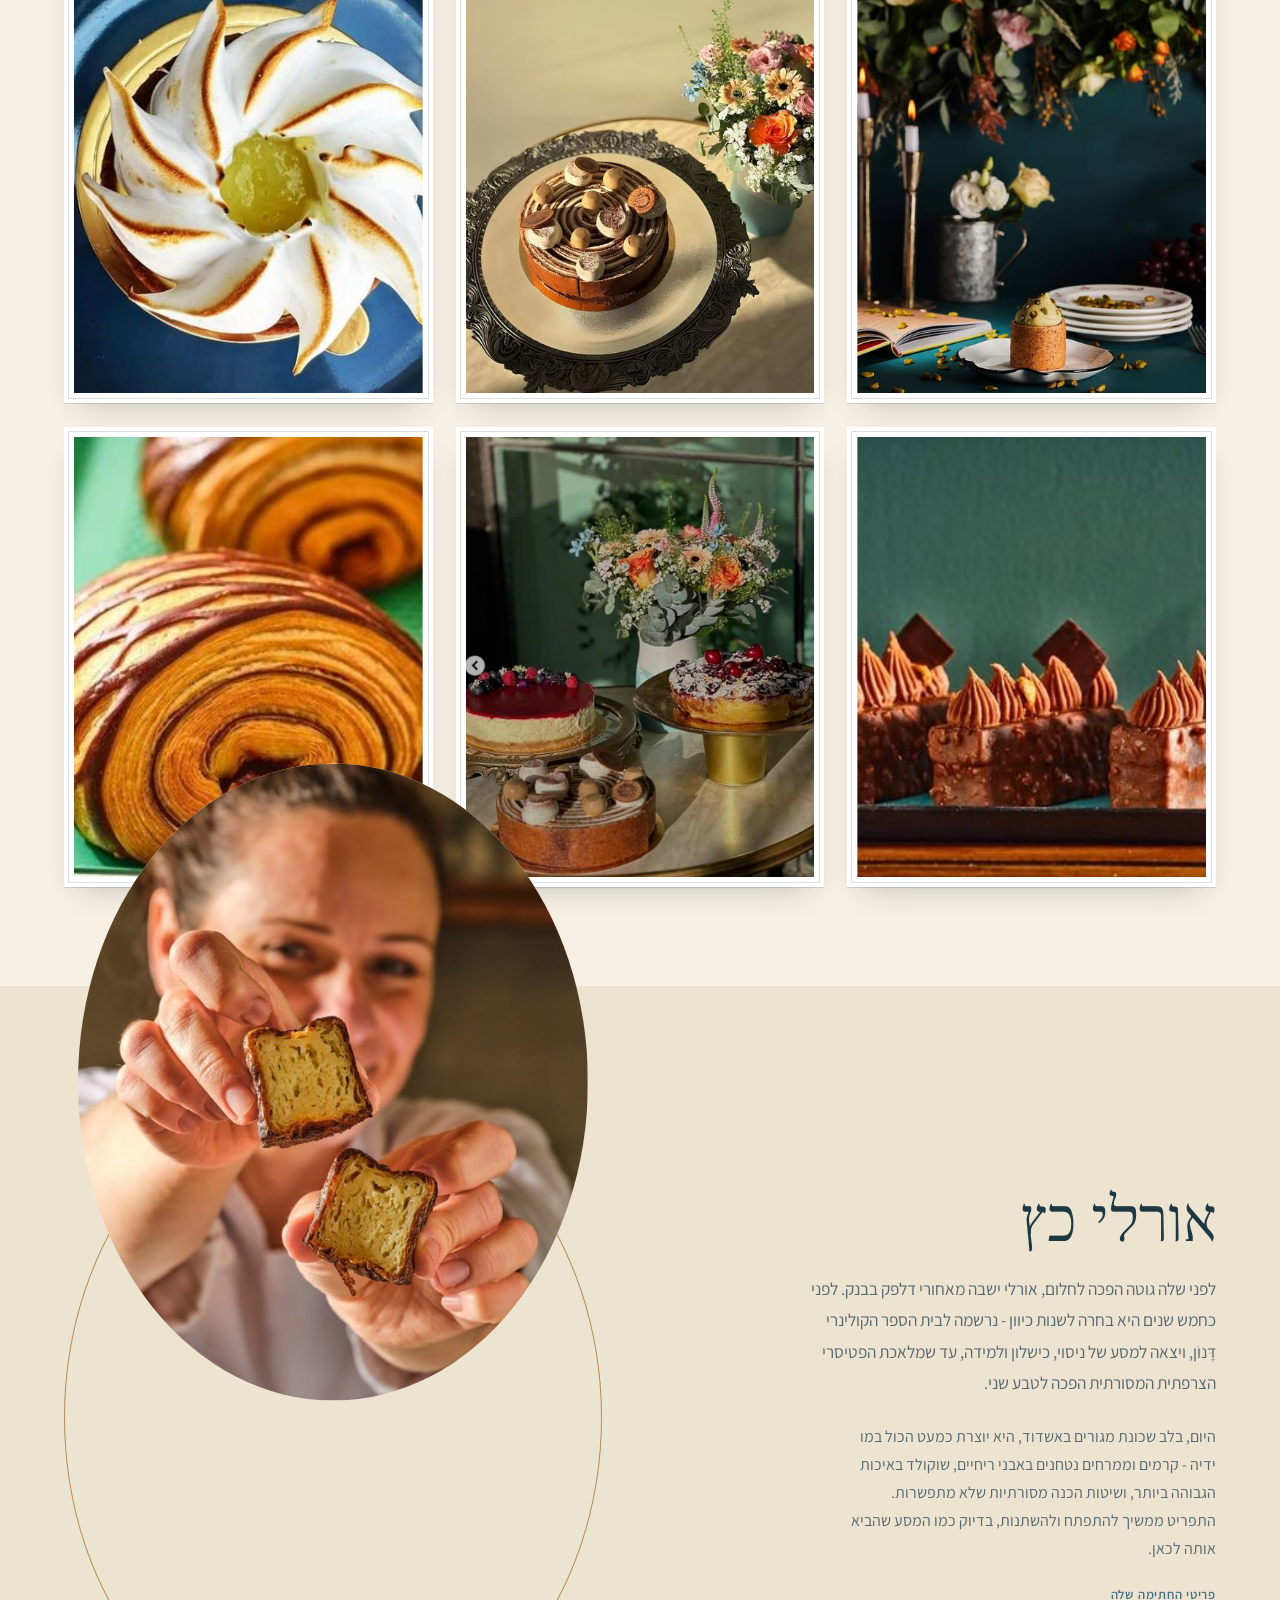
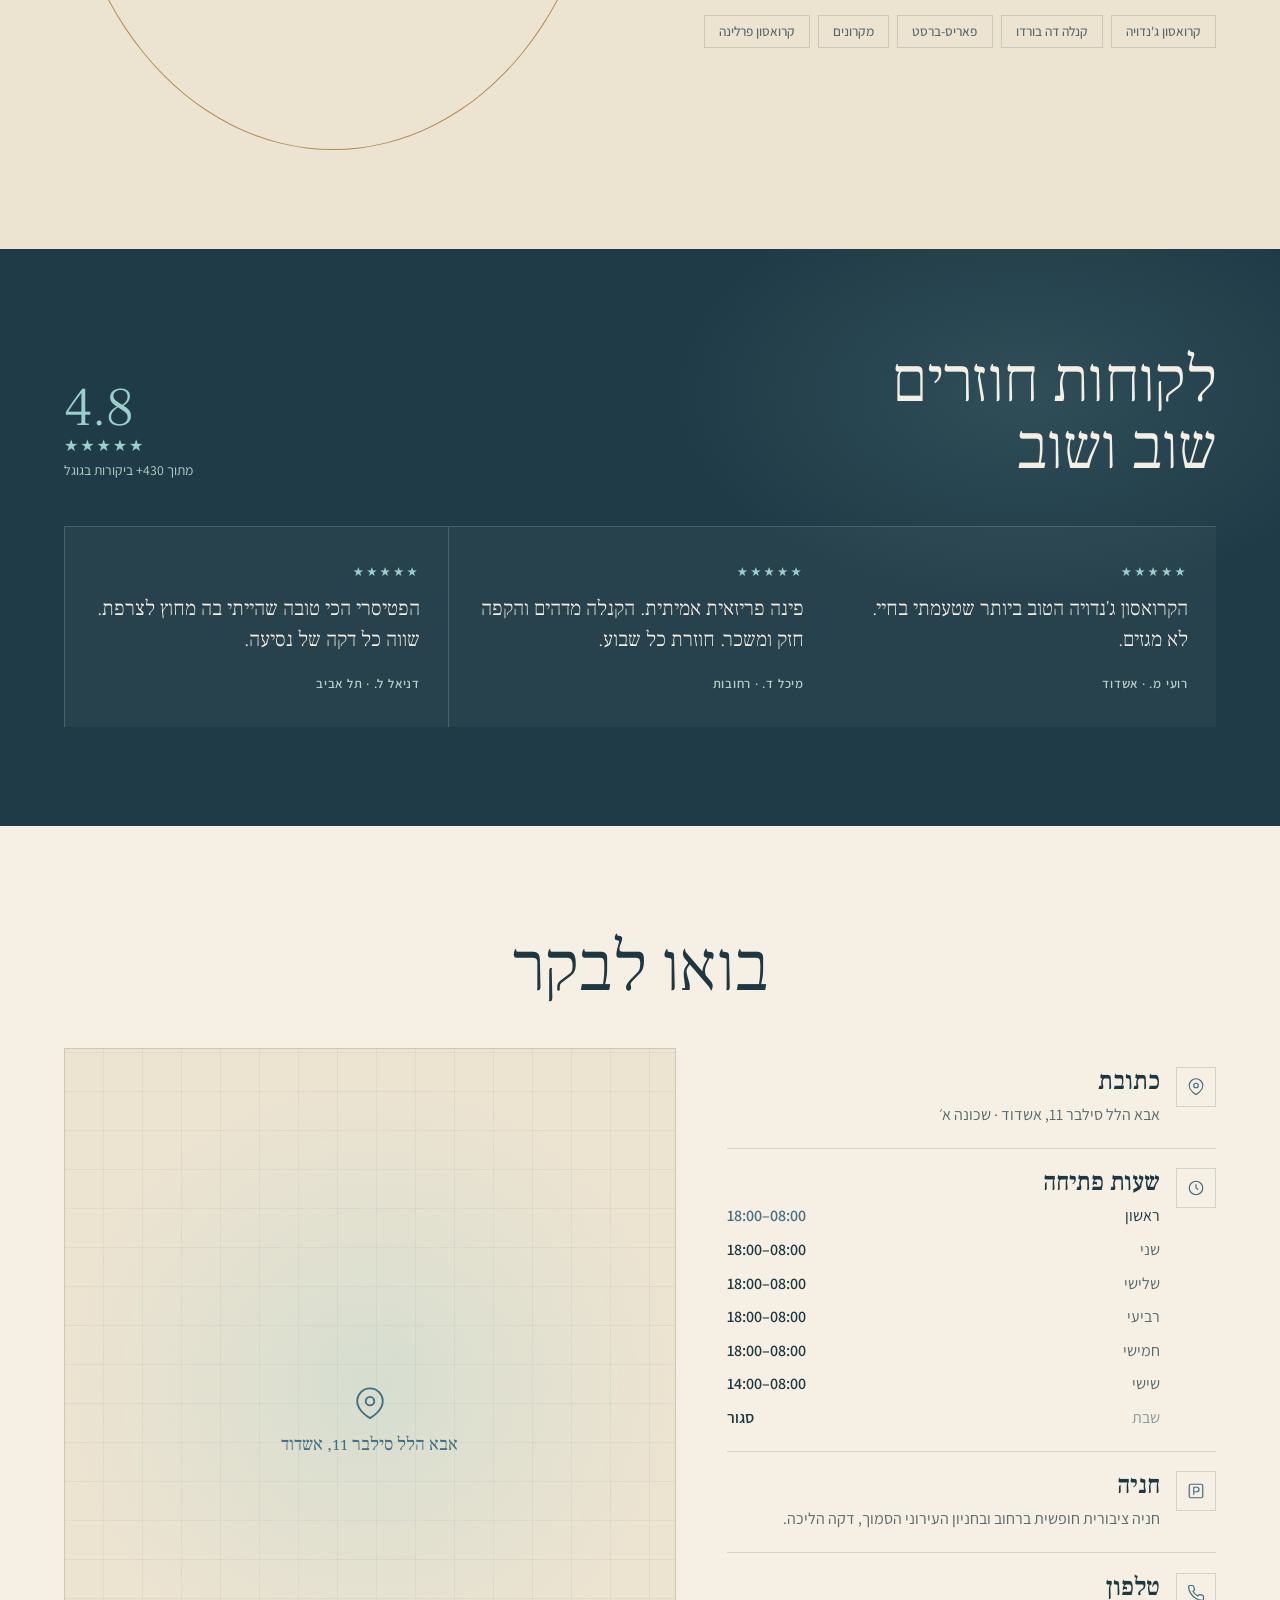
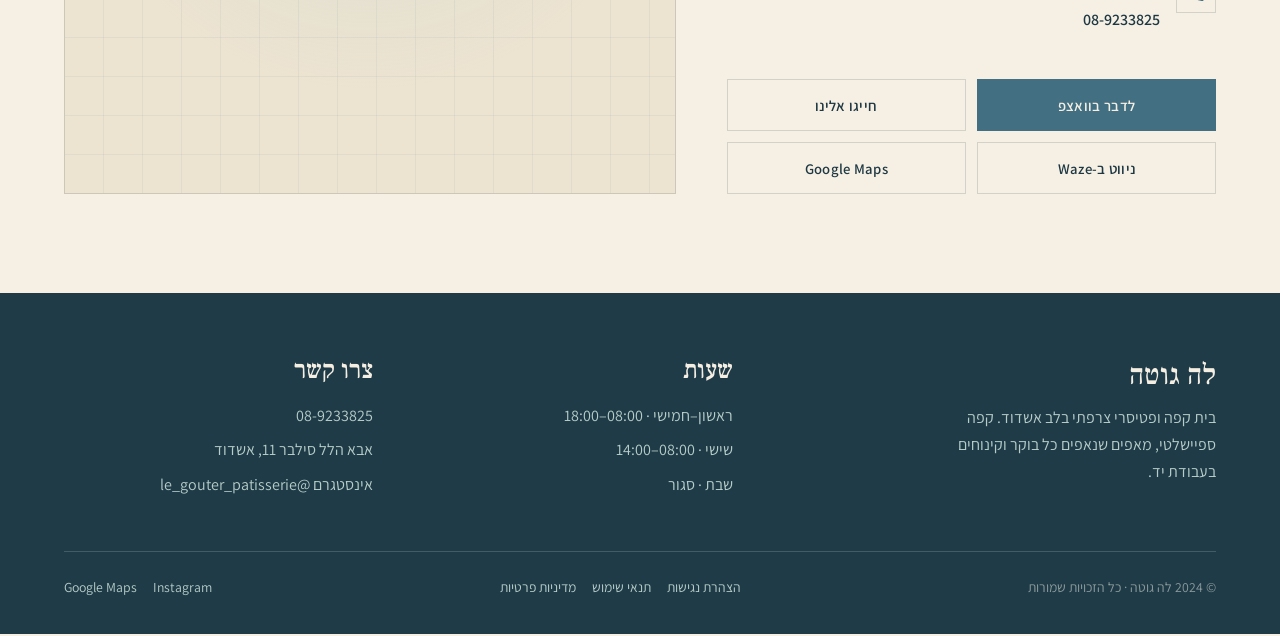
==== commit c580e29e: "Center and enlarge the macaron card on phones, stack flavors, use a plain hyphen instead of em dash " ====
--- a/index.html
+++ b/index.html
@@ -4,7 +4,7 @@
 <meta charset="UTF-8">
 <meta name="viewport" content="width=device-width, initial-scale=1.0">
 <title>לה גוטה · בית קפה ופטיסרי צרפתי · אשדוד</title>
-<meta name="description" content="לה גוטה — בית קפה ופטיסרי צרפתי בלב אשדוד. קפה ספיישלטי, מאפים שנאפים כל בוקר וקינוחים מיוחדים בעבודת יד בהשראת צרפת. אבא הלל סילבר 11, אשדוד.">
+<meta name="description" content="לה גוטה - בית קפה ופטיסרי צרפתי בלב אשדוד. קפה ספיישלטי, מאפים שנאפים כל בוקר וקינוחים מיוחדים בעבודת יד בהשראת צרפת. אבא הלל סילבר 11, אשדוד.">
 <link rel="preconnect" href="https://fonts.googleapis.com">
 <link rel="preconnect" href="https://fonts.gstatic.com" crossorigin>
 <!-- 2 FAMILIES ONLY · Hebrew-native: Frank Ruhl Libre (display) + Assistant (text) -->
@@ -13,20 +13,20 @@
 <script src="assets/a11y.js?v=1"></script>
 <style>
 /* =====================================================================
-   לה גוטה — מערכת עיצוב
-   טיפוגרפיה: Frank Ruhl Libre (כותרות) · Assistant (טקסט) — 2 משפחות בלבד
+   לה גוטה - מערכת עיצוב
+   טיפוגרפיה: Frank Ruhl Libre (כותרות) · Assistant (טקסט) - 2 משפחות בלבד
    ===================================================================== */
 :root{
   --paper:#F6EFE3;        /* נייר קרם חם */
   --paper-2:#EDE3D1;      /* קרם עמוק */
-  --espresso:#264653;     /* פטרול כהה — משטחים כהים */
-  --ink:#1D3843;          /* טקסט ראשי — דיו פטרול */
+  --espresso:#264653;     /* פטרול כהה - משטחים כהים */
+  --ink:#1D3843;          /* טקסט ראשי - דיו פטרול */
   --ink-soft:#56696F;
   --ink-faint:#8B9A9B;
   --cream-text:#F4EEE3;
   --cream-soft:#B7CDC9;
-  --crema:#426F82;        /* פטרול — צבע הלוגו */
-  --crema-2:#9AD0CB;      /* מנטה — המונוגרמה בלוגו */
+  --crema:#426F82;        /* פטרול - צבע הלוגו */
+  --crema-2:#9AD0CB;      /* מנטה - המונוגרמה בלוגו */
   --petrol:#426F82; --petrol-d:#2F5566; --petrol-dd:#1F3B47;
   --mint:#9AD0CB; --mint-l:#D5ECE8;
   --gold:#B08D57; --gold-l:#D9C193;
@@ -201,7 +201,7 @@
 .mitem .pr{color:var(--ink);white-space:nowrap}
 .mitem .ds{grid-column:1/-1;color:var(--ink-soft);font-size:.86rem;line-height:1.5;margin-top:.1rem}
 .menu-note{margin-top:clamp(34px,5vh,56px);text-align:center;color:var(--ink-faint)}
-/* מנות חתימה — 3 כרטיסים בשורה (תמונה למעלה, טקסט מתחת) */
+/* מנות חתימה - 3 כרטיסים בשורה (תמונה למעלה, טקסט מתחת) */
 .menu-feature{display:grid;grid-template-columns:repeat(3,1fr);gap:clamp(20px,2.5vw,34px);margin-bottom:clamp(40px,6vh,64px)}
 .mf{display:block}
 .mf .fig{aspect-ratio:4/5;margin-bottom:1.1rem}
@@ -290,7 +290,7 @@
 /* פס התקדמות גלילה */
 #progress{position:fixed;top:0;right:0;left:0;height:2px;z-index:130;transform:scaleX(0);transform-origin:right;
   background:linear-gradient(90deg,var(--gold-l),var(--petrol));box-shadow:0 0 12px rgba(154,208,203,.5)}
-/* קן-ברנס עדין על תמונת ההירו — תנועה רגועה ויוקרתית */
+/* קן-ברנס עדין על תמונת ההירו - תנועה רגועה ויוקרתית */
 .hero-bg img{will-change:auto}
 @keyframes kenburns{0%{transform:scale(1.05)}100%{transform:scale(1.16) translate(-1.5%,-1%)}}
 /* הרמת כרטיסי מנת חתימה */
@@ -310,7 +310,7 @@
 .mbar a{background:var(--crema);color:var(--paper);padding:.85em 1.5em;white-space:nowrap;flex:none}
 
 /* ===================== שכבת פרימיום (ליטוש ברמת Apple) ===================== */
-/* טעינת עמוד — וילון מותג */
+/* טעינת עמוד - וילון מותג */
 #loader{position:fixed;inset:0;z-index:200;background:#426F82;display:flex;align-items:center;justify-content:center;transition:transform 1s var(--ease)}
 #loader.done{transform:translateY(-100%)}
 #loader .lg{font-family:"Frank Ruhl Libre",serif;font-weight:300;font-size:clamp(2.6rem,7vw,5rem);color:var(--ink);opacity:0;transform:translateY(14px);animation:loadIn 1s var(--ease) .15s forwards}
@@ -326,12 +326,12 @@
 .curd.big{width:74px;height:74px;margin:-37px 0 0 -37px;background:rgba(66,111,130,.08);opacity:1}
 @media(hover:none),(max-width:900px){.cur,.curd{display:none}}
 /* גרדיאנט חמים נע במקטעים הכהים */
-/* glow סטטי — בלי אנימציית background-position היקרה */
+/* glow סטטי - בלי אנימציית background-position היקרה */
 @keyframes drift{0%{background-position:0% 0%}100%{background-position:100% 100%}}
 /* זכוכית עדינה על כרטיסי הביקורות */
 .rev .rcard{background:rgba(238,228,211,.04);transition:background .4s var(--ease)}
 .rev .rcard:hover{background:rgba(238,228,211,.06)}
-/* כפתורים מגנטיים — מעבר חלק */
+/* כפתורים מגנטיים - מעבר חלק */
 [data-magnetic]{transition:transform .35s var(--ease)}
 /* רקע אַאוּרה עדין נע במקטע התפריט (לא פוגע בקריאוּת) */
 .menu{position:relative;overflow:hidden}
@@ -342,18 +342,18 @@
              radial-gradient(38% 44% at 82% 74%,rgba(176,141,87,.10),transparent 64%);
   animation:aurora 26s ease-in-out infinite alternate}
 @keyframes aurora{0%{transform:translate(0,0) scale(1)}100%{transform:translate(-3%,-4%) scale(1.12)}}
-/* כרטיסי 3D — חזרה חלקה ביציאת העכבר */
+/* כרטיסי 3D - חזרה חלקה ביציאת העכבר */
 .rev .rcard{transform-style:preserve-3d}
 /* תגיות פריטי חתימה (סקשן המנהלת) */
 .chip{font-family:"Assistant",sans-serif;font-weight:500;font-size:.84rem;color:var(--ink-soft);border:1px solid var(--line);padding:.5em 1.05em;transition:border-color var(--d1),color var(--d1)}
 .chip:hover{border-color:var(--crema);color:var(--crema)}
 
 
-/* ===================== שכבת וינטג' — פריז, צבעי הלוגו ===================== */
+/* ===================== שכבת וינטג' - פריז, צבעי הלוגו ===================== */
 /* גרעיניות נייר עדינה, כמו הדפס ישן */
 body::after{content:"";position:fixed;inset:0;z-index:150;pointer-events:none;opacity:.05;
   background-image:url("data:image/svg+xml,%3Csvg xmlns='http://www.w3.org/2000/svg' width='160' height='160'%3E%3Cfilter id='n'%3E%3CfeTurbulence type='fractalNoise' baseFrequency='.85' numOctaves='3' stitchTiles='stitch'/%3E%3CfeColorMatrix values='0 0 0 0 .12 0 0 0 0 .22 0 0 0 0 .26 0 0 0 .9 0'/%3E%3C/filter%3E%3Crect width='100%25' height='100%25' filter='url(%23n)'/%3E%3C/svg%3E")}
-/* סוכך פריזאי מפוספס עם שוליים מסולסלים — יושב מתחת לניווט */
+/* סוכך פריזאי מפוספס עם שוליים מסולסלים - יושב מתחת לניווט */
 .awning{--s:34px;position:absolute;right:0;left:0;top:100%;height:calc(10px + var(--s)/2);pointer-events:none;z-index:2;
   background:repeating-linear-gradient(90deg,var(--petrol) 0 var(--s),var(--paper) 0 calc(var(--s)*2));
   -webkit-mask:linear-gradient(#000 0 0) top/100% 10px no-repeat,radial-gradient(circle calc(var(--s)/2) at 50% 0,#000 97%,#0000) 0 10px/var(--s) calc(var(--s)/2) repeat-x;
@@ -363,10 +363,10 @@
 section,header.hero{scroll-margin-top:92px}
 @media(max-width:560px){section{scroll-margin-top:78px}}
 @media(max-width:560px){.awning{--s:26px;height:calc(8px + var(--s)/2)}}
-/* קישוט מפריד — סלסול זהב */
+/* קישוט מפריד - סלסול זהב */
 .orn{display:block;width:150px;height:22px;margin:0 auto;color:var(--gold)}
 .orn--l{margin:0 0 18px}
-/* מסגרת קשת — כמו חלון ראווה ישן */
+/* מסגרת קשת - כמו חלון ראווה ישן */
 .arch{position:relative}
 .arch .fig{border-radius:999px 999px 4px 4px}
 .arch::before{content:"";position:absolute;inset:-12px;border:1px solid var(--gold);border-radius:999px 999px 8px 8px;pointer-events:none;opacity:.8}
@@ -394,11 +394,11 @@
 .menu-tab.active{background:var(--petrol);border-color:var(--petrol)}
 .mcat>h3{color:var(--petrol)}
 .mcat>h3::after{background:var(--gold);opacity:.5}
-/* גלריה — הדפסים ממוסגרים עם פספרטו */
+/* גלריה - הדפסים ממוסגרים עם פספרטו */
 .gal-grid .fig{padding:10px;background:#fff;box-shadow:0 1px 0 var(--line),0 14px 30px -18px rgba(29,56,67,.35);outline:1px solid var(--line);outline-offset:-5px}
 .gal-grid .fig img{position:relative}
 .gal .pl{right:22px;bottom:20px}
-/* ===================== הוויטרינה — קינוחים בעבודת יד ===================== */
+/* ===================== הוויטרינה - קינוחים בעבודת יד ===================== */
 .vit{padding:var(--sec) 0;background:var(--paper-2);position:relative}
 .vit-head{text-align:center;max-width:760px;margin:0 auto clamp(40px,6vh,70px)}
 .vit-head h2{margin:.9rem 0 1rem}
@@ -450,7 +450,7 @@
 .film-play small{position:absolute;bottom:18px;right:0;left:0;text-align:center;color:#fff;font-size:.85rem;letter-spacing:.04em;text-shadow:0 1px 8px rgba(0,0,0,.5)}
 .film.is-playing .film-play{opacity:0;pointer-events:none}
 @media(max-width:900px){.film-in{grid-template-columns:1fr;text-align:center}.film-txt p{margin-inline:auto}.film-txt .orn--l{margin:0 auto 18px}.film-frame{width:min(86%,340px)}}
-/* ביקורות וכהים אחרים — פטרול */
+/* ביקורות וכהים אחרים - פטרול */
 .rev{background:var(--petrol-dd)}
 footer{background:var(--petrol-dd)}
 .topbar{background:var(--petrol-dd)}
@@ -514,7 +514,7 @@
   .mf .fig img{position:absolute;inset:0;width:100%;height:100%;object-fit:cover}
 }
 @media(max-width:640px){
-  /* "קינוחים בעבודת יד": רשימה אנכית — בלי גלילה לצדדים */
+  /* "קינוחים בעבודת יד": רשימה אנכית - בלי גלילה לצדדים */
   .vit-grid{display:grid;grid-template-columns:1fr;overflow:visible;margin:0;padding:0;gap:26px;scroll-snap-type:none}
   .vcard{display:grid;grid-template-columns:38% 1fr;grid-template-rows:auto auto 1fr;column-gap:18px;text-align:right;align-items:start;flex:none}
   .vcard .vc-wrap{grid-row:1/4}
@@ -522,10 +522,11 @@
   .vc-tag{align-self:start;justify-self:start;margin:6px 0 .5rem;font-size:.7rem}
   .vcard h3{font-size:1.2rem;margin-bottom:.35rem}
   .vcard p{font-size:.88rem;line-height:1.6;margin:0}
-  .vcard--type{display:flex;text-align:center;border-radius:4px 4px 4px 4px;padding:30px 22px}
+  .vcard--type{display:flex;align-items:center;text-align:center;border-radius:4px 4px 4px 4px;padding:30px 22px}
   .vcard--type .vc-tag{align-self:center;justify-self:auto}
   .vcard--type p{margin:0 auto}
-  .vcard--type .flav{flex-direction:row;flex-wrap:wrap;justify-content:center;gap:.4rem 1rem;font-size:1.05rem}
+  .vcard--type h3{font-size:2.3rem;text-align:center;margin-bottom:.2rem}
+  .vcard--type .flav{flex-direction:column;align-items:center;gap:.6rem;font-size:1.2rem;margin:1.1rem 0 1.3rem}
 }
 @media(prefers-reduced-motion:reduce){
   .rise,.mask>span,.fig img{transition:none!important;opacity:1!important;transform:none!important;clip-path:none!important;filter:none!important}
@@ -584,7 +585,7 @@
 <nav id="nav">
   <div class="nav-in">
     <a href="tel:089233825" class="nav-tel" aria-label="התקשרו אלינו: 08-9233825"><svg viewBox="0 0 24 24" width="19" height="19" fill="none" stroke="currentColor" stroke-width="1.4" stroke-linecap="round" stroke-linejoin="round" aria-hidden="true"><path d="M21.5 16.9v2.8a1.9 1.9 0 0 1-2.1 1.9 18.7 18.7 0 0 1-8.2-2.9 18.4 18.4 0 0 1-5.7-5.7 18.7 18.7 0 0 1-2.9-8.2A1.9 1.9 0 0 1 4.5 2.7h2.8a1.9 1.9 0 0 1 1.9 1.6c.1.9.4 1.8.7 2.7a1.9 1.9 0 0 1-.4 2L8.3 10.2a15.1 15.1 0 0 0 5.7 5.7l1.2-1.2a1.9 1.9 0 0 1 2-.4c.9.3 1.8.6 2.7.7a1.9 1.9 0 0 1 1.6 1.9z"/></svg></a>
-    <a href="#top" class="brand" aria-label="לה גוטה — דף הבית"><img src="assets/img/logo.jpg" alt="לה גוטה" class="logo-img"></a>
+    <a href="#top" class="brand" aria-label="לה גוטה - דף הבית"><img src="assets/img/logo.jpg" alt="לה גוטה" class="logo-img"></a>
     <div class="nav-links t-btn">
       <a href="#about">הסיפור</a>
       <a href="#handmade">עבודת יד</a>
@@ -656,7 +657,7 @@
     <div class="about-txt">
       <svg class="orn orn--l rise" viewBox="0 0 150 22" fill="none" stroke="currentColor" stroke-width="1" aria-hidden="true"><path d="M2 11h46M102 11h46"/><path d="M48 11c6 0 9-7 15-7 5 0 7 4 4 6-3 2-6-1-4-3M102 11c-6 0-9-7-15-7-5 0-7 4-4 6 3 2 6-1 4-3M48 11c6 0 9 7 15 7 5 0 7-4 4-6M102 11c-6 0-9 7-15 7-5 0-7-4-4-6"/><path d="M75 5l5 6-5 6-5-6z" fill="currentColor" stroke="none"/></svg>
       <h2 class="t-h1 rise dl1">פינה פריזאית קטנה<br>בלב <span class="cr">שכונה א׳</span></h2>
-      <p class="p t-bodyL rise dl1">אורלי כץ פתחה את לה גוטה אחרי שנים של חיפוש — מתקליטנות, דרך עולם הבנקאות, אל המטבח שלא עזבה מאז. כל מאפה, קרם ומוס נוצרים כאן במקום, מהבוקר ועד הערב.</p>
+      <p class="p t-bodyL rise dl1">אורלי כץ פתחה את לה גוטה אחרי שנים של חיפוש - מתקליטנות, דרך עולם הבנקאות, אל המטבח שלא עזבה מאז. כל מאפה, קרם ומוס נוצרים כאן במקום, מהבוקר ועד הערב.</p>
       <div class="rise dl1" style="margin:.4rem 0 1.6rem"><a href="#owner" class="btn btn--text t-btn">הסיפור המלא של אורלי <span class="ar">←</span></a></div>
       <div class="about-points rise dl2">
         <div class="pt">
@@ -682,14 +683,14 @@
     <div class="vit-head">
       <svg class="orn" viewBox="0 0 150 22" fill="none" stroke="currentColor" stroke-width="1" aria-hidden="true"><path d="M2 11h46M102 11h46"/><path d="M48 11c6 0 9-7 15-7 5 0 7 4 4 6-3 2-6-1-4-3M102 11c-6 0-9-7-15-7-5 0-7 4-4 6 3 2 6-1 4-3M48 11c6 0 9 7 15 7 5 0 7-4 4-6M102 11c-6 0-9 7-15 7-5 0-7-4-4-6"/><path d="M75 5l5 6-5 6-5-6z" fill="currentColor" stroke="none"/></svg>
       <h2 class="t-hero rise" style="font-size:clamp(2.5rem,5.6vw,4.6rem)">קינוחים בעבודת יד,<br><span class="cr">בהשראת צרפת</span></h2>
-      <p class="t-bodyL rise dl1">כל קינוח נבנה כאן שכבה אחר שכבה — טכניקות צרפתיות, חומרי גלם מוקפדים ועבודת יד מההתחלה ועד הסוף. הוויטרינה מתחלפת לפי העונה.</p>
+      <p class="t-bodyL rise dl1">כל קינוח נבנה כאן שכבה אחר שכבה - טכניקות צרפתיות, חומרי גלם מוקפדים ועבודת יד מההתחלה ועד הסוף. הוויטרינה מתחלפת לפי העונה.</p>
     </div>
     <div class="vit-grid">
       <article class="vcard rise">
         <div class="vc-wrap"><div class="vc-fig"><img src="assets/img/v-fig.jpg" srcset="assets/img/v-fig-480.jpg 480w, assets/img/v-fig.jpg 720w" sizes="(max-width:640px) 38vw, (max-width:1000px) 44vw, 30vw" alt="מאפה קרואסון מסולסל עם תאנה מקורמלת מעל" loading="lazy"></div></div>
         <span class="vc-tag">מאפה החודש</span>
         <h3 class="t-h3">קרואסון תאנים וגבינת עזים</h3>
-        <p>גבינת עזים, קונפיטורת תאנים ווניל, ותאנה בבלסמי מקורמל — מליחות עדינה, מתיקות וחמיצות בביס אחד.</p>
+        <p>גבינת עזים, קונפיטורת תאנים ווניל, ותאנה בבלסמי מקורמל - מליחות עדינה, מתיקות וחמיצות בביס אחד.</p>
       </article>
       <article class="vcard rise dl1">
         <div class="vc-wrap"><div class="vc-fig"><img src="assets/img/v-valentine.jpg" srcset="assets/img/v-valentine-480.jpg 480w, assets/img/v-valentine.jpg 900w" sizes="(max-width:640px) 38vw, (max-width:1000px) 44vw, 30vw" alt="קינוחי לב בשחור ובלבן על שולחן קורל, לצד קפה" loading="lazy"></div></div>
@@ -719,10 +720,10 @@
         <span class="vc-tag">טעמים מתחלפים</span>
         <h3 class="t-h3">מקרונים</h3>
         <ul class="flav"><li>יוזו לימון</li><li>פיסטוק</li><li>וניל ברולה</li><li>מורלו טונקה</li></ul>
-        <p>וגם עוגה באסקית, דובוני מרשמלו, טירמיסו וצ׳יזקייק מנגו־יוזו — לפי העונה.</p>
+        <p>וגם עוגה באסקית, דובוני מרשמלו, טירמיסו וצ׳יזקייק מנגו־יוזו - לפי העונה.</p>
       </article>
     </div>
-    <p class="vit-note t-body rise">קולקציות החגים מיוצרות בעבודת יד ובכמויות מוגבלות — מומלץ להזמין מראש: <a href="tel:089233825">08-9233825</a> · <a href="https://wa.me/972534233825?text=%D7%94%D7%99%D7%99%2C%20%D7%90%D7%A9%D7%9E%D7%97%20%D7%9C%D7%94%D7%96%D7%9E%D7%99%D7%9F%20%D7%A7%D7%99%D7%A0%D7%95%D7%97%D7%99%D7%9D" target="_blank" rel="noopener">וואטסאפ</a></p>
+    <p class="vit-note t-body rise">קולקציות החגים מיוצרות בעבודת יד ובכמויות מוגבלות - מומלץ להזמין מראש: <a href="tel:089233825">08-9233825</a> · <a href="https://wa.me/972534233825?text=%D7%94%D7%99%D7%99%2C%20%D7%90%D7%A9%D7%9E%D7%97%20%D7%9C%D7%94%D7%96%D7%9E%D7%99%D7%9F%20%D7%A7%D7%99%D7%A0%D7%95%D7%97%D7%99%D7%9D" target="_blank" rel="noopener">וואטסאפ</a></p>
   </div>
 </section>
 
@@ -731,10 +732,10 @@
   <div class="wrap">
     <div class="menu-head">
       <h2 class="t-hero rise dl1" style="font-size:clamp(2.6rem,6vw,5rem)">מה מגישים אצלנו</h2>
-      <p class="sub t-body rise dl1">קפה, מאפים וקינוחים בעבודת יד — נטחן, נאפה ומורכב כאן במקום. ייתכנו שינויים בתפריט ובמחירים לפי העונה.</p>
-    </div>
-
-    <!-- מנות החתימה (החליפו את התמונות בצילומים מהאינסטגרם — ראו הערה בראש הקובץ) -->
+      <p class="sub t-body rise dl1">קפה, מאפים וקינוחים בעבודת יד - נטחן, נאפה ומורכב כאן במקום. ייתכנו שינויים בתפריט ובמחירים לפי העונה.</p>
+    </div>
+
+    <!-- מנות החתימה (החליפו את התמונות בצילומים מהאינסטגרם - ראו הערה בראש הקובץ) -->
     <div class="menu-feature">
       <article class="mf rise">
         <div class="fig"><img src="assets/img/sig-cherry.jpg" srcset="assets/img/sig-cherry-480.jpg 480w, assets/img/sig-cherry.jpg 900w" sizes="(max-width:760px) 74vw, 30vw" alt="עוגת דובדבנים ושקדים"></div>
@@ -871,7 +872,7 @@
           <div class="mcat">
             <h3 class="t-label">קינוחי החתימה</h3>
             <div class="mitem"><div class="nm t-h3">פאריס-ברסט פיסטוק</div><div class="pr t-price">₪32</div><div class="ds">בצק שו, קרם פרלינה פיסטוק אוורירי.</div></div>
-            <div class="mitem"><div class="nm t-h3">קרמלו — 7 שכבות</div><div class="pr t-price">₪38</div><div class="ds">שלושה ימי הכנה. מחקר בקרמל.</div></div>
+            <div class="mitem"><div class="nm t-h3">קרמלו - 7 שכבות</div><div class="pr t-price">₪38</div><div class="ds">שלושה ימי הכנה. מחקר בקרמל.</div></div>
             <div class="mitem"><div class="nm t-h3">מון בלאן ערמונים</div><div class="pr t-price">₪34</div><div class="ds">חוטי ערמונים, מרנג וקצפת.</div></div>
           </div>
         </div>
@@ -880,7 +881,7 @@
             <h3 class="t-label">טארטים ואקלרים</h3>
             <div class="mitem"><div class="nm t-h3">טארט לימון ויוזו</div><div class="pr t-price">₪28</div><div class="ds">שלושה הדרים, חמיצות שמאירה.</div></div>
             <div class="mitem"><div class="nm t-h3">אקלר וניל / שוקולד</div><div class="pr t-price">₪22</div><div class="ds">בצק שו, קרם פטיסייר עשיר.</div></div>
-            <div class="mitem"><div class="nm t-h3">ליסט — שוקולד ולוז</div><div class="pr t-price">₪34</div><div class="ds">שש שכבות שוקולד מריר ואגוזי לוז.</div></div>
+            <div class="mitem"><div class="nm t-h3">ליסט - שוקולד ולוז</div><div class="pr t-price">₪34</div><div class="ds">שש שכבות שוקולד מריר ואגוזי לוז.</div></div>
           </div>
         </div>
       </div>
@@ -920,7 +921,7 @@
     </div>
     <div class="gal-grid">
       <div class="fig g-a rise"><img src="assets/img/g-pistachio.jpg" srcset="assets/img/g-pistachio-480.jpg 480w, assets/img/g-pistachio.jpg 900w" sizes="(max-width:900px) 46vw, 30vw" alt="קינוח פיסטוק"><span class="pl t-label">פיסטוק</span></div>
-      <div class="fig g-b rise dl1"><img src="assets/img/g-caramel.jpg" srcset="assets/img/g-caramel-480.jpg 480w, assets/img/g-caramel.jpg 798w" sizes="(max-width:900px) 46vw, 30vw" alt="קרמלו — שבע שכבות"><span class="pl t-label">קרמלו</span></div>
+      <div class="fig g-b rise dl1"><img src="assets/img/g-caramel.jpg" srcset="assets/img/g-caramel-480.jpg 480w, assets/img/g-caramel.jpg 798w" sizes="(max-width:900px) 46vw, 30vw" alt="קרמלו - שבע שכבות"><span class="pl t-label">קרמלו</span></div>
       <div class="fig g-c rise"><img src="assets/img/g-lemon.jpg" srcset="assets/img/g-lemon-480.jpg 480w, assets/img/g-lemon.jpg 592w" sizes="(max-width:900px) 46vw, 30vw" alt="טארט מרנג לימון"><span class="pl t-label">טארט לימון</span></div>
       <div class="fig g-d rise dl1"><img src="assets/img/g-choco.jpg" srcset="assets/img/g-choco-480.jpg 480w, assets/img/g-choco.jpg 759w" sizes="(max-width:900px) 46vw, 30vw" alt="מנות שוקולד ואגוזי לוז"><span class="pl t-label">שוקולד-לוז</span></div>
       <div class="fig g-e rise dl2"><img src="assets/img/g-vitrine.jpg" srcset="assets/img/g-vitrine-480.jpg 480w, assets/img/g-vitrine.jpg 603w" sizes="(max-width:900px) 46vw, 30vw" alt="מבחר עוגות בוויטרינה"><span class="pl t-label">ויטרינת העוגות</span></div>
@@ -934,8 +935,8 @@
   <div class="wrap about-in">
     <div class="about-txt">
       <h2 class="t-h1 rise dl1">אורלי כץ</h2>
-      <p class="p t-bodyL rise dl1">לפני שלה גוטה הפכה לחלום, אורלי ישבה מאחורי דלפק בבנק. לפני כחמש שנים היא בחרה לשנות כיוון — נרשמה לבית הספר הקולינרי דָּנוֹן, ויצאה למסע של ניסוי, כישלון ולמידה, עד שמלאכת הפטיסרי הצרפתית המסורתית הפכה לטבע שני.</p>
-      <p class="p t-body rise dl2">היום, בלב שכונת מגורים באשדוד, היא יוצרת כמעט הכול במו ידיה — קרמים וממרחים נטחנים באבני ריחיים, שוקולד באיכות הגבוהה ביותר, ושיטות הכנה מסורתיות שלא מתפשרות. התפריט ממשיך להתפתח ולהשתנות, בדיוק כמו המסע שהביא אותה לכאן.</p>
+      <p class="p t-bodyL rise dl1">לפני שלה גוטה הפכה לחלום, אורלי ישבה מאחורי דלפק בבנק. לפני כחמש שנים היא בחרה לשנות כיוון - נרשמה לבית הספר הקולינרי דָּנוֹן, ויצאה למסע של ניסוי, כישלון ולמידה, עד שמלאכת הפטיסרי הצרפתית המסורתית הפכה לטבע שני.</p>
+      <p class="p t-body rise dl2">היום, בלב שכונת מגורים באשדוד, היא יוצרת כמעט הכול במו ידיה - קרמים וממרחים נטחנים באבני ריחיים, שוקולד באיכות הגבוהה ביותר, ושיטות הכנה מסורתיות שלא מתפשרות. התפריט ממשיך להתפתח ולהשתנות, בדיוק כמו המסע שהביא אותה לכאן.</p>
       <div class="rise dl2" style="margin-top:1.5rem">
         <div class="t-label cr" style="margin-bottom:.8rem">פריטי החתימה שלה</div>
         <div style="display:flex;flex-wrap:wrap;gap:.5rem">
@@ -1112,7 +1113,7 @@
   if(!reduce&&matchMedia('(hover:hover) and (pointer:fine)').matches&&innerWidth>900)(function(){
     var c=document.getElementById('steam'),x=c.getContext('2d',{alpha:true}),W,H,parts=[];
     var hero=document.querySelector('.hero');
-    /* ספרייט רך מצויר פעם אחת — במקום ליצור גרדיאנט בכל פריים */
+    /* ספרייט רך מצויר פעם אחת - במקום ליצור גרדיאנט בכל פריים */
     var sp=document.createElement('canvas'),SS=128;sp.width=sp.height=SS;
     var sx=sp.getContext('2d'),sg=sx.createRadialGradient(SS/2,SS/2,0,SS/2,SS/2,SS/2);
     sg.addColorStop(0,'rgba(255,244,228,1)');sg.addColorStop(1,'rgba(255,244,228,0)');
--- a/assets/a11y.css
+++ b/assets/a11y.css
@@ -1,14 +1,14 @@
 /* ==========================================================================
-   לה גוטה — accessibility widget + accessibility state overrides.
+   לה גוטה - accessibility widget + accessibility state overrides.
    Matches the site's own tokens (warm cream / espresso / crema, Frank Ruhl
-   Libre + Assistant, sharp corners — --r:0px everywhere on this site) so it
+   Libre + Assistant, sharp corners - --r:0px everywhere on this site) so it
    never reads as a bolted-on plugin. Works standalone on the legal pages too.
    ========================================================================== */
 
 .a11y-btn,
 .a11y-panel { font-family: 'Assistant', system-ui, sans-serif; }
 
-/* ---------- Floating button (kept circular — the one universal a11y
+/* ---------- Floating button (kept circular - the one universal a11y
    convention worth breaking the site's sharp-corner rule for) ---------- */
 .a11y-btn {
   position: fixed;
@@ -31,7 +31,7 @@
 .a11y-btn:hover { transform: scale(1.06); background: #426F82; border-color: #426F82; }
 .a11y-btn:focus-visible { outline: 2px solid #426F82; outline-offset: 3px; }
 
-/* ---------- Panel — sharp corners, matches every card/button on the site ---------- */
+/* ---------- Panel - sharp corners, matches every card/button on the site ---------- */
 .a11y-panel {
   position: fixed;
   inset-inline-start: 18px;
@@ -119,10 +119,10 @@
    Accessibility state overrides
    ========================================================================== */
 
-/* Larger text — scales page blocks, never the widget itself */
+/* Larger text - scales page blocks, never the widget itself */
 [data-text="large"] body > *:not(.a11y-btn):not(.a11y-panel):not(#loader) { zoom: 1.12; }
 
-/* High contrast — deepen the muted inks so body copy passes AA comfortably.
+/* High contrast - deepen the muted inks so body copy passes AA comfortably.
    `html[...]` so these outrank the page's own :root, same specificity but
    earlier in source order. */
 html[data-contrast="high"] {
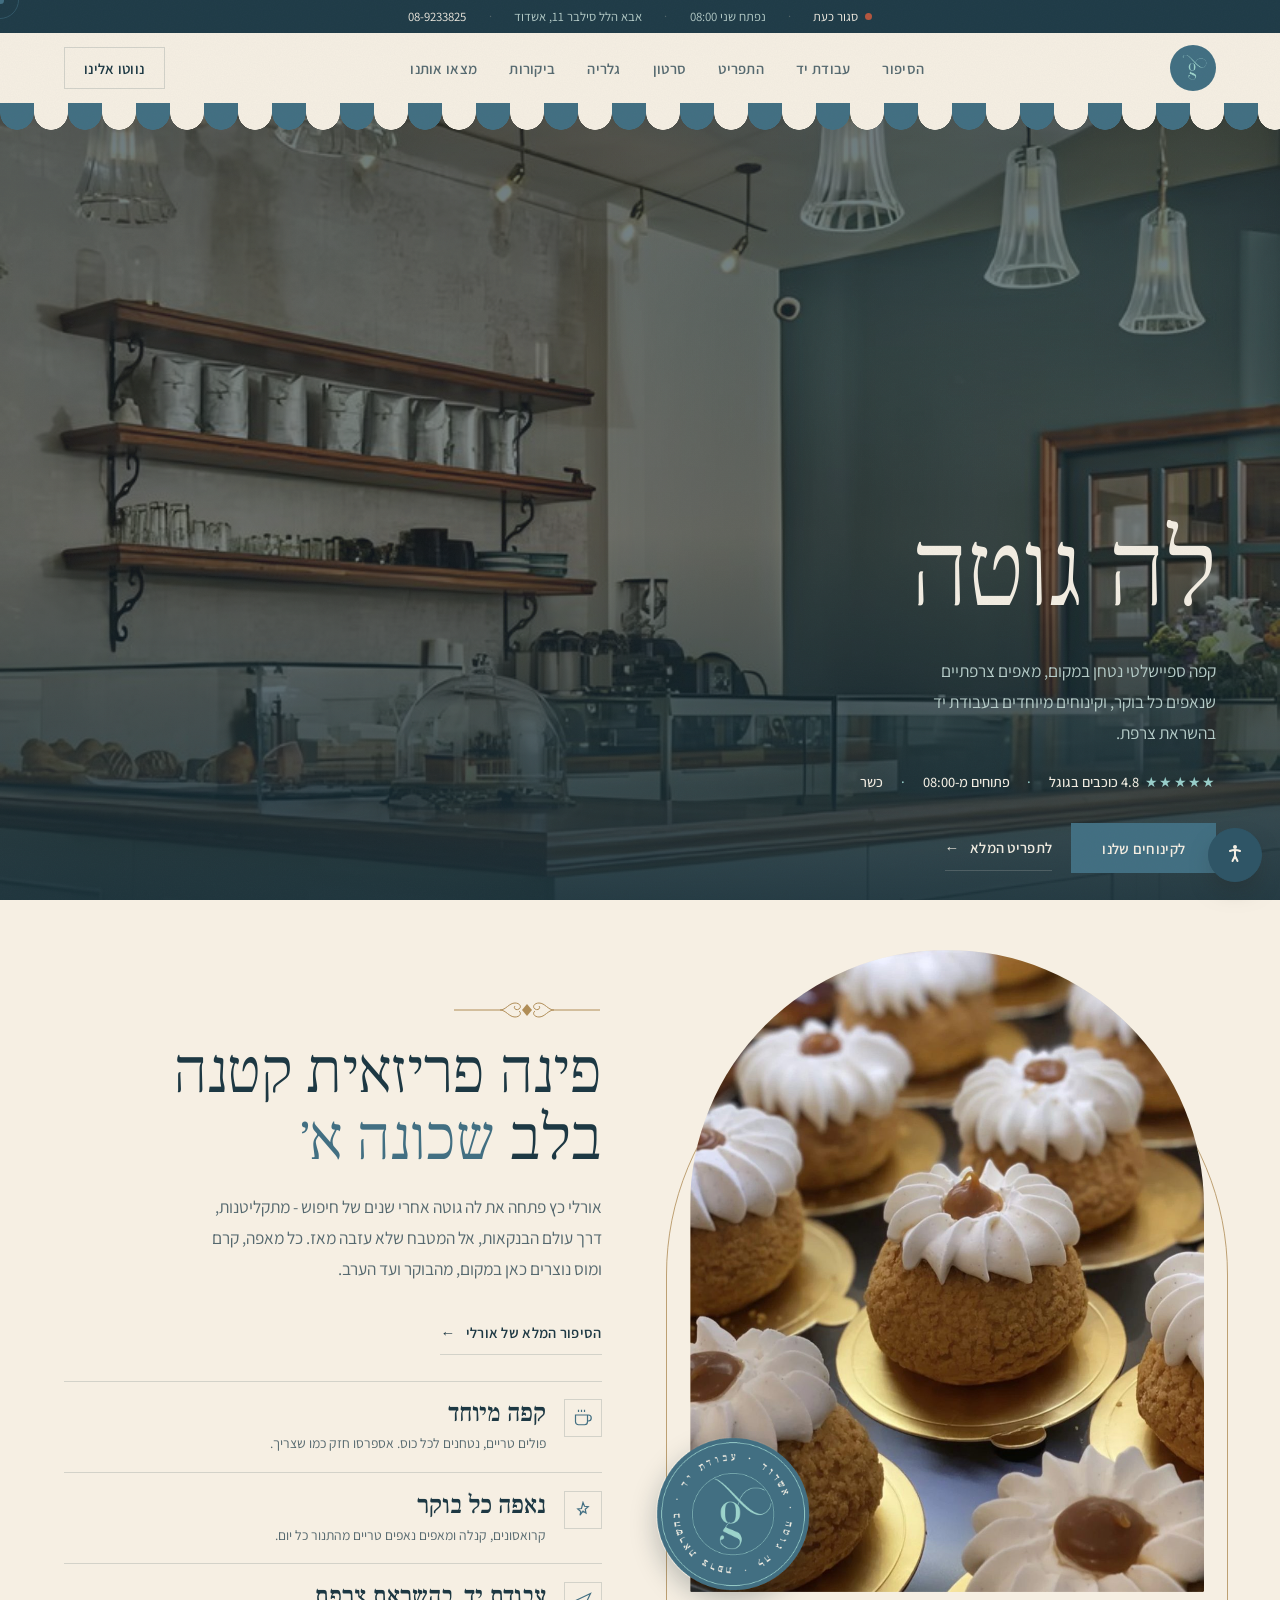
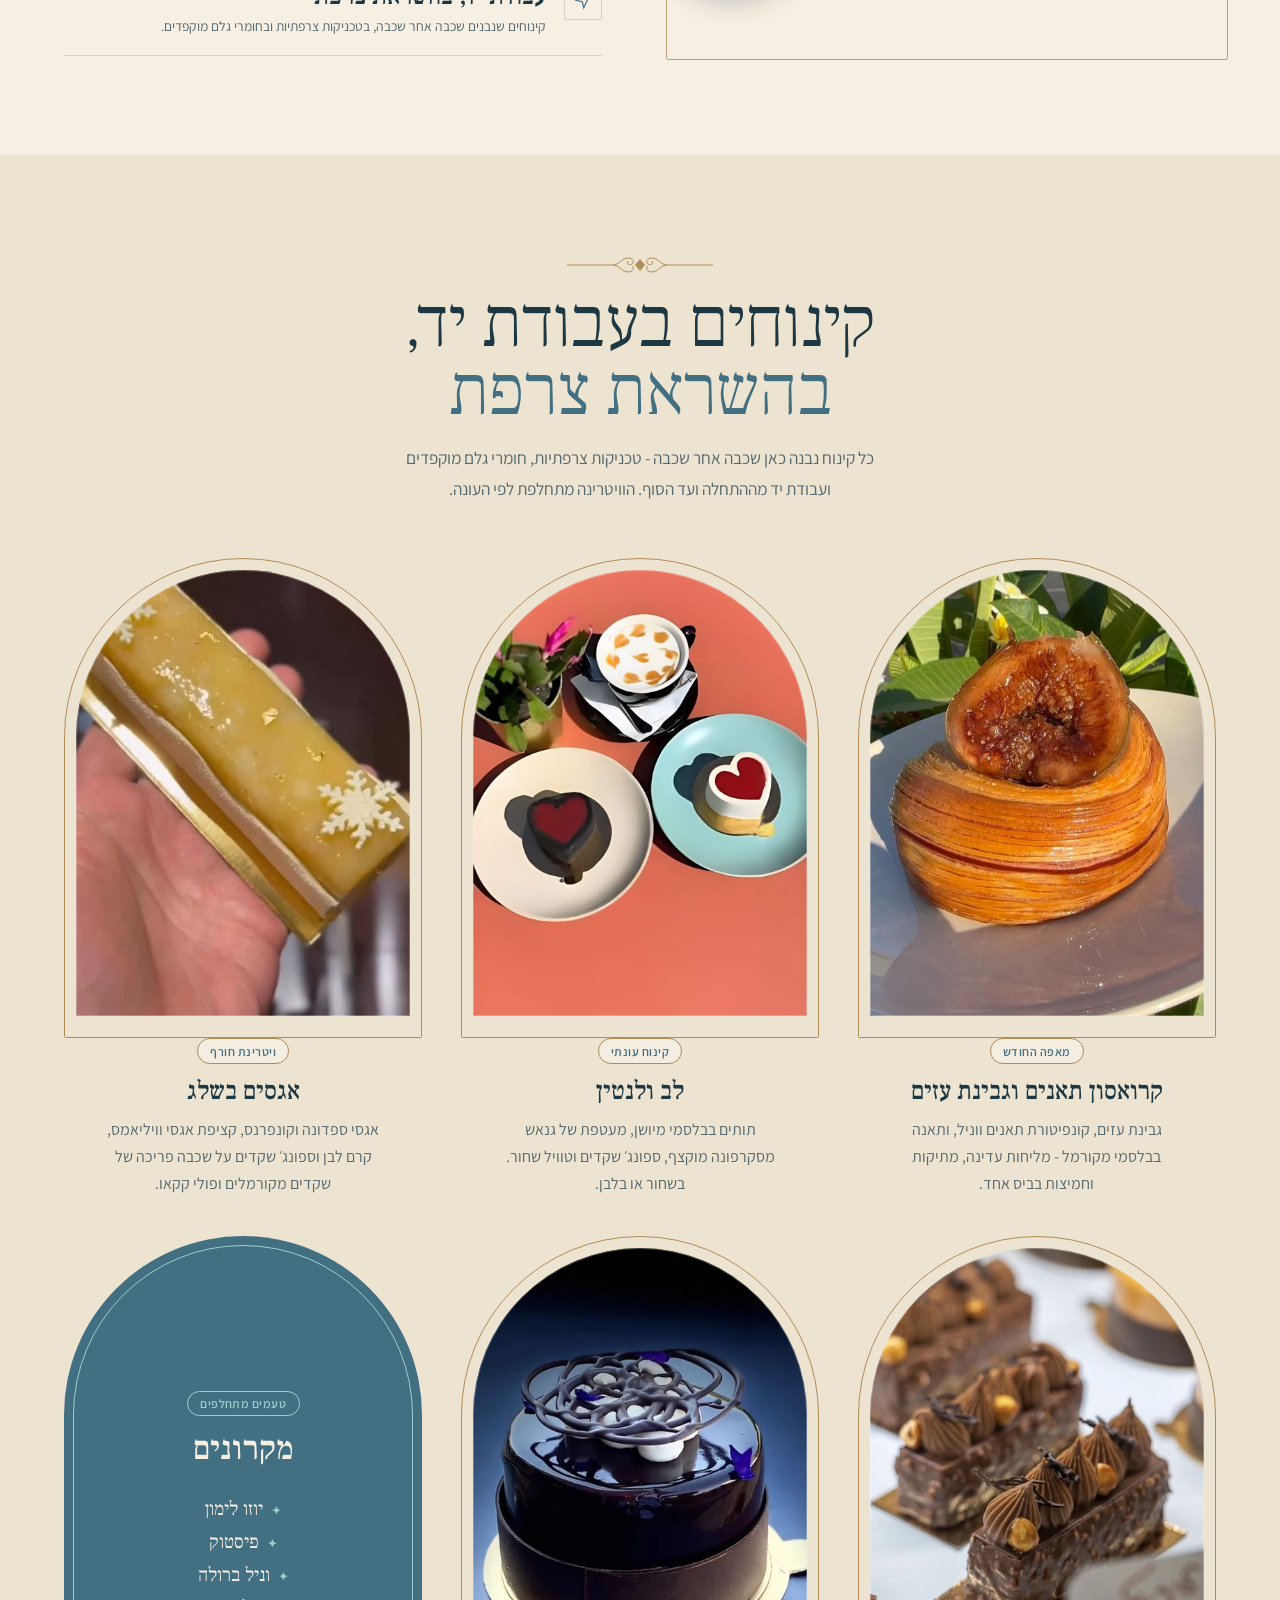
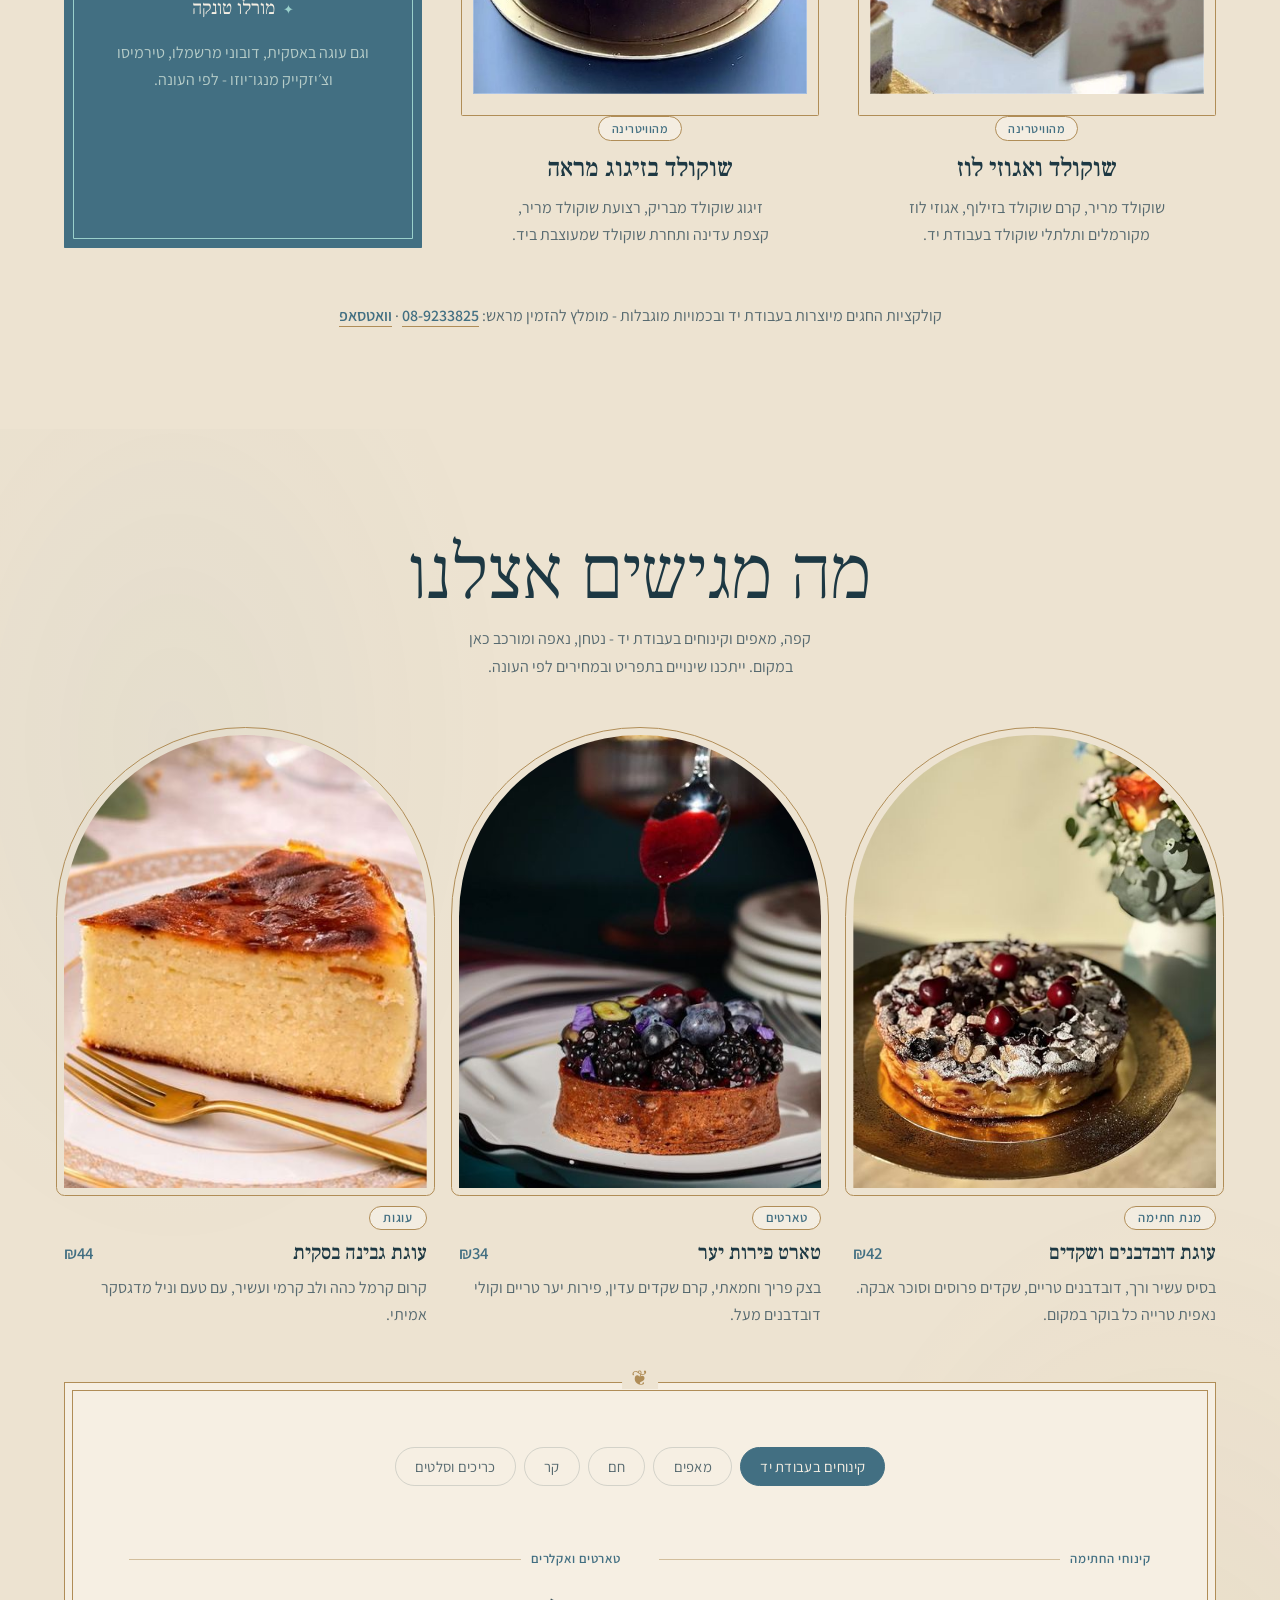
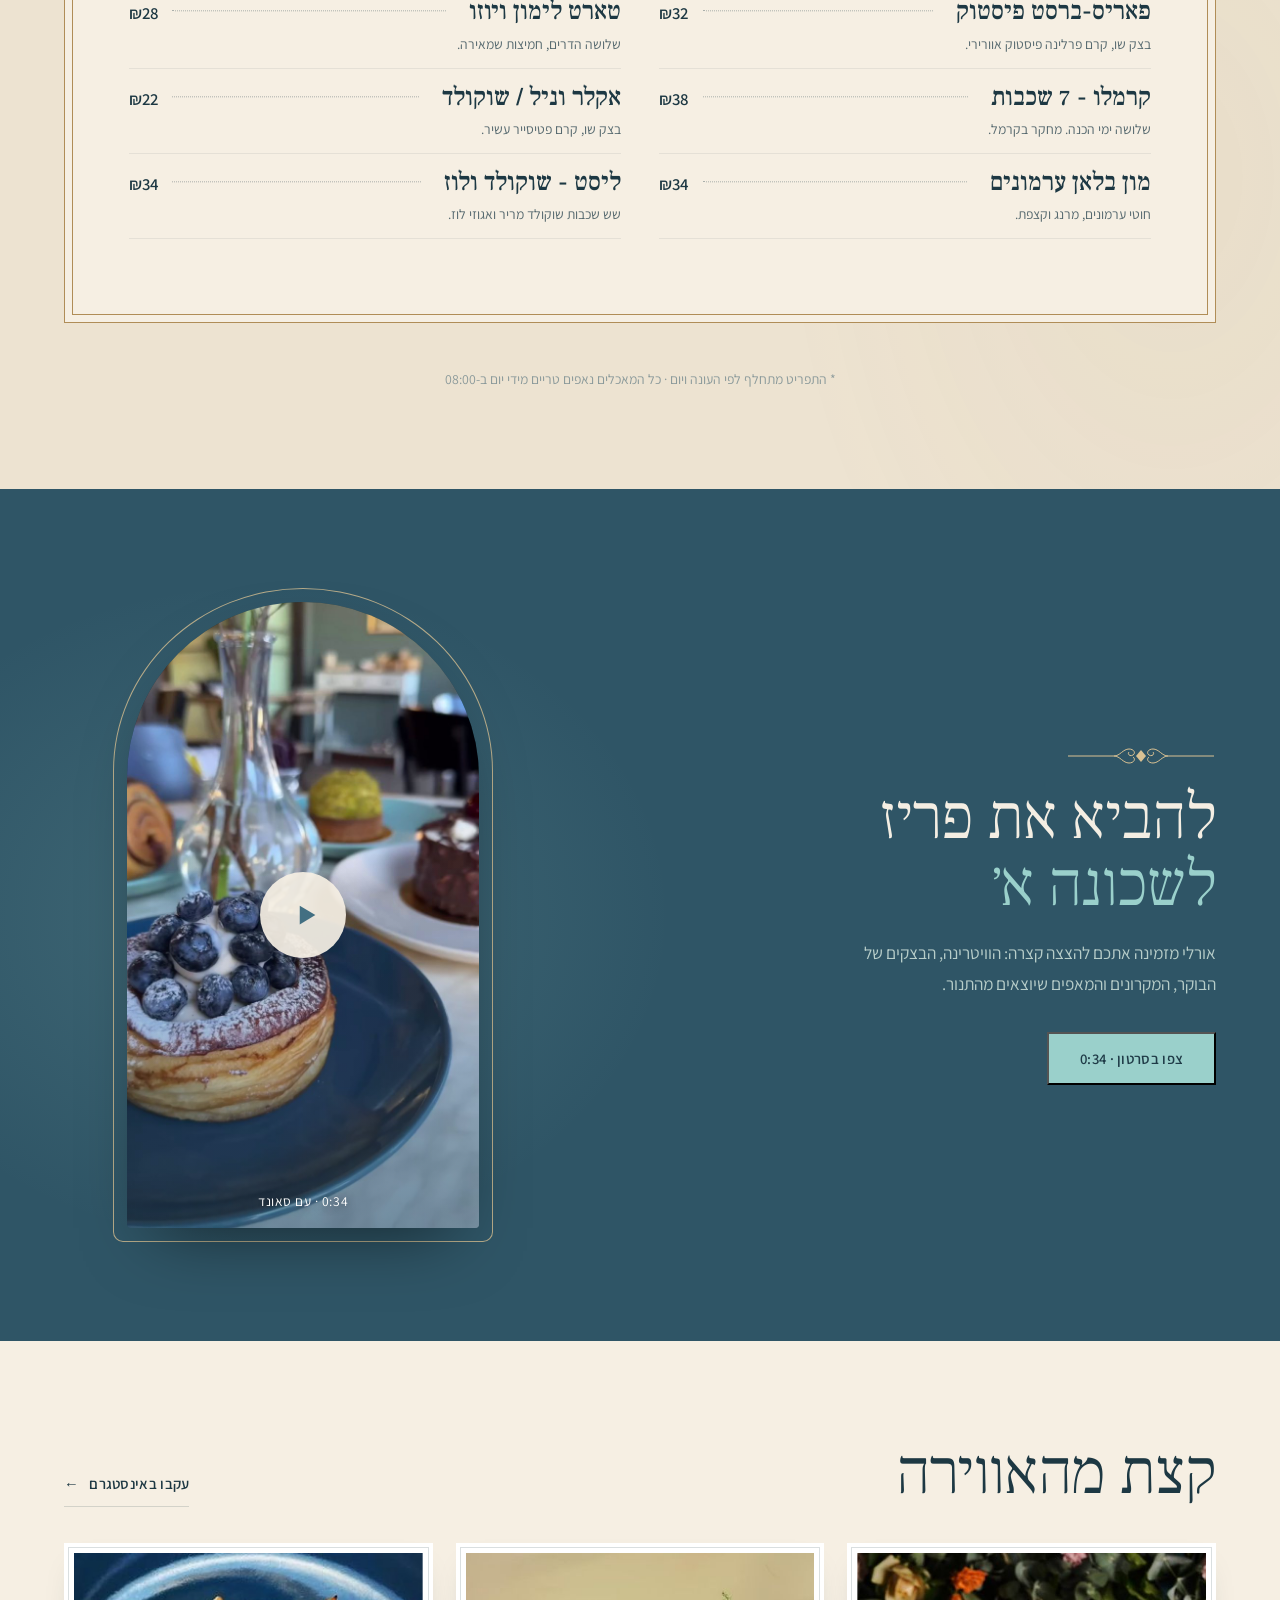
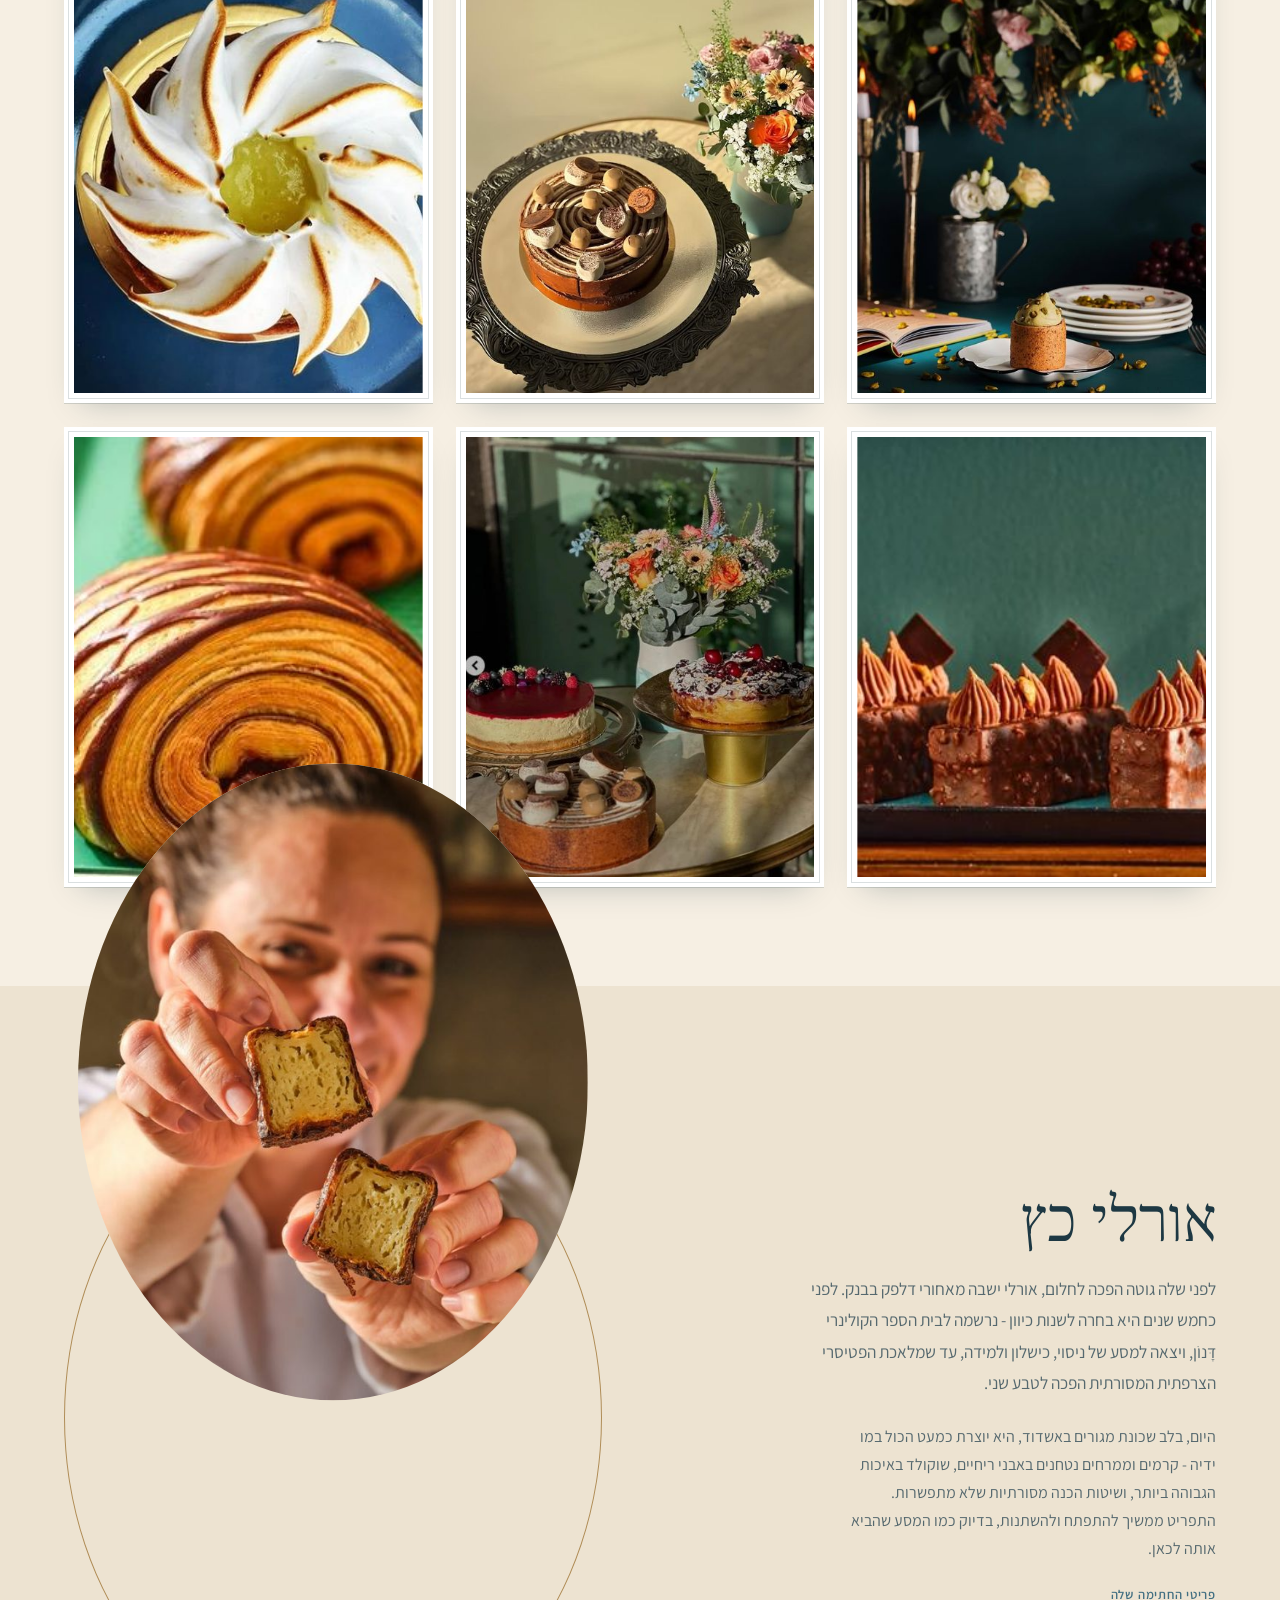
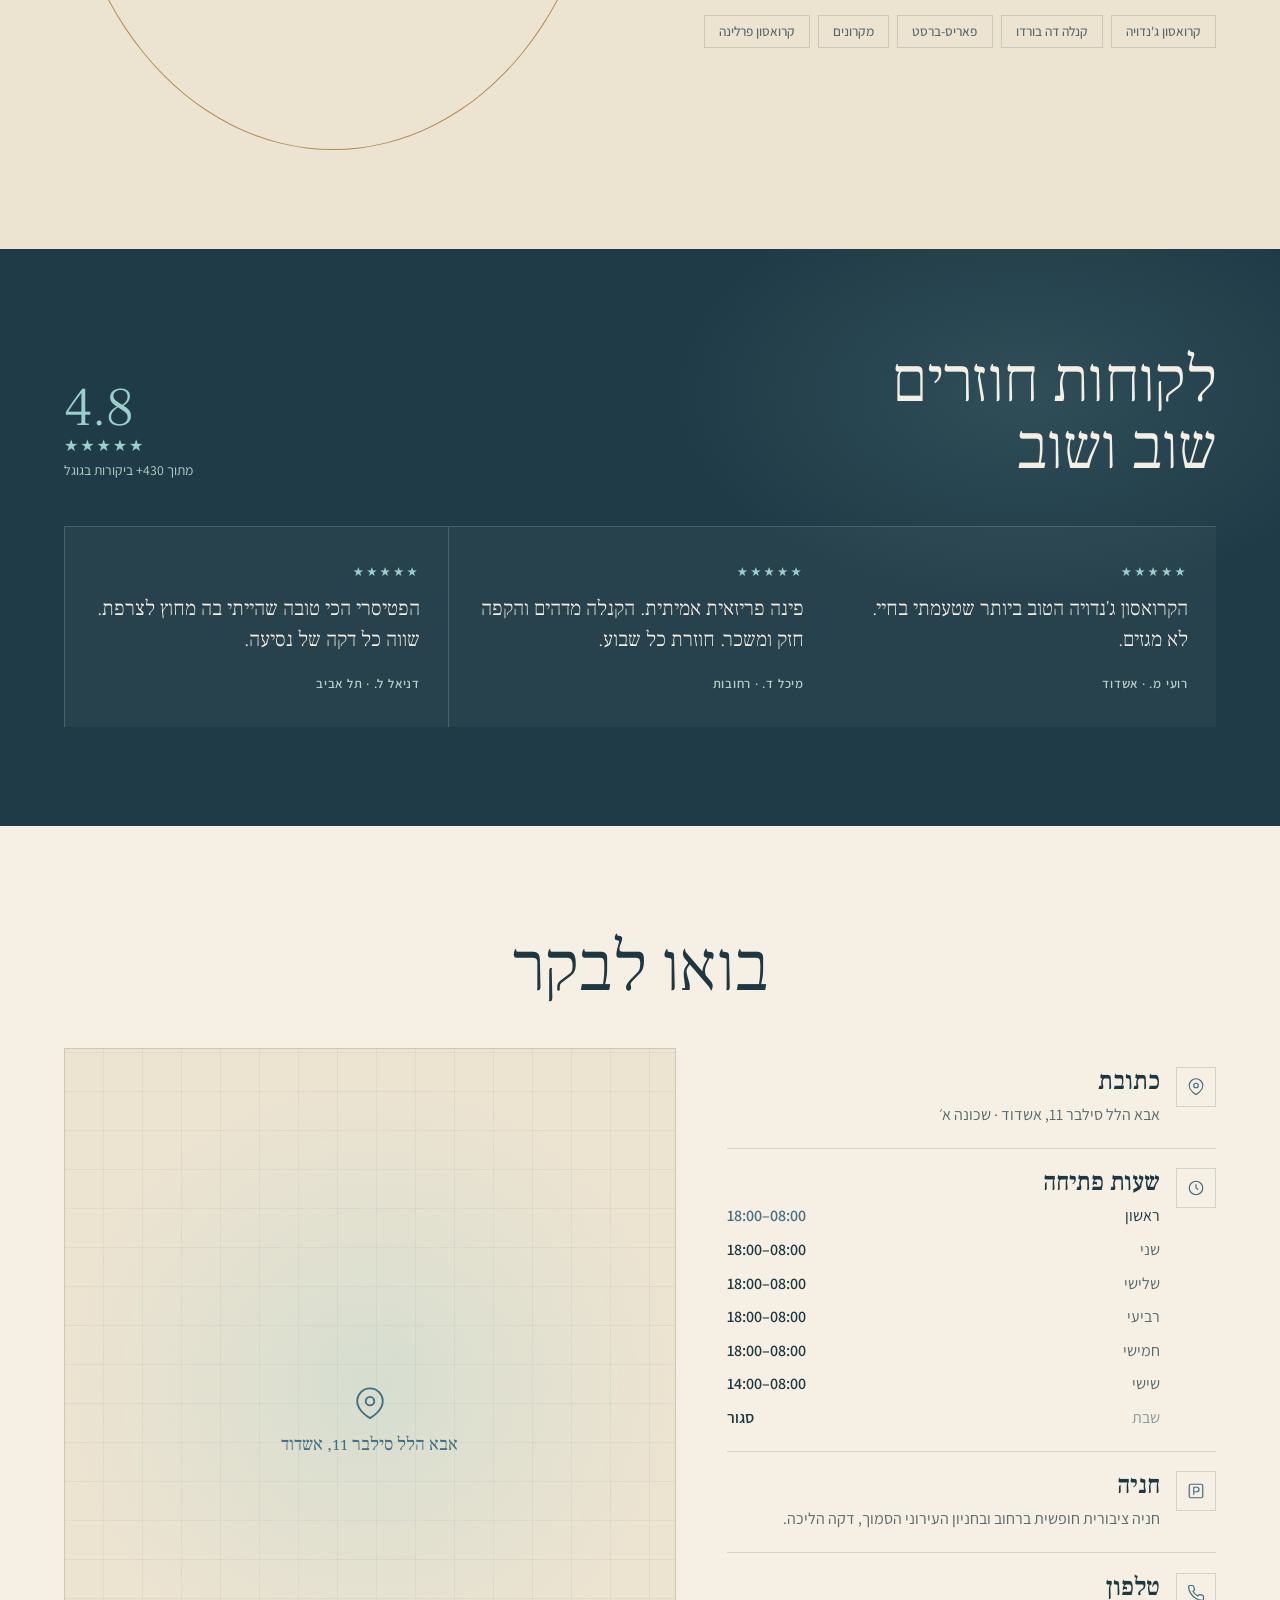
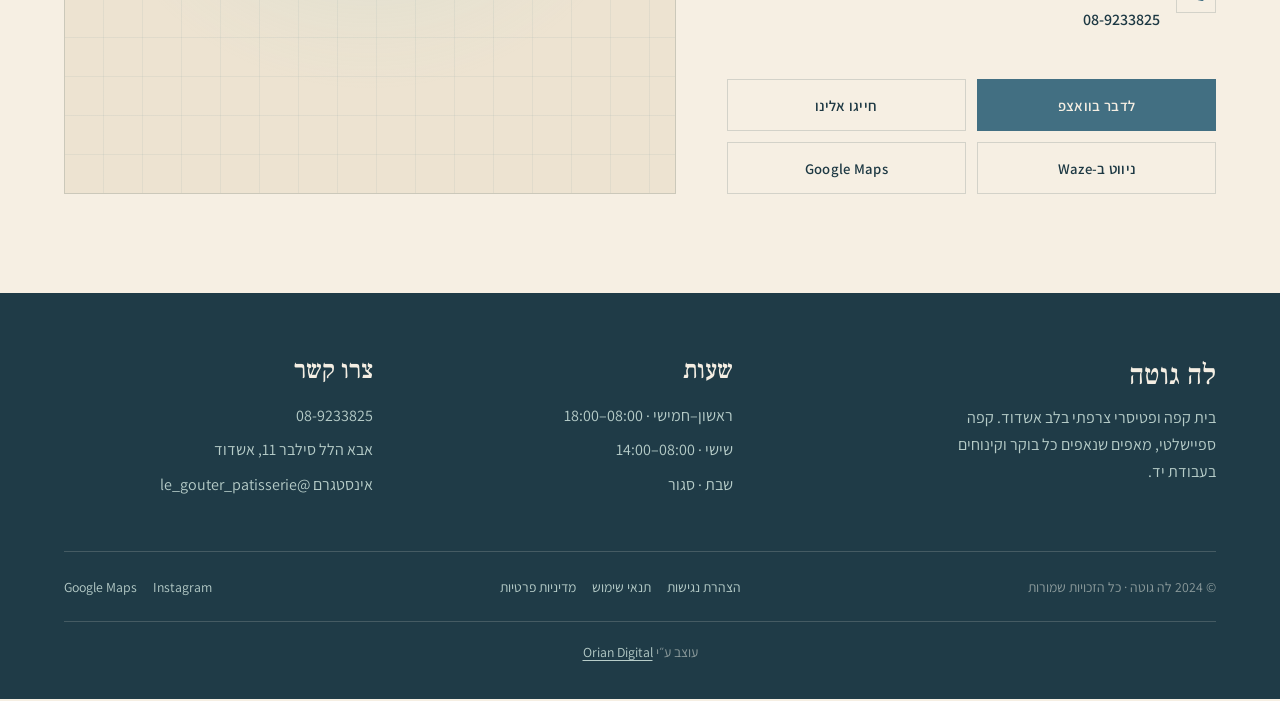
==== commit 91c7397c: "Add logo favicon set and the Orian Digital designer credit in every footer Co-Authored-By: Claude Op" ====
--- a/index.html
+++ b/index.html
@@ -4,6 +4,11 @@
 <meta charset="UTF-8">
 <meta name="viewport" content="width=device-width, initial-scale=1.0">
 <title>לה גוטה · בית קפה ופטיסרי צרפתי · אשדוד</title>
+<link rel="icon" href="favicon.ico" sizes="any">
+<link rel="icon" type="image/png" sizes="32x32" href="assets/img/favicon-32.png">
+<link rel="icon" type="image/png" sizes="192x192" href="assets/img/favicon-192.png">
+<link rel="apple-touch-icon" href="assets/img/apple-touch-icon.png">
+<meta name="theme-color" content="#426F82">
 <meta name="description" content="לה גוטה - בית קפה ופטיסרי צרפתי בלב אשדוד. קפה ספיישלטי, מאפים שנאפים כל בוקר וקינוחים מיוחדים בעבודת יד בהשראת צרפת. אבא הלל סילבר 11, אשדוד.">
 <link rel="preconnect" href="https://fonts.googleapis.com">
 <link rel="preconnect" href="https://fonts.gstatic.com" crossorigin>
@@ -285,6 +290,8 @@
 .foot-legal a:hover{color:var(--crema-2)}
 .foot-soc{display:flex;gap:1rem}
 .foot-soc a{color:var(--cream-soft)}.foot-soc a:hover{color:var(--crema-2)}
+.foot-credit{margin-top:1.4rem;padding-top:1.2rem;border-top:1px solid var(--line-cream);text-align:center;color:var(--ink-faint)}
+.foot-credit a{color:var(--cream-soft);text-decoration:underline;text-underline-offset:3px}.foot-credit a:hover{color:var(--crema-2)}
 
 /* ===================== אפקטים ואנימציות ===================== */
 /* פס התקדמות גלילה */
@@ -1056,6 +1063,7 @@
         <a href="https://maps.google.com/?q=31.8113175,34.6441395" target="_blank" rel="noopener">Google Maps</a>
       </div>
     </div>
+    <div class="foot-credit t-caption">עוצב ע״י <a href="https://wa.me/972525372958" target="_blank" rel="noopener noreferrer">Orian Digital</a></div>
   </div>
 </footer>
 
